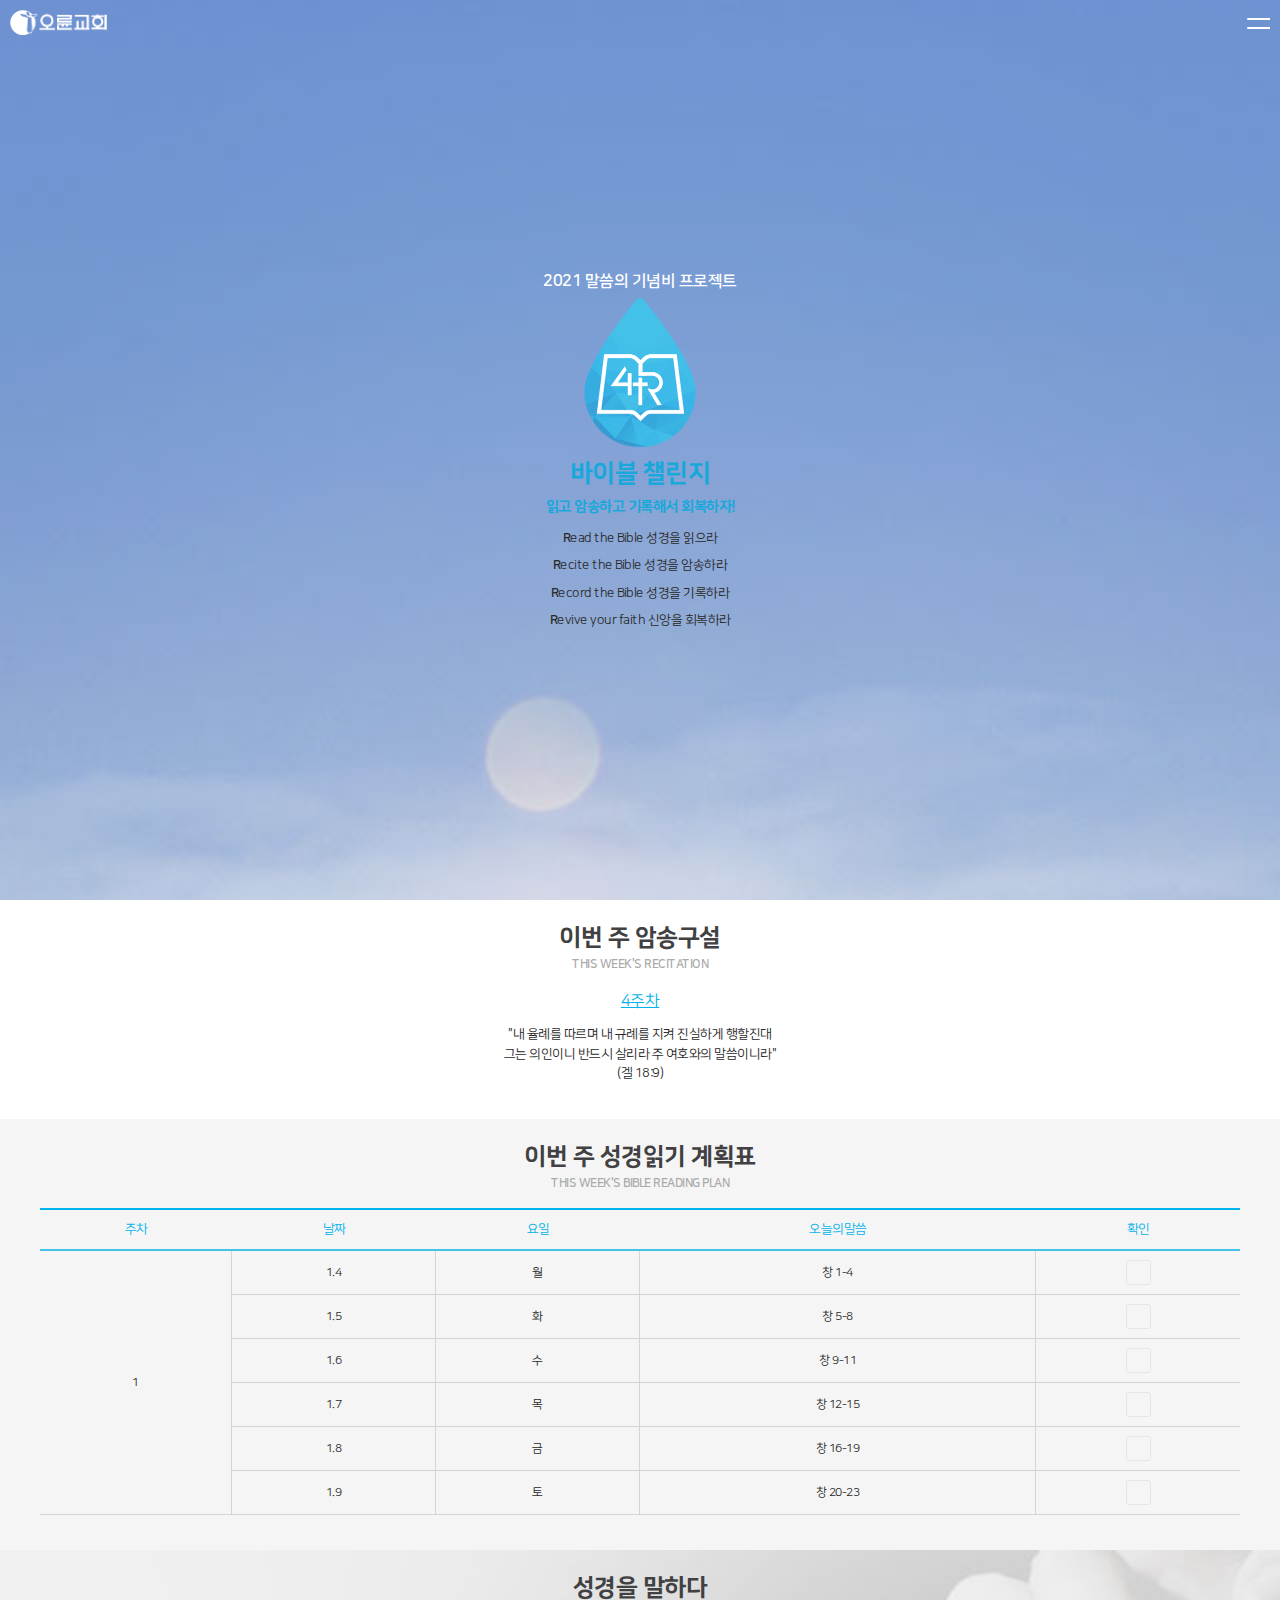
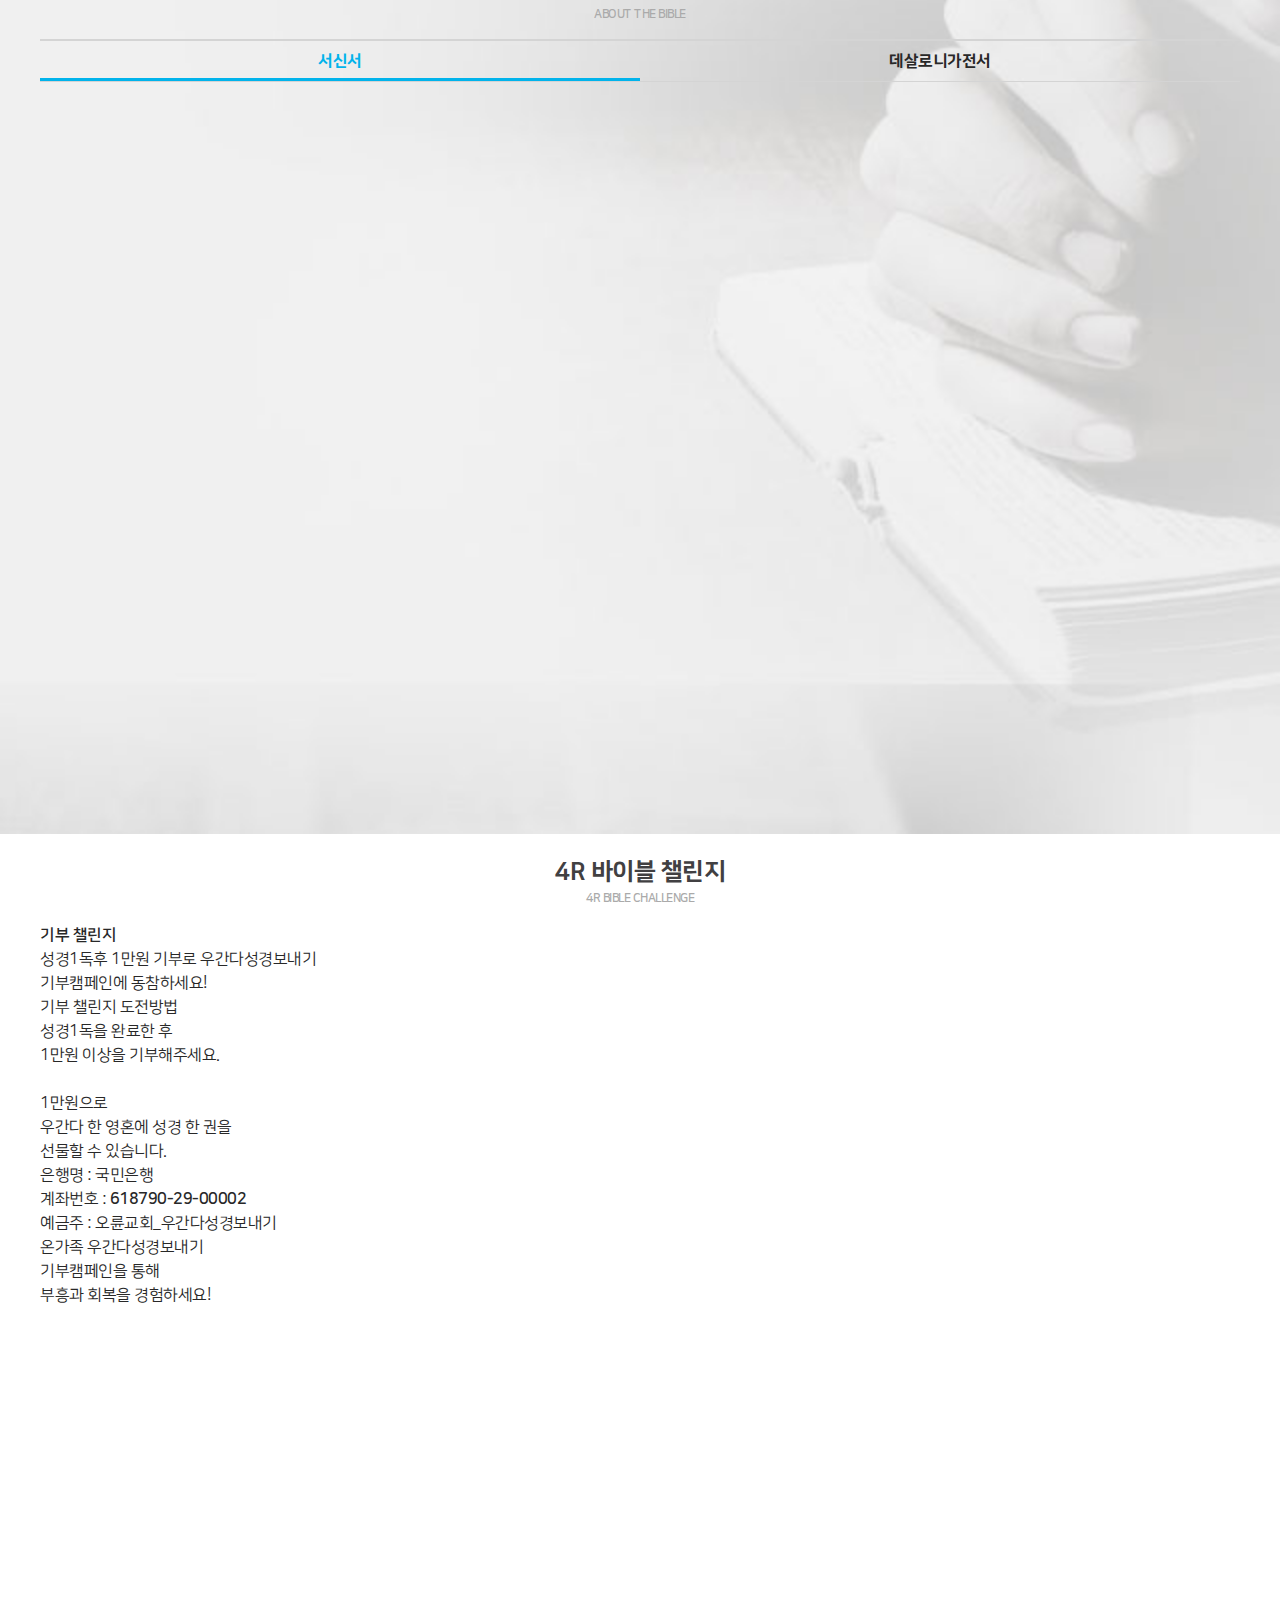
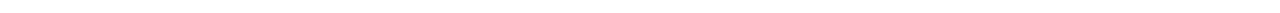
==== views/main/main.html @ 04f5d71b "수정1" ====
<!DOCTYPE html>
<html lang="ko-KR">
<head>
	<meta charset="UTF-8">
	<meta name="viewport" content="width=device-width, initial-scale=1.0, minimum-scale=1.0, maximum-scale=1.0, user-scalable=yes">
	<meta http-equiv="X-UA-Compatible" content="ie=edge">
	<title>말씀의 기념비 4R Bible Challenge</title>
	<meta name="keywords" content="오륜교회,말씀의기념비,4R,BibleChallenge,바이블챌린지">
	<meta name="description" content="오륜교회">
	<meta name="author" content="오륜교회">
	<meta property="og:type" content="website">
	<meta property="og:title" content="오륜교회">
	<meta property="og:description" content="오륜교회">
	<!-- Favicon -->
	<link href="../../resources/images/common/favicon.png" rel="SHORTCUT ICON">
	<link href="../../resources/images/common/bookmark.png" rel="apple-touch-icon"><!-- 애플 아이콘 -->
	<link href="../../resources/images/common/bookmark.png" rel="apple-touch-icon-precomposed"><!-- 안드로이드,아이폰 바탕화면 아이콘 -->
	<link type="text/css" href="../../resources/css/styles.min.css" rel="stylesheet">
	<script src="../../resources/js/lib/jquery-3.5.1.min.js" type="text/javascript"></script>
	<script src="../../resources/js/lib/waypoints.min.js" type="text/javascript"></script>
	<script src="../../resources/js/lib/popupoverlay.js" type="text/javascript"></script>
	<script src="../../resources/js/common.js" type="text/javascript" defer></script>
</head>
<body>
	<!-- 스킵 네비게이션(s) -->
	<div id="skipNavigation">
		<ul>
			<li>
				<a href="#contents">본문 바로가기</a>
				<a href="#footer">하단 바로가기</a>
			</li>
		</ul>
	</div>
	<!--// 스킵 네비게이션(e) -->
	<div class="main" id="wrapper">
		<!-- header Area(s) -->
		<header class="header">
			<div id="header">
				<h1><a href="/"><span>오륜교회</span></a></h1>
				<button class="btngnb" id="btGnb" type="button"><span>전체메뉴</span></button>
			</div>
		</header>
		<!--// header Area(e) -->
		<!-- allMenu(s) -->
		<nav class="allmenu" id="allMenu">
			<h2 class="blind">전체메뉴</h2>
			<!-- (개발요소) 현재 페이지 표시 li class="current" 추가 -->
			<ul class="allgnb">
				<li class="current"><strong><a href="../sub/reading.html">나의 통독표</a></strong></li>
				<li><strong><a href="../sub/speak.html">성경을 말하다</a></strong></li>
				<li><strong><a href="#">우간다 성경보내기</a></strong></li>
				<li><strong><a href="#">서약서 제출하기</a></strong></li>
			</ul>
			<button class="btngnb_close" id="btGnbClose" type="button">전체메뉴 닫기</button>
		</nav>
		<!--// allMenu(e) -->
		<div class="fixmasking"></div>
		<!-- contents Area(s) -->
		<main class="container">
			<div id="contents">
				<section class="mainvisual">
					<h3>
						<p>2021 말씀의 기념비 프로젝트</p>
						<div class="copy"><img src="../../resources/images/main/4r.png" alt="4R"></div>
						<dl>
							<dt>
								바이블 챌린지
								<p>읽고 암송하고 기록해서 회복하자!</p>
							</dt>
							<dd><strong>R</strong>ead the Bible 성경을 읽으라</dd>
							<dd><strong>R</strong>ecite the Bible 성경을 암송하라</dd>
							<dd><strong>R</strong>ecord the Bible 성경을 기록하라</dd>
							<dd><strong>R</strong>evive your faith 신앙을 회복하라</dd>
						</dl>
					</h3>
				</section>
				<section class="mainsector">
					<div class="inner">
						<h4 class="maintit">
							이번 주 암송구설
							<p>This week's Recitation</p>
						</h4>
						<div class="bibleweek">4주차</div>
						<div class="weekword">
							"내 율례를 따르며 내 규례를 지켜 진실하게 행할진대<br>
							그는 의인이니 반드시 살리라 주 여호와의 말씀이니라"
							<p>(겔 18:9)</p>
						</div>
					</div>
				</section>
				<section class="mainsector bggray">
					<div class="inner">
						<h4 class="maintit">
							이번 주 성경읽기 계획표
							<p>This week's Bible Reading Plan</p>
						</h4>
						<div class="tblwrap">
                            <table class="tbl1">
                                <caption>이번 주 성경읽기 계획표 목록(주차, 날짜, 요일, 오늘의말씀, 확인으로 구성)</caption>
                                <colgroup>
                                    <col style="width: 16%;">
                                    <col style="width: 17%;">
                                    <col style="width: 17%;">
                                    <col style="width: 33%;">
                                    <col style="width: 17%;">
                                </colgroup>
                                <thead>
                                    <tr>
                                        <th scope="col">주차</th>
                                        <th scope="col">날짜</th>
                                        <th scope="col">요일</th>
                                        <th scope="col">오늘의말씀</th>
                                        <th scope="col">확인</th>
                                    </tr>
                                </thead>
                                <tbody>
                                    <tr>
                                        <td scope="row" rowspan="6">1</td>
                                        <td scope="row">1.4</td>
                                        <td>월</td>
                                        <td>창 1-4</td>
                                        <td><div class="checkbox"><input class="chkmode1" id="w1-1" type="checkbox"><label for="w1-1">1주차 1.4(월)</label></div></td>
                                    </tr>
                                    <tr>
                                        <td scope="row">1.5</td>
                                        <td>화</td>
                                        <td>창 5-8</td>
                                        <td><div class="checkbox"><input class="chkmode1" id="w1-2" type="checkbox"><label for="w1-2">1주차 1.5(화)</label></div></td>
                                    </tr>
                                    <tr>
                                        <td scope="row">1.6</td>
                                        <td>수</td>
                                        <td>창 9-11</td>
                                        <td><div class="checkbox"><input class="chkmode1" id="w1-3" type="checkbox"><label for="w1-3">1주차 1.6(수)</label></div></td>
                                    </tr>
                                    <tr>
                                        <td scope="row">1.7</td>
                                        <td>목</td>
                                        <td>창 12-15</td>
                                        <td><div class="checkbox"><input class="chkmode1" id="w1-4" type="checkbox"><label for="w1-4">1주차 1.7(목)</label></div></td>
                                    </tr>
                                    <tr>
                                        <td scope="row">1.8</td>
                                        <td>금</td>
                                        <td>창 16-19</td>
                                        <td><div class="checkbox"><input class="chkmode1" id="w1-5" type="checkbox"><label for="w1-5">1주차 1.8(금)</label></div></td>
                                    </tr>
                                    <tr>
                                        <td scope="row">1.9</td>
                                        <td>토</td>
                                        <td>창 20-23</td>
                                        <td><div class="checkbox"><input class="chkmode1" id="w1-6" type="checkbox"><label for="w1-6">1주차 1.9(토)</label></div></td>
									</tr>
								</tbody>
							</table>
						</div>
					</div>
				</section>
				<section class="mainsector mainbg1">
					<div class="inner">
						<h4 class="maintit">
							성경을 말하다
							<p>About the Bible</p>
						</h4>
						<ul class="tablist tabtype2" role="tablist">
                            <li class="tab current" id="tab1" role="tab" aria-controls="tab-panel1" aria-selected="true">
                                <a href="javascript:void();"><span>서신서</span></a>
                            </li>
                            <li class="tab" id="tab2" role="tab" aria-controls="tab-panel2" aria-selected="false">
                                <a href="javascript:void();"><span>데살로니가전서</span></a>
                            </li>
						</ul>
						<div class="tab_content mainvideo">
                            <section class="tabpanel" id="tab-panel1" role="tabpanel" aria-labelledby="tab1">
								<div class="embed_container">
									<iframe src="https://player.vimeo.com/video/259411563?title=0&byline=0&portrait=0" frameborder="0" allow="autoplay; fullscreen" allowfullscreen></iframe>
								</div>
                            </section>
                            <section class="tabpanel noshow" id="tab-panel2" role="tabpanel" aria-labelledby="tab2">
								<div class="embed_container">
									<iframe src="https://player.vimeo.com/video/259411563?title=0&byline=0&portrait=0" frameborder="0" allow="autoplay; fullscreen" allowfullscreen></iframe>
								</div>
							</section>
						</div>
					</div>
				</section>
				<section class="mainsector">
					<div class="inner">
						<h4 class="maintit">
							4R 바이블 챌린지
							<p>4R Bible challenge</p>
						</h4>
						<div>
							<div class="item">
								<h5>기부 챌린지</h5>
								<div>성경1독후 1만원 기부로 우간다성경보내기<br>
									기부캠페인에 동참하세요!
								</div>
								<div>기부 챌린지 도전방법</div>
								<p>
									성경1독을 완료한 후<br>
									1만원 이상을 기부해주세요.<br>
									<br>
									1만원으로<br>
									우간다 한 영혼에 성경 한 권을<br>
									선물할 수 있습니다.
								</p>
								<div>
									<div></div>
									<div>
										은행명 : 국민은행<br>
										계좌번호 : <strong>618790-29-00002</strong><br>
										예금주 : 오륜교회_우간다성경보내기
									</div>
									<div>
										<div></div>
										온가족 우간다성경보내기<br>
										기부캠페인을 통해<br>
										부흥과 회복을 경험하세요! 
									</div>
								</div>
							</div>
						</div>
					</div>
				</section>


			</div>
		</main>
		<!--// contents Area(e) -->
		<!-- footer Area(s) -->
		<footer class="footer" id="aniFooter">
			<div id="footer">
				<h5 class="footlogo"><a href="/">다니엘기도회</a></h5>
				<div class="addr">
					<p>서울시 강동구 강동대로 235 (성내동 449-7) 오륜교회 (우)05408</p>
					<p>TEL 02-485-4004 / FAX 02-485-3585 /</p>
					<p>Email. webmaster@oryun.org</p>
				</div>
				<div class="copyright">Copyright © Oryun Community Church, All rights reserved.</div>
				<ul class="fsns">
					<li><a href="#">공식 인스타그램</a></li>
					<li><a href="#">공식 페이스북</a></li>
					<li><a href="#">공식 트위터</a></li>
					<li><a href="#">공식 유튜브</a></li>
					<li><a href="#">공식 카카오채널</a></li>
				</ul>
			</div>
		</footer>
		<!--// footer Area(e) -->
		<div class="pagecontrols" id="topPage">
			<a class="btn_top" id="btnTop" href="javascript:void(0);"><span class="isico isi_top">위로</span></a>
		</div>
    </div>
    
    <!-- 팝업(s) -->
    <section class="popupwrap poptype1" id="popRead1">
        <div class="popcontent">
            <h3 class="poptit1">통독표 제출하기</h3>
            <p class="poptxt1">
                통독 챌린지 성공을 축하드립니다!!<br>
                아래 내용을 꼭 작성하시고 '제출'버튼을 눌러 주셔서 통독 챌린지를 완성해 주세요.
            </p>
            <form>
                <fieldset>
                    <legend>통독표 정보입력 폼</legend>
                    <div class="memsection">
                        <dl class="memfrm">
                            <dt><label for="userName">이름</label></dt>
                            <dd>
                                <div class="inputbox"><input id="userName" type="text"></div>
                            </dd>
                        </dl>
                        <dl class="memfrm">
                            <dt><label for="userPhone">연락처</label></dt>
                            <dd>
                                <div class="inputbox"><input id="userPhone" type="tel"></div>
                            </dd>
                        </dl>
                        <dl class="memfrm">
                            <dt><label for="userDiocese">교구/부서</label></dt>
                            <dd>
                                <div class="selectbox">
                                    <select id="userDiocese">
                                        <option value="">선택해주세요.</option>
                                        <option value="">가락</option>
                                        <option value="">강동</option>
                                        <option value="">둔촌</option>
                                    </select>
                                </div>
                            </dd>
                        </dl>
                    </div>
                    <div class="btnwrap twice mgt30">
                        <button class="btn1 btn_navy popRead1_close popRead2_open" type="submit"><span>제출</span></button>
                        <button class="btn1 btn_gray popRead1_close" type="button"><span>취소</span></button>
                    </div>
                </fieldset>
            </form>
        </div>
    </section>
    <!--// 팝업(e) -->

    <!-- 팝업(s) -->
    <section class="popupwrap poptype1" id="popRead2">
        <div class="popcontent">
            <h3 class="poptit1">통독표 제출하기</h3>
            <p class="poptxt1">
                통독 챌린지 성공을 축하드립니다!!<br>
                성경 통독과 우간다 성경보내기는 하나님과 사랑과 이웃 사랑의 실천입니다!
            </p>
            <div class="mgb15 tacenter"><img src="../../resources/images/sub/confimg.png" alt></div>
            <div class="mgb30">
                <div class="checkbox">
                    <input id="bibleCheck" type="checkbox">
                    <label for="bibleCheck">우간다 성경 보내기 참여</label>
                </div>
            </div>
            <div class="btnwrap twice">
                <a class="btn1 btn_navy" href="../sub/uganda.html"><span>제출</span></a>
                <button class="btn1 btn_gray popRead2_close" type="button"><span>취소</span></button>
            </div>
        </div>
    </section>
    <!--// 팝업(e) -->

	<script>
		$(document).ready(function(){
			$('#aniPoint1').waypoint(function() {
				$('#aniPoint1').addClass('anistart');
			}, { offset: '60%' });
			$('#aniFooter').waypoint(function() {
				$('#aniFooter').addClass('anistart');
			}, { offset: '80%' });
		});
	</script>
</body>
</html>
---- resources/css/styles.min.css ----
@-webkit-keyframes scalein{0%{opacity:0.5;-webkit-transform:scale(1.5);transform:scale(1.5)}100%{opacity:1;-webkit-transform:scale(1);transform:scale(1)}}@keyframes scalein{0%{opacity:0.5;-webkit-transform:scale(1.5);transform:scale(1.5)}100%{opacity:1;-webkit-transform:scale(1);transform:scale(1)}}@font-face{font-family:"Nanum Square";src:url("../fonts/NanumSquareL.eot");src:url("../fonts/NanumSquareL.eot?#iefix") format("embedded-opentype"),url("../fonts/NanumSquareL.woff") format("woff"),url("../fonts/NanumSquareL.ttf") format("truetype");font-weight:300;font-style:normal}@font-face{font-family:"Nanum Square";src:url("../fonts/NanumSquareR.eot");src:url("../fonts/NanumSquareR.eot?#iefix") format("embedded-opentype"),url("../fonts/NanumSquareR.woff") format("woff"),url("../fonts/NanumSquareR.ttf") format("truetype");font-weight:400;font-style:normal}@font-face{font-family:"Nanum Square";src:url("../fonts/NanumSquareB.eot");src:url("../fonts/NanumSquareB.eot?#iefix") format("embedded-opentype"),url("../fonts/NanumSquareB.woff") format("woff"),url("../fonts/NanumSquareB.ttf") format("truetype");font-weight:700;font-style:normal}@font-face{font-family:"Nanum Square";src:url("../fonts/NanumSquareEB.eot");src:url("../fonts/NanumSquareEB.eot?#iefix") format("embedded-opentype"),url("../fonts/NanumSquareEB.woff") format("woff"),url("../fonts/NanumSquareEB.ttf") format("truetype");font-weight:900;font-style:normal}.tacenter{text-align:center}html,body,div,span,applet,object,iframe,h1,h2,h3,h4,h5,h6,p,blockquote,pre,a,abbr,acronym,address,big,cite,code,del,dfn,em,img,ins,kbd,q,s,samp,small,strike,strong,sub,sup,tt,var,b,u,i,center,dl,dt,dd,ol,ul,li,fieldset,form,label,legend,table,caption,tbody,tfoot,thead,tr,th,td,article,aside,canvas,details,embed,figure,figcaption,footer,header,hgroup,menu,nav,output,ruby,section,summary,time,mark,audio,video{margin:0;padding:0;-webkit-box-sizing:border-box;box-sizing:border-box;word-break:keep-all}body,th,td,input,select,textarea,button{font-size:100%;font-family:"Nanum Square",sans-serif;color:#282828;line-height:1.5;font-weight:400;letter-spacing:-0.5px}article,aside,details,figcaption,figure,footer,header,hgroup,menu,nav,section,main{display:block}body{-webkit-text-size-adjust:none}h1,h2,h3,h4,h5,h6{font-size:1rem;font-weight:700}ol,ul,li,dl,dt,dd{list-style:none outside none;padding:0;margin:0}hr{display:none}span{margin:0;padding:0;outline:0}fieldset,img,table,caption,tbody,tfoot,thead,tr,th,td,button,hr{border:0}address,caption,cite,code,dfn,em,strong,th,var{font-style:normal}blockquote,q{quotes:none}blockquote:before,blockquote:after,q:before,q:after{content:"";content:none}table{width:100%;border-collapse:separate;border-spacing:0}img{vertical-align:middle}a{color:#282828;text-decoration:none;cursor:pointer}a:active,a:hover{text-decoration:none}input,select,label{vertical-align:middle}input,select,textarea,button{font-size:1rem;vertical-align:middle;padding:0;margin:0}input,textarea{font-family:"Nanum Square",sans-serif}button,input[type="text"],input[type="password"],input[type="tel"],input[type="num"],input[type="button"],input[type="submit"],input[type="reset"],input[type="file"]{-webkit-appearance:button;border-radius:0}input[type="search"]::-webkit-search-cancel-button{-webkit-appearance:none}textarea{resize:none;-webkit-box-sizing:border-box;box-sizing:border-box}button{border:0 none;background-color:transparent;cursor:pointer;vertical-align:middle}b,strong{font-weight:700}input[type="text"],input[type="password"],input[type="number"],input[type="tel"],input[type="email"],input[type="search"]{-webkit-box-sizing:border-box;box-sizing:border-box}select{position:relative;display:block;border:0 none;-webkit-appearance:none;-moz-appearance:none;-o-appearance:none;appearance:none;-webkit-box-sizing:border-box;box-sizing:border-box;padding-left:3px;background-color:transparent}select::-ms-expand{display:none}select option{border:0 none}sub{vertical-align:baseline;font-size:0.875rem}strong sub{font-weight:700}input::-ms-clear{display:none}::-webkit-input-placeholder{color:#aaa}:-ms-input-placeholder{color:#aaa}::-ms-input-placeholder{color:#aaa}::placeholder{color:#aaa}#skipNavigation{width:100%;position:absolute;top:-200px;left:0;margin:0 auto;z-index:9999}#skipNavigation a{color:#fff;display:block;height:35px;background-color:#01b3eb;text-align:center}#skipNavigation a:active,#skipNavigation a:focus{width:100%;color:#fff;position:absolute;left:0;top:200px;background:#01b3eb;line-height:35px;text-align:center;border-bottom:1px solid #dbdbdb}caption{visibility:hidden;overflow:hidden;width:0;height:0;padding:0;margin:0}legend,.blind{position:absolute;left:-9999px;top:0;height:0;color:transparent;font-size:1px;line-height:0;overflow:hidden}.clearfix::after{content:"";display:block;float:none;clear:both;height:0;font-size:0;line-height:0;visibility:hidden}.noshow{display:none}.posrel{position:relative}.wid100{width:100%}img.maxw100{max-width:100%}.mgt30{margin-top:30px}.mgb10{margin-bottom:10px}.mgb15{margin-bottom:15px}.mgb30{margin-bottom:30px}.bggray{background-color:#f5f5f5}.inputbox input{color:#282828;background-color:#fff;border:1px solid #e5e5e7;width:100%;padding:0 10px;height:38px;font-size:0.875rem;line-height:36px;border-radius:3px}.inputbox input[type="password"]{font-family:sans-serif}.selectbox{position:relative}.selectbox select{color:#282828;background-color:#fff;border:1px solid #e5e5e7;width:100%;padding:0 32px 0 10px;height:38px;font-size:0.875rem;line-height:36px;border-radius:3px}.selectbox::after{position:absolute;top:50%;-webkit-transform:translateY(-50%);transform:translateY(-50%);content:"";display:block;right:13px;width:13px;height:8px;background:url("../images/icon/select_arr.png") no-repeat;background-size:contain}.checkbox{position:relative}.checkbox input[type="radio"],.checkbox input[type="checkbox"]{position:absolute;width:1px;height:1px;padding:0;margin:-1px;overflow:hidden;clip:rect(0, 0, 0, 0);border:0}.checkbox input[type="radio"]+label,.checkbox input[type="checkbox"]+label{display:inline-block;vertical-align:middle;color:#000;position:relative;min-height:22px;line-height:1;cursor:pointer}.checkbox input[type="radio"]+label:before,.checkbox input[type="checkbox"]+label:before{display:inline-block;vertical-align:middle;-webkit-transition:all .3s ease-in-out;transition:all .3s ease-in-out;background-color:#fff;border:1px solid #e5e5e7;content:"";width:20px;height:20px;line-height:20px;margin:-1px 9px 0 0;text-align:center;border-radius:50%;-webkit-box-sizing:border-box;box-sizing:border-box;z-index:2}.checkbox input[type="radio"]:checked+label:before,.checkbox input[type="checkbox"]:checked+label:before{border-color:#01b3eb}.checkbox input[type="radio"]:checked+label:after,.checkbox input[type="checkbox"]:checked+label:after{display:inline-block;vertical-align:middle;background-color:#01b3eb;content:"";position:absolute;width:10px;height:10px;left:0;top:50%;margin:-7px 0 0 5px;border-radius:50%;-webkit-animation-name:scalein;animation-name:scalein;-webkit-animation-duration:0.3s;animation-duration:0.3s;-webkit-animation-iteration-count:1;animation-iteration-count:1;-webkit-animation-fill-mode:forwards;animation-fill-mode:forwards;z-index:1}.checkbox input[type="radio"].chkmode1+label,.checkbox input[type="checkbox"].chkmode1+label{display:inline-block;vertical-align:middle;color:transparent;font-size:1px;line-height:0;overflow:hidden;border:1px solid #e5e5e7;position:relative;width:25px;height:25px;border-radius:3px}.checkbox input[type="radio"].chkmode1+label:before,.checkbox input[type="checkbox"].chkmode1+label:before{display:inline-block;vertical-align:middle;-webkit-transition:all .3s ease-in-out;transition:all .3s ease-in-out;background-color:transparent;border:1px solid transparent;content:"";position:absolute;width:12px;height:12px;line-height:12px;left:0;top:50%;margin:-7px 0 0 5px;text-align:center;border-radius:50%;-webkit-box-sizing:border-box;box-sizing:border-box;z-index:1}.checkbox input[type="radio"].chkmode1:checked+label:before,.checkbox input[type="checkbox"].chkmode1:checked+label:before{border-color:#f15b67}.checkbox input[type="radio"].chkmode1:checked+label:after,.checkbox input[type="checkbox"].chkmode1:checked+label:after{display:inline-block;vertical-align:middle;background-color:#f15b67;content:"";position:absolute;width:12px;height:12px;left:0;top:50%;margin:-7px 0 0 5px;border-radius:50%;-webkit-animation-name:scalein;animation-name:scalein;-webkit-animation-duration:0.3s;animation-duration:0.3s;-webkit-animation-iteration-count:1;animation-iteration-count:1;-webkit-animation-fill-mode:forwards;animation-fill-mode:forwards;z-index:2}.btnwrap{position:relative}.btnwrap.twice{display:-webkit-box;display:-ms-flexbox;display:flex;-webkit-box-pack:justify;-ms-flex-pack:justify;justify-content:space-between}.btnwrap.twice button,.btnwrap.twice a{width:48.16667%}.btn1{display:block;width:100%;padding:8px 0;font-size:0.875rem;font-weight:700;text-align:center;border-radius:4px;-webkit-box-shadow:rgba(0,0,0,0.3) 0 0 4px;box-shadow:rgba(0,0,0,0.3) 0 0 4px}.btn1.titlein{position:absolute;width:auto;min-width:135px;padding-left:10px;padding-right:10px;top:0;right:0}.btn_primary{background-color:#01b3eb;color:#fff}.btn_gray{background-color:#c0c4cf;color:#fff}.btn_navy{background-color:#2b3648;color:#fff}.header{width:100%;position:fixed;height:43px;z-index:8}#header{width:100%;background-color:#44c1e9;position:relative;height:43px}.fx .header #header{background-color:#44c1e9}#header h1{width:108px;height:100%}#header h1 a{display:block;height:100%;padding:10px 0 8px 10px}#header h1 a span{color:transparent;font-size:1px;line-height:0;overflow:hidden;display:block;height:100%;background-image:url("../images/common/logo.png");background-repeat:no-repeat;background-size:contain}#header .btngnb{position:absolute;display:block;width:43px;height:43px;top:0;right:0;padding:18px 10px 14px}#header .btngnb span{color:transparent;font-size:1px;line-height:0;overflow:hidden;display:block;position:relative;height:100%}#header .btngnb span::before,#header .btngnb span::after{background-color:#fff;content:"";display:block;position:absolute;width:24px;height:2px;left:0;border-radius:2px}#header .btngnb span::before{top:0}#header .btngnb span::after{bottom:0}.allmenu{-webkit-transition:all .3s ease-in-out;transition:all .3s ease-in-out;background-color:#fff;position:fixed;width:80.3125%;height:100vh;top:0;bottom:0;right:0;z-index:10;-webkit-transform:translateX(100%);transform:translateX(100%);opacity:0;visibility:hidden}.gnbopen .allmenu{-webkit-transform:translateX(0);transform:translateX(0);opacity:1;visibility:visible}.allmenu .allgnb{padding-top:50px}.allmenu .allgnb>li>strong a{color:#000;display:block;position:relative;padding:6px 20px 6px 10px;font-weight:700}.allmenu .allgnb>li>strong a::after{position:absolute;top:50%;-webkit-transform:translateY(-50%);transform:translateY(-50%);content:"";display:block;width:6px;height:10px;right:16px;background-image:url("../images/common/arrow.png");background-size:contain}.allmenu .allgnb>li.current>strong a{background-color:#f5f5f5}.allmenu .btngnb_close{color:transparent;font-size:1px;line-height:0;overflow:hidden;display:block;position:absolute;width:40px;height:40px;top:0;right:0;background:url("../images/common/close.png") no-repeat center;background-size:18px auto}.fixmasking{-webkit-transition:all .3s ease-in-out;transition:all .3s ease-in-out;background-color:rgba(0,0,0,0.5);position:fixed;width:100%;height:100vh;top:0;left:0;right:0;bottom:0;z-index:9;opacity:0;visibility:hidden}.gnbopen .fixmasking{opacity:1;visibility:visible}.footer{background-color:#282828;padding:20px 0 40px}#footer{color:#fff}#footer h5 a{margin-left:auto;margin-right:auto;color:transparent;font-size:1px;line-height:0;overflow:hidden;display:block;width:117px;height:26.5px;margin-bottom:14px;background:url("../images/common/flogo.png") no-repeat;background-size:contain}#footer .addr,#footer .copyright{font-size:0.75rem;text-align:center;line-height:1.7}#footer .fsns{margin-left:auto;margin-right:auto;display:-webkit-box;display:-ms-flexbox;display:flex;-webkit-box-pack:justify;-ms-flex-pack:justify;justify-content:space-between;width:190px;margin-top:16px}#footer .fsns>li>a{color:transparent;font-size:1px;line-height:0;overflow:hidden;display:block;width:28px;height:28px;background-size:contain}#footer .fsns>li:nth-of-type(1)>a{background-image:url("../images/icon/fsns_1.png")}#footer .fsns>li:nth-of-type(2)>a{background-image:url("../images/icon/fsns_2.png")}#footer .fsns>li:nth-of-type(3)>a{background-image:url("../images/icon/fsns_3.png")}#footer .fsns>li:nth-of-type(4)>a{background-image:url("../images/icon/fsns_4.png")}#footer .fsns>li:nth-of-type(5)>a{background-image:url("../images/icon/fsns_5.png")}.pagecontrols{display:none;position:fixed;width:57px;height:57px;bottom:175px;right:5px;z-index:6}.pagecontrols .btn_top{border:1px solid #d4d4d4;background-color:rgba(229,229,231,0.4);-webkit-box-shadow:rgba(0,0,0,0.1) 3px 0 4px;box-shadow:rgba(0,0,0,0.1) 3px 0 4px;position:relative;display:block;height:100%;border-radius:50%;overflow:hidden}.pagecontrols .btn_top span{color:transparent;font-size:1px;line-height:0;overflow:hidden;position:absolute;top:50%;left:50%;-webkit-transform:translate(-50%, -50%);transform:translate(-50%, -50%);display:block;width:29px;height:17px;background:url("../images/common/top_arr.png") no-repeat;background-size:contain}#aniFooter{-webkit-transition:all .4s ease-in-out;transition:all .4s ease-in-out;opacity:0}#aniFooter.anistart{opacity:1}#aniFooter.anistart #footer{opacity:1}.container{margin-bottom:45px}#contents{position:relative;padding-top:43px}.inner{margin-left:auto;margin-right:auto;width:93.75%}.noscroll{overflow:hidden}.sectit1{color:#01b3eb;font-size:1.25rem;font-weight:900;text-align:center}.sectit2{padding-bottom:14px;font-size:1.25rem;font-weight:900}.sector1{position:relative}.bordsect{border-top:2px solid #01b3eb}.embed_container{position:relative;max-width:100%;height:0;padding-bottom:56.25%;margin-bottom:12px;overflow:hidden;z-index:1}.embed_container iframe,.embed_container object,.embed_container embed{position:absolute;width:100%;height:100%;top:0;left:0;z-index:1}.animation-waypoint{-webkit-transition:all .4s ease-in-out;transition:all .4s ease-in-out;opacity:0;-webkit-transform:translateY(50px);transform:translateY(50px)}.animation-waypoint.anistart{opacity:1;-webkit-transform:translateY(0);transform:translateY(0)}.tbl1{border-top:2px solid #01b3eb}.tbl1 thead th{color:#01b3eb;border-bottom:2px solid #44c1e9;padding:10px 5px;font-size:0.813rem;text-align:center}.tbl1 tbody td{border-bottom:1px solid #d4d4d4;border-right:1px solid #d4d4d4;padding:9px 5px;font-size:0.75rem;text-align:center}.tbl1 tbody tr td:last-of-type{border-right:none}.tbl1 tbody tr.trcolor1{background-color:#f5f5f5}.tabtype1{background-color:#f5f5f5;-webkit-box-shadow:rgba(0,0,0,0.2) inset 0 0 6px;box-shadow:rgba(0,0,0,0.2) inset 0 0 6px;display:-webkit-box;display:-ms-flexbox;display:flex;-webkit-box-pack:space-evenly;-ms-flex-pack:space-evenly;justify-content:space-evenly;border-radius:4px;overflow:hidden}.tabtype1>li{-ms-flex-preferred-size:50%;flex-basis:50%}.tabtype1>li>a{display:block;padding:5px 0;text-align:center;font-weight:700;border-radius:4px;overflow:hidden}.tabtype1>li.current>a{color:#fff;background-color:#44c1e9;-webkit-box-shadow:rgba(0,0,0,0.1) 0 0 3px;box-shadow:rgba(0,0,0,0.1) 0 0 3px}.tabtype2{border-top:2px solid #d4d4d4;border-bottom:1px solid #d4d4d4;display:-webkit-box;display:-ms-flexbox;display:flex;-webkit-box-pack:space-evenly;-ms-flex-pack:space-evenly;justify-content:space-evenly;position:relative;overflow:hidden;z-index:1}.tabtype2>li{-ms-flex-preferred-size:50%;flex-basis:50%}.tabtype2>li>a{display:block;position:relative;padding:8px 0;text-align:center;font-weight:900;z-index:2}.tabtype2>li.current>a{color:#01b3eb}.tabtype2>li.current>a::after{background-color:#01b3eb;content:"";position:absolute;width:100%;height:4px;left:0;bottom:-1px}.speakwrap{position:relative;margin-top:30px}.speakwrap .tabtype1{position:absolute;width:160px;top:0;right:0}.biblelist{display:-webkit-box;display:-ms-flexbox;display:flex;-ms-flex-wrap:wrap;flex-wrap:wrap;-webkit-box-pack:justify;-ms-flex-pack:justify;justify-content:space-between}.biblelist>li{width:72px;height:72px;margin-top:12px}.biblelist>li a{display:-webkit-box;display:-ms-flexbox;display:flex;-webkit-box-pack:stretch;-ms-flex-pack:stretch;justify-content:stretch;-ms-flex-line-pack:stretch;align-content:stretch;width:100%;height:100%;background:url("../images/icon/ico_bible.png") no-repeat;background-size:contain}.biblelist>li a span{-webkit-box-flex:1;-ms-flex:auto;flex:auto;-ms-flex-item-align:center;-ms-grid-row-align:center;align-self:center;font-size:1.375rem;font-weight:700;text-align:center}.visual_mem{position:relative;height:248px;background:url("../images/members/visual.jpg") center;background-size:cover}.visual_mem h3{position:absolute;top:50%;left:50%;-webkit-transform:translate(-50%, -60%);transform:translate(-50%, -60%);text-align:center}.visual_mem h3 p{margin-bottom:8px;font-size:0.875rem;font-weight:700}.visual_mem h3 div{margin-bottom:5px}.visual_mem h3 div img{width:101px}.visual_mem h3 strong{display:block;font-size:1.5rem;font-weight:900}.memsection{border-top:2px solid #01b3eb;border-bottom:2px solid #01b3eb;position:relative;padding:24px 0}.memsection .sectit1{position:absolute;width:100%;top:-40px}.memfrm{display:-webkit-box;display:-ms-flexbox;display:flex;-webkit-box-pack:justify;-ms-flex-pack:justify;justify-content:space-between;-ms-flex-line-pack:center;align-content:center;-ms-flex-wrap:wrap;flex-wrap:wrap;margin-bottom:8px}.memfrm>dt{color:#aaa;width:73px;font-size:0.75rem;font-weight:900}.memfrm>dt label{display:block;height:100%;padding-top:10px}.memfrm>dd{width:calc(100% - 75px)}.memfrm>dd.flex{display:-webkit-box;display:-ms-flexbox;display:flex;-webkit-box-pack:justify;-ms-flex-pack:justify;justify-content:space-between}.memfrm>dd.flex .inputbox{width:calc(100% - 94px)}.memfrm>dd.flex .inpbtn{width:88px}.findmn{display:-webkit-box;display:-ms-flexbox;display:flex;-webkit-box-pack:stretch;-ms-flex-pack:stretch;justify-content:stretch;margin-top:10px}.findmn>li{position:relative;-ms-flex-preferred-size:50%;flex-basis:50%}.findmn>li::after{position:absolute;top:50%;-webkit-transform:translateY(-50%);transform:translateY(-50%);background-color:#c0c4cf;content:"";display:block;width:1px;height:20px;right:0}.findmn>li:last-of-type::after{display:none}.findmn>li>a{color:#2b3648;display:block;text-align:center;font-weight:700}.popupwrap{display:none}.poptype1{background-color:#fff;border-radius:6px;width:84.6875%;max-width:542px}.poptype1 .popcontent{padding:20px}.poptit1{color:#01b3eb;margin-bottom:8px;font-size:1.25rem;text-align:center}.poptxt1{margin-bottom:10px;font-size:0.75rem;text-align:center}.main #header{background-color:transparent}.main #contents{padding-top:0}.main .bibleweek{margin-bottom:12px;color:#01b3eb;text-decoration:underline;text-align:center}.main .weekword{font-size:0.813rem;text-align:center}.mainvisual{position:relative;height:100vh;background:url("../images/main/visual.jpg") no-repeat;background-size:cover}.mainvisual h3{position:absolute;top:50%;left:50%;-webkit-transform:translate(-50%, -50%);transform:translate(-50%, -50%);width:90%;text-align:center}.mainvisual h3 p{color:#fff;margin-bottom:5px}.mainvisual h3 .copy{margin-bottom:8px;text-align:center}.mainvisual h3 .copy img{width:112px}.mainvisual h3 dl dt{color:#18a8da;margin-bottom:10px;font-size:1.563rem;font-weight:900}.mainvisual h3 dl dt p{color:#18a8da;margin-top:5px;font-size:0.913rem}.mainvisual h3 dl dd{position:relative;margin-top:8px;font-size:0.813rem;font-weight:400;text-align:center}.mainsector{padding:20px 0 35px}.maintit{color:#414042;margin-bottom:15px;font-size:1.5rem;font-weight:900;text-align:center}.maintit p{color:#aaa;font-size:0.75rem;font-weight:700;text-transform:uppercase}.mainbg1{background:url("../images/main/inbg1.jpg") no-repeat center top;background-size:cover}.mainvideo{margin-top:30px}.main_sldr{border-top:2px solid #01b3eb}.main_sldr .item h5{border-bottom:1px solid #c0c4cf;font-weight:900;text-align:center}.main_sldr .item .txt1{margin-bottom:15px;color:#01b3eb;font-size:0.875rem;text-align:center}
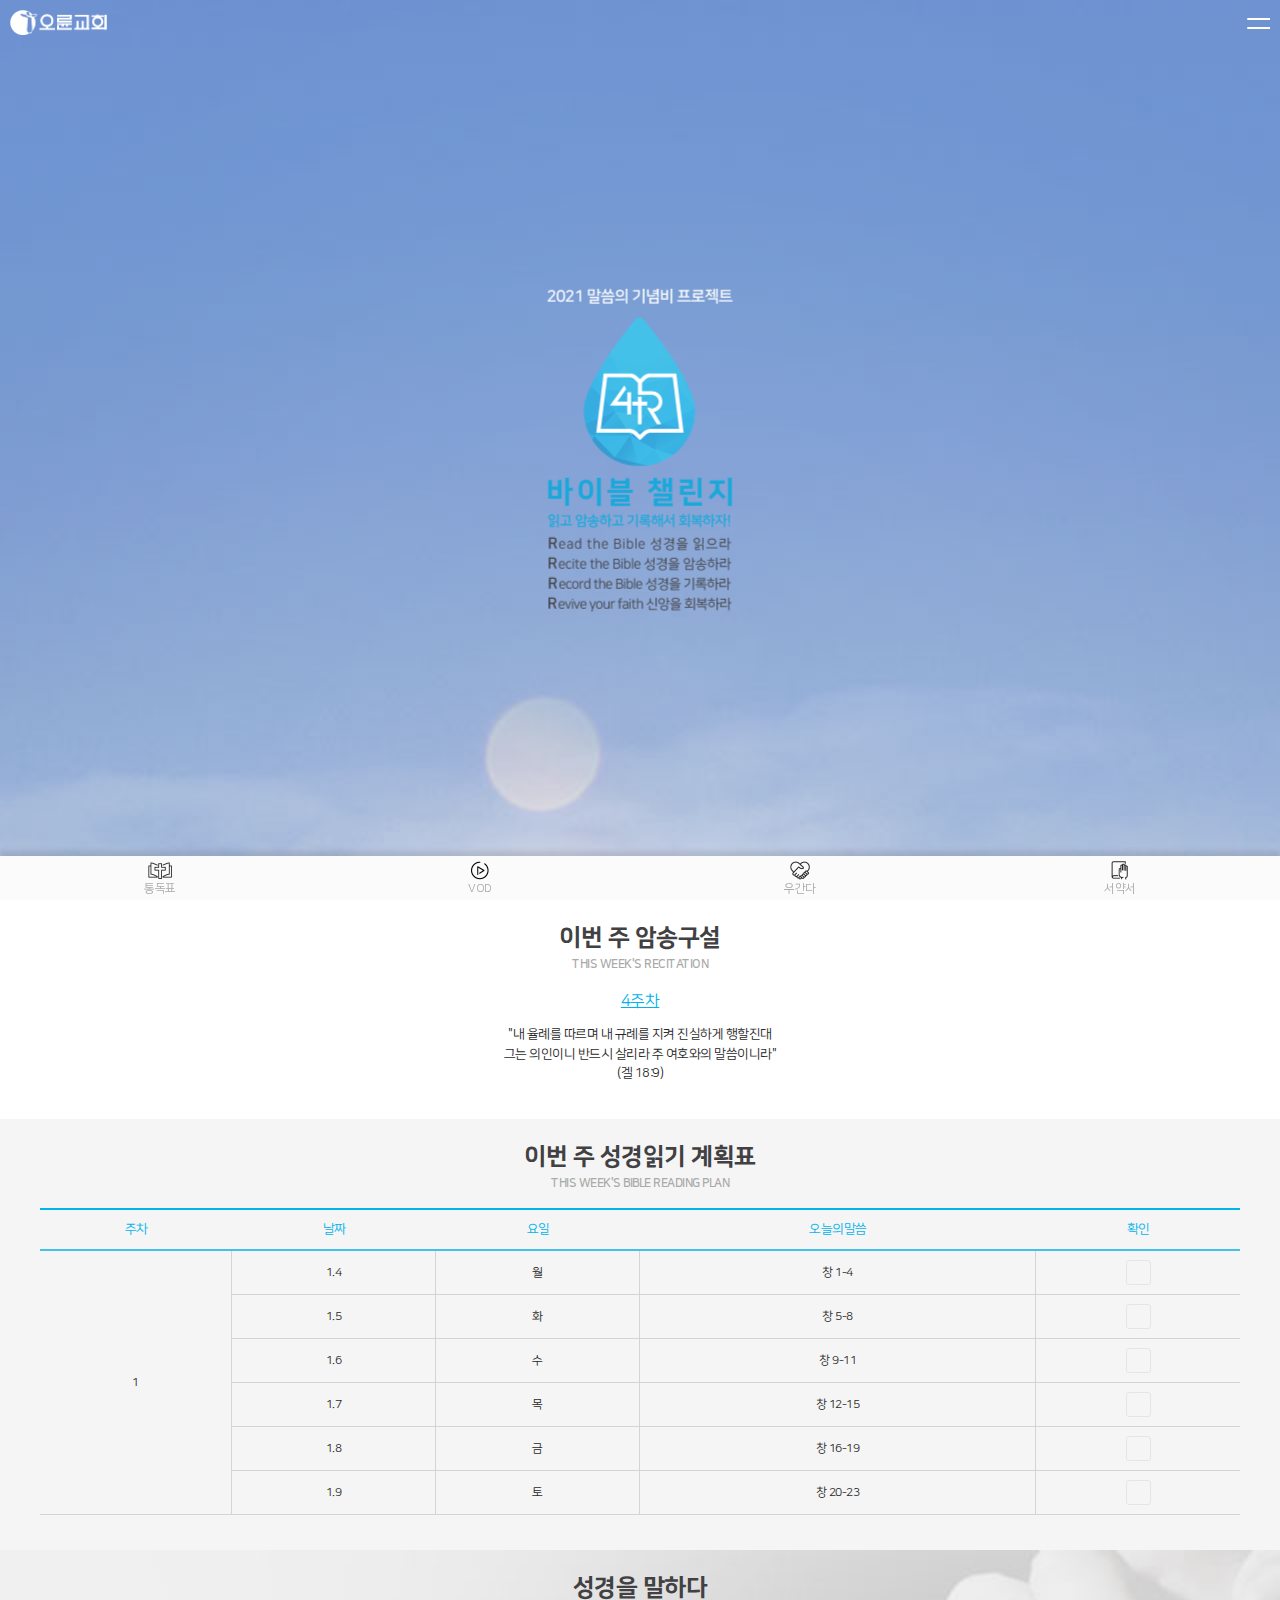
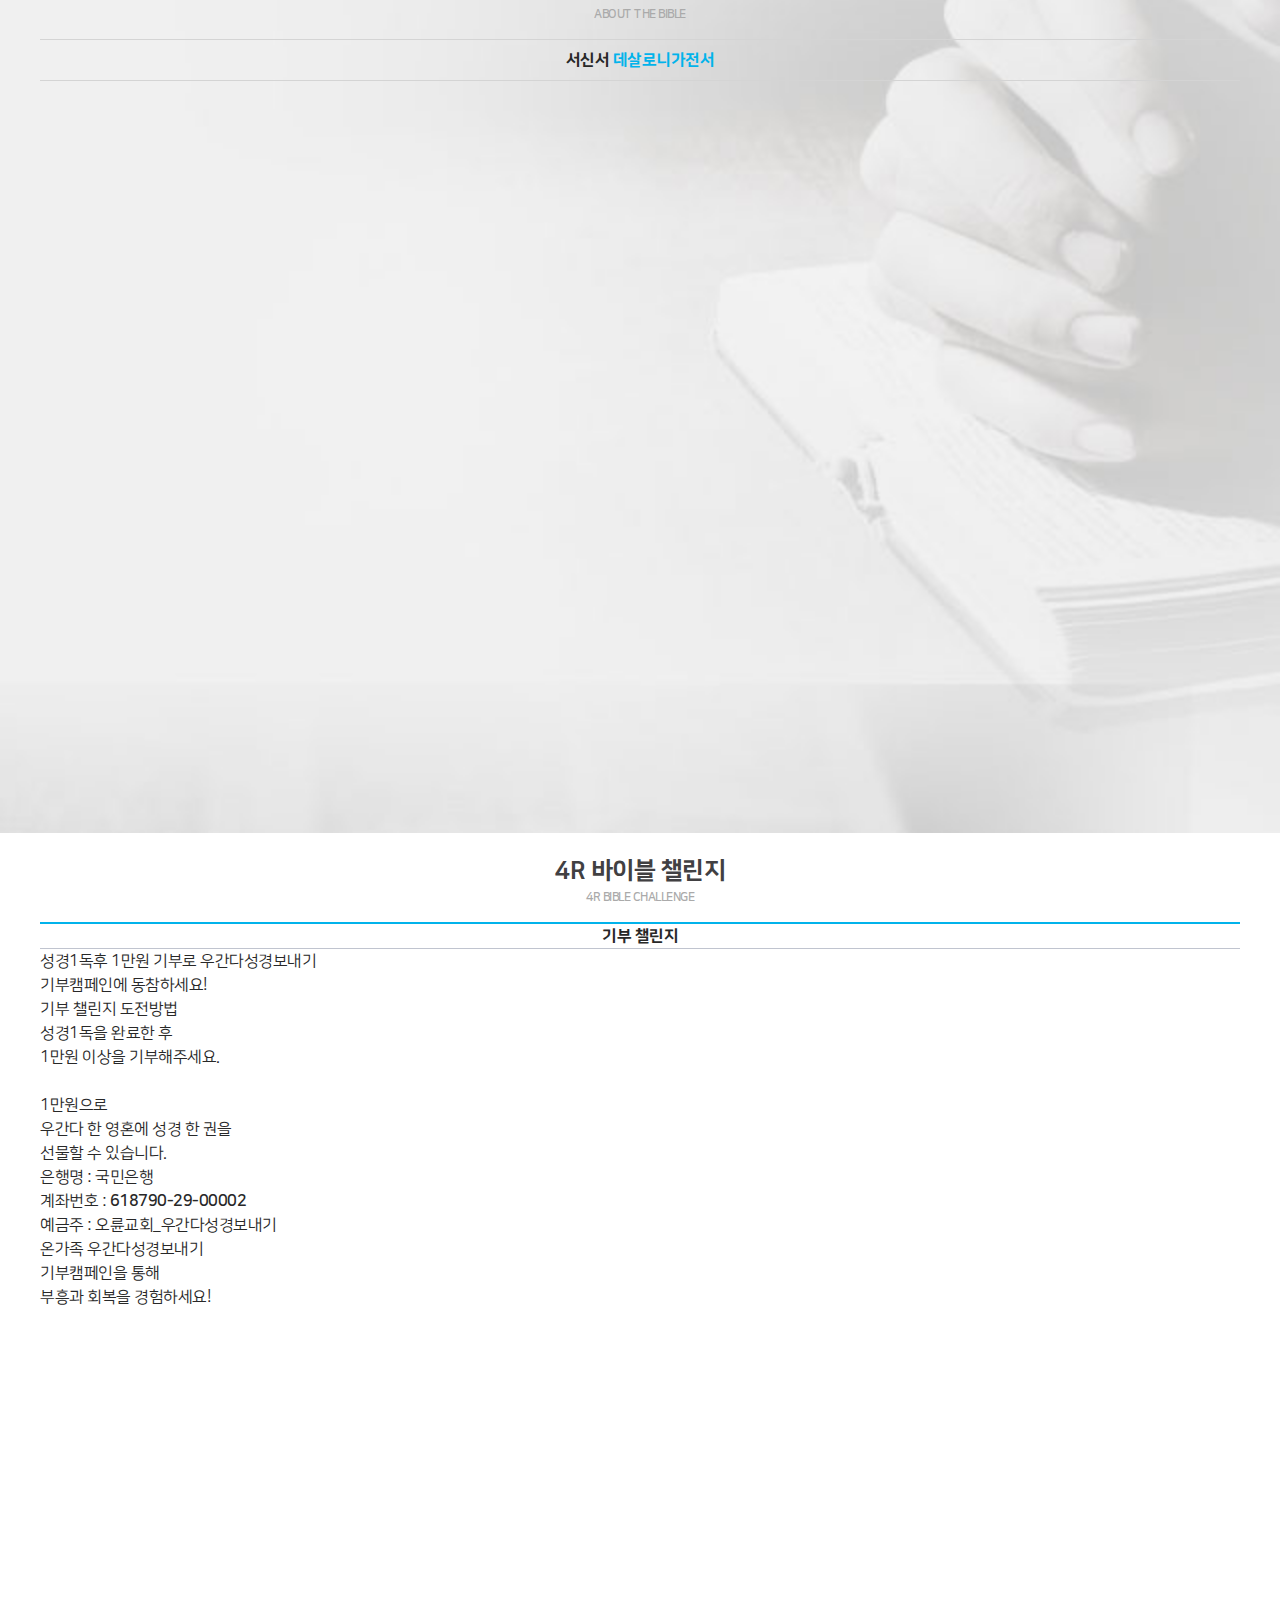
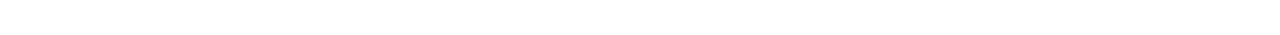
==== commit d387c199: "하단 픽스 고정메뉴 추가 및 메인페이지 약간 수정, og메타태그 일부 수정" ====
--- a/views/main/main.html
+++ b/views/main/main.html
@@ -4,13 +4,14 @@
 	<meta charset="UTF-8">
 	<meta name="viewport" content="width=device-width, initial-scale=1.0, minimum-scale=1.0, maximum-scale=1.0, user-scalable=yes">
 	<meta http-equiv="X-UA-Compatible" content="ie=edge">
+	<meta name="format-detection" content="telephone=no">
 	<title>말씀의 기념비 4R Bible Challenge</title>
-	<meta name="keywords" content="오륜교회,말씀의기념비,4R,BibleChallenge,바이블챌린지">
-	<meta name="description" content="오륜교회">
-	<meta name="author" content="오륜교회">
+	<meta name="keywords" content="오륜교회,말씀의기념비,4R,BibleChallenge,바이블챌린지,2021 말씀의 기념비를 세우라">
+	<meta name="description" content="2021 말씀의 기념비를 세우라">
+	<meta name="author" content="4R 바이블챌린지">
 	<meta property="og:type" content="website">
-	<meta property="og:title" content="오륜교회">
-	<meta property="og:description" content="오륜교회">
+	<meta property="og:title" content="4R 바이블챌린지">
+	<meta property="og:description" content="2021 말씀의 기념비를 세우라">
 	<!-- Favicon -->
 	<link href="../../resources/images/common/favicon.png" rel="SHORTCUT ICON">
 	<link href="../../resources/images/common/bookmark.png" rel="apple-touch-icon"><!-- 애플 아이콘 -->
@@ -60,18 +61,7 @@
 			<div id="contents">
 				<section class="mainvisual">
 					<h3>
-						<p>2021 말씀의 기념비 프로젝트</p>
-						<div class="copy"><img src="../../resources/images/main/4r.png" alt="4R"></div>
-						<dl>
-							<dt>
-								바이블 챌린지
-								<p>읽고 암송하고 기록해서 회복하자!</p>
-							</dt>
-							<dd><strong>R</strong>ead the Bible 성경을 읽으라</dd>
-							<dd><strong>R</strong>ecite the Bible 성경을 암송하라</dd>
-							<dd><strong>R</strong>ecord the Bible 성경을 기록하라</dd>
-							<dd><strong>R</strong>evive your faith 신앙을 회복하라</dd>
-						</dl>
+						<img src="../../resources/images/main/vis_text.png" alt="2021 말씀의 기념비 프로젝트 : 4R - 바이블 챌린지 - 읽고 암송하고 기록해서 회복하자! Read the Bible 성경을 읽으라 Recite the Bible 성경을 암송하라 Record the Bible 성경을 기록하라 Revive your faith 신앙을 회복하라">
 					</h3>
 				</section>
 				<section class="mainsector">
@@ -95,61 +85,61 @@
 							<p>This week's Bible Reading Plan</p>
 						</h4>
 						<div class="tblwrap">
-                            <table class="tbl1">
-                                <caption>이번 주 성경읽기 계획표 목록(주차, 날짜, 요일, 오늘의말씀, 확인으로 구성)</caption>
-                                <colgroup>
-                                    <col style="width: 16%;">
-                                    <col style="width: 17%;">
-                                    <col style="width: 17%;">
-                                    <col style="width: 33%;">
-                                    <col style="width: 17%;">
-                                </colgroup>
-                                <thead>
-                                    <tr>
-                                        <th scope="col">주차</th>
-                                        <th scope="col">날짜</th>
-                                        <th scope="col">요일</th>
-                                        <th scope="col">오늘의말씀</th>
-                                        <th scope="col">확인</th>
-                                    </tr>
-                                </thead>
-                                <tbody>
-                                    <tr>
-                                        <td scope="row" rowspan="6">1</td>
-                                        <td scope="row">1.4</td>
-                                        <td>월</td>
-                                        <td>창 1-4</td>
-                                        <td><div class="checkbox"><input class="chkmode1" id="w1-1" type="checkbox"><label for="w1-1">1주차 1.4(월)</label></div></td>
-                                    </tr>
-                                    <tr>
-                                        <td scope="row">1.5</td>
-                                        <td>화</td>
-                                        <td>창 5-8</td>
-                                        <td><div class="checkbox"><input class="chkmode1" id="w1-2" type="checkbox"><label for="w1-2">1주차 1.5(화)</label></div></td>
-                                    </tr>
-                                    <tr>
-                                        <td scope="row">1.6</td>
-                                        <td>수</td>
-                                        <td>창 9-11</td>
-                                        <td><div class="checkbox"><input class="chkmode1" id="w1-3" type="checkbox"><label for="w1-3">1주차 1.6(수)</label></div></td>
-                                    </tr>
-                                    <tr>
-                                        <td scope="row">1.7</td>
-                                        <td>목</td>
-                                        <td>창 12-15</td>
-                                        <td><div class="checkbox"><input class="chkmode1" id="w1-4" type="checkbox"><label for="w1-4">1주차 1.7(목)</label></div></td>
-                                    </tr>
-                                    <tr>
-                                        <td scope="row">1.8</td>
-                                        <td>금</td>
-                                        <td>창 16-19</td>
-                                        <td><div class="checkbox"><input class="chkmode1" id="w1-5" type="checkbox"><label for="w1-5">1주차 1.8(금)</label></div></td>
-                                    </tr>
-                                    <tr>
-                                        <td scope="row">1.9</td>
-                                        <td>토</td>
-                                        <td>창 20-23</td>
-                                        <td><div class="checkbox"><input class="chkmode1" id="w1-6" type="checkbox"><label for="w1-6">1주차 1.9(토)</label></div></td>
+							<table class="tbl1">
+								<caption>이번 주 성경읽기 계획표 목록(주차, 날짜, 요일, 오늘의말씀, 확인으로 구성)</caption>
+								<colgroup>
+									<col style="width: 16%;">
+									<col style="width: 17%;">
+									<col style="width: 17%;">
+									<col style="width: 33%;">
+									<col style="width: 17%;">
+								</colgroup>
+								<thead>
+									<tr>
+										<th scope="col">주차</th>
+										<th scope="col">날짜</th>
+										<th scope="col">요일</th>
+										<th scope="col">오늘의말씀</th>
+										<th scope="col">확인</th>
+									</tr>
+								</thead>
+								<tbody>
+									<tr>
+										<td scope="row" rowspan="6">1</td>
+										<td scope="row">1.4</td>
+										<td>월</td>
+										<td>창 1-4</td>
+										<td><div class="checkbox"><input class="chkmode1" id="w1-1" type="checkbox"><label for="w1-1">1주차 1.4(월)</label></div></td>
+									</tr>
+									<tr>
+										<td scope="row">1.5</td>
+										<td>화</td>
+										<td>창 5-8</td>
+										<td><div class="checkbox"><input class="chkmode1" id="w1-2" type="checkbox"><label for="w1-2">1주차 1.5(화)</label></div></td>
+									</tr>
+									<tr>
+										<td scope="row">1.6</td>
+										<td>수</td>
+										<td>창 9-11</td>
+										<td><div class="checkbox"><input class="chkmode1" id="w1-3" type="checkbox"><label for="w1-3">1주차 1.6(수)</label></div></td>
+									</tr>
+									<tr>
+										<td scope="row">1.7</td>
+										<td>목</td>
+										<td>창 12-15</td>
+										<td><div class="checkbox"><input class="chkmode1" id="w1-4" type="checkbox"><label for="w1-4">1주차 1.7(목)</label></div></td>
+									</tr>
+									<tr>
+										<td scope="row">1.8</td>
+										<td>금</td>
+										<td>창 16-19</td>
+										<td><div class="checkbox"><input class="chkmode1" id="w1-5" type="checkbox"><label for="w1-5">1주차 1.8(금)</label></div></td>
+									</tr>
+									<tr>
+										<td scope="row">1.9</td>
+										<td>토</td>
+										<td>창 20-23</td>
+										<td><div class="checkbox"><input class="chkmode1" id="w1-6" type="checkbox"><label for="w1-6">1주차 1.9(토)</label></div></td>
 									</tr>
 								</tbody>
 							</table>
@@ -162,25 +152,9 @@
 							성경을 말하다
 							<p>About the Bible</p>
 						</h4>
-						<ul class="tablist tabtype2" role="tablist">
-                            <li class="tab current" id="tab1" role="tab" aria-controls="tab-panel1" aria-selected="true">
-                                <a href="javascript:void();"><span>서신서</span></a>
-                            </li>
-                            <li class="tab" id="tab2" role="tab" aria-controls="tab-panel2" aria-selected="false">
-                                <a href="javascript:void();"><span>데살로니가전서</span></a>
-                            </li>
-						</ul>
-						<div class="tab_content mainvideo">
-                            <section class="tabpanel" id="tab-panel1" role="tabpanel" aria-labelledby="tab1">
-								<div class="embed_container">
-									<iframe src="https://player.vimeo.com/video/259411563?title=0&byline=0&portrait=0" frameborder="0" allow="autoplay; fullscreen" allowfullscreen></iframe>
-								</div>
-                            </section>
-                            <section class="tabpanel noshow" id="tab-panel2" role="tabpanel" aria-labelledby="tab2">
-								<div class="embed_container">
-									<iframe src="https://player.vimeo.com/video/259411563?title=0&byline=0&portrait=0" frameborder="0" allow="autoplay; fullscreen" allowfullscreen></iframe>
-								</div>
-							</section>
+						<div class="maintit2">서신서 <span>데살로니가전서</span></div>
+						<div class="embed_container mgt30">
+							<iframe src="https://player.vimeo.com/video/259411563?title=0&byline=0&portrait=0" frameborder="0" allow="autoplay; fullscreen" allowfullscreen></iframe>
 						</div>
 					</div>
 				</section>
@@ -190,7 +164,7 @@
 							4R 바이블 챌린지
 							<p>4R Bible challenge</p>
 						</h4>
-						<div>
+						<div class="main_sldr">
 							<div class="item">
 								<h5>기부 챌린지</h5>
 								<div>성경1독후 1만원 기부로 우간다성경보내기<br>
@@ -248,81 +222,112 @@
 			</div>
 		</footer>
 		<!--// footer Area(e) -->
+		<!-- fixed Menu(s) -->
+		<section class="footfixed">
+			<h6 class="blind">고정메뉴</h6>
+			<ul>
+				<li>
+					<a href="../sub/reading.html">
+						<div class="fixco fico1"></div>
+						<p>통독표</p>
+					</a>
+				</li>
+				<li>
+					<a href="../sub/reading.html">
+						<div class="fixco fico2"></div>
+						<p>VOD</p>
+					</a>
+				</li>
+				<li>
+					<a href="../sub/uganda.html">
+						<div class="fixco fico3"></div>
+						<p>우간다</p>
+					</a>
+				</li>
+				<li>
+					<a href="../sub/reading.html">
+						<div class="fixco fico4"></div>
+						<p>서약서</p>
+					</a>
+				</li>
+			</ul>
+		</section>
+		<!--// fixed Menu(e) -->
 		<div class="pagecontrols" id="topPage">
 			<a class="btn_top" id="btnTop" href="javascript:void(0);"><span class="isico isi_top">위로</span></a>
 		</div>
-    </div>
-    
-    <!-- 팝업(s) -->
-    <section class="popupwrap poptype1" id="popRead1">
-        <div class="popcontent">
-            <h3 class="poptit1">통독표 제출하기</h3>
-            <p class="poptxt1">
-                통독 챌린지 성공을 축하드립니다!!<br>
-                아래 내용을 꼭 작성하시고 '제출'버튼을 눌러 주셔서 통독 챌린지를 완성해 주세요.
-            </p>
-            <form>
-                <fieldset>
-                    <legend>통독표 정보입력 폼</legend>
-                    <div class="memsection">
-                        <dl class="memfrm">
-                            <dt><label for="userName">이름</label></dt>
-                            <dd>
-                                <div class="inputbox"><input id="userName" type="text"></div>
-                            </dd>
-                        </dl>
-                        <dl class="memfrm">
-                            <dt><label for="userPhone">연락처</label></dt>
-                            <dd>
-                                <div class="inputbox"><input id="userPhone" type="tel"></div>
-                            </dd>
-                        </dl>
-                        <dl class="memfrm">
-                            <dt><label for="userDiocese">교구/부서</label></dt>
-                            <dd>
-                                <div class="selectbox">
-                                    <select id="userDiocese">
-                                        <option value="">선택해주세요.</option>
-                                        <option value="">가락</option>
-                                        <option value="">강동</option>
-                                        <option value="">둔촌</option>
-                                    </select>
-                                </div>
-                            </dd>
-                        </dl>
-                    </div>
-                    <div class="btnwrap twice mgt30">
-                        <button class="btn1 btn_navy popRead1_close popRead2_open" type="submit"><span>제출</span></button>
-                        <button class="btn1 btn_gray popRead1_close" type="button"><span>취소</span></button>
-                    </div>
-                </fieldset>
-            </form>
-        </div>
-    </section>
-    <!--// 팝업(e) -->
+	</div>
+	
+	<!-- 팝업(s) -->
+	<section class="popupwrap poptype1" id="popRead1">
+		<div class="popcontent">
+			<h3 class="poptit1">통독표 제출하기</h3>
+			<p class="poptxt1">
+				통독 챌린지 성공을 축하드립니다!!<br>
+				아래 내용을 꼭 작성하시고 '제출'버튼을 눌러 주셔서 통독 챌린지를 완성해 주세요.
+			</p>
+			<form>
+				<fieldset>
+					<legend>통독표 정보입력 폼</legend>
+					<div class="memsection">
+						<dl class="memfrm">
+							<dt><label for="userName">이름</label></dt>
+							<dd>
+								<div class="inputbox"><input id="userName" type="text"></div>
+							</dd>
+						</dl>
+						<dl class="memfrm">
+							<dt><label for="userPhone">연락처</label></dt>
+							<dd>
+								<div class="inputbox"><input id="userPhone" type="tel"></div>
+							</dd>
+						</dl>
+						<dl class="memfrm">
+							<dt><label for="userDiocese">교구/부서</label></dt>
+							<dd>
+								<div class="selectbox">
+									<select id="userDiocese">
+										<option value="">선택해주세요.</option>
+										<option value="">가락</option>
+										<option value="">강동</option>
+										<option value="">둔촌</option>
+									</select>
+								</div>
+							</dd>
+						</dl>
+					</div>
+					<div class="btnwrap twice mgt30">
+						<button class="btn1 btn_navy popRead1_close popRead2_open" type="submit"><span>제출</span></button>
+						<button class="btn1 btn_gray popRead1_close" type="button"><span>취소</span></button>
+					</div>
+				</fieldset>
+			</form>
+		</div>
+	</section>
+	<!--// 팝업(e) -->
 
-    <!-- 팝업(s) -->
-    <section class="popupwrap poptype1" id="popRead2">
-        <div class="popcontent">
-            <h3 class="poptit1">통독표 제출하기</h3>
-            <p class="poptxt1">
-                통독 챌린지 성공을 축하드립니다!!<br>
-                성경 통독과 우간다 성경보내기는 하나님과 사랑과 이웃 사랑의 실천입니다!
-            </p>
-            <div class="mgb15 tacenter"><img src="../../resources/images/sub/confimg.png" alt></div>
-            <div class="mgb30">
-                <div class="checkbox">
-                    <input id="bibleCheck" type="checkbox">
-                    <label for="bibleCheck">우간다 성경 보내기 참여</label>
-                </div>
-            </div>
-            <div class="btnwrap twice">
-                <a class="btn1 btn_navy" href="../sub/uganda.html"><span>제출</span></a>
-                <button class="btn1 btn_gray popRead2_close" type="button"><span>취소</span></button>
-            </div>
-        </div>
-    </section>
-    <!--// 팝업(e) -->
+	<!-- 팝업(s) -->
+	<section class="popupwrap poptype1" id="popRead2">
+		<div class="popcontent">
+			<h3 class="poptit1">통독표 제출하기</h3>
+			<p class="poptxt1">
+				통독 챌린지 성공을 축하드립니다!!<br>
+				성경 통독과 우간다 성경보내기는 하나님과 사랑과 이웃 사랑의 실천입니다!
+			</p>
+			<div class="mgb15 tacenter"><img src="../../resources/images/sub/confimg.png" alt></div>
+			<div class="mgb30">
+				<div class="checkbox">
+					<input id="bibleCheck" type="checkbox">
+					<label for="bibleCheck">우간다 성경 보내기 참여</label>
+				</div>
+			</div>
+			<div class="btnwrap twice">
+				<a class="btn1 btn_navy" href="../sub/uganda.html"><span>제출</span></a>
+				<button class="btn1 btn_gray popRead2_close" type="button"><span>취소</span></button>
+			</div>
+		</div>
+	</section>
+	<!--// 팝업(e) -->
 
 	<script>
 		$(document).ready(function(){
--- a/resources/css/styles.min.css
+++ b/resources/css/styles.min.css
@@ -1 +1 @@
-@-webkit-keyframes scalein{0%{opacity:0.5;-webkit-transform:scale(1.5);transform:scale(1.5)}100%{opacity:1;-webkit-transform:scale(1);transform:scale(1)}}@keyframes scalein{0%{opacity:0.5;-webkit-transform:scale(1.5);transform:scale(1.5)}100%{opacity:1;-webkit-transform:scale(1);transform:scale(1)}}@font-face{font-family:"Nanum Square";src:url("../fonts/NanumSquareL.eot");src:url("../fonts/NanumSquareL.eot?#iefix") format("embedded-opentype"),url("../fonts/NanumSquareL.woff") format("woff"),url("../fonts/NanumSquareL.ttf") format("truetype");font-weight:300;font-style:normal}@font-face{font-family:"Nanum Square";src:url("../fonts/NanumSquareR.eot");src:url("../fonts/NanumSquareR.eot?#iefix") format("embedded-opentype"),url("../fonts/NanumSquareR.woff") format("woff"),url("../fonts/NanumSquareR.ttf") format("truetype");font-weight:400;font-style:normal}@font-face{font-family:"Nanum Square";src:url("../fonts/NanumSquareB.eot");src:url("../fonts/NanumSquareB.eot?#iefix") format("embedded-opentype"),url("../fonts/NanumSquareB.woff") format("woff"),url("../fonts/NanumSquareB.ttf") format("truetype");font-weight:700;font-style:normal}@font-face{font-family:"Nanum Square";src:url("../fonts/NanumSquareEB.eot");src:url("../fonts/NanumSquareEB.eot?#iefix") format("embedded-opentype"),url("../fonts/NanumSquareEB.woff") format("woff"),url("../fonts/NanumSquareEB.ttf") format("truetype");font-weight:900;font-style:normal}.tacenter{text-align:center}html,body,div,span,applet,object,iframe,h1,h2,h3,h4,h5,h6,p,blockquote,pre,a,abbr,acronym,address,big,cite,code,del,dfn,em,img,ins,kbd,q,s,samp,small,strike,strong,sub,sup,tt,var,b,u,i,center,dl,dt,dd,ol,ul,li,fieldset,form,label,legend,table,caption,tbody,tfoot,thead,tr,th,td,article,aside,canvas,details,embed,figure,figcaption,footer,header,hgroup,menu,nav,output,ruby,section,summary,time,mark,audio,video{margin:0;padding:0;-webkit-box-sizing:border-box;box-sizing:border-box;word-break:keep-all}body,th,td,input,select,textarea,button{font-size:100%;font-family:"Nanum Square",sans-serif;color:#282828;line-height:1.5;font-weight:400;letter-spacing:-0.5px}article,aside,details,figcaption,figure,footer,header,hgroup,menu,nav,section,main{display:block}body{-webkit-text-size-adjust:none}h1,h2,h3,h4,h5,h6{font-size:1rem;font-weight:700}ol,ul,li,dl,dt,dd{list-style:none outside none;padding:0;margin:0}hr{display:none}span{margin:0;padding:0;outline:0}fieldset,img,table,caption,tbody,tfoot,thead,tr,th,td,button,hr{border:0}address,caption,cite,code,dfn,em,strong,th,var{font-style:normal}blockquote,q{quotes:none}blockquote:before,blockquote:after,q:before,q:after{content:"";content:none}table{width:100%;border-collapse:separate;border-spacing:0}img{vertical-align:middle}a{color:#282828;text-decoration:none;cursor:pointer}a:active,a:hover{text-decoration:none}input,select,label{vertical-align:middle}input,select,textarea,button{font-size:1rem;vertical-align:middle;padding:0;margin:0}input,textarea{font-family:"Nanum Square",sans-serif}button,input[type="text"],input[type="password"],input[type="tel"],input[type="num"],input[type="button"],input[type="submit"],input[type="reset"],input[type="file"]{-webkit-appearance:button;border-radius:0}input[type="search"]::-webkit-search-cancel-button{-webkit-appearance:none}textarea{resize:none;-webkit-box-sizing:border-box;box-sizing:border-box}button{border:0 none;background-color:transparent;cursor:pointer;vertical-align:middle}b,strong{font-weight:700}input[type="text"],input[type="password"],input[type="number"],input[type="tel"],input[type="email"],input[type="search"]{-webkit-box-sizing:border-box;box-sizing:border-box}select{position:relative;display:block;border:0 none;-webkit-appearance:none;-moz-appearance:none;-o-appearance:none;appearance:none;-webkit-box-sizing:border-box;box-sizing:border-box;padding-left:3px;background-color:transparent}select::-ms-expand{display:none}select option{border:0 none}sub{vertical-align:baseline;font-size:0.875rem}strong sub{font-weight:700}input::-ms-clear{display:none}::-webkit-input-placeholder{color:#aaa}:-ms-input-placeholder{color:#aaa}::-ms-input-placeholder{color:#aaa}::placeholder{color:#aaa}#skipNavigation{width:100%;position:absolute;top:-200px;left:0;margin:0 auto;z-index:9999}#skipNavigation a{color:#fff;display:block;height:35px;background-color:#01b3eb;text-align:center}#skipNavigation a:active,#skipNavigation a:focus{width:100%;color:#fff;position:absolute;left:0;top:200px;background:#01b3eb;line-height:35px;text-align:center;border-bottom:1px solid #dbdbdb}caption{visibility:hidden;overflow:hidden;width:0;height:0;padding:0;margin:0}legend,.blind{position:absolute;left:-9999px;top:0;height:0;color:transparent;font-size:1px;line-height:0;overflow:hidden}.clearfix::after{content:"";display:block;float:none;clear:both;height:0;font-size:0;line-height:0;visibility:hidden}.noshow{display:none}.posrel{position:relative}.wid100{width:100%}img.maxw100{max-width:100%}.mgt30{margin-top:30px}.mgb10{margin-bottom:10px}.mgb15{margin-bottom:15px}.mgb30{margin-bottom:30px}.bggray{background-color:#f5f5f5}.inputbox input{color:#282828;background-color:#fff;border:1px solid #e5e5e7;width:100%;padding:0 10px;height:38px;font-size:0.875rem;line-height:36px;border-radius:3px}.inputbox input[type="password"]{font-family:sans-serif}.selectbox{position:relative}.selectbox select{color:#282828;background-color:#fff;border:1px solid #e5e5e7;width:100%;padding:0 32px 0 10px;height:38px;font-size:0.875rem;line-height:36px;border-radius:3px}.selectbox::after{position:absolute;top:50%;-webkit-transform:translateY(-50%);transform:translateY(-50%);content:"";display:block;right:13px;width:13px;height:8px;background:url("../images/icon/select_arr.png") no-repeat;background-size:contain}.checkbox{position:relative}.checkbox input[type="radio"],.checkbox input[type="checkbox"]{position:absolute;width:1px;height:1px;padding:0;margin:-1px;overflow:hidden;clip:rect(0, 0, 0, 0);border:0}.checkbox input[type="radio"]+label,.checkbox input[type="checkbox"]+label{display:inline-block;vertical-align:middle;color:#000;position:relative;min-height:22px;line-height:1;cursor:pointer}.checkbox input[type="radio"]+label:before,.checkbox input[type="checkbox"]+label:before{display:inline-block;vertical-align:middle;-webkit-transition:all .3s ease-in-out;transition:all .3s ease-in-out;background-color:#fff;border:1px solid #e5e5e7;content:"";width:20px;height:20px;line-height:20px;margin:-1px 9px 0 0;text-align:center;border-radius:50%;-webkit-box-sizing:border-box;box-sizing:border-box;z-index:2}.checkbox input[type="radio"]:checked+label:before,.checkbox input[type="checkbox"]:checked+label:before{border-color:#01b3eb}.checkbox input[type="radio"]:checked+label:after,.checkbox input[type="checkbox"]:checked+label:after{display:inline-block;vertical-align:middle;background-color:#01b3eb;content:"";position:absolute;width:10px;height:10px;left:0;top:50%;margin:-7px 0 0 5px;border-radius:50%;-webkit-animation-name:scalein;animation-name:scalein;-webkit-animation-duration:0.3s;animation-duration:0.3s;-webkit-animation-iteration-count:1;animation-iteration-count:1;-webkit-animation-fill-mode:forwards;animation-fill-mode:forwards;z-index:1}.checkbox input[type="radio"].chkmode1+label,.checkbox input[type="checkbox"].chkmode1+label{display:inline-block;vertical-align:middle;color:transparent;font-size:1px;line-height:0;overflow:hidden;border:1px solid #e5e5e7;position:relative;width:25px;height:25px;border-radius:3px}.checkbox input[type="radio"].chkmode1+label:before,.checkbox input[type="checkbox"].chkmode1+label:before{display:inline-block;vertical-align:middle;-webkit-transition:all .3s ease-in-out;transition:all .3s ease-in-out;background-color:transparent;border:1px solid transparent;content:"";position:absolute;width:12px;height:12px;line-height:12px;left:0;top:50%;margin:-7px 0 0 5px;text-align:center;border-radius:50%;-webkit-box-sizing:border-box;box-sizing:border-box;z-index:1}.checkbox input[type="radio"].chkmode1:checked+label:before,.checkbox input[type="checkbox"].chkmode1:checked+label:before{border-color:#f15b67}.checkbox input[type="radio"].chkmode1:checked+label:after,.checkbox input[type="checkbox"].chkmode1:checked+label:after{display:inline-block;vertical-align:middle;background-color:#f15b67;content:"";position:absolute;width:12px;height:12px;left:0;top:50%;margin:-7px 0 0 5px;border-radius:50%;-webkit-animation-name:scalein;animation-name:scalein;-webkit-animation-duration:0.3s;animation-duration:0.3s;-webkit-animation-iteration-count:1;animation-iteration-count:1;-webkit-animation-fill-mode:forwards;animation-fill-mode:forwards;z-index:2}.btnwrap{position:relative}.btnwrap.twice{display:-webkit-box;display:-ms-flexbox;display:flex;-webkit-box-pack:justify;-ms-flex-pack:justify;justify-content:space-between}.btnwrap.twice button,.btnwrap.twice a{width:48.16667%}.btn1{display:block;width:100%;padding:8px 0;font-size:0.875rem;font-weight:700;text-align:center;border-radius:4px;-webkit-box-shadow:rgba(0,0,0,0.3) 0 0 4px;box-shadow:rgba(0,0,0,0.3) 0 0 4px}.btn1.titlein{position:absolute;width:auto;min-width:135px;padding-left:10px;padding-right:10px;top:0;right:0}.btn_primary{background-color:#01b3eb;color:#fff}.btn_gray{background-color:#c0c4cf;color:#fff}.btn_navy{background-color:#2b3648;color:#fff}.header{width:100%;position:fixed;height:43px;z-index:8}#header{width:100%;background-color:#44c1e9;position:relative;height:43px}.fx .header #header{background-color:#44c1e9}#header h1{width:108px;height:100%}#header h1 a{display:block;height:100%;padding:10px 0 8px 10px}#header h1 a span{color:transparent;font-size:1px;line-height:0;overflow:hidden;display:block;height:100%;background-image:url("../images/common/logo.png");background-repeat:no-repeat;background-size:contain}#header .btngnb{position:absolute;display:block;width:43px;height:43px;top:0;right:0;padding:18px 10px 14px}#header .btngnb span{color:transparent;font-size:1px;line-height:0;overflow:hidden;display:block;position:relative;height:100%}#header .btngnb span::before,#header .btngnb span::after{background-color:#fff;content:"";display:block;position:absolute;width:24px;height:2px;left:0;border-radius:2px}#header .btngnb span::before{top:0}#header .btngnb span::after{bottom:0}.allmenu{-webkit-transition:all .3s ease-in-out;transition:all .3s ease-in-out;background-color:#fff;position:fixed;width:80.3125%;height:100vh;top:0;bottom:0;right:0;z-index:10;-webkit-transform:translateX(100%);transform:translateX(100%);opacity:0;visibility:hidden}.gnbopen .allmenu{-webkit-transform:translateX(0);transform:translateX(0);opacity:1;visibility:visible}.allmenu .allgnb{padding-top:50px}.allmenu .allgnb>li>strong a{color:#000;display:block;position:relative;padding:6px 20px 6px 10px;font-weight:700}.allmenu .allgnb>li>strong a::after{position:absolute;top:50%;-webkit-transform:translateY(-50%);transform:translateY(-50%);content:"";display:block;width:6px;height:10px;right:16px;background-image:url("../images/common/arrow.png");background-size:contain}.allmenu .allgnb>li.current>strong a{background-color:#f5f5f5}.allmenu .btngnb_close{color:transparent;font-size:1px;line-height:0;overflow:hidden;display:block;position:absolute;width:40px;height:40px;top:0;right:0;background:url("../images/common/close.png") no-repeat center;background-size:18px auto}.fixmasking{-webkit-transition:all .3s ease-in-out;transition:all .3s ease-in-out;background-color:rgba(0,0,0,0.5);position:fixed;width:100%;height:100vh;top:0;left:0;right:0;bottom:0;z-index:9;opacity:0;visibility:hidden}.gnbopen .fixmasking{opacity:1;visibility:visible}.footer{background-color:#282828;padding:20px 0 40px}#footer{color:#fff}#footer h5 a{margin-left:auto;margin-right:auto;color:transparent;font-size:1px;line-height:0;overflow:hidden;display:block;width:117px;height:26.5px;margin-bottom:14px;background:url("../images/common/flogo.png") no-repeat;background-size:contain}#footer .addr,#footer .copyright{font-size:0.75rem;text-align:center;line-height:1.7}#footer .fsns{margin-left:auto;margin-right:auto;display:-webkit-box;display:-ms-flexbox;display:flex;-webkit-box-pack:justify;-ms-flex-pack:justify;justify-content:space-between;width:190px;margin-top:16px}#footer .fsns>li>a{color:transparent;font-size:1px;line-height:0;overflow:hidden;display:block;width:28px;height:28px;background-size:contain}#footer .fsns>li:nth-of-type(1)>a{background-image:url("../images/icon/fsns_1.png")}#footer .fsns>li:nth-of-type(2)>a{background-image:url("../images/icon/fsns_2.png")}#footer .fsns>li:nth-of-type(3)>a{background-image:url("../images/icon/fsns_3.png")}#footer .fsns>li:nth-of-type(4)>a{background-image:url("../images/icon/fsns_4.png")}#footer .fsns>li:nth-of-type(5)>a{background-image:url("../images/icon/fsns_5.png")}.pagecontrols{display:none;position:fixed;width:57px;height:57px;bottom:175px;right:5px;z-index:6}.pagecontrols .btn_top{border:1px solid #d4d4d4;background-color:rgba(229,229,231,0.4);-webkit-box-shadow:rgba(0,0,0,0.1) 3px 0 4px;box-shadow:rgba(0,0,0,0.1) 3px 0 4px;position:relative;display:block;height:100%;border-radius:50%;overflow:hidden}.pagecontrols .btn_top span{color:transparent;font-size:1px;line-height:0;overflow:hidden;position:absolute;top:50%;left:50%;-webkit-transform:translate(-50%, -50%);transform:translate(-50%, -50%);display:block;width:29px;height:17px;background:url("../images/common/top_arr.png") no-repeat;background-size:contain}#aniFooter{-webkit-transition:all .4s ease-in-out;transition:all .4s ease-in-out;opacity:0}#aniFooter.anistart{opacity:1}#aniFooter.anistart #footer{opacity:1}.container{margin-bottom:45px}#contents{position:relative;padding-top:43px}.inner{margin-left:auto;margin-right:auto;width:93.75%}.noscroll{overflow:hidden}.sectit1{color:#01b3eb;font-size:1.25rem;font-weight:900;text-align:center}.sectit2{padding-bottom:14px;font-size:1.25rem;font-weight:900}.sector1{position:relative}.bordsect{border-top:2px solid #01b3eb}.embed_container{position:relative;max-width:100%;height:0;padding-bottom:56.25%;margin-bottom:12px;overflow:hidden;z-index:1}.embed_container iframe,.embed_container object,.embed_container embed{position:absolute;width:100%;height:100%;top:0;left:0;z-index:1}.animation-waypoint{-webkit-transition:all .4s ease-in-out;transition:all .4s ease-in-out;opacity:0;-webkit-transform:translateY(50px);transform:translateY(50px)}.animation-waypoint.anistart{opacity:1;-webkit-transform:translateY(0);transform:translateY(0)}.tbl1{border-top:2px solid #01b3eb}.tbl1 thead th{color:#01b3eb;border-bottom:2px solid #44c1e9;padding:10px 5px;font-size:0.813rem;text-align:center}.tbl1 tbody td{border-bottom:1px solid #d4d4d4;border-right:1px solid #d4d4d4;padding:9px 5px;font-size:0.75rem;text-align:center}.tbl1 tbody tr td:last-of-type{border-right:none}.tbl1 tbody tr.trcolor1{background-color:#f5f5f5}.tabtype1{background-color:#f5f5f5;-webkit-box-shadow:rgba(0,0,0,0.2) inset 0 0 6px;box-shadow:rgba(0,0,0,0.2) inset 0 0 6px;display:-webkit-box;display:-ms-flexbox;display:flex;-webkit-box-pack:space-evenly;-ms-flex-pack:space-evenly;justify-content:space-evenly;border-radius:4px;overflow:hidden}.tabtype1>li{-ms-flex-preferred-size:50%;flex-basis:50%}.tabtype1>li>a{display:block;padding:5px 0;text-align:center;font-weight:700;border-radius:4px;overflow:hidden}.tabtype1>li.current>a{color:#fff;background-color:#44c1e9;-webkit-box-shadow:rgba(0,0,0,0.1) 0 0 3px;box-shadow:rgba(0,0,0,0.1) 0 0 3px}.tabtype2{border-top:2px solid #d4d4d4;border-bottom:1px solid #d4d4d4;display:-webkit-box;display:-ms-flexbox;display:flex;-webkit-box-pack:space-evenly;-ms-flex-pack:space-evenly;justify-content:space-evenly;position:relative;overflow:hidden;z-index:1}.tabtype2>li{-ms-flex-preferred-size:50%;flex-basis:50%}.tabtype2>li>a{display:block;position:relative;padding:8px 0;text-align:center;font-weight:900;z-index:2}.tabtype2>li.current>a{color:#01b3eb}.tabtype2>li.current>a::after{background-color:#01b3eb;content:"";position:absolute;width:100%;height:4px;left:0;bottom:-1px}.speakwrap{position:relative;margin-top:30px}.speakwrap .tabtype1{position:absolute;width:160px;top:0;right:0}.biblelist{display:-webkit-box;display:-ms-flexbox;display:flex;-ms-flex-wrap:wrap;flex-wrap:wrap;-webkit-box-pack:justify;-ms-flex-pack:justify;justify-content:space-between}.biblelist>li{width:72px;height:72px;margin-top:12px}.biblelist>li a{display:-webkit-box;display:-ms-flexbox;display:flex;-webkit-box-pack:stretch;-ms-flex-pack:stretch;justify-content:stretch;-ms-flex-line-pack:stretch;align-content:stretch;width:100%;height:100%;background:url("../images/icon/ico_bible.png") no-repeat;background-size:contain}.biblelist>li a span{-webkit-box-flex:1;-ms-flex:auto;flex:auto;-ms-flex-item-align:center;-ms-grid-row-align:center;align-self:center;font-size:1.375rem;font-weight:700;text-align:center}.visual_mem{position:relative;height:248px;background:url("../images/members/visual.jpg") center;background-size:cover}.visual_mem h3{position:absolute;top:50%;left:50%;-webkit-transform:translate(-50%, -60%);transform:translate(-50%, -60%);text-align:center}.visual_mem h3 p{margin-bottom:8px;font-size:0.875rem;font-weight:700}.visual_mem h3 div{margin-bottom:5px}.visual_mem h3 div img{width:101px}.visual_mem h3 strong{display:block;font-size:1.5rem;font-weight:900}.memsection{border-top:2px solid #01b3eb;border-bottom:2px solid #01b3eb;position:relative;padding:24px 0}.memsection .sectit1{position:absolute;width:100%;top:-40px}.memfrm{display:-webkit-box;display:-ms-flexbox;display:flex;-webkit-box-pack:justify;-ms-flex-pack:justify;justify-content:space-between;-ms-flex-line-pack:center;align-content:center;-ms-flex-wrap:wrap;flex-wrap:wrap;margin-bottom:8px}.memfrm>dt{color:#aaa;width:73px;font-size:0.75rem;font-weight:900}.memfrm>dt label{display:block;height:100%;padding-top:10px}.memfrm>dd{width:calc(100% - 75px)}.memfrm>dd.flex{display:-webkit-box;display:-ms-flexbox;display:flex;-webkit-box-pack:justify;-ms-flex-pack:justify;justify-content:space-between}.memfrm>dd.flex .inputbox{width:calc(100% - 94px)}.memfrm>dd.flex .inpbtn{width:88px}.findmn{display:-webkit-box;display:-ms-flexbox;display:flex;-webkit-box-pack:stretch;-ms-flex-pack:stretch;justify-content:stretch;margin-top:10px}.findmn>li{position:relative;-ms-flex-preferred-size:50%;flex-basis:50%}.findmn>li::after{position:absolute;top:50%;-webkit-transform:translateY(-50%);transform:translateY(-50%);background-color:#c0c4cf;content:"";display:block;width:1px;height:20px;right:0}.findmn>li:last-of-type::after{display:none}.findmn>li>a{color:#2b3648;display:block;text-align:center;font-weight:700}.popupwrap{display:none}.poptype1{background-color:#fff;border-radius:6px;width:84.6875%;max-width:542px}.poptype1 .popcontent{padding:20px}.poptit1{color:#01b3eb;margin-bottom:8px;font-size:1.25rem;text-align:center}.poptxt1{margin-bottom:10px;font-size:0.75rem;text-align:center}.main #header{background-color:transparent}.main #contents{padding-top:0}.main .bibleweek{margin-bottom:12px;color:#01b3eb;text-decoration:underline;text-align:center}.main .weekword{font-size:0.813rem;text-align:center}.mainvisual{position:relative;height:100vh;background:url("../images/main/visual.jpg") no-repeat;background-size:cover}.mainvisual h3{position:absolute;top:50%;left:50%;-webkit-transform:translate(-50%, -50%);transform:translate(-50%, -50%);width:90%;text-align:center}.mainvisual h3 p{color:#fff;margin-bottom:5px}.mainvisual h3 .copy{margin-bottom:8px;text-align:center}.mainvisual h3 .copy img{width:112px}.mainvisual h3 dl dt{color:#18a8da;margin-bottom:10px;font-size:1.563rem;font-weight:900}.mainvisual h3 dl dt p{color:#18a8da;margin-top:5px;font-size:0.913rem}.mainvisual h3 dl dd{position:relative;margin-top:8px;font-size:0.813rem;font-weight:400;text-align:center}.mainsector{padding:20px 0 35px}.maintit{color:#414042;margin-bottom:15px;font-size:1.5rem;font-weight:900;text-align:center}.maintit p{color:#aaa;font-size:0.75rem;font-weight:700;text-transform:uppercase}.mainbg1{background:url("../images/main/inbg1.jpg") no-repeat center top;background-size:cover}.mainvideo{margin-top:30px}.main_sldr{border-top:2px solid #01b3eb}.main_sldr .item h5{border-bottom:1px solid #c0c4cf;font-weight:900;text-align:center}.main_sldr .item .txt1{margin-bottom:15px;color:#01b3eb;font-size:0.875rem;text-align:center}
+@-webkit-keyframes scalein{0%{opacity:0.5;-webkit-transform:scale(1.5);transform:scale(1.5)}100%{opacity:1;-webkit-transform:scale(1);transform:scale(1)}}@keyframes scalein{0%{opacity:0.5;-webkit-transform:scale(1.5);transform:scale(1.5)}100%{opacity:1;-webkit-transform:scale(1);transform:scale(1)}}@font-face{font-family:"Nanum Square";src:url("../fonts/NanumSquareL.eot");src:url("../fonts/NanumSquareL.eot?#iefix") format("embedded-opentype"),url("../fonts/NanumSquareL.woff") format("woff"),url("../fonts/NanumSquareL.ttf") format("truetype");font-weight:300;font-style:normal}@font-face{font-family:"Nanum Square";src:url("../fonts/NanumSquareR.eot");src:url("../fonts/NanumSquareR.eot?#iefix") format("embedded-opentype"),url("../fonts/NanumSquareR.woff") format("woff"),url("../fonts/NanumSquareR.ttf") format("truetype");font-weight:400;font-style:normal}@font-face{font-family:"Nanum Square";src:url("../fonts/NanumSquareB.eot");src:url("../fonts/NanumSquareB.eot?#iefix") format("embedded-opentype"),url("../fonts/NanumSquareB.woff") format("woff"),url("../fonts/NanumSquareB.ttf") format("truetype");font-weight:700;font-style:normal}@font-face{font-family:"Nanum Square";src:url("../fonts/NanumSquareEB.eot");src:url("../fonts/NanumSquareEB.eot?#iefix") format("embedded-opentype"),url("../fonts/NanumSquareEB.woff") format("woff"),url("../fonts/NanumSquareEB.ttf") format("truetype");font-weight:900;font-style:normal}.tacenter{text-align:center}html,body,div,span,applet,object,iframe,h1,h2,h3,h4,h5,h6,p,blockquote,pre,a,abbr,acronym,address,big,cite,code,del,dfn,em,img,ins,kbd,q,s,samp,small,strike,strong,sub,sup,tt,var,b,u,i,center,dl,dt,dd,ol,ul,li,fieldset,form,label,legend,table,caption,tbody,tfoot,thead,tr,th,td,article,aside,canvas,details,embed,figure,figcaption,footer,header,hgroup,menu,nav,output,ruby,section,summary,time,mark,audio,video{margin:0;padding:0;-webkit-box-sizing:border-box;box-sizing:border-box;word-break:keep-all}body,th,td,input,select,textarea,button{font-size:100%;font-family:"Nanum Square",sans-serif;color:#282828;line-height:1.5;font-weight:400;letter-spacing:-0.5px}article,aside,details,figcaption,figure,footer,header,hgroup,menu,nav,section,main{display:block}body{-webkit-text-size-adjust:none}h1,h2,h3,h4,h5,h6{font-size:1rem;font-weight:700}ol,ul,li,dl,dt,dd{list-style:none outside none;padding:0;margin:0}hr{display:none}span{margin:0;padding:0;outline:0}fieldset,img,table,caption,tbody,tfoot,thead,tr,th,td,button,hr{border:0}address,caption,cite,code,dfn,em,strong,th,var{font-style:normal}blockquote,q{quotes:none}blockquote:before,blockquote:after,q:before,q:after{content:"";content:none}table{width:100%;border-collapse:separate;border-spacing:0}img{vertical-align:middle}a{color:#282828;text-decoration:none;cursor:pointer}a:active,a:hover{text-decoration:none}input,select,label{vertical-align:middle}input,select,textarea,button{font-size:1rem;vertical-align:middle;padding:0;margin:0}input,textarea{font-family:"Nanum Square",sans-serif}button,input[type="text"],input[type="password"],input[type="tel"],input[type="num"],input[type="button"],input[type="submit"],input[type="reset"],input[type="file"]{-webkit-appearance:button;border-radius:0}input[type="search"]::-webkit-search-cancel-button{-webkit-appearance:none}textarea{resize:none;-webkit-box-sizing:border-box;box-sizing:border-box}button{border:0 none;background-color:transparent;cursor:pointer;vertical-align:middle}b,strong{font-weight:700}input[type="text"],input[type="password"],input[type="number"],input[type="tel"],input[type="email"],input[type="search"]{-webkit-box-sizing:border-box;box-sizing:border-box}select{position:relative;display:block;border:0 none;-webkit-appearance:none;-moz-appearance:none;-o-appearance:none;appearance:none;-webkit-box-sizing:border-box;box-sizing:border-box;padding-left:3px;background-color:transparent}select::-ms-expand{display:none}select option{border:0 none}sub{vertical-align:baseline;font-size:0.875rem}strong sub{font-weight:700}input::-ms-clear{display:none}::-webkit-input-placeholder{color:#aaa}:-ms-input-placeholder{color:#aaa}::-ms-input-placeholder{color:#aaa}::placeholder{color:#aaa}#skipNavigation{width:100%;position:absolute;top:-200px;left:0;margin:0 auto;z-index:9999}#skipNavigation a{color:#fff;display:block;height:35px;background-color:#01b3eb;text-align:center}#skipNavigation a:active,#skipNavigation a:focus{width:100%;color:#fff;position:absolute;left:0;top:200px;background:#01b3eb;line-height:35px;text-align:center;border-bottom:1px solid #dbdbdb}caption{visibility:hidden;overflow:hidden;width:0;height:0;padding:0;margin:0}legend,.blind{position:absolute;left:-9999px;top:0;height:0;color:transparent;font-size:1px;line-height:0;overflow:hidden}.clearfix::after{content:"";display:block;float:none;clear:both;height:0;font-size:0;line-height:0;visibility:hidden}.noshow{display:none}.posrel{position:relative}.wid100{width:100%}img.maxw100{max-width:100%}.mgt30{margin-top:30px}.mgb10{margin-bottom:10px}.mgb15{margin-bottom:15px}.mgb30{margin-bottom:30px}.bggray{background-color:#f5f5f5}.inputbox input{color:#282828;background-color:#fff;border:1px solid #e5e5e7;width:100%;padding:0 10px;height:38px;font-size:0.875rem;line-height:36px;border-radius:3px}.inputbox input[type="password"]{font-family:sans-serif}.selectbox{position:relative}.selectbox select{color:#282828;background-color:#fff;border:1px solid #e5e5e7;width:100%;padding:0 32px 0 10px;height:38px;font-size:0.875rem;line-height:36px;border-radius:3px}.selectbox::after{position:absolute;top:50%;-webkit-transform:translateY(-50%);transform:translateY(-50%);content:"";display:block;right:13px;width:13px;height:8px;background:url("../images/icon/select_arr.png") no-repeat;background-size:contain}.checkbox{position:relative}.checkbox input[type="radio"],.checkbox input[type="checkbox"]{position:absolute;width:1px;height:1px;padding:0;margin:-1px;overflow:hidden;clip:rect(0, 0, 0, 0);border:0}.checkbox input[type="radio"]+label,.checkbox input[type="checkbox"]+label{display:inline-block;vertical-align:middle;color:#000;position:relative;min-height:22px;line-height:1;cursor:pointer}.checkbox input[type="radio"]+label:before,.checkbox input[type="checkbox"]+label:before{display:inline-block;vertical-align:middle;-webkit-transition:all .3s ease-in-out;transition:all .3s ease-in-out;background-color:#fff;border:1px solid #e5e5e7;content:"";width:20px;height:20px;line-height:20px;margin:-1px 9px 0 0;text-align:center;border-radius:50%;-webkit-box-sizing:border-box;box-sizing:border-box;z-index:2}.checkbox input[type="radio"]:checked+label:before,.checkbox input[type="checkbox"]:checked+label:before{border-color:#01b3eb}.checkbox input[type="radio"]:checked+label:after,.checkbox input[type="checkbox"]:checked+label:after{display:inline-block;vertical-align:middle;background-color:#01b3eb;content:"";position:absolute;width:10px;height:10px;left:0;top:50%;margin:-7px 0 0 5px;border-radius:50%;-webkit-animation-name:scalein;animation-name:scalein;-webkit-animation-duration:0.3s;animation-duration:0.3s;-webkit-animation-iteration-count:1;animation-iteration-count:1;-webkit-animation-fill-mode:forwards;animation-fill-mode:forwards;z-index:1}.checkbox input[type="radio"].chkmode1+label,.checkbox input[type="checkbox"].chkmode1+label{display:inline-block;vertical-align:middle;color:transparent;font-size:1px;line-height:0;overflow:hidden;border:1px solid #e5e5e7;position:relative;width:25px;height:25px;border-radius:3px}.checkbox input[type="radio"].chkmode1+label:before,.checkbox input[type="checkbox"].chkmode1+label:before{display:inline-block;vertical-align:middle;-webkit-transition:all .3s ease-in-out;transition:all .3s ease-in-out;background-color:transparent;border:1px solid transparent;content:"";position:absolute;width:12px;height:12px;line-height:12px;left:0;top:50%;margin:-7px 0 0 5px;text-align:center;border-radius:50%;-webkit-box-sizing:border-box;box-sizing:border-box;z-index:1}.checkbox input[type="radio"].chkmode1:checked+label:before,.checkbox input[type="checkbox"].chkmode1:checked+label:before{border-color:#f15b67}.checkbox input[type="radio"].chkmode1:checked+label:after,.checkbox input[type="checkbox"].chkmode1:checked+label:after{display:inline-block;vertical-align:middle;background-color:#f15b67;content:"";position:absolute;width:12px;height:12px;left:0;top:50%;margin:-7px 0 0 5px;border-radius:50%;-webkit-animation-name:scalein;animation-name:scalein;-webkit-animation-duration:0.3s;animation-duration:0.3s;-webkit-animation-iteration-count:1;animation-iteration-count:1;-webkit-animation-fill-mode:forwards;animation-fill-mode:forwards;z-index:2}.btnwrap{position:relative}.btnwrap.twice{display:-webkit-box;display:-ms-flexbox;display:flex;-webkit-box-pack:justify;-ms-flex-pack:justify;justify-content:space-between}.btnwrap.twice button,.btnwrap.twice a{width:48.16667%}.btn1{display:block;width:100%;padding:8px 0;font-size:0.875rem;font-weight:700;text-align:center;border-radius:4px;-webkit-box-shadow:rgba(0,0,0,0.3) 0 0 4px;box-shadow:rgba(0,0,0,0.3) 0 0 4px}.btn1.titlein{position:absolute;width:auto;min-width:135px;padding-left:10px;padding-right:10px;top:0;right:0}.btn_primary{background-color:#01b3eb;color:#fff}.btn_gray{background-color:#c0c4cf;color:#fff}.btn_navy{background-color:#2b3648;color:#fff}.header{width:100%;position:fixed;height:43px;z-index:8}#header{width:100%;background-color:#44c1e9;position:relative;height:43px}.fx .header #header{background-color:#44c1e9}#header h1{width:108px;height:100%}#header h1 a{display:block;height:100%;padding:10px 0 8px 10px}#header h1 a span{color:transparent;font-size:1px;line-height:0;overflow:hidden;display:block;height:100%;background-image:url("../images/common/logo.png");background-repeat:no-repeat;background-size:contain}#header .btngnb{position:absolute;display:block;width:43px;height:43px;top:0;right:0;padding:18px 10px 14px}#header .btngnb span{color:transparent;font-size:1px;line-height:0;overflow:hidden;display:block;position:relative;height:100%}#header .btngnb span::before,#header .btngnb span::after{background-color:#fff;content:"";display:block;position:absolute;width:24px;height:2px;left:0;border-radius:2px}#header .btngnb span::before{top:0}#header .btngnb span::after{bottom:0}.allmenu{-webkit-transition:all .3s ease-in-out;transition:all .3s ease-in-out;background-color:#fff;position:fixed;width:80.3125%;height:100vh;top:0;bottom:0;right:0;z-index:10;-webkit-transform:translateX(100%);transform:translateX(100%);opacity:0;visibility:hidden}.gnbopen .allmenu{-webkit-transform:translateX(0);transform:translateX(0);opacity:1;visibility:visible}.allmenu .allgnb{padding-top:50px}.allmenu .allgnb>li>strong a{color:#000;display:block;position:relative;padding:6px 20px 6px 10px;font-weight:700}.allmenu .allgnb>li>strong a::after{position:absolute;top:50%;-webkit-transform:translateY(-50%);transform:translateY(-50%);content:"";display:block;width:6px;height:10px;right:16px;background-image:url("../images/common/arrow.png");background-size:contain}.allmenu .allgnb>li.current>strong a{background-color:#f5f5f5}.allmenu .btngnb_close{color:transparent;font-size:1px;line-height:0;overflow:hidden;display:block;position:absolute;width:40px;height:40px;top:0;right:0;background:url("../images/common/close.png") no-repeat center;background-size:18px auto}.fixmasking{-webkit-transition:all .3s ease-in-out;transition:all .3s ease-in-out;background-color:rgba(0,0,0,0.5);position:fixed;width:100%;height:100vh;top:0;left:0;right:0;bottom:0;z-index:9;opacity:0;visibility:hidden}.gnbopen .fixmasking{opacity:1;visibility:visible}.footer{background-color:#282828;padding:20px 0 60px}#footer{color:#fff}#footer h5 a{margin-left:auto;margin-right:auto;color:transparent;font-size:1px;line-height:0;overflow:hidden;display:block;width:117px;height:26.5px;margin-bottom:14px;background:url("../images/common/flogo.png") no-repeat;background-size:contain}#footer .addr,#footer .copyright{font-size:0.75rem;text-align:center;line-height:1.7}#footer .fsns{margin-left:auto;margin-right:auto;display:-webkit-box;display:-ms-flexbox;display:flex;-webkit-box-pack:justify;-ms-flex-pack:justify;justify-content:space-between;width:190px;margin-top:16px}#footer .fsns>li>a{color:transparent;font-size:1px;line-height:0;overflow:hidden;display:block;width:28px;height:28px;background-size:contain}#footer .fsns>li:nth-of-type(1)>a{background-image:url("../images/icon/fsns_1.png")}#footer .fsns>li:nth-of-type(2)>a{background-image:url("../images/icon/fsns_2.png")}#footer .fsns>li:nth-of-type(3)>a{background-image:url("../images/icon/fsns_3.png")}#footer .fsns>li:nth-of-type(4)>a{background-image:url("../images/icon/fsns_4.png")}#footer .fsns>li:nth-of-type(5)>a{background-image:url("../images/icon/fsns_5.png")}.pagecontrols{display:none;position:fixed;width:57px;height:57px;bottom:175px;right:5px;z-index:6}.pagecontrols .btn_top{border:1px solid #d4d4d4;background-color:rgba(229,229,231,0.4);-webkit-box-shadow:rgba(0,0,0,0.1) 3px 0 4px;box-shadow:rgba(0,0,0,0.1) 3px 0 4px;position:relative;display:block;height:100%;border-radius:50%;overflow:hidden}.pagecontrols .btn_top span{color:transparent;font-size:1px;line-height:0;overflow:hidden;position:absolute;top:50%;left:50%;-webkit-transform:translate(-50%, -50%);transform:translate(-50%, -50%);display:block;width:29px;height:17px;background:url("../images/common/top_arr.png") no-repeat;background-size:contain}#aniFooter{-webkit-transition:all .4s ease-in-out;transition:all .4s ease-in-out;opacity:0}#aniFooter.anistart{opacity:1}#aniFooter.anistart #footer{opacity:1}.footfixed{background-color:#fbfbfb;-webkit-box-shadow:rgba(0,0,0,0.1) 0 -5px 5px;box-shadow:rgba(0,0,0,0.1) 0 -5px 5px;position:fixed;width:100%;bottom:0;z-index:8}.footfixed ul{display:-webkit-box;display:-ms-flexbox;display:flex;-webkit-box-pack:justify;-ms-flex-pack:justify;justify-content:space-between}.footfixed ul li{width:25%}.footfixed ul li a{display:block;padding:5px 0 2px}.footfixed ul li a p{color:#aaa;font-size:0.75rem;text-align:center}.footfixed .fixco{margin-left:auto;margin-right:auto;width:24px;height:19px;background-size:contain}.footfixed .fixco.fico1{background-image:url("../images/common/fixmenu1.png")}.footfixed .fixco.fico2{background-image:url("../images/common/fixmenu2.png")}.footfixed .fixco.fico3{background-image:url("../images/common/fixmenu3.png")}.footfixed .fixco.fico4{background-image:url("../images/common/fixmenu4.png")}.container{margin-bottom:45px}#contents{position:relative;padding-top:43px}.inner{margin-left:auto;margin-right:auto;width:93.75%}.noscroll{overflow:hidden}.sectit1{color:#01b3eb;font-size:1.25rem;font-weight:900;text-align:center}.sectit2{padding-bottom:14px;font-size:1.25rem;font-weight:900}.sector1{position:relative}.bordsect{border-top:2px solid #01b3eb}.embed_container{position:relative;max-width:100%;height:0;padding-bottom:56.25%;margin-bottom:12px;overflow:hidden;z-index:1}.embed_container iframe,.embed_container object,.embed_container embed{position:absolute;width:100%;height:100%;top:0;left:0;z-index:1}.animation-waypoint{-webkit-transition:all .4s ease-in-out;transition:all .4s ease-in-out;opacity:0;-webkit-transform:translateY(50px);transform:translateY(50px)}.animation-waypoint.anistart{opacity:1;-webkit-transform:translateY(0);transform:translateY(0)}.tbl1{border-top:2px solid #01b3eb}.tbl1 thead th{color:#01b3eb;border-bottom:2px solid #44c1e9;padding:10px 5px;font-size:0.813rem;text-align:center}.tbl1 tbody td{border-bottom:1px solid #d4d4d4;border-right:1px solid #d4d4d4;padding:9px 5px;font-size:0.75rem;text-align:center}.tbl1 tbody tr td:last-of-type{border-right:none}.tbl1 tbody tr.trcolor1{background-color:#f5f5f5}.tabtype1{background-color:#f5f5f5;-webkit-box-shadow:rgba(0,0,0,0.2) inset 0 0 6px;box-shadow:rgba(0,0,0,0.2) inset 0 0 6px;display:-webkit-box;display:-ms-flexbox;display:flex;-webkit-box-pack:space-evenly;-ms-flex-pack:space-evenly;justify-content:space-evenly;border-radius:4px;overflow:hidden}.tabtype1>li{-ms-flex-preferred-size:50%;flex-basis:50%}.tabtype1>li>a{display:block;padding:5px 0;text-align:center;font-weight:700;border-radius:4px;overflow:hidden}.tabtype1>li.current>a{color:#fff;background-color:#44c1e9;-webkit-box-shadow:rgba(0,0,0,0.1) 0 0 3px;box-shadow:rgba(0,0,0,0.1) 0 0 3px}.tabtype2{border-top:2px solid #d4d4d4;border-bottom:1px solid #d4d4d4;display:-webkit-box;display:-ms-flexbox;display:flex;-webkit-box-pack:space-evenly;-ms-flex-pack:space-evenly;justify-content:space-evenly;position:relative;overflow:hidden;z-index:1}.tabtype2>li{-ms-flex-preferred-size:50%;flex-basis:50%}.tabtype2>li>a{display:block;position:relative;padding:8px 0;text-align:center;font-weight:900;z-index:2}.tabtype2>li.current>a{color:#01b3eb}.tabtype2>li.current>a::after{background-color:#01b3eb;content:"";position:absolute;width:100%;height:4px;left:0;bottom:-1px}.speakwrap{position:relative;margin-top:30px}.speakwrap .tabtype1{position:absolute;width:160px;top:0;right:0}.biblelist{display:-webkit-box;display:-ms-flexbox;display:flex;-ms-flex-wrap:wrap;flex-wrap:wrap;-webkit-box-pack:justify;-ms-flex-pack:justify;justify-content:space-between}.biblelist>li{width:72px;height:72px;margin-top:12px}.biblelist>li a{display:-webkit-box;display:-ms-flexbox;display:flex;-webkit-box-pack:stretch;-ms-flex-pack:stretch;justify-content:stretch;-ms-flex-line-pack:stretch;align-content:stretch;width:100%;height:100%;background:url("../images/icon/ico_bible.png") no-repeat;background-size:contain}.biblelist>li a span{-webkit-box-flex:1;-ms-flex:auto;flex:auto;-ms-flex-item-align:center;-ms-grid-row-align:center;align-self:center;font-size:1.375rem;font-weight:700;text-align:center}.visual_mem{position:relative;height:248px;background:url("../images/members/visual.jpg") center;background-size:cover}.visual_mem h3{position:absolute;width:100%;top:20px;text-align:center}.visual_mem h3 p{margin-bottom:8px;font-size:0.875rem;font-weight:700}.visual_mem h3 div{margin-bottom:5px}.visual_mem h3 div img{width:77px}.visual_mem h3 strong{display:block;font-size:1.5rem;font-weight:900}.memsection{border-top:2px solid #01b3eb;border-bottom:2px solid #01b3eb;position:relative;padding:24px 0}.memsection .sectit1{position:absolute;width:100%;top:-40px}.memfrm{display:-webkit-box;display:-ms-flexbox;display:flex;-webkit-box-pack:justify;-ms-flex-pack:justify;justify-content:space-between;-ms-flex-line-pack:center;align-content:center;-ms-flex-wrap:wrap;flex-wrap:wrap;margin-bottom:8px}.memfrm>dt{color:#aaa;width:73px;font-size:0.875rem;font-weight:900}.memfrm>dt label{display:block;height:100%;padding-top:10px}.memfrm>dd{width:calc(100% - 75px)}.memfrm>dd.flex{display:-webkit-box;display:-ms-flexbox;display:flex;-webkit-box-pack:justify;-ms-flex-pack:justify;justify-content:space-between}.memfrm>dd.flex .inputbox{width:calc(100% - 94px)}.memfrm>dd.flex .inpbtn{width:88px}.findmn{display:-webkit-box;display:-ms-flexbox;display:flex;-webkit-box-pack:stretch;-ms-flex-pack:stretch;justify-content:stretch;margin-top:10px}.findmn>li{position:relative;-ms-flex-preferred-size:50%;flex-basis:50%}.findmn>li::after{position:absolute;top:50%;-webkit-transform:translateY(-50%);transform:translateY(-50%);background-color:#c0c4cf;content:"";display:block;width:1px;height:20px;right:0}.findmn>li:last-of-type::after{display:none}.findmn>li>a{color:#2b3648;display:block;text-align:center;font-weight:700}.popupwrap{display:none}.poptype1{background-color:#fff;border-radius:6px;width:84.6875%;max-width:542px}.poptype1 .popcontent{padding:20px}.poptit1{color:#01b3eb;margin-bottom:8px;font-size:1.25rem;text-align:center}.poptxt1{margin-bottom:10px;font-size:0.75rem;text-align:center}.main #header{background-color:transparent}.main #contents{padding-top:0}.main .bibleweek{margin-bottom:12px;color:#01b3eb;text-decoration:underline;text-align:center}.main .weekword{font-size:0.813rem;text-align:center}.mainvisual{position:relative;height:100vh;background:url("../images/main/visual.jpg") no-repeat;background-size:cover}.mainvisual h3{position:absolute;top:50%;left:50%;-webkit-transform:translate(-50%, -50%);transform:translate(-50%, -50%)}.mainvisual h3 img{width:185px}.mainsector{padding:20px 0 35px}.maintit{color:#414042;margin-bottom:15px;font-size:1.5rem;font-weight:900;text-align:center}.maintit p{color:#aaa;font-size:0.75rem;font-weight:700;text-transform:uppercase}.maintit2{border-top:1px solid #d4d4d4;border-bottom:1px solid #d4d4d4;padding:8px 0;font-weight:900;text-align:center}.maintit2 span{color:#01b3eb}.mainbg1{background:url("../images/main/inbg1.jpg") no-repeat center top;background-size:cover}.main_sldr{border-top:2px solid #01b3eb}.main_sldr .item h5{border-bottom:1px solid #c0c4cf;font-weight:900;text-align:center}.main_sldr .item .txt1{margin-bottom:15px;color:#01b3eb;font-size:0.875rem;text-align:center}
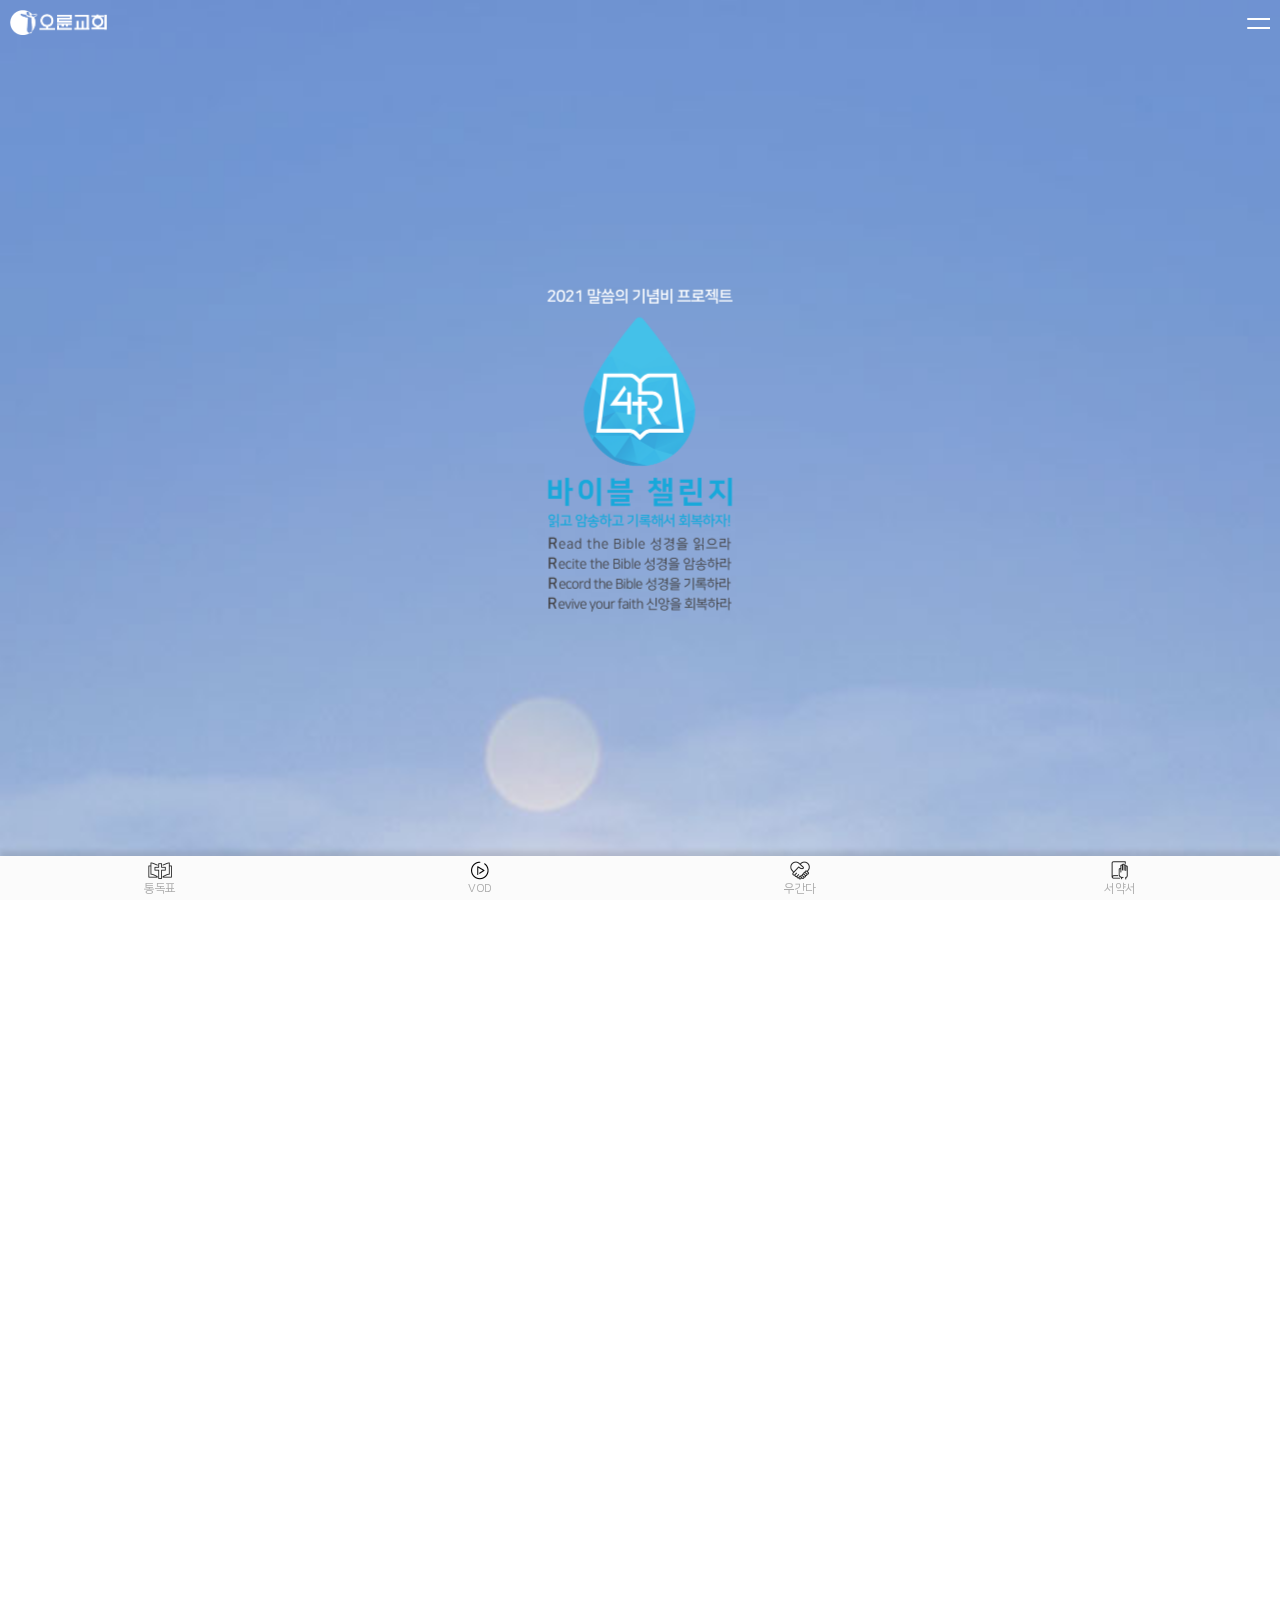
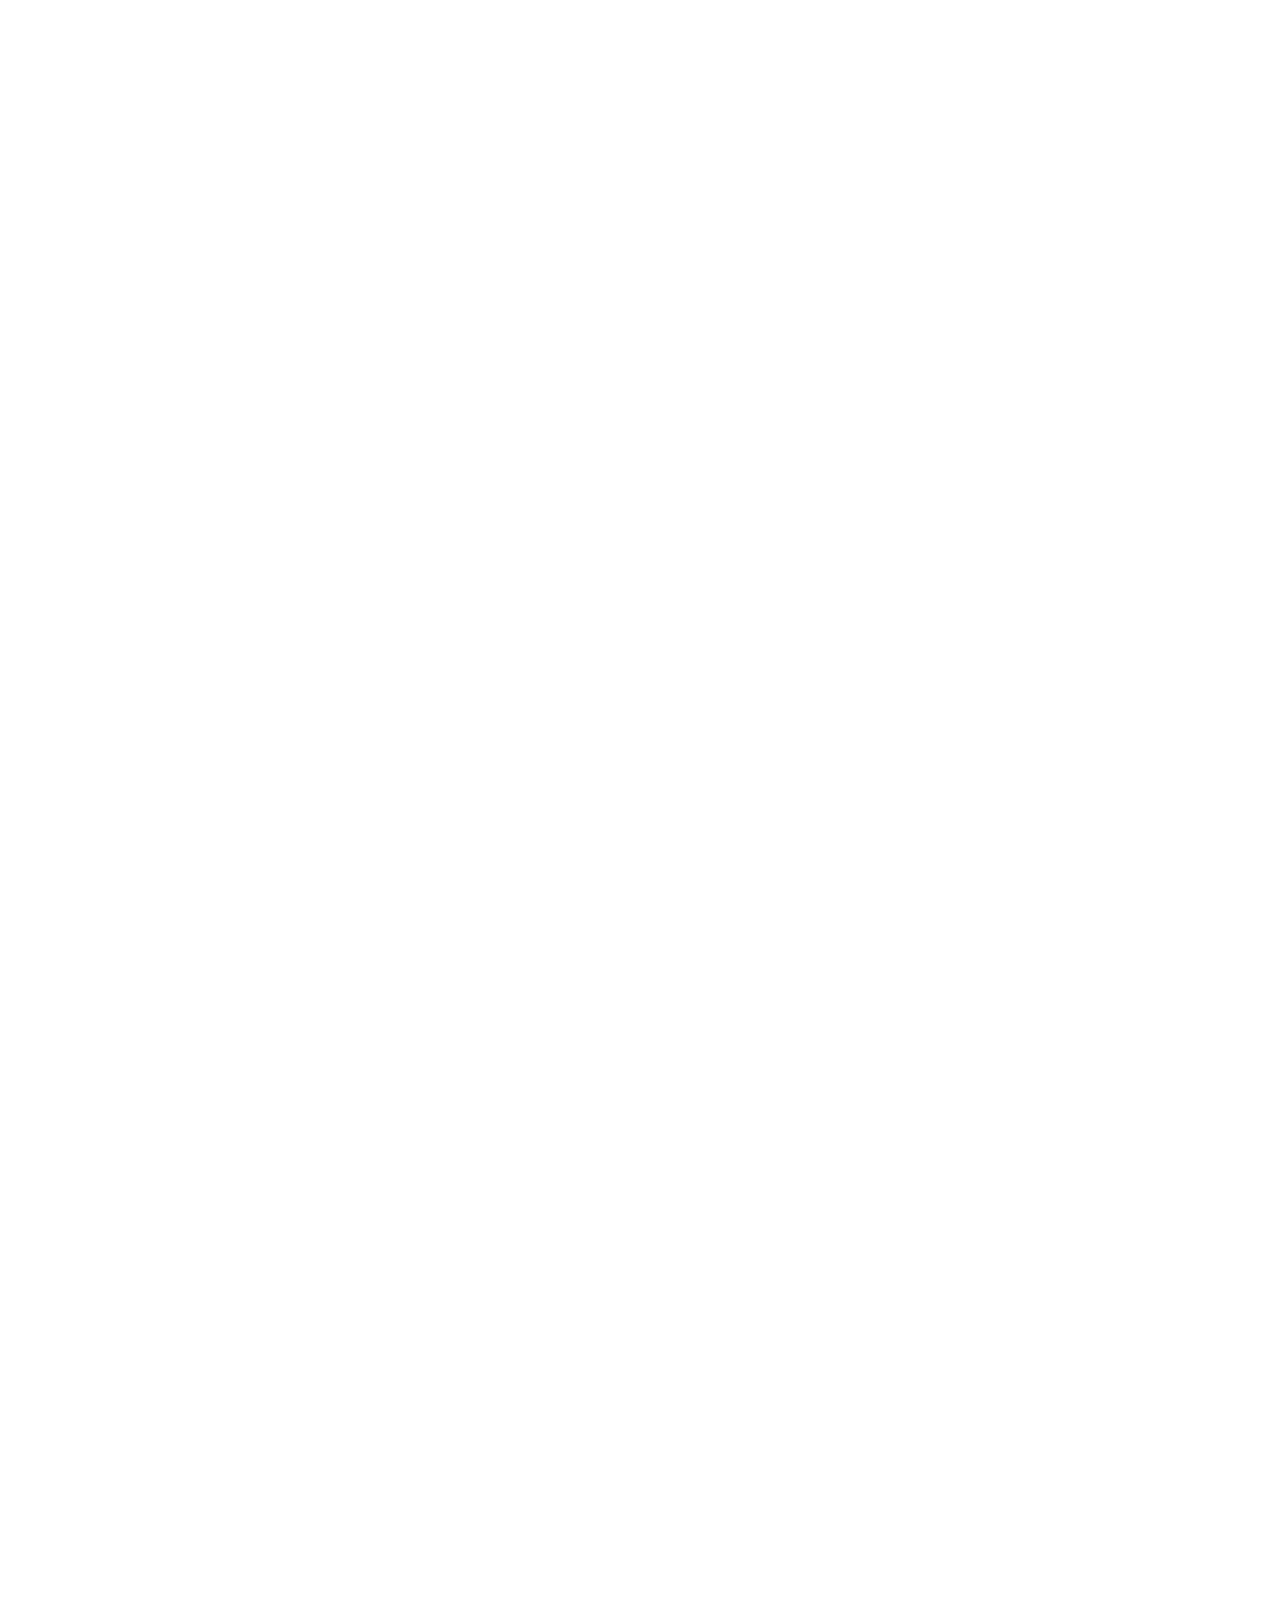
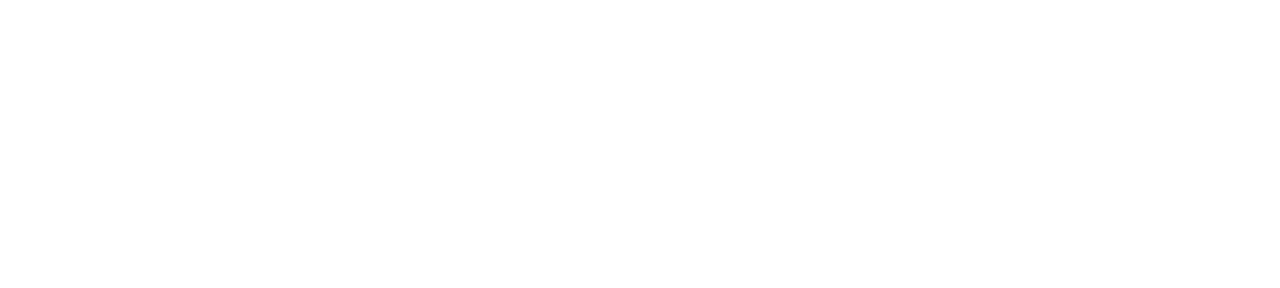
==== commit d27de1be: "메인페이지 추가 및 일부 페이지 공통부분 수정" ====
--- a/views/main/main.html
+++ b/views/main/main.html
@@ -10,6 +10,7 @@
 	<meta name="description" content="2021 말씀의 기념비를 세우라">
 	<meta name="author" content="4R 바이블챌린지">
 	<meta property="og:type" content="website">
+	<meta property="og:image" content="../../resources/images/common/ogimage.png">
 	<meta property="og:title" content="4R 바이블챌린지">
 	<meta property="og:description" content="2021 말씀의 기념비를 세우라">
 	<!-- Favicon -->
@@ -20,7 +21,10 @@
 	<script src="../../resources/js/lib/jquery-3.5.1.min.js" type="text/javascript"></script>
 	<script src="../../resources/js/lib/waypoints.min.js" type="text/javascript"></script>
 	<script src="../../resources/js/lib/popupoverlay.js" type="text/javascript"></script>
+	<link type="text/css" href="../../resources/plugins/slick/slick.css" rel="stylesheet">
+	<script src="../../resources/plugins/slick/slick.min.js" type="text/javascript"></script>
 	<script src="../../resources/js/common.js" type="text/javascript" defer></script>
+	<script src="../../resources/js/main.js" type="text/javascript" defer></script>
 </head>
 <body>
 	<!-- 스킵 네비게이션(s) -->
@@ -64,10 +68,10 @@
 						<img src="../../resources/images/main/vis_text.png" alt="2021 말씀의 기념비 프로젝트 : 4R - 바이블 챌린지 - 읽고 암송하고 기록해서 회복하자! Read the Bible 성경을 읽으라 Recite the Bible 성경을 암송하라 Record the Bible 성경을 기록하라 Revive your faith 신앙을 회복하라">
 					</h3>
 				</section>
-				<section class="mainsector">
+				<section class="mainsector animation-waypoint" id="aniPoint1">
 					<div class="inner">
 						<h4 class="maintit">
-							이번 주 암송구설
+							이번 주 암송구절
 							<p>This week's Recitation</p>
 						</h4>
 						<div class="bibleweek">4주차</div>
@@ -78,7 +82,7 @@
 						</div>
 					</div>
 				</section>
-				<section class="mainsector bggray">
+				<section class="mainsector bggray animation-waypoint" id="aniPoint2">
 					<div class="inner">
 						<h4 class="maintit">
 							이번 주 성경읽기 계획표
@@ -146,7 +150,7 @@
 						</div>
 					</div>
 				</section>
-				<section class="mainsector mainbg1">
+				<section class="mainsector mainbg1 animation-waypoint" id="aniPoint3">
 					<div class="inner">
 						<h4 class="maintit">
 							성경을 말하다
@@ -158,36 +162,120 @@
 						</div>
 					</div>
 				</section>
-				<section class="mainsector">
+				<section class="mainsector animation-waypoint" id="aniPoint4">
 					<div class="inner">
 						<h4 class="maintit">
 							4R 바이블 챌린지
 							<p>4R Bible challenge</p>
 						</h4>
-						<div class="main_sldr">
+						<div class="main_sldr" id="mainSlider">
+							<div class="item">
+								<h5>통독 챌린지</h5>
+								<div class="sldtext">
+									<p class="txt2 mgb20">
+										<span class="ftc_primary">300일 성경통독에 도전하세요!</span><br>
+										[1/4(월) ~ 11/15(월)]<br>
+										<br>
+										<span class="ftc_primary">300일 성경통독표의 특징</span><br>
+										매주 월요일부터 토요일까지, 하루15분이면 읽을 수 있습니다.<br>
+										<br>
+										매주 주일에는 한 주 동안 읽지 못했거나,<br>
+										다시 읽고 싶은 부분을 읽을 수 있습니다.
+									</p>
+									<dl class="sld_dlist mgb20">
+										<dt><span class="ftc_primary">다음세대 통독챌린지</span></dt>
+										<dd>
+											<div class="bold1">중고등부</div>
+											중고등부 어른들과 동일한 300일 성경통독에 도전합니다.
+										</dd>
+										<dd>
+											<div class="bold1">취학부</div>
+											300일 신약통독표를 통해 신약1독에 도전합니다.
+										</dd>
+										<dd>
+											<div class="bold1">미취학부</div>
+											하루 1장, 4복음서1독에 도전합니다.
+										</dd>
+									</dl>
+									<div class="sld_ftxt">
+										<div class="sfico"></div>
+										온가족 성경읽기를 통해<br>
+										부흥과 회복을 경험하세요!
+									</div>
+								</div>
+							</div>
+							<div class="item">
+								<h5>암송 챌린지</h5>
+								<div class="sldtext">
+									<div class="txt1 mgb20">매주 1구절씩<br>
+										1년 동안 52구절 암송에 도전하세요!
+									</div>
+									<div class="sldtits1"><span>암송 챌린지 도전방법</span></div>
+									<p class="txt2 mgb20">
+										매주 주보/홈페이지/달력에<br>
+										그 주의 암송구절이 게시되어 있습니다.<br>
+										<br>
+										온 가족이 함께 Yo! Song!을 따라 부르며<br>
+										그 주의 말씀을 암송하세요.<br>
+										<br>
+										매주 암송구절이 담긴 예쁜 일러스트가<br>
+										모바일로 전송됩니다.<br>
+										<br>
+										온 가족 요송대회에 출전하세요. 
+									</p>
+									<div class="sld_ftxt">
+										<div class="sfico"></div>
+										온가족 성경암송 통해<br>
+										부흥과 회복을 경험하세요!
+									</div>
+								</div>
+							</div>
+							<div class="item">
+								<h5>필사 챌린지</h5>
+								<div class="sldtext">
+									<div class="txt1 mgb20">온 가정 '신약필사'<br>
+										온 성도 '요한복음 필사'에 도전하세요!
+									</div>
+									<div class="sldtits1"><span>필사 챌린지 도전방법</span></div>
+									<p class="txt2 mgb20">
+										온 가족이 다 함께<br>
+										신약성경1권을 1년 동안 필사합니다.<br>
+										<br>
+										온 성도가 개인별로<br>
+										요한복음을 1년 동안 필사합니다.
+									</p>
+									<div class="sld_ftxt">
+										<div class="sfico"></div>
+										온가족 성경필사를 통해<br>
+										부흥과 회복을 경험하세요!
+									</div>
+								</div>
+							</div>
 							<div class="item">
 								<h5>기부 챌린지</h5>
-								<div>성경1독후 1만원 기부로 우간다성경보내기<br>
-									기부캠페인에 동참하세요!
-								</div>
-								<div>기부 챌린지 도전방법</div>
-								<p>
-									성경1독을 완료한 후<br>
-									1만원 이상을 기부해주세요.<br>
-									<br>
-									1만원으로<br>
-									우간다 한 영혼에 성경 한 권을<br>
-									선물할 수 있습니다.
-								</p>
-								<div>
-									<div></div>
-									<div>
-										은행명 : 국민은행<br>
-										계좌번호 : <strong>618790-29-00002</strong><br>
-										예금주 : 오륜교회_우간다성경보내기
-									</div>
-									<div>
-										<div></div>
+								<div class="sldtext">
+									<div class="txt1 mgb20">성경1독후 1만원 기부로 우간다성경보내기<br>
+										기부캠페인에 동참하세요!
+									</div>
+									<div class="sldtits1 mgb20"><span>기부 챌린지 도전방법</span></div>
+									<p class="txt2 mgb20">
+										성경1독을 완료한 후<br>
+										1만원 이상을 기부해주세요.<br>
+										<br>
+										1만원으로<br>
+										우간다 한 영혼에 성경 한 권을<br>
+										선물할 수 있습니다.
+									</p>
+									<div class="boxbank mgb20">
+										<div class="boxicon"><span></span></div>
+										<div class="boxtxt">
+											은행명 : 국민은행<br>
+											계좌번호 : <strong>618790-29-00002</strong><br>
+											예금주 : 오륜교회_우간다성경보내기
+										</div>
+									</div>
+									<div class="sld_ftxt">
+										<div class="sfico"></div>
 										온가족 우간다성경보내기<br>
 										기부캠페인을 통해<br>
 										부흥과 회복을 경험하세요! 
@@ -197,8 +285,6 @@
 						</div>
 					</div>
 				</section>
-
-
 			</div>
 		</main>
 		<!--// contents Area(e) -->
@@ -328,16 +414,5 @@
 		</div>
 	</section>
 	<!--// 팝업(e) -->
-
-	<script>
-		$(document).ready(function(){
-			$('#aniPoint1').waypoint(function() {
-				$('#aniPoint1').addClass('anistart');
-			}, { offset: '60%' });
-			$('#aniFooter').waypoint(function() {
-				$('#aniFooter').addClass('anistart');
-			}, { offset: '80%' });
-		});
-	</script>
 </body>
 </html>--- a/resources/css/styles.min.css
+++ b/resources/css/styles.min.css
@@ -1 +1 @@
-@-webkit-keyframes scalein{0%{opacity:0.5;-webkit-transform:scale(1.5);transform:scale(1.5)}100%{opacity:1;-webkit-transform:scale(1);transform:scale(1)}}@keyframes scalein{0%{opacity:0.5;-webkit-transform:scale(1.5);transform:scale(1.5)}100%{opacity:1;-webkit-transform:scale(1);transform:scale(1)}}@font-face{font-family:"Nanum Square";src:url("../fonts/NanumSquareL.eot");src:url("../fonts/NanumSquareL.eot?#iefix") format("embedded-opentype"),url("../fonts/NanumSquareL.woff") format("woff"),url("../fonts/NanumSquareL.ttf") format("truetype");font-weight:300;font-style:normal}@font-face{font-family:"Nanum Square";src:url("../fonts/NanumSquareR.eot");src:url("../fonts/NanumSquareR.eot?#iefix") format("embedded-opentype"),url("../fonts/NanumSquareR.woff") format("woff"),url("../fonts/NanumSquareR.ttf") format("truetype");font-weight:400;font-style:normal}@font-face{font-family:"Nanum Square";src:url("../fonts/NanumSquareB.eot");src:url("../fonts/NanumSquareB.eot?#iefix") format("embedded-opentype"),url("../fonts/NanumSquareB.woff") format("woff"),url("../fonts/NanumSquareB.ttf") format("truetype");font-weight:700;font-style:normal}@font-face{font-family:"Nanum Square";src:url("../fonts/NanumSquareEB.eot");src:url("../fonts/NanumSquareEB.eot?#iefix") format("embedded-opentype"),url("../fonts/NanumSquareEB.woff") format("woff"),url("../fonts/NanumSquareEB.ttf") format("truetype");font-weight:900;font-style:normal}.tacenter{text-align:center}html,body,div,span,applet,object,iframe,h1,h2,h3,h4,h5,h6,p,blockquote,pre,a,abbr,acronym,address,big,cite,code,del,dfn,em,img,ins,kbd,q,s,samp,small,strike,strong,sub,sup,tt,var,b,u,i,center,dl,dt,dd,ol,ul,li,fieldset,form,label,legend,table,caption,tbody,tfoot,thead,tr,th,td,article,aside,canvas,details,embed,figure,figcaption,footer,header,hgroup,menu,nav,output,ruby,section,summary,time,mark,audio,video{margin:0;padding:0;-webkit-box-sizing:border-box;box-sizing:border-box;word-break:keep-all}body,th,td,input,select,textarea,button{font-size:100%;font-family:"Nanum Square",sans-serif;color:#282828;line-height:1.5;font-weight:400;letter-spacing:-0.5px}article,aside,details,figcaption,figure,footer,header,hgroup,menu,nav,section,main{display:block}body{-webkit-text-size-adjust:none}h1,h2,h3,h4,h5,h6{font-size:1rem;font-weight:700}ol,ul,li,dl,dt,dd{list-style:none outside none;padding:0;margin:0}hr{display:none}span{margin:0;padding:0;outline:0}fieldset,img,table,caption,tbody,tfoot,thead,tr,th,td,button,hr{border:0}address,caption,cite,code,dfn,em,strong,th,var{font-style:normal}blockquote,q{quotes:none}blockquote:before,blockquote:after,q:before,q:after{content:"";content:none}table{width:100%;border-collapse:separate;border-spacing:0}img{vertical-align:middle}a{color:#282828;text-decoration:none;cursor:pointer}a:active,a:hover{text-decoration:none}input,select,label{vertical-align:middle}input,select,textarea,button{font-size:1rem;vertical-align:middle;padding:0;margin:0}input,textarea{font-family:"Nanum Square",sans-serif}button,input[type="text"],input[type="password"],input[type="tel"],input[type="num"],input[type="button"],input[type="submit"],input[type="reset"],input[type="file"]{-webkit-appearance:button;border-radius:0}input[type="search"]::-webkit-search-cancel-button{-webkit-appearance:none}textarea{resize:none;-webkit-box-sizing:border-box;box-sizing:border-box}button{border:0 none;background-color:transparent;cursor:pointer;vertical-align:middle}b,strong{font-weight:700}input[type="text"],input[type="password"],input[type="number"],input[type="tel"],input[type="email"],input[type="search"]{-webkit-box-sizing:border-box;box-sizing:border-box}select{position:relative;display:block;border:0 none;-webkit-appearance:none;-moz-appearance:none;-o-appearance:none;appearance:none;-webkit-box-sizing:border-box;box-sizing:border-box;padding-left:3px;background-color:transparent}select::-ms-expand{display:none}select option{border:0 none}sub{vertical-align:baseline;font-size:0.875rem}strong sub{font-weight:700}input::-ms-clear{display:none}::-webkit-input-placeholder{color:#aaa}:-ms-input-placeholder{color:#aaa}::-ms-input-placeholder{color:#aaa}::placeholder{color:#aaa}#skipNavigation{width:100%;position:absolute;top:-200px;left:0;margin:0 auto;z-index:9999}#skipNavigation a{color:#fff;display:block;height:35px;background-color:#01b3eb;text-align:center}#skipNavigation a:active,#skipNavigation a:focus{width:100%;color:#fff;position:absolute;left:0;top:200px;background:#01b3eb;line-height:35px;text-align:center;border-bottom:1px solid #dbdbdb}caption{visibility:hidden;overflow:hidden;width:0;height:0;padding:0;margin:0}legend,.blind{position:absolute;left:-9999px;top:0;height:0;color:transparent;font-size:1px;line-height:0;overflow:hidden}.clearfix::after{content:"";display:block;float:none;clear:both;height:0;font-size:0;line-height:0;visibility:hidden}.noshow{display:none}.posrel{position:relative}.wid100{width:100%}img.maxw100{max-width:100%}.mgt30{margin-top:30px}.mgb10{margin-bottom:10px}.mgb15{margin-bottom:15px}.mgb30{margin-bottom:30px}.bggray{background-color:#f5f5f5}.inputbox input{color:#282828;background-color:#fff;border:1px solid #e5e5e7;width:100%;padding:0 10px;height:38px;font-size:0.875rem;line-height:36px;border-radius:3px}.inputbox input[type="password"]{font-family:sans-serif}.selectbox{position:relative}.selectbox select{color:#282828;background-color:#fff;border:1px solid #e5e5e7;width:100%;padding:0 32px 0 10px;height:38px;font-size:0.875rem;line-height:36px;border-radius:3px}.selectbox::after{position:absolute;top:50%;-webkit-transform:translateY(-50%);transform:translateY(-50%);content:"";display:block;right:13px;width:13px;height:8px;background:url("../images/icon/select_arr.png") no-repeat;background-size:contain}.checkbox{position:relative}.checkbox input[type="radio"],.checkbox input[type="checkbox"]{position:absolute;width:1px;height:1px;padding:0;margin:-1px;overflow:hidden;clip:rect(0, 0, 0, 0);border:0}.checkbox input[type="radio"]+label,.checkbox input[type="checkbox"]+label{display:inline-block;vertical-align:middle;color:#000;position:relative;min-height:22px;line-height:1;cursor:pointer}.checkbox input[type="radio"]+label:before,.checkbox input[type="checkbox"]+label:before{display:inline-block;vertical-align:middle;-webkit-transition:all .3s ease-in-out;transition:all .3s ease-in-out;background-color:#fff;border:1px solid #e5e5e7;content:"";width:20px;height:20px;line-height:20px;margin:-1px 9px 0 0;text-align:center;border-radius:50%;-webkit-box-sizing:border-box;box-sizing:border-box;z-index:2}.checkbox input[type="radio"]:checked+label:before,.checkbox input[type="checkbox"]:checked+label:before{border-color:#01b3eb}.checkbox input[type="radio"]:checked+label:after,.checkbox input[type="checkbox"]:checked+label:after{display:inline-block;vertical-align:middle;background-color:#01b3eb;content:"";position:absolute;width:10px;height:10px;left:0;top:50%;margin:-7px 0 0 5px;border-radius:50%;-webkit-animation-name:scalein;animation-name:scalein;-webkit-animation-duration:0.3s;animation-duration:0.3s;-webkit-animation-iteration-count:1;animation-iteration-count:1;-webkit-animation-fill-mode:forwards;animation-fill-mode:forwards;z-index:1}.checkbox input[type="radio"].chkmode1+label,.checkbox input[type="checkbox"].chkmode1+label{display:inline-block;vertical-align:middle;color:transparent;font-size:1px;line-height:0;overflow:hidden;border:1px solid #e5e5e7;position:relative;width:25px;height:25px;border-radius:3px}.checkbox input[type="radio"].chkmode1+label:before,.checkbox input[type="checkbox"].chkmode1+label:before{display:inline-block;vertical-align:middle;-webkit-transition:all .3s ease-in-out;transition:all .3s ease-in-out;background-color:transparent;border:1px solid transparent;content:"";position:absolute;width:12px;height:12px;line-height:12px;left:0;top:50%;margin:-7px 0 0 5px;text-align:center;border-radius:50%;-webkit-box-sizing:border-box;box-sizing:border-box;z-index:1}.checkbox input[type="radio"].chkmode1:checked+label:before,.checkbox input[type="checkbox"].chkmode1:checked+label:before{border-color:#f15b67}.checkbox input[type="radio"].chkmode1:checked+label:after,.checkbox input[type="checkbox"].chkmode1:checked+label:after{display:inline-block;vertical-align:middle;background-color:#f15b67;content:"";position:absolute;width:12px;height:12px;left:0;top:50%;margin:-7px 0 0 5px;border-radius:50%;-webkit-animation-name:scalein;animation-name:scalein;-webkit-animation-duration:0.3s;animation-duration:0.3s;-webkit-animation-iteration-count:1;animation-iteration-count:1;-webkit-animation-fill-mode:forwards;animation-fill-mode:forwards;z-index:2}.btnwrap{position:relative}.btnwrap.twice{display:-webkit-box;display:-ms-flexbox;display:flex;-webkit-box-pack:justify;-ms-flex-pack:justify;justify-content:space-between}.btnwrap.twice button,.btnwrap.twice a{width:48.16667%}.btn1{display:block;width:100%;padding:8px 0;font-size:0.875rem;font-weight:700;text-align:center;border-radius:4px;-webkit-box-shadow:rgba(0,0,0,0.3) 0 0 4px;box-shadow:rgba(0,0,0,0.3) 0 0 4px}.btn1.titlein{position:absolute;width:auto;min-width:135px;padding-left:10px;padding-right:10px;top:0;right:0}.btn_primary{background-color:#01b3eb;color:#fff}.btn_gray{background-color:#c0c4cf;color:#fff}.btn_navy{background-color:#2b3648;color:#fff}.header{width:100%;position:fixed;height:43px;z-index:8}#header{width:100%;background-color:#44c1e9;position:relative;height:43px}.fx .header #header{background-color:#44c1e9}#header h1{width:108px;height:100%}#header h1 a{display:block;height:100%;padding:10px 0 8px 10px}#header h1 a span{color:transparent;font-size:1px;line-height:0;overflow:hidden;display:block;height:100%;background-image:url("../images/common/logo.png");background-repeat:no-repeat;background-size:contain}#header .btngnb{position:absolute;display:block;width:43px;height:43px;top:0;right:0;padding:18px 10px 14px}#header .btngnb span{color:transparent;font-size:1px;line-height:0;overflow:hidden;display:block;position:relative;height:100%}#header .btngnb span::before,#header .btngnb span::after{background-color:#fff;content:"";display:block;position:absolute;width:24px;height:2px;left:0;border-radius:2px}#header .btngnb span::before{top:0}#header .btngnb span::after{bottom:0}.allmenu{-webkit-transition:all .3s ease-in-out;transition:all .3s ease-in-out;background-color:#fff;position:fixed;width:80.3125%;height:100vh;top:0;bottom:0;right:0;z-index:10;-webkit-transform:translateX(100%);transform:translateX(100%);opacity:0;visibility:hidden}.gnbopen .allmenu{-webkit-transform:translateX(0);transform:translateX(0);opacity:1;visibility:visible}.allmenu .allgnb{padding-top:50px}.allmenu .allgnb>li>strong a{color:#000;display:block;position:relative;padding:6px 20px 6px 10px;font-weight:700}.allmenu .allgnb>li>strong a::after{position:absolute;top:50%;-webkit-transform:translateY(-50%);transform:translateY(-50%);content:"";display:block;width:6px;height:10px;right:16px;background-image:url("../images/common/arrow.png");background-size:contain}.allmenu .allgnb>li.current>strong a{background-color:#f5f5f5}.allmenu .btngnb_close{color:transparent;font-size:1px;line-height:0;overflow:hidden;display:block;position:absolute;width:40px;height:40px;top:0;right:0;background:url("../images/common/close.png") no-repeat center;background-size:18px auto}.fixmasking{-webkit-transition:all .3s ease-in-out;transition:all .3s ease-in-out;background-color:rgba(0,0,0,0.5);position:fixed;width:100%;height:100vh;top:0;left:0;right:0;bottom:0;z-index:9;opacity:0;visibility:hidden}.gnbopen .fixmasking{opacity:1;visibility:visible}.footer{background-color:#282828;padding:20px 0 60px}#footer{color:#fff}#footer h5 a{margin-left:auto;margin-right:auto;color:transparent;font-size:1px;line-height:0;overflow:hidden;display:block;width:117px;height:26.5px;margin-bottom:14px;background:url("../images/common/flogo.png") no-repeat;background-size:contain}#footer .addr,#footer .copyright{font-size:0.75rem;text-align:center;line-height:1.7}#footer .fsns{margin-left:auto;margin-right:auto;display:-webkit-box;display:-ms-flexbox;display:flex;-webkit-box-pack:justify;-ms-flex-pack:justify;justify-content:space-between;width:190px;margin-top:16px}#footer .fsns>li>a{color:transparent;font-size:1px;line-height:0;overflow:hidden;display:block;width:28px;height:28px;background-size:contain}#footer .fsns>li:nth-of-type(1)>a{background-image:url("../images/icon/fsns_1.png")}#footer .fsns>li:nth-of-type(2)>a{background-image:url("../images/icon/fsns_2.png")}#footer .fsns>li:nth-of-type(3)>a{background-image:url("../images/icon/fsns_3.png")}#footer .fsns>li:nth-of-type(4)>a{background-image:url("../images/icon/fsns_4.png")}#footer .fsns>li:nth-of-type(5)>a{background-image:url("../images/icon/fsns_5.png")}.pagecontrols{display:none;position:fixed;width:57px;height:57px;bottom:175px;right:5px;z-index:6}.pagecontrols .btn_top{border:1px solid #d4d4d4;background-color:rgba(229,229,231,0.4);-webkit-box-shadow:rgba(0,0,0,0.1) 3px 0 4px;box-shadow:rgba(0,0,0,0.1) 3px 0 4px;position:relative;display:block;height:100%;border-radius:50%;overflow:hidden}.pagecontrols .btn_top span{color:transparent;font-size:1px;line-height:0;overflow:hidden;position:absolute;top:50%;left:50%;-webkit-transform:translate(-50%, -50%);transform:translate(-50%, -50%);display:block;width:29px;height:17px;background:url("../images/common/top_arr.png") no-repeat;background-size:contain}#aniFooter{-webkit-transition:all .4s ease-in-out;transition:all .4s ease-in-out;opacity:0}#aniFooter.anistart{opacity:1}#aniFooter.anistart #footer{opacity:1}.footfixed{background-color:#fbfbfb;-webkit-box-shadow:rgba(0,0,0,0.1) 0 -5px 5px;box-shadow:rgba(0,0,0,0.1) 0 -5px 5px;position:fixed;width:100%;bottom:0;z-index:8}.footfixed ul{display:-webkit-box;display:-ms-flexbox;display:flex;-webkit-box-pack:justify;-ms-flex-pack:justify;justify-content:space-between}.footfixed ul li{width:25%}.footfixed ul li a{display:block;padding:5px 0 2px}.footfixed ul li a p{color:#aaa;font-size:0.75rem;text-align:center}.footfixed .fixco{margin-left:auto;margin-right:auto;width:24px;height:19px;background-size:contain}.footfixed .fixco.fico1{background-image:url("../images/common/fixmenu1.png")}.footfixed .fixco.fico2{background-image:url("../images/common/fixmenu2.png")}.footfixed .fixco.fico3{background-image:url("../images/common/fixmenu3.png")}.footfixed .fixco.fico4{background-image:url("../images/common/fixmenu4.png")}.container{margin-bottom:45px}#contents{position:relative;padding-top:43px}.inner{margin-left:auto;margin-right:auto;width:93.75%}.noscroll{overflow:hidden}.sectit1{color:#01b3eb;font-size:1.25rem;font-weight:900;text-align:center}.sectit2{padding-bottom:14px;font-size:1.25rem;font-weight:900}.sector1{position:relative}.bordsect{border-top:2px solid #01b3eb}.embed_container{position:relative;max-width:100%;height:0;padding-bottom:56.25%;margin-bottom:12px;overflow:hidden;z-index:1}.embed_container iframe,.embed_container object,.embed_container embed{position:absolute;width:100%;height:100%;top:0;left:0;z-index:1}.animation-waypoint{-webkit-transition:all .4s ease-in-out;transition:all .4s ease-in-out;opacity:0;-webkit-transform:translateY(50px);transform:translateY(50px)}.animation-waypoint.anistart{opacity:1;-webkit-transform:translateY(0);transform:translateY(0)}.tbl1{border-top:2px solid #01b3eb}.tbl1 thead th{color:#01b3eb;border-bottom:2px solid #44c1e9;padding:10px 5px;font-size:0.813rem;text-align:center}.tbl1 tbody td{border-bottom:1px solid #d4d4d4;border-right:1px solid #d4d4d4;padding:9px 5px;font-size:0.75rem;text-align:center}.tbl1 tbody tr td:last-of-type{border-right:none}.tbl1 tbody tr.trcolor1{background-color:#f5f5f5}.tabtype1{background-color:#f5f5f5;-webkit-box-shadow:rgba(0,0,0,0.2) inset 0 0 6px;box-shadow:rgba(0,0,0,0.2) inset 0 0 6px;display:-webkit-box;display:-ms-flexbox;display:flex;-webkit-box-pack:space-evenly;-ms-flex-pack:space-evenly;justify-content:space-evenly;border-radius:4px;overflow:hidden}.tabtype1>li{-ms-flex-preferred-size:50%;flex-basis:50%}.tabtype1>li>a{display:block;padding:5px 0;text-align:center;font-weight:700;border-radius:4px;overflow:hidden}.tabtype1>li.current>a{color:#fff;background-color:#44c1e9;-webkit-box-shadow:rgba(0,0,0,0.1) 0 0 3px;box-shadow:rgba(0,0,0,0.1) 0 0 3px}.tabtype2{border-top:2px solid #d4d4d4;border-bottom:1px solid #d4d4d4;display:-webkit-box;display:-ms-flexbox;display:flex;-webkit-box-pack:space-evenly;-ms-flex-pack:space-evenly;justify-content:space-evenly;position:relative;overflow:hidden;z-index:1}.tabtype2>li{-ms-flex-preferred-size:50%;flex-basis:50%}.tabtype2>li>a{display:block;position:relative;padding:8px 0;text-align:center;font-weight:900;z-index:2}.tabtype2>li.current>a{color:#01b3eb}.tabtype2>li.current>a::after{background-color:#01b3eb;content:"";position:absolute;width:100%;height:4px;left:0;bottom:-1px}.speakwrap{position:relative;margin-top:30px}.speakwrap .tabtype1{position:absolute;width:160px;top:0;right:0}.biblelist{display:-webkit-box;display:-ms-flexbox;display:flex;-ms-flex-wrap:wrap;flex-wrap:wrap;-webkit-box-pack:justify;-ms-flex-pack:justify;justify-content:space-between}.biblelist>li{width:72px;height:72px;margin-top:12px}.biblelist>li a{display:-webkit-box;display:-ms-flexbox;display:flex;-webkit-box-pack:stretch;-ms-flex-pack:stretch;justify-content:stretch;-ms-flex-line-pack:stretch;align-content:stretch;width:100%;height:100%;background:url("../images/icon/ico_bible.png") no-repeat;background-size:contain}.biblelist>li a span{-webkit-box-flex:1;-ms-flex:auto;flex:auto;-ms-flex-item-align:center;-ms-grid-row-align:center;align-self:center;font-size:1.375rem;font-weight:700;text-align:center}.visual_mem{position:relative;height:248px;background:url("../images/members/visual.jpg") center;background-size:cover}.visual_mem h3{position:absolute;width:100%;top:20px;text-align:center}.visual_mem h3 p{margin-bottom:8px;font-size:0.875rem;font-weight:700}.visual_mem h3 div{margin-bottom:5px}.visual_mem h3 div img{width:77px}.visual_mem h3 strong{display:block;font-size:1.5rem;font-weight:900}.memsection{border-top:2px solid #01b3eb;border-bottom:2px solid #01b3eb;position:relative;padding:24px 0}.memsection .sectit1{position:absolute;width:100%;top:-40px}.memfrm{display:-webkit-box;display:-ms-flexbox;display:flex;-webkit-box-pack:justify;-ms-flex-pack:justify;justify-content:space-between;-ms-flex-line-pack:center;align-content:center;-ms-flex-wrap:wrap;flex-wrap:wrap;margin-bottom:8px}.memfrm>dt{color:#aaa;width:73px;font-size:0.875rem;font-weight:900}.memfrm>dt label{display:block;height:100%;padding-top:10px}.memfrm>dd{width:calc(100% - 75px)}.memfrm>dd.flex{display:-webkit-box;display:-ms-flexbox;display:flex;-webkit-box-pack:justify;-ms-flex-pack:justify;justify-content:space-between}.memfrm>dd.flex .inputbox{width:calc(100% - 94px)}.memfrm>dd.flex .inpbtn{width:88px}.findmn{display:-webkit-box;display:-ms-flexbox;display:flex;-webkit-box-pack:stretch;-ms-flex-pack:stretch;justify-content:stretch;margin-top:10px}.findmn>li{position:relative;-ms-flex-preferred-size:50%;flex-basis:50%}.findmn>li::after{position:absolute;top:50%;-webkit-transform:translateY(-50%);transform:translateY(-50%);background-color:#c0c4cf;content:"";display:block;width:1px;height:20px;right:0}.findmn>li:last-of-type::after{display:none}.findmn>li>a{color:#2b3648;display:block;text-align:center;font-weight:700}.popupwrap{display:none}.poptype1{background-color:#fff;border-radius:6px;width:84.6875%;max-width:542px}.poptype1 .popcontent{padding:20px}.poptit1{color:#01b3eb;margin-bottom:8px;font-size:1.25rem;text-align:center}.poptxt1{margin-bottom:10px;font-size:0.75rem;text-align:center}.main #header{background-color:transparent}.main #contents{padding-top:0}.main .bibleweek{margin-bottom:12px;color:#01b3eb;text-decoration:underline;text-align:center}.main .weekword{font-size:0.813rem;text-align:center}.mainvisual{position:relative;height:100vh;background:url("../images/main/visual.jpg") no-repeat;background-size:cover}.mainvisual h3{position:absolute;top:50%;left:50%;-webkit-transform:translate(-50%, -50%);transform:translate(-50%, -50%)}.mainvisual h3 img{width:185px}.mainsector{padding:20px 0 35px}.maintit{color:#414042;margin-bottom:15px;font-size:1.5rem;font-weight:900;text-align:center}.maintit p{color:#aaa;font-size:0.75rem;font-weight:700;text-transform:uppercase}.maintit2{border-top:1px solid #d4d4d4;border-bottom:1px solid #d4d4d4;padding:8px 0;font-weight:900;text-align:center}.maintit2 span{color:#01b3eb}.mainbg1{background:url("../images/main/inbg1.jpg") no-repeat center top;background-size:cover}.main_sldr{border-top:2px solid #01b3eb}.main_sldr .item h5{border-bottom:1px solid #c0c4cf;font-weight:900;text-align:center}.main_sldr .item .txt1{margin-bottom:15px;color:#01b3eb;font-size:0.875rem;text-align:center}
+@-webkit-keyframes scalein{0%{opacity:0.5;-webkit-transform:scale(1.5);transform:scale(1.5)}100%{opacity:1;-webkit-transform:scale(1);transform:scale(1)}}@keyframes scalein{0%{opacity:0.5;-webkit-transform:scale(1.5);transform:scale(1.5)}100%{opacity:1;-webkit-transform:scale(1);transform:scale(1)}}@font-face{font-family:"Nanum Square";src:url("../fonts/NanumSquareL.eot");src:url("../fonts/NanumSquareL.eot?#iefix") format("embedded-opentype"),url("../fonts/NanumSquareL.woff") format("woff"),url("../fonts/NanumSquareL.ttf") format("truetype");font-weight:300;font-style:normal}@font-face{font-family:"Nanum Square";src:url("../fonts/NanumSquareR.eot");src:url("../fonts/NanumSquareR.eot?#iefix") format("embedded-opentype"),url("../fonts/NanumSquareR.woff") format("woff"),url("../fonts/NanumSquareR.ttf") format("truetype");font-weight:400;font-style:normal}@font-face{font-family:"Nanum Square";src:url("../fonts/NanumSquareB.eot");src:url("../fonts/NanumSquareB.eot?#iefix") format("embedded-opentype"),url("../fonts/NanumSquareB.woff") format("woff"),url("../fonts/NanumSquareB.ttf") format("truetype");font-weight:700;font-style:normal}@font-face{font-family:"Nanum Square";src:url("../fonts/NanumSquareEB.eot");src:url("../fonts/NanumSquareEB.eot?#iefix") format("embedded-opentype"),url("../fonts/NanumSquareEB.woff") format("woff"),url("../fonts/NanumSquareEB.ttf") format("truetype");font-weight:900;font-style:normal}.tacenter{text-align:center}.ftc_primary{color:#01b3eb}html,body,div,span,applet,object,iframe,h1,h2,h3,h4,h5,h6,p,blockquote,pre,a,abbr,acronym,address,big,cite,code,del,dfn,em,img,ins,kbd,q,s,samp,small,strike,strong,sub,sup,tt,var,b,u,i,center,dl,dt,dd,ol,ul,li,fieldset,form,label,legend,table,caption,tbody,tfoot,thead,tr,th,td,article,aside,canvas,details,embed,figure,figcaption,footer,header,hgroup,menu,nav,output,ruby,section,summary,time,mark,audio,video{margin:0;padding:0;-webkit-box-sizing:border-box;box-sizing:border-box;word-break:keep-all}body,th,td,input,select,textarea,button{font-size:100%;font-family:"Nanum Square",sans-serif;color:#282828;line-height:1.5;font-weight:400;letter-spacing:-0.5px}article,aside,details,figcaption,figure,footer,header,hgroup,menu,nav,section,main{display:block}body{-webkit-text-size-adjust:none}h1,h2,h3,h4,h5,h6{font-size:1rem;font-weight:700}ol,ul,li,dl,dt,dd{list-style:none outside none;padding:0;margin:0}hr{display:none}span{margin:0;padding:0;outline:0}fieldset,img,table,caption,tbody,tfoot,thead,tr,th,td,button,hr{border:0}address,caption,cite,code,dfn,em,strong,th,var{font-style:normal}blockquote,q{quotes:none}blockquote:before,blockquote:after,q:before,q:after{content:"";content:none}table{width:100%;border-collapse:separate;border-spacing:0}img{vertical-align:middle}a{color:#282828;text-decoration:none;cursor:pointer}a:active,a:hover{text-decoration:none}input,select,label{vertical-align:middle}input,select,textarea,button{font-size:1rem;vertical-align:middle;padding:0;margin:0}input,textarea{font-family:"Nanum Square",sans-serif}button,input[type="text"],input[type="password"],input[type="tel"],input[type="num"],input[type="button"],input[type="submit"],input[type="reset"],input[type="file"]{-webkit-appearance:button;border-radius:0}input[type="search"]::-webkit-search-cancel-button{-webkit-appearance:none}textarea{resize:none;-webkit-box-sizing:border-box;box-sizing:border-box}button{border:0 none;background-color:transparent;cursor:pointer;vertical-align:middle}b,strong{font-weight:700}input[type="text"],input[type="password"],input[type="number"],input[type="tel"],input[type="email"],input[type="search"]{-webkit-box-sizing:border-box;box-sizing:border-box}select{position:relative;display:block;border:0 none;-webkit-appearance:none;-moz-appearance:none;-o-appearance:none;appearance:none;-webkit-box-sizing:border-box;box-sizing:border-box;padding-left:3px;background-color:transparent}select::-ms-expand{display:none}select option{border:0 none}sub{vertical-align:baseline;font-size:0.875rem}strong sub{font-weight:700}input::-ms-clear{display:none}::-webkit-input-placeholder{color:#aaa}:-ms-input-placeholder{color:#aaa}::-ms-input-placeholder{color:#aaa}::placeholder{color:#aaa}#skipNavigation{width:100%;position:absolute;top:-200px;left:0;margin:0 auto;z-index:9999}#skipNavigation a{color:#fff;display:block;height:35px;background-color:#01b3eb;text-align:center}#skipNavigation a:active,#skipNavigation a:focus{width:100%;color:#fff;position:absolute;left:0;top:200px;background:#01b3eb;line-height:35px;text-align:center;border-bottom:1px solid #dbdbdb}caption{visibility:hidden;overflow:hidden;width:0;height:0;padding:0;margin:0}legend,.blind{position:absolute;left:-9999px;top:0;height:0;color:transparent;font-size:1px;line-height:0;overflow:hidden}.clearfix::after{content:"";display:block;float:none;clear:both;height:0;font-size:0;line-height:0;visibility:hidden}.noshow{display:none}.posrel{position:relative}.wid100{width:100%}img.maxw100{max-width:100%}.mgt30{margin-top:30px}.mgb10{margin-bottom:10px}.mgb15{margin-bottom:15px}.mgb20{margin-bottom:20px}.mgb30{margin-bottom:30px}.bggray{background-color:#f5f5f5}.inputbox input{color:#282828;background-color:#fff;border:1px solid #e5e5e7;width:100%;padding:0 10px;height:38px;font-size:0.875rem;line-height:36px;border-radius:3px}.inputbox input[type="password"]{font-family:sans-serif}.selectbox{position:relative}.selectbox select{color:#282828;background-color:#fff;border:1px solid #e5e5e7;width:100%;padding:0 32px 0 10px;height:38px;font-size:0.875rem;line-height:36px;border-radius:3px}.selectbox::after{position:absolute;top:50%;-webkit-transform:translateY(-50%);transform:translateY(-50%);content:"";display:block;right:13px;width:13px;height:8px;background:url("../images/icon/select_arr.png") no-repeat;background-size:contain}.checkbox{position:relative}.checkbox input[type="radio"],.checkbox input[type="checkbox"]{position:absolute;width:1px;height:1px;padding:0;margin:-1px;overflow:hidden;clip:rect(0, 0, 0, 0);border:0}.checkbox input[type="radio"]+label,.checkbox input[type="checkbox"]+label{display:inline-block;vertical-align:middle;color:#000;position:relative;min-height:22px;line-height:1;cursor:pointer}.checkbox input[type="radio"]+label:before,.checkbox input[type="checkbox"]+label:before{display:inline-block;vertical-align:middle;-webkit-transition:all .3s ease-in-out;transition:all .3s ease-in-out;background-color:#fff;border:1px solid #e5e5e7;content:"";width:20px;height:20px;line-height:20px;margin:-1px 9px 0 0;text-align:center;border-radius:50%;-webkit-box-sizing:border-box;box-sizing:border-box;z-index:2}.checkbox input[type="radio"]:checked+label:before,.checkbox input[type="checkbox"]:checked+label:before{border-color:#01b3eb}.checkbox input[type="radio"]:checked+label:after,.checkbox input[type="checkbox"]:checked+label:after{display:inline-block;vertical-align:middle;background-color:#01b3eb;content:"";position:absolute;width:10px;height:10px;left:0;top:50%;margin:-7px 0 0 5px;border-radius:50%;-webkit-animation-name:scalein;animation-name:scalein;-webkit-animation-duration:0.3s;animation-duration:0.3s;-webkit-animation-iteration-count:1;animation-iteration-count:1;-webkit-animation-fill-mode:forwards;animation-fill-mode:forwards;z-index:1}.checkbox input[type="radio"].chkmode1+label,.checkbox input[type="checkbox"].chkmode1+label{display:inline-block;vertical-align:middle;color:transparent;font-size:1px;line-height:0;overflow:hidden;border:1px solid #e5e5e7;position:relative;width:25px;height:25px;border-radius:3px}.checkbox input[type="radio"].chkmode1+label:before,.checkbox input[type="checkbox"].chkmode1+label:before{display:inline-block;vertical-align:middle;-webkit-transition:all .3s ease-in-out;transition:all .3s ease-in-out;background-color:transparent;border:1px solid transparent;content:"";position:absolute;width:12px;height:12px;line-height:12px;left:0;top:50%;margin:-7px 0 0 5px;text-align:center;border-radius:50%;-webkit-box-sizing:border-box;box-sizing:border-box;z-index:1}.checkbox input[type="radio"].chkmode1:checked+label:before,.checkbox input[type="checkbox"].chkmode1:checked+label:before{border-color:#f15b67}.checkbox input[type="radio"].chkmode1:checked+label:after,.checkbox input[type="checkbox"].chkmode1:checked+label:after{display:inline-block;vertical-align:middle;background-color:#f15b67;content:"";position:absolute;width:12px;height:12px;left:0;top:50%;margin:-7px 0 0 5px;border-radius:50%;-webkit-animation-name:scalein;animation-name:scalein;-webkit-animation-duration:0.3s;animation-duration:0.3s;-webkit-animation-iteration-count:1;animation-iteration-count:1;-webkit-animation-fill-mode:forwards;animation-fill-mode:forwards;z-index:2}.btnwrap{position:relative}.btnwrap.twice{display:-webkit-box;display:-ms-flexbox;display:flex;-webkit-box-pack:justify;-ms-flex-pack:justify;justify-content:space-between}.btnwrap.twice button,.btnwrap.twice a{width:48.16667%}.btn1{display:block;width:100%;padding:8px 0;font-size:0.875rem;font-weight:700;text-align:center;border-radius:4px;-webkit-box-shadow:rgba(0,0,0,0.3) 0 0 4px;box-shadow:rgba(0,0,0,0.3) 0 0 4px}.btn1.titlein{position:absolute;width:auto;min-width:135px;padding-left:10px;padding-right:10px;top:0;right:0}.btn_primary{background-color:#01b3eb;color:#fff}.btn_gray{background-color:#c0c4cf;color:#fff}.btn_navy{background-color:#2b3648;color:#fff}.header{width:100%;position:fixed;height:43px;z-index:8}#header{width:100%;background-color:#44c1e9;position:relative;height:43px}.fx .header #header{background-color:#44c1e9}#header h1{width:108px;height:100%}#header h1 a{display:block;height:100%;padding:10px 0 8px 10px}#header h1 a span{color:transparent;font-size:1px;line-height:0;overflow:hidden;display:block;height:100%;background-image:url("../images/common/logo.png");background-repeat:no-repeat;background-size:contain}#header .btngnb{position:absolute;display:block;width:43px;height:43px;top:0;right:0;padding:18px 10px 14px}#header .btngnb span{color:transparent;font-size:1px;line-height:0;overflow:hidden;display:block;position:relative;height:100%}#header .btngnb span::before,#header .btngnb span::after{background-color:#fff;content:"";display:block;position:absolute;width:24px;height:2px;left:0;border-radius:2px}#header .btngnb span::before{top:0}#header .btngnb span::after{bottom:0}.allmenu{-webkit-transition:all .3s ease-in-out;transition:all .3s ease-in-out;background-color:#fff;position:fixed;width:80.3125%;height:100vh;top:0;bottom:0;right:0;z-index:10;-webkit-transform:translateX(100%);transform:translateX(100%);opacity:0;visibility:hidden}.gnbopen .allmenu{-webkit-transform:translateX(0);transform:translateX(0);opacity:1;visibility:visible}.allmenu .allgnb{padding-top:50px}.allmenu .allgnb>li>strong a{color:#000;display:block;position:relative;padding:6px 20px 6px 10px;font-weight:700}.allmenu .allgnb>li>strong a::after{position:absolute;top:50%;-webkit-transform:translateY(-50%);transform:translateY(-50%);content:"";display:block;width:6px;height:10px;right:16px;background-image:url("../images/common/arrow.png");background-size:contain}.allmenu .allgnb>li.current>strong a{background-color:#f5f5f5}.allmenu .btngnb_close{color:transparent;font-size:1px;line-height:0;overflow:hidden;display:block;position:absolute;width:40px;height:40px;top:0;right:0;background:url("../images/common/close.png") no-repeat center;background-size:18px auto}.fixmasking{-webkit-transition:all .3s ease-in-out;transition:all .3s ease-in-out;background-color:rgba(0,0,0,0.5);position:fixed;width:100%;height:100vh;top:0;left:0;right:0;bottom:0;z-index:9;opacity:0;visibility:hidden}.gnbopen .fixmasking{opacity:1;visibility:visible}.footer{background-color:#282828;padding:20px 0 60px}#footer{color:#fff}#footer h5 a{margin-left:auto;margin-right:auto;color:transparent;font-size:1px;line-height:0;overflow:hidden;display:block;width:117px;height:26.5px;margin-bottom:14px;background:url("../images/common/flogo.png") no-repeat;background-size:contain}#footer .addr,#footer .copyright{font-size:0.75rem;text-align:center;line-height:1.7}#footer .fsns{margin-left:auto;margin-right:auto;display:-webkit-box;display:-ms-flexbox;display:flex;-webkit-box-pack:justify;-ms-flex-pack:justify;justify-content:space-between;width:190px;margin-top:16px}#footer .fsns>li>a{color:transparent;font-size:1px;line-height:0;overflow:hidden;display:block;width:28px;height:28px;background-size:contain}#footer .fsns>li:nth-of-type(1)>a{background-image:url("../images/icon/fsns_1.png")}#footer .fsns>li:nth-of-type(2)>a{background-image:url("../images/icon/fsns_2.png")}#footer .fsns>li:nth-of-type(3)>a{background-image:url("../images/icon/fsns_3.png")}#footer .fsns>li:nth-of-type(4)>a{background-image:url("../images/icon/fsns_4.png")}#footer .fsns>li:nth-of-type(5)>a{background-image:url("../images/icon/fsns_5.png")}.pagecontrols{display:none;position:fixed;width:57px;height:57px;bottom:175px;right:5px;z-index:6}.pagecontrols .btn_top{border:1px solid #d4d4d4;background-color:rgba(229,229,231,0.4);-webkit-box-shadow:rgba(0,0,0,0.1) 3px 0 4px;box-shadow:rgba(0,0,0,0.1) 3px 0 4px;position:relative;display:block;height:100%;border-radius:50%;overflow:hidden}.pagecontrols .btn_top span{color:transparent;font-size:1px;line-height:0;overflow:hidden;position:absolute;top:50%;left:50%;-webkit-transform:translate(-50%, -50%);transform:translate(-50%, -50%);display:block;width:29px;height:17px;background:url("../images/common/top_arr.png") no-repeat;background-size:contain}#aniFooter{-webkit-transition:all .4s ease-in-out;transition:all .4s ease-in-out;opacity:0}#aniFooter.anistart{opacity:1}#aniFooter.anistart #footer{opacity:1}.footfixed{background-color:#fbfbfb;-webkit-box-shadow:rgba(0,0,0,0.1) 0 -5px 5px;box-shadow:rgba(0,0,0,0.1) 0 -5px 5px;position:fixed;width:100%;bottom:0;z-index:8}.footfixed ul{display:-webkit-box;display:-ms-flexbox;display:flex;-webkit-box-pack:justify;-ms-flex-pack:justify;justify-content:space-between}.footfixed ul li{width:25%}.footfixed ul li a{display:block;padding:5px 0 2px}.footfixed ul li a p{color:#aaa;font-size:0.75rem;text-align:center}.footfixed .fixco{margin-left:auto;margin-right:auto;width:24px;height:19px;background-size:contain}.footfixed .fixco.fico1{background-image:url("../images/common/fixmenu1.png")}.footfixed .fixco.fico2{background-image:url("../images/common/fixmenu2.png")}.footfixed .fixco.fico3{background-image:url("../images/common/fixmenu3.png")}.footfixed .fixco.fico4{background-image:url("../images/common/fixmenu4.png")}.container{margin-bottom:45px}#contents{position:relative;padding-top:43px}.inner{margin-left:auto;margin-right:auto;width:93.75%}.noscroll{overflow:hidden}.sectit1{color:#01b3eb;font-size:1.25rem;font-weight:900;text-align:center}.sectit2{padding-bottom:14px;font-size:1.25rem;font-weight:900}.sector1{position:relative}.bordsect{border-top:2px solid #01b3eb}.embed_container{position:relative;max-width:100%;height:0;padding-bottom:56.25%;margin-bottom:12px;overflow:hidden;z-index:1}.embed_container iframe,.embed_container object,.embed_container embed{position:absolute;width:100%;height:100%;top:0;left:0;z-index:1}.animation-waypoint{-webkit-transition:all .4s ease-in-out;transition:all .4s ease-in-out;opacity:0;-webkit-transform:translateY(50px);transform:translateY(50px)}.animation-waypoint.anistart{opacity:1;-webkit-transform:translateY(0);transform:translateY(0)}.tbl1{border-top:2px solid #01b3eb}.tbl1 thead th{color:#01b3eb;border-bottom:2px solid #44c1e9;padding:10px 5px;font-size:0.938rem;text-align:center}.tbl1 tbody td{border-bottom:1px solid #d4d4d4;border-right:1px solid #d4d4d4;padding:9px 5px;font-size:0.875rem;text-align:center}.tbl1 tbody tr td:last-of-type{border-right:none}.tbl1 tbody tr.trcolor1{background-color:#f5f5f5}.tabtype1{background-color:#f5f5f5;-webkit-box-shadow:rgba(0,0,0,0.2) inset 0 0 6px;box-shadow:rgba(0,0,0,0.2) inset 0 0 6px;display:-webkit-box;display:-ms-flexbox;display:flex;-webkit-box-pack:space-evenly;-ms-flex-pack:space-evenly;justify-content:space-evenly;border-radius:4px;overflow:hidden}.tabtype1>li{-ms-flex-preferred-size:50%;flex-basis:50%}.tabtype1>li>a{display:block;padding:5px 0;text-align:center;font-weight:700;border-radius:4px;overflow:hidden}.tabtype1>li.current>a{color:#fff;background-color:#44c1e9;-webkit-box-shadow:rgba(0,0,0,0.1) 0 0 3px;box-shadow:rgba(0,0,0,0.1) 0 0 3px}.tabtype2{border-top:2px solid #d4d4d4;border-bottom:1px solid #d4d4d4;display:-webkit-box;display:-ms-flexbox;display:flex;-webkit-box-pack:space-evenly;-ms-flex-pack:space-evenly;justify-content:space-evenly;position:relative;overflow:hidden;z-index:1}.tabtype2>li{-ms-flex-preferred-size:50%;flex-basis:50%}.tabtype2>li>a{display:block;position:relative;padding:8px 0;text-align:center;font-weight:900;z-index:2}.tabtype2>li.current>a{color:#01b3eb}.tabtype2>li.current>a::after{background-color:#01b3eb;content:"";position:absolute;width:100%;height:4px;left:0;bottom:-1px}.speakwrap{position:relative;margin-top:30px}.speakwrap .tabtype1{position:absolute;width:160px;top:0;right:0}.biblelist{display:-webkit-box;display:-ms-flexbox;display:flex;-ms-flex-wrap:wrap;flex-wrap:wrap;-webkit-box-pack:justify;-ms-flex-pack:justify;justify-content:space-between}.biblelist>li{width:72px;height:72px;margin-top:12px}.biblelist>li a{display:-webkit-box;display:-ms-flexbox;display:flex;-webkit-box-pack:stretch;-ms-flex-pack:stretch;justify-content:stretch;-ms-flex-line-pack:stretch;align-content:stretch;width:100%;height:100%;background:url("../images/icon/ico_bible.png") no-repeat;background-size:contain}.biblelist>li a span{-webkit-box-flex:1;-ms-flex:auto;flex:auto;-ms-flex-item-align:center;-ms-grid-row-align:center;align-self:center;font-size:1.375rem;font-weight:700;text-align:center}.visual_mem{position:relative;height:248px;background:url("../images/members/visual.jpg") center;background-size:cover}.visual_mem h3{position:absolute;width:100%;top:20px;text-align:center}.visual_mem h3 p{margin-bottom:8px;font-size:0.875rem;font-weight:700}.visual_mem h3 div{margin-bottom:5px}.visual_mem h3 div img{width:77px}.visual_mem h3 strong{display:block;font-size:1.5rem;font-weight:900}.memsection{border-top:2px solid #01b3eb;border-bottom:2px solid #01b3eb;position:relative;padding:24px 0}.memsection .sectit1{position:absolute;width:100%;top:-40px}.memfrm{display:-webkit-box;display:-ms-flexbox;display:flex;-webkit-box-pack:justify;-ms-flex-pack:justify;justify-content:space-between;-ms-flex-line-pack:center;align-content:center;-ms-flex-wrap:wrap;flex-wrap:wrap;margin-bottom:8px}.memfrm>dt{color:#aaa;width:73px;font-size:0.875rem;font-weight:900}.memfrm>dt label{display:block;height:100%;padding-top:10px}.memfrm>dd{width:calc(100% - 75px)}.memfrm>dd.flex{display:-webkit-box;display:-ms-flexbox;display:flex;-webkit-box-pack:justify;-ms-flex-pack:justify;justify-content:space-between}.memfrm>dd.flex .inputbox{width:calc(100% - 94px)}.memfrm>dd.flex .inpbtn{width:88px}.findmn{display:-webkit-box;display:-ms-flexbox;display:flex;-webkit-box-pack:stretch;-ms-flex-pack:stretch;justify-content:stretch;margin-top:10px}.findmn>li{position:relative;-ms-flex-preferred-size:50%;flex-basis:50%}.findmn>li::after{position:absolute;top:50%;-webkit-transform:translateY(-50%);transform:translateY(-50%);background-color:#c0c4cf;content:"";display:block;width:1px;height:20px;right:0}.findmn>li:last-of-type::after{display:none}.findmn>li>a{color:#2b3648;display:block;text-align:center;font-weight:700}.popupwrap{display:none}.poptype1{background-color:#fff;border-radius:6px;width:84.6875%;max-width:542px}.poptype1 .popcontent{padding:20px}.poptit1{color:#01b3eb;margin-bottom:8px;font-size:1.25rem;text-align:center}.poptxt1{margin-bottom:10px;font-size:0.75rem;text-align:center}.main #header{background-color:transparent}.main #contents{padding-top:0}.main .bibleweek{margin-bottom:12px;color:#01b3eb;text-decoration:underline;text-align:center}.main .weekword{font-size:0.813rem;text-align:center}.mainvisual{position:relative;height:100vh;background:url("../images/main/visual.jpg") no-repeat;background-size:cover}.mainvisual h3{position:absolute;top:50%;left:50%;-webkit-transform:translate(-50%, -50%);transform:translate(-50%, -50%)}.mainvisual h3 img{width:185px}.mainsector{padding:20px 0 35px}.maintit{color:#414042;margin-bottom:15px;font-size:1.5rem;font-weight:900;text-align:center}.maintit p{color:#aaa;font-size:0.75rem;font-weight:700;text-transform:uppercase}.maintit2{border-top:1px solid #d4d4d4;border-bottom:1px solid #d4d4d4;padding:8px 0;font-weight:900;text-align:center}.maintit2 span{color:#01b3eb}.mainbg1{background:url("../images/main/inbg1.jpg") no-repeat center top;background-size:cover}.main_sldr{border-top:2px solid #01b3eb;border-bottom:2px solid #c0c4cf}.main_sldr .item h5{border-bottom:1px solid #c0c4cf;height:40px;font-weight:900;text-align:center;line-height:40px}.main_sldr .item .sldtext{padding:15px 0 20px}.main_sldr .item .txt1{color:#01b3eb;font-size:0.875rem;text-align:center}.main_sldr .item .txt2{font-size:0.875rem;text-align:center}.main_sldr .item .sldtits1{text-align:center}.main_sldr .item .sldtits1 span{color:#01b3eb;border-left:1px solid #01b3eb;border-right:1px solid #01b3eb;display:inline-block;font-size:0.875rem;text-align:center;padding:0 5px;font-weight:700}.main_sldr .item .boxbank{display:-webkit-box;display:-ms-flexbox;display:flex;-webkit-box-pack:justify;-ms-flex-pack:justify;justify-content:space-between;-webkit-box-align:center;-ms-flex-align:center;align-items:center;padding:8px;background-image:url("../images/main/sld_bg4.jpg");background-size:cover}.main_sldr .item .boxbank .boxicon{background-color:#01b3eb;position:relative;width:46px;height:46px}.main_sldr .item .boxbank .boxicon span{position:absolute;top:50%;left:50%;-webkit-transform:translate(-50%, -50%);transform:translate(-50%, -50%);display:block;width:29px;height:33px;background:url("../images/main/ico_hand.png") no-repeat;background-size:contain}.main_sldr .item .boxbank .boxtxt{width:calc(100% - 60px);font-size:0.875rem}.main_sldr .item .boxbank .boxtxt strong{font-weight:900}.main_sldr .item .sld_ftxt{color:#01b3eb;font-size:1.125rem;text-align:center;font-weight:700}.main_sldr .item .sld_ftxt .sfico{margin-left:auto;margin-right:auto;width:32px;height:25px;margin-bottom:3px;background-image:url("../images/main/ico_bible.png");background-size:contain}.main_sldr .item .sld_dlist{text-align:center}.main_sldr .item .sld_dlist dt,.main_sldr .item .sld_dlist dd{border-bottom:1px solid #e5e5e7;font-size:0.875rem;padding-bottom:15px}.main_sldr .item .sld_dlist dt{color:#01b3eb}.main_sldr .item .sld_dlist dd{padding-top:12px}.main_sldr .item .sld_dlist dd .bold1{margin-bottom:4px;font-size:1rem;font-weight:900}.main_sldr .slick-arrow{color:transparent;font-size:1px;line-height:0;overflow:hidden;position:absolute;top:0;width:15px;height:40px;background-repeat:no-repeat;background-position:center;background-size:contain;z-index:4}.main_sldr .slick-arrow.slick-prev{left:0;background-image:url("../images/main/sld_arrl.png")}.main_sldr .slick-arrow.slick-next{right:0;background-image:url("../images/main/sld_arrr.png")}.main_sldr .slick-dots{position:absolute;width:100%;bottom:-30px;left:0;text-align:center;z-index:4}.main_sldr .slick-dots>li{display:inline-block;margin:0 3px}.main_sldr .slick-dots>li button{color:transparent;font-size:1px;line-height:0;overflow:hidden;background-color:#e5e5e7;width:55px;height:5px}.main_sldr .slick-dots>li.slick-active button{background-color:#01b3eb}
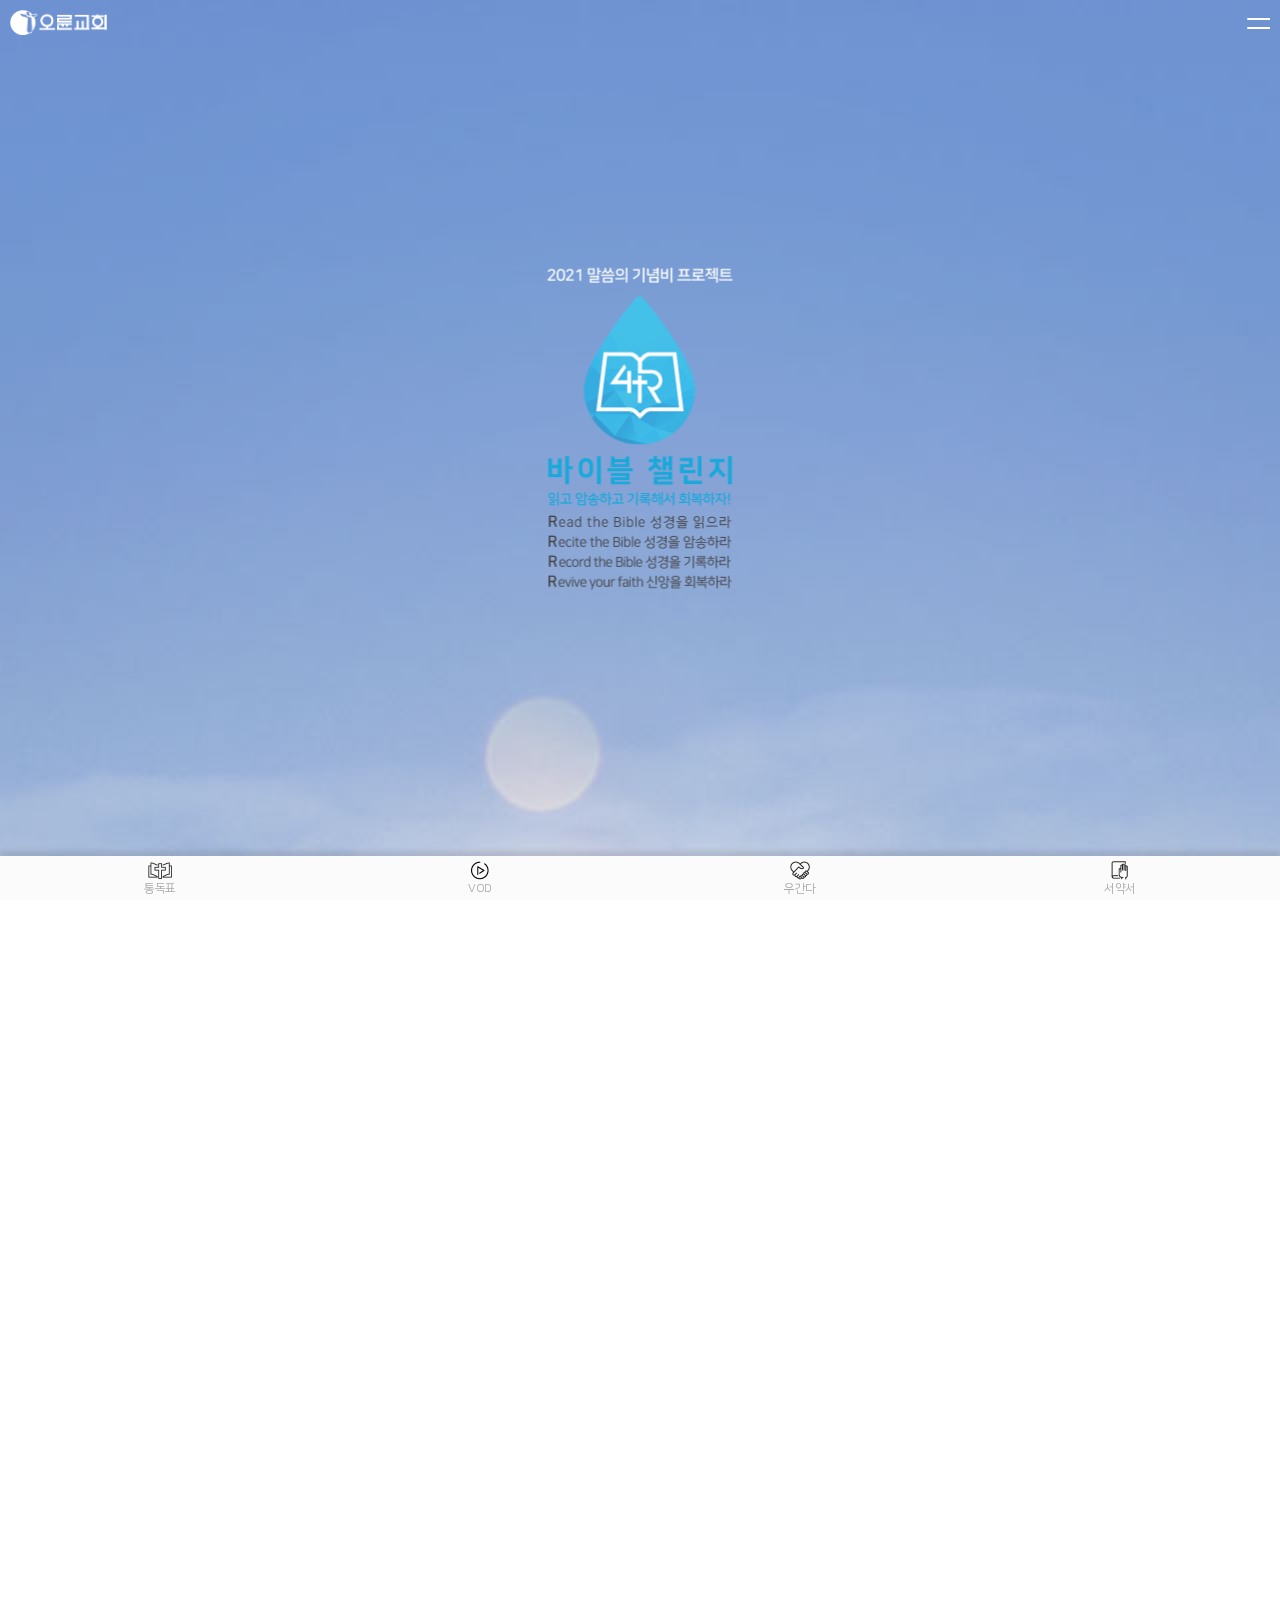
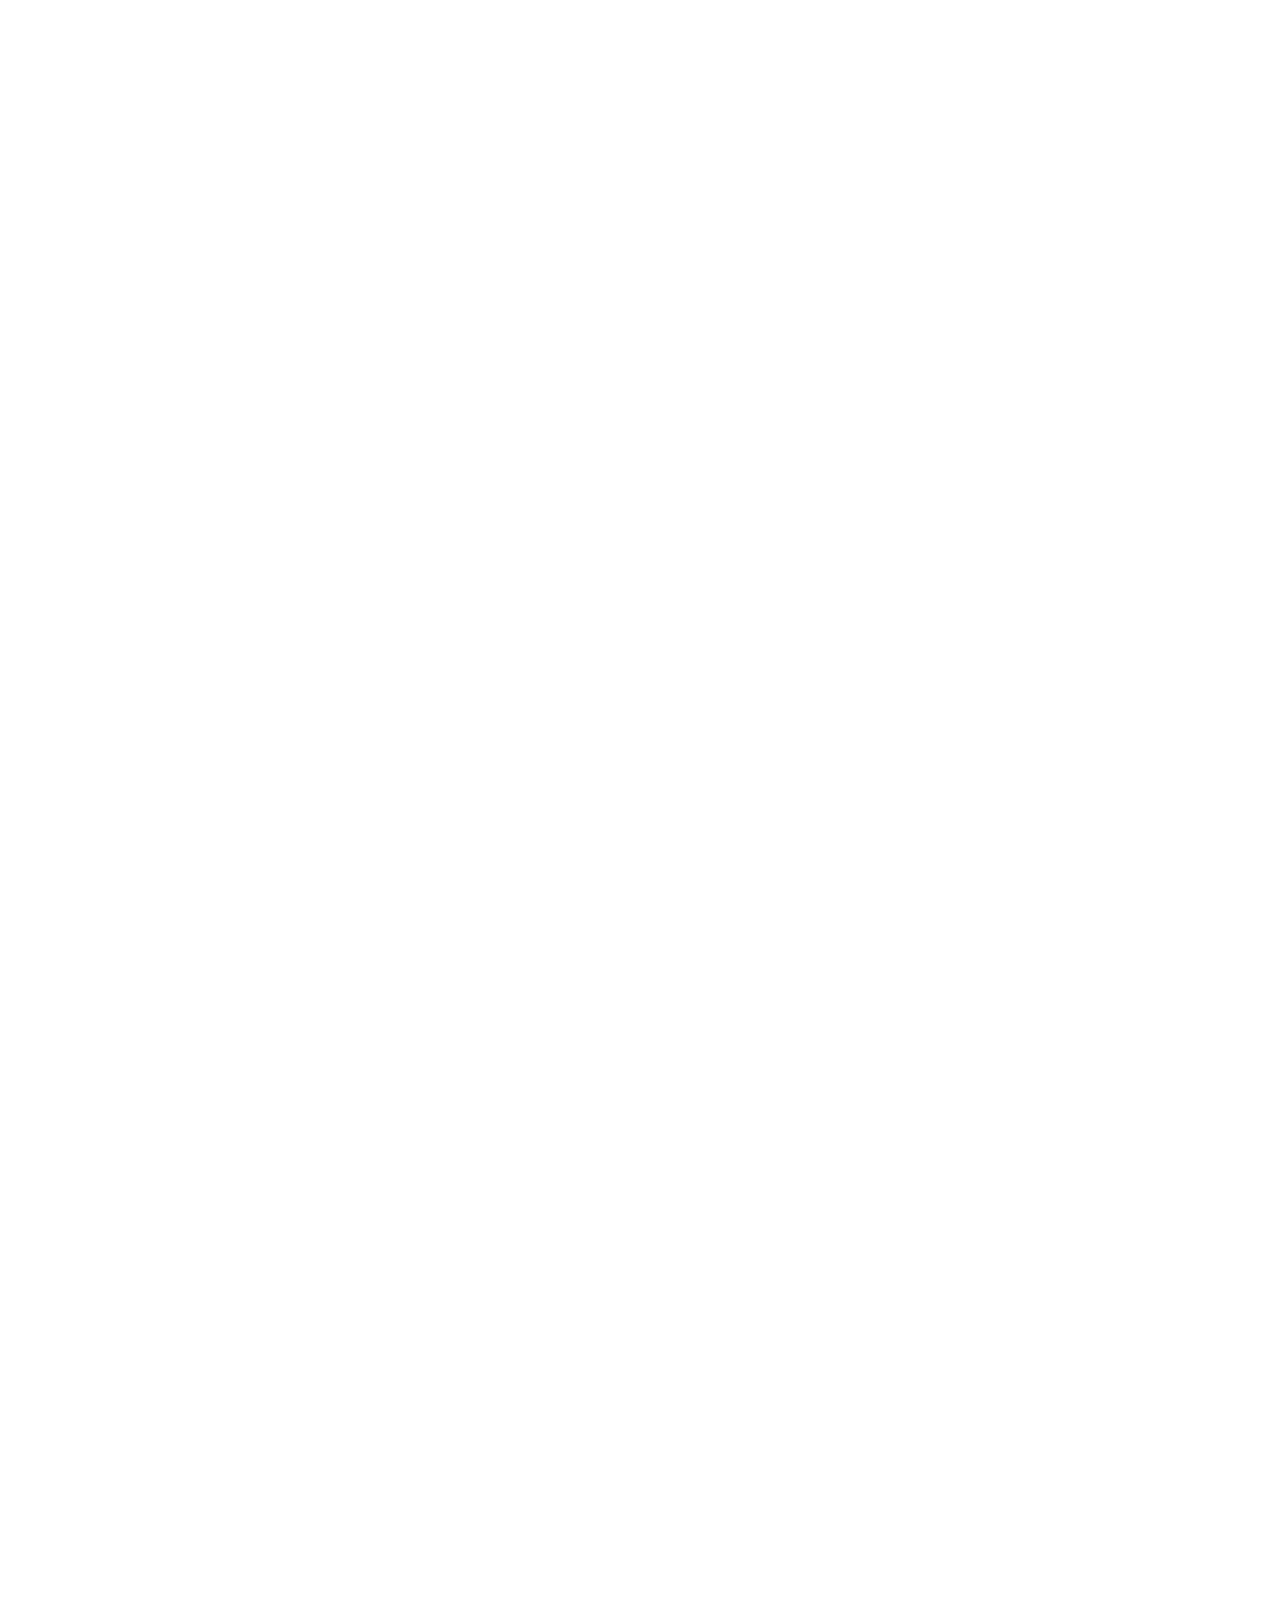
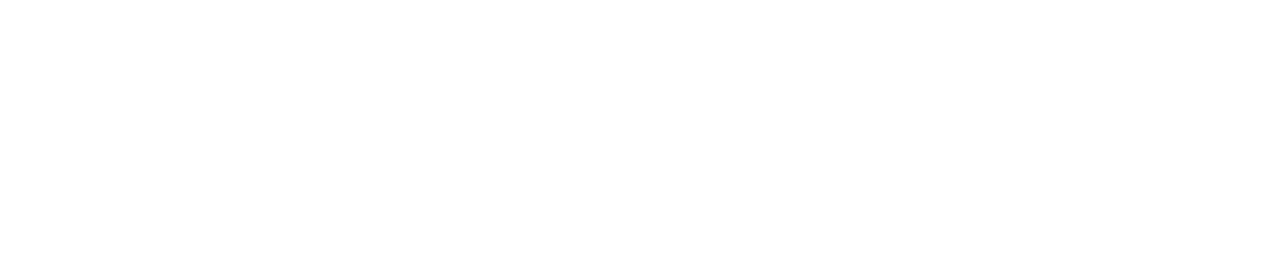
==== commit 0213e0e9: "우간다 성경보내기 및 햄버거 메뉴 추가수정관련 메인일부 적용" ====
--- a/views/main/main.html
+++ b/views/main/main.html
@@ -50,11 +50,21 @@
 		<nav class="allmenu" id="allMenu">
 			<h2 class="blind">전체메뉴</h2>
 			<!-- (개발요소) 현재 페이지 표시 li class="current" 추가 -->
+			<div class="myname"><a href="#"><strong>홍길동</strong> 님</a></div>
 			<ul class="allgnb">
-				<li class="current"><strong><a href="../sub/reading.html">나의 통독표</a></strong></li>
-				<li><strong><a href="../sub/speak.html">성경을 말하다</a></strong></li>
-				<li><strong><a href="#">우간다 성경보내기</a></strong></li>
-				<li><strong><a href="#">서약서 제출하기</a></strong></li>
+				<li><strong><a href="../sub/reading.html">나의 통독표</a></strong></li>
+				<li><strong><a href="../sub/gallery.html">52주 암송구절 일러스트</a></strong></li>
+				<li><strong><a href="../sub/speakList.html">성경을 말하다</a></strong></li>
+				<li><strong><a href="../sub/uganda.html">우간다 성경보내기</a></strong></li>
+				<li><strong><a href="../sub/oath.html">서약서 제출하기</a></strong></li>
+				<!-- 로그인 이후(s) -->
+				<li><strong><a href="#">마이페이지</a></strong></li>
+				<li><strong><a href="#">로그아웃</a></strong></li>
+				<!--// 로그인 이후(e) -->
+				<!-- 로그아웃 이후(s) -->
+				<li><strong><a href="../sub/login.html">로그인</a></strong></li>
+				<li><strong><a href="../sub/join.html">회원가입</a></strong></li>
+				<!--// 로그아웃 이후(e) -->
 			</ul>
 			<button class="btngnb_close" id="btGnbClose" type="button">전체메뉴 닫기</button>
 		</nav>
@@ -331,7 +341,7 @@
 					</a>
 				</li>
 				<li>
-					<a href="../sub/reading.html">
+					<a href="../sub/oath.html">
 						<div class="fixco fico4"></div>
 						<p>서약서</p>
 					</a>
--- a/resources/css/styles.min.css
+++ b/resources/css/styles.min.css
@@ -1 +1 @@
-@-webkit-keyframes scalein{0%{opacity:0.5;-webkit-transform:scale(1.5);transform:scale(1.5)}100%{opacity:1;-webkit-transform:scale(1);transform:scale(1)}}@keyframes scalein{0%{opacity:0.5;-webkit-transform:scale(1.5);transform:scale(1.5)}100%{opacity:1;-webkit-transform:scale(1);transform:scale(1)}}@font-face{font-family:"Nanum Square";src:url("../fonts/NanumSquareL.eot");src:url("../fonts/NanumSquareL.eot?#iefix") format("embedded-opentype"),url("../fonts/NanumSquareL.woff") format("woff"),url("../fonts/NanumSquareL.ttf") format("truetype");font-weight:300;font-style:normal}@font-face{font-family:"Nanum Square";src:url("../fonts/NanumSquareR.eot");src:url("../fonts/NanumSquareR.eot?#iefix") format("embedded-opentype"),url("../fonts/NanumSquareR.woff") format("woff"),url("../fonts/NanumSquareR.ttf") format("truetype");font-weight:400;font-style:normal}@font-face{font-family:"Nanum Square";src:url("../fonts/NanumSquareB.eot");src:url("../fonts/NanumSquareB.eot?#iefix") format("embedded-opentype"),url("../fonts/NanumSquareB.woff") format("woff"),url("../fonts/NanumSquareB.ttf") format("truetype");font-weight:700;font-style:normal}@font-face{font-family:"Nanum Square";src:url("../fonts/NanumSquareEB.eot");src:url("../fonts/NanumSquareEB.eot?#iefix") format("embedded-opentype"),url("../fonts/NanumSquareEB.woff") format("woff"),url("../fonts/NanumSquareEB.ttf") format("truetype");font-weight:900;font-style:normal}.tacenter{text-align:center}.ftc_primary{color:#01b3eb}html,body,div,span,applet,object,iframe,h1,h2,h3,h4,h5,h6,p,blockquote,pre,a,abbr,acronym,address,big,cite,code,del,dfn,em,img,ins,kbd,q,s,samp,small,strike,strong,sub,sup,tt,var,b,u,i,center,dl,dt,dd,ol,ul,li,fieldset,form,label,legend,table,caption,tbody,tfoot,thead,tr,th,td,article,aside,canvas,details,embed,figure,figcaption,footer,header,hgroup,menu,nav,output,ruby,section,summary,time,mark,audio,video{margin:0;padding:0;-webkit-box-sizing:border-box;box-sizing:border-box;word-break:keep-all}body,th,td,input,select,textarea,button{font-size:100%;font-family:"Nanum Square",sans-serif;color:#282828;line-height:1.5;font-weight:400;letter-spacing:-0.5px}article,aside,details,figcaption,figure,footer,header,hgroup,menu,nav,section,main{display:block}body{-webkit-text-size-adjust:none}h1,h2,h3,h4,h5,h6{font-size:1rem;font-weight:700}ol,ul,li,dl,dt,dd{list-style:none outside none;padding:0;margin:0}hr{display:none}span{margin:0;padding:0;outline:0}fieldset,img,table,caption,tbody,tfoot,thead,tr,th,td,button,hr{border:0}address,caption,cite,code,dfn,em,strong,th,var{font-style:normal}blockquote,q{quotes:none}blockquote:before,blockquote:after,q:before,q:after{content:"";content:none}table{width:100%;border-collapse:separate;border-spacing:0}img{vertical-align:middle}a{color:#282828;text-decoration:none;cursor:pointer}a:active,a:hover{text-decoration:none}input,select,label{vertical-align:middle}input,select,textarea,button{font-size:1rem;vertical-align:middle;padding:0;margin:0}input,textarea{font-family:"Nanum Square",sans-serif}button,input[type="text"],input[type="password"],input[type="tel"],input[type="num"],input[type="button"],input[type="submit"],input[type="reset"],input[type="file"]{-webkit-appearance:button;border-radius:0}input[type="search"]::-webkit-search-cancel-button{-webkit-appearance:none}textarea{resize:none;-webkit-box-sizing:border-box;box-sizing:border-box}button{border:0 none;background-color:transparent;cursor:pointer;vertical-align:middle}b,strong{font-weight:700}input[type="text"],input[type="password"],input[type="number"],input[type="tel"],input[type="email"],input[type="search"]{-webkit-box-sizing:border-box;box-sizing:border-box}select{position:relative;display:block;border:0 none;-webkit-appearance:none;-moz-appearance:none;-o-appearance:none;appearance:none;-webkit-box-sizing:border-box;box-sizing:border-box;padding-left:3px;background-color:transparent}select::-ms-expand{display:none}select option{border:0 none}sub{vertical-align:baseline;font-size:0.875rem}strong sub{font-weight:700}input::-ms-clear{display:none}::-webkit-input-placeholder{color:#aaa}:-ms-input-placeholder{color:#aaa}::-ms-input-placeholder{color:#aaa}::placeholder{color:#aaa}#skipNavigation{width:100%;position:absolute;top:-200px;left:0;margin:0 auto;z-index:9999}#skipNavigation a{color:#fff;display:block;height:35px;background-color:#01b3eb;text-align:center}#skipNavigation a:active,#skipNavigation a:focus{width:100%;color:#fff;position:absolute;left:0;top:200px;background:#01b3eb;line-height:35px;text-align:center;border-bottom:1px solid #dbdbdb}caption{visibility:hidden;overflow:hidden;width:0;height:0;padding:0;margin:0}legend,.blind{position:absolute;left:-9999px;top:0;height:0;color:transparent;font-size:1px;line-height:0;overflow:hidden}.clearfix::after{content:"";display:block;float:none;clear:both;height:0;font-size:0;line-height:0;visibility:hidden}.noshow{display:none}.posrel{position:relative}.wid100{width:100%}img.maxw100{max-width:100%}.mgt30{margin-top:30px}.mgb10{margin-bottom:10px}.mgb15{margin-bottom:15px}.mgb20{margin-bottom:20px}.mgb30{margin-bottom:30px}.bggray{background-color:#f5f5f5}.inputbox input{color:#282828;background-color:#fff;border:1px solid #e5e5e7;width:100%;padding:0 10px;height:38px;font-size:0.875rem;line-height:36px;border-radius:3px}.inputbox input[type="password"]{font-family:sans-serif}.selectbox{position:relative}.selectbox select{color:#282828;background-color:#fff;border:1px solid #e5e5e7;width:100%;padding:0 32px 0 10px;height:38px;font-size:0.875rem;line-height:36px;border-radius:3px}.selectbox::after{position:absolute;top:50%;-webkit-transform:translateY(-50%);transform:translateY(-50%);content:"";display:block;right:13px;width:13px;height:8px;background:url("../images/icon/select_arr.png") no-repeat;background-size:contain}.checkbox{position:relative}.checkbox input[type="radio"],.checkbox input[type="checkbox"]{position:absolute;width:1px;height:1px;padding:0;margin:-1px;overflow:hidden;clip:rect(0, 0, 0, 0);border:0}.checkbox input[type="radio"]+label,.checkbox input[type="checkbox"]+label{display:inline-block;vertical-align:middle;color:#000;position:relative;min-height:22px;line-height:1;cursor:pointer}.checkbox input[type="radio"]+label:before,.checkbox input[type="checkbox"]+label:before{display:inline-block;vertical-align:middle;-webkit-transition:all .3s ease-in-out;transition:all .3s ease-in-out;background-color:#fff;border:1px solid #e5e5e7;content:"";width:20px;height:20px;line-height:20px;margin:-1px 9px 0 0;text-align:center;border-radius:50%;-webkit-box-sizing:border-box;box-sizing:border-box;z-index:2}.checkbox input[type="radio"]:checked+label:before,.checkbox input[type="checkbox"]:checked+label:before{border-color:#01b3eb}.checkbox input[type="radio"]:checked+label:after,.checkbox input[type="checkbox"]:checked+label:after{display:inline-block;vertical-align:middle;background-color:#01b3eb;content:"";position:absolute;width:10px;height:10px;left:0;top:50%;margin:-7px 0 0 5px;border-radius:50%;-webkit-animation-name:scalein;animation-name:scalein;-webkit-animation-duration:0.3s;animation-duration:0.3s;-webkit-animation-iteration-count:1;animation-iteration-count:1;-webkit-animation-fill-mode:forwards;animation-fill-mode:forwards;z-index:1}.checkbox input[type="radio"].chkmode1+label,.checkbox input[type="checkbox"].chkmode1+label{display:inline-block;vertical-align:middle;color:transparent;font-size:1px;line-height:0;overflow:hidden;border:1px solid #e5e5e7;position:relative;width:25px;height:25px;border-radius:3px}.checkbox input[type="radio"].chkmode1+label:before,.checkbox input[type="checkbox"].chkmode1+label:before{display:inline-block;vertical-align:middle;-webkit-transition:all .3s ease-in-out;transition:all .3s ease-in-out;background-color:transparent;border:1px solid transparent;content:"";position:absolute;width:12px;height:12px;line-height:12px;left:0;top:50%;margin:-7px 0 0 5px;text-align:center;border-radius:50%;-webkit-box-sizing:border-box;box-sizing:border-box;z-index:1}.checkbox input[type="radio"].chkmode1:checked+label:before,.checkbox input[type="checkbox"].chkmode1:checked+label:before{border-color:#f15b67}.checkbox input[type="radio"].chkmode1:checked+label:after,.checkbox input[type="checkbox"].chkmode1:checked+label:after{display:inline-block;vertical-align:middle;background-color:#f15b67;content:"";position:absolute;width:12px;height:12px;left:0;top:50%;margin:-7px 0 0 5px;border-radius:50%;-webkit-animation-name:scalein;animation-name:scalein;-webkit-animation-duration:0.3s;animation-duration:0.3s;-webkit-animation-iteration-count:1;animation-iteration-count:1;-webkit-animation-fill-mode:forwards;animation-fill-mode:forwards;z-index:2}.btnwrap{position:relative}.btnwrap.twice{display:-webkit-box;display:-ms-flexbox;display:flex;-webkit-box-pack:justify;-ms-flex-pack:justify;justify-content:space-between}.btnwrap.twice button,.btnwrap.twice a{width:48.16667%}.btn1{display:block;width:100%;padding:8px 0;font-size:0.875rem;font-weight:700;text-align:center;border-radius:4px;-webkit-box-shadow:rgba(0,0,0,0.3) 0 0 4px;box-shadow:rgba(0,0,0,0.3) 0 0 4px}.btn1.titlein{position:absolute;width:auto;min-width:135px;padding-left:10px;padding-right:10px;top:0;right:0}.btn_primary{background-color:#01b3eb;color:#fff}.btn_gray{background-color:#c0c4cf;color:#fff}.btn_navy{background-color:#2b3648;color:#fff}.header{width:100%;position:fixed;height:43px;z-index:8}#header{width:100%;background-color:#44c1e9;position:relative;height:43px}.fx .header #header{background-color:#44c1e9}#header h1{width:108px;height:100%}#header h1 a{display:block;height:100%;padding:10px 0 8px 10px}#header h1 a span{color:transparent;font-size:1px;line-height:0;overflow:hidden;display:block;height:100%;background-image:url("../images/common/logo.png");background-repeat:no-repeat;background-size:contain}#header .btngnb{position:absolute;display:block;width:43px;height:43px;top:0;right:0;padding:18px 10px 14px}#header .btngnb span{color:transparent;font-size:1px;line-height:0;overflow:hidden;display:block;position:relative;height:100%}#header .btngnb span::before,#header .btngnb span::after{background-color:#fff;content:"";display:block;position:absolute;width:24px;height:2px;left:0;border-radius:2px}#header .btngnb span::before{top:0}#header .btngnb span::after{bottom:0}.allmenu{-webkit-transition:all .3s ease-in-out;transition:all .3s ease-in-out;background-color:#fff;position:fixed;width:80.3125%;height:100vh;top:0;bottom:0;right:0;z-index:10;-webkit-transform:translateX(100%);transform:translateX(100%);opacity:0;visibility:hidden}.gnbopen .allmenu{-webkit-transform:translateX(0);transform:translateX(0);opacity:1;visibility:visible}.allmenu .allgnb{padding-top:50px}.allmenu .allgnb>li>strong a{color:#000;display:block;position:relative;padding:6px 20px 6px 10px;font-weight:700}.allmenu .allgnb>li>strong a::after{position:absolute;top:50%;-webkit-transform:translateY(-50%);transform:translateY(-50%);content:"";display:block;width:6px;height:10px;right:16px;background-image:url("../images/common/arrow.png");background-size:contain}.allmenu .allgnb>li.current>strong a{background-color:#f5f5f5}.allmenu .btngnb_close{color:transparent;font-size:1px;line-height:0;overflow:hidden;display:block;position:absolute;width:40px;height:40px;top:0;right:0;background:url("../images/common/close.png") no-repeat center;background-size:18px auto}.fixmasking{-webkit-transition:all .3s ease-in-out;transition:all .3s ease-in-out;background-color:rgba(0,0,0,0.5);position:fixed;width:100%;height:100vh;top:0;left:0;right:0;bottom:0;z-index:9;opacity:0;visibility:hidden}.gnbopen .fixmasking{opacity:1;visibility:visible}.footer{background-color:#282828;padding:20px 0 60px}#footer{color:#fff}#footer h5 a{margin-left:auto;margin-right:auto;color:transparent;font-size:1px;line-height:0;overflow:hidden;display:block;width:117px;height:26.5px;margin-bottom:14px;background:url("../images/common/flogo.png") no-repeat;background-size:contain}#footer .addr,#footer .copyright{font-size:0.75rem;text-align:center;line-height:1.7}#footer .fsns{margin-left:auto;margin-right:auto;display:-webkit-box;display:-ms-flexbox;display:flex;-webkit-box-pack:justify;-ms-flex-pack:justify;justify-content:space-between;width:190px;margin-top:16px}#footer .fsns>li>a{color:transparent;font-size:1px;line-height:0;overflow:hidden;display:block;width:28px;height:28px;background-size:contain}#footer .fsns>li:nth-of-type(1)>a{background-image:url("../images/icon/fsns_1.png")}#footer .fsns>li:nth-of-type(2)>a{background-image:url("../images/icon/fsns_2.png")}#footer .fsns>li:nth-of-type(3)>a{background-image:url("../images/icon/fsns_3.png")}#footer .fsns>li:nth-of-type(4)>a{background-image:url("../images/icon/fsns_4.png")}#footer .fsns>li:nth-of-type(5)>a{background-image:url("../images/icon/fsns_5.png")}.pagecontrols{display:none;position:fixed;width:57px;height:57px;bottom:175px;right:5px;z-index:6}.pagecontrols .btn_top{border:1px solid #d4d4d4;background-color:rgba(229,229,231,0.4);-webkit-box-shadow:rgba(0,0,0,0.1) 3px 0 4px;box-shadow:rgba(0,0,0,0.1) 3px 0 4px;position:relative;display:block;height:100%;border-radius:50%;overflow:hidden}.pagecontrols .btn_top span{color:transparent;font-size:1px;line-height:0;overflow:hidden;position:absolute;top:50%;left:50%;-webkit-transform:translate(-50%, -50%);transform:translate(-50%, -50%);display:block;width:29px;height:17px;background:url("../images/common/top_arr.png") no-repeat;background-size:contain}#aniFooter{-webkit-transition:all .4s ease-in-out;transition:all .4s ease-in-out;opacity:0}#aniFooter.anistart{opacity:1}#aniFooter.anistart #footer{opacity:1}.footfixed{background-color:#fbfbfb;-webkit-box-shadow:rgba(0,0,0,0.1) 0 -5px 5px;box-shadow:rgba(0,0,0,0.1) 0 -5px 5px;position:fixed;width:100%;bottom:0;z-index:8}.footfixed ul{display:-webkit-box;display:-ms-flexbox;display:flex;-webkit-box-pack:justify;-ms-flex-pack:justify;justify-content:space-between}.footfixed ul li{width:25%}.footfixed ul li a{display:block;padding:5px 0 2px}.footfixed ul li a p{color:#aaa;font-size:0.75rem;text-align:center}.footfixed .fixco{margin-left:auto;margin-right:auto;width:24px;height:19px;background-size:contain}.footfixed .fixco.fico1{background-image:url("../images/common/fixmenu1.png")}.footfixed .fixco.fico2{background-image:url("../images/common/fixmenu2.png")}.footfixed .fixco.fico3{background-image:url("../images/common/fixmenu3.png")}.footfixed .fixco.fico4{background-image:url("../images/common/fixmenu4.png")}.container{margin-bottom:45px}#contents{position:relative;padding-top:43px}.inner{margin-left:auto;margin-right:auto;width:93.75%}.noscroll{overflow:hidden}.sectit1{color:#01b3eb;font-size:1.25rem;font-weight:900;text-align:center}.sectit2{padding-bottom:14px;font-size:1.25rem;font-weight:900}.sector1{position:relative}.bordsect{border-top:2px solid #01b3eb}.embed_container{position:relative;max-width:100%;height:0;padding-bottom:56.25%;margin-bottom:12px;overflow:hidden;z-index:1}.embed_container iframe,.embed_container object,.embed_container embed{position:absolute;width:100%;height:100%;top:0;left:0;z-index:1}.animation-waypoint{-webkit-transition:all .4s ease-in-out;transition:all .4s ease-in-out;opacity:0;-webkit-transform:translateY(50px);transform:translateY(50px)}.animation-waypoint.anistart{opacity:1;-webkit-transform:translateY(0);transform:translateY(0)}.tbl1{border-top:2px solid #01b3eb}.tbl1 thead th{color:#01b3eb;border-bottom:2px solid #44c1e9;padding:10px 5px;font-size:0.938rem;text-align:center}.tbl1 tbody td{border-bottom:1px solid #d4d4d4;border-right:1px solid #d4d4d4;padding:9px 5px;font-size:0.875rem;text-align:center}.tbl1 tbody tr td:last-of-type{border-right:none}.tbl1 tbody tr.trcolor1{background-color:#f5f5f5}.tabtype1{background-color:#f5f5f5;-webkit-box-shadow:rgba(0,0,0,0.2) inset 0 0 6px;box-shadow:rgba(0,0,0,0.2) inset 0 0 6px;display:-webkit-box;display:-ms-flexbox;display:flex;-webkit-box-pack:space-evenly;-ms-flex-pack:space-evenly;justify-content:space-evenly;border-radius:4px;overflow:hidden}.tabtype1>li{-ms-flex-preferred-size:50%;flex-basis:50%}.tabtype1>li>a{display:block;padding:5px 0;text-align:center;font-weight:700;border-radius:4px;overflow:hidden}.tabtype1>li.current>a{color:#fff;background-color:#44c1e9;-webkit-box-shadow:rgba(0,0,0,0.1) 0 0 3px;box-shadow:rgba(0,0,0,0.1) 0 0 3px}.tabtype2{border-top:2px solid #d4d4d4;border-bottom:1px solid #d4d4d4;display:-webkit-box;display:-ms-flexbox;display:flex;-webkit-box-pack:space-evenly;-ms-flex-pack:space-evenly;justify-content:space-evenly;position:relative;overflow:hidden;z-index:1}.tabtype2>li{-ms-flex-preferred-size:50%;flex-basis:50%}.tabtype2>li>a{display:block;position:relative;padding:8px 0;text-align:center;font-weight:900;z-index:2}.tabtype2>li.current>a{color:#01b3eb}.tabtype2>li.current>a::after{background-color:#01b3eb;content:"";position:absolute;width:100%;height:4px;left:0;bottom:-1px}.speakwrap{position:relative;margin-top:30px}.speakwrap .tabtype1{position:absolute;width:160px;top:0;right:0}.biblelist{display:-webkit-box;display:-ms-flexbox;display:flex;-ms-flex-wrap:wrap;flex-wrap:wrap;-webkit-box-pack:justify;-ms-flex-pack:justify;justify-content:space-between}.biblelist>li{width:72px;height:72px;margin-top:12px}.biblelist>li a{display:-webkit-box;display:-ms-flexbox;display:flex;-webkit-box-pack:stretch;-ms-flex-pack:stretch;justify-content:stretch;-ms-flex-line-pack:stretch;align-content:stretch;width:100%;height:100%;background:url("../images/icon/ico_bible.png") no-repeat;background-size:contain}.biblelist>li a span{-webkit-box-flex:1;-ms-flex:auto;flex:auto;-ms-flex-item-align:center;-ms-grid-row-align:center;align-self:center;font-size:1.375rem;font-weight:700;text-align:center}.visual_mem{position:relative;height:248px;background:url("../images/members/visual.jpg") center;background-size:cover}.visual_mem h3{position:absolute;width:100%;top:20px;text-align:center}.visual_mem h3 p{margin-bottom:8px;font-size:0.875rem;font-weight:700}.visual_mem h3 div{margin-bottom:5px}.visual_mem h3 div img{width:77px}.visual_mem h3 strong{display:block;font-size:1.5rem;font-weight:900}.memsection{border-top:2px solid #01b3eb;border-bottom:2px solid #01b3eb;position:relative;padding:24px 0}.memsection .sectit1{position:absolute;width:100%;top:-40px}.memfrm{display:-webkit-box;display:-ms-flexbox;display:flex;-webkit-box-pack:justify;-ms-flex-pack:justify;justify-content:space-between;-ms-flex-line-pack:center;align-content:center;-ms-flex-wrap:wrap;flex-wrap:wrap;margin-bottom:8px}.memfrm>dt{color:#aaa;width:73px;font-size:0.875rem;font-weight:900}.memfrm>dt label{display:block;height:100%;padding-top:10px}.memfrm>dd{width:calc(100% - 75px)}.memfrm>dd.flex{display:-webkit-box;display:-ms-flexbox;display:flex;-webkit-box-pack:justify;-ms-flex-pack:justify;justify-content:space-between}.memfrm>dd.flex .inputbox{width:calc(100% - 94px)}.memfrm>dd.flex .inpbtn{width:88px}.findmn{display:-webkit-box;display:-ms-flexbox;display:flex;-webkit-box-pack:stretch;-ms-flex-pack:stretch;justify-content:stretch;margin-top:10px}.findmn>li{position:relative;-ms-flex-preferred-size:50%;flex-basis:50%}.findmn>li::after{position:absolute;top:50%;-webkit-transform:translateY(-50%);transform:translateY(-50%);background-color:#c0c4cf;content:"";display:block;width:1px;height:20px;right:0}.findmn>li:last-of-type::after{display:none}.findmn>li>a{color:#2b3648;display:block;text-align:center;font-weight:700}.popupwrap{display:none}.poptype1{background-color:#fff;border-radius:6px;width:84.6875%;max-width:542px}.poptype1 .popcontent{padding:20px}.poptit1{color:#01b3eb;margin-bottom:8px;font-size:1.25rem;text-align:center}.poptxt1{margin-bottom:10px;font-size:0.75rem;text-align:center}.main #header{background-color:transparent}.main #contents{padding-top:0}.main .bibleweek{margin-bottom:12px;color:#01b3eb;text-decoration:underline;text-align:center}.main .weekword{font-size:0.813rem;text-align:center}.mainvisual{position:relative;height:100vh;background:url("../images/main/visual.jpg") no-repeat;background-size:cover}.mainvisual h3{position:absolute;top:50%;left:50%;-webkit-transform:translate(-50%, -50%);transform:translate(-50%, -50%)}.mainvisual h3 img{width:185px}.mainsector{padding:20px 0 35px}.maintit{color:#414042;margin-bottom:15px;font-size:1.5rem;font-weight:900;text-align:center}.maintit p{color:#aaa;font-size:0.75rem;font-weight:700;text-transform:uppercase}.maintit2{border-top:1px solid #d4d4d4;border-bottom:1px solid #d4d4d4;padding:8px 0;font-weight:900;text-align:center}.maintit2 span{color:#01b3eb}.mainbg1{background:url("../images/main/inbg1.jpg") no-repeat center top;background-size:cover}.main_sldr{border-top:2px solid #01b3eb;border-bottom:2px solid #c0c4cf}.main_sldr .item h5{border-bottom:1px solid #c0c4cf;height:40px;font-weight:900;text-align:center;line-height:40px}.main_sldr .item .sldtext{padding:15px 0 20px}.main_sldr .item .txt1{color:#01b3eb;font-size:0.875rem;text-align:center}.main_sldr .item .txt2{font-size:0.875rem;text-align:center}.main_sldr .item .sldtits1{text-align:center}.main_sldr .item .sldtits1 span{color:#01b3eb;border-left:1px solid #01b3eb;border-right:1px solid #01b3eb;display:inline-block;font-size:0.875rem;text-align:center;padding:0 5px;font-weight:700}.main_sldr .item .boxbank{display:-webkit-box;display:-ms-flexbox;display:flex;-webkit-box-pack:justify;-ms-flex-pack:justify;justify-content:space-between;-webkit-box-align:center;-ms-flex-align:center;align-items:center;padding:8px;background-image:url("../images/main/sld_bg4.jpg");background-size:cover}.main_sldr .item .boxbank .boxicon{background-color:#01b3eb;position:relative;width:46px;height:46px}.main_sldr .item .boxbank .boxicon span{position:absolute;top:50%;left:50%;-webkit-transform:translate(-50%, -50%);transform:translate(-50%, -50%);display:block;width:29px;height:33px;background:url("../images/main/ico_hand.png") no-repeat;background-size:contain}.main_sldr .item .boxbank .boxtxt{width:calc(100% - 60px);font-size:0.875rem}.main_sldr .item .boxbank .boxtxt strong{font-weight:900}.main_sldr .item .sld_ftxt{color:#01b3eb;font-size:1.125rem;text-align:center;font-weight:700}.main_sldr .item .sld_ftxt .sfico{margin-left:auto;margin-right:auto;width:32px;height:25px;margin-bottom:3px;background-image:url("../images/main/ico_bible.png");background-size:contain}.main_sldr .item .sld_dlist{text-align:center}.main_sldr .item .sld_dlist dt,.main_sldr .item .sld_dlist dd{border-bottom:1px solid #e5e5e7;font-size:0.875rem;padding-bottom:15px}.main_sldr .item .sld_dlist dt{color:#01b3eb}.main_sldr .item .sld_dlist dd{padding-top:12px}.main_sldr .item .sld_dlist dd .bold1{margin-bottom:4px;font-size:1rem;font-weight:900}.main_sldr .slick-arrow{color:transparent;font-size:1px;line-height:0;overflow:hidden;position:absolute;top:0;width:15px;height:40px;background-repeat:no-repeat;background-position:center;background-size:contain;z-index:4}.main_sldr .slick-arrow.slick-prev{left:0;background-image:url("../images/main/sld_arrl.png")}.main_sldr .slick-arrow.slick-next{right:0;background-image:url("../images/main/sld_arrr.png")}.main_sldr .slick-dots{position:absolute;width:100%;bottom:-30px;left:0;text-align:center;z-index:4}.main_sldr .slick-dots>li{display:inline-block;margin:0 3px}.main_sldr .slick-dots>li button{color:transparent;font-size:1px;line-height:0;overflow:hidden;background-color:#e5e5e7;width:55px;height:5px}.main_sldr .slick-dots>li.slick-active button{background-color:#01b3eb}
+@-webkit-keyframes scalein{0%{opacity:0.5;-webkit-transform:scale(1.5);transform:scale(1.5)}100%{opacity:1;-webkit-transform:scale(1);transform:scale(1)}}@keyframes scalein{0%{opacity:0.5;-webkit-transform:scale(1.5);transform:scale(1.5)}100%{opacity:1;-webkit-transform:scale(1);transform:scale(1)}}@font-face{font-family:"Nanum Square";src:url("../fonts/NanumSquareL.eot");src:url("../fonts/NanumSquareL.eot?#iefix") format("embedded-opentype"),url("../fonts/NanumSquareL.woff") format("woff"),url("../fonts/NanumSquareL.ttf") format("truetype");font-weight:300;font-style:normal}@font-face{font-family:"Nanum Square";src:url("../fonts/NanumSquareR.eot");src:url("../fonts/NanumSquareR.eot?#iefix") format("embedded-opentype"),url("../fonts/NanumSquareR.woff") format("woff"),url("../fonts/NanumSquareR.ttf") format("truetype");font-weight:400;font-style:normal}@font-face{font-family:"Nanum Square";src:url("../fonts/NanumSquareB.eot");src:url("../fonts/NanumSquareB.eot?#iefix") format("embedded-opentype"),url("../fonts/NanumSquareB.woff") format("woff"),url("../fonts/NanumSquareB.ttf") format("truetype");font-weight:700;font-style:normal}@font-face{font-family:"Nanum Square";src:url("../fonts/NanumSquareEB.eot");src:url("../fonts/NanumSquareEB.eot?#iefix") format("embedded-opentype"),url("../fonts/NanumSquareEB.woff") format("woff"),url("../fonts/NanumSquareEB.ttf") format("truetype");font-weight:900;font-style:normal}.tacenter{text-align:center}.ftc_primary{color:#01b3eb}html,body,div,span,applet,object,iframe,h1,h2,h3,h4,h5,h6,p,blockquote,pre,a,abbr,acronym,address,big,cite,code,del,dfn,em,img,ins,kbd,q,s,samp,small,strike,strong,sub,sup,tt,var,b,u,i,center,dl,dt,dd,ol,ul,li,fieldset,form,label,legend,table,caption,tbody,tfoot,thead,tr,th,td,article,aside,canvas,details,embed,figure,figcaption,footer,header,hgroup,menu,nav,output,ruby,section,summary,time,mark,audio,video{margin:0;padding:0;-webkit-box-sizing:border-box;box-sizing:border-box;word-break:keep-all}body,th,td,input,select,textarea,button{font-size:100%;font-family:"Nanum Square",sans-serif;color:#282828;line-height:1.5;font-weight:400;letter-spacing:-0.5px}article,aside,details,figcaption,figure,footer,header,hgroup,menu,nav,section,main{display:block}body{-webkit-text-size-adjust:none}h1,h2,h3,h4,h5,h6{font-size:1rem;font-weight:700}ol,ul,li,dl,dt,dd{list-style:none outside none;padding:0;margin:0}hr{display:none}span{margin:0;padding:0;outline:0}fieldset,img,table,caption,tbody,tfoot,thead,tr,th,td,button,hr{border:0}address,caption,cite,code,dfn,em,strong,th,var{font-style:normal}blockquote,q{quotes:none}blockquote:before,blockquote:after,q:before,q:after{content:"";content:none}table{width:100%;border-collapse:separate;border-spacing:0}img{vertical-align:middle}a{color:#282828;text-decoration:none;cursor:pointer}a:active,a:hover{text-decoration:none}input,select,label{vertical-align:middle}input,select,textarea,button{font-size:1rem;vertical-align:middle;padding:0;margin:0}input,textarea{font-family:"Nanum Square",sans-serif}button,input[type="text"],input[type="password"],input[type="tel"],input[type="num"],input[type="button"],input[type="submit"],input[type="reset"],input[type="file"]{-webkit-appearance:button;border-radius:0}input[type="search"]::-webkit-search-cancel-button{-webkit-appearance:none}textarea{resize:none;-webkit-box-sizing:border-box;box-sizing:border-box}button{border:0 none;background-color:transparent;cursor:pointer;vertical-align:middle}b,strong{font-weight:700}input[type="text"],input[type="password"],input[type="number"],input[type="tel"],input[type="email"],input[type="search"]{-webkit-box-sizing:border-box;box-sizing:border-box}select{position:relative;display:block;border:0 none;-webkit-appearance:none;-moz-appearance:none;-o-appearance:none;appearance:none;-webkit-box-sizing:border-box;box-sizing:border-box;padding-left:3px;background-color:transparent}select::-ms-expand{display:none}select option{border:0 none}sub{vertical-align:baseline;font-size:0.875rem}strong sub{font-weight:700}input::-ms-clear{display:none}::-webkit-input-placeholder{color:#aaa}:-ms-input-placeholder{color:#aaa}::-ms-input-placeholder{color:#aaa}::placeholder{color:#aaa}#skipNavigation{width:100%;position:absolute;top:-200px;left:0;margin:0 auto;z-index:9999}#skipNavigation a{color:#fff;display:block;height:35px;background-color:#01b3eb;text-align:center}#skipNavigation a:active,#skipNavigation a:focus{width:100%;color:#fff;position:absolute;left:0;top:200px;background:#01b3eb;line-height:35px;text-align:center;border-bottom:1px solid #dbdbdb}caption{visibility:hidden;overflow:hidden;width:0;height:0;padding:0;margin:0}legend,.blind{position:absolute;left:-9999px;top:0;height:0;color:transparent;font-size:1px;line-height:0;overflow:hidden}.clearfix::after{content:"";display:block;float:none;clear:both;height:0;font-size:0;line-height:0;visibility:hidden}.noshow{display:none}.posrel{position:relative}.wid100{width:100%}img.maxw100{max-width:100%}.mgt30{margin-top:30px}.mgb10{margin-bottom:10px}.mgb15{margin-bottom:15px}.mgb20{margin-bottom:20px}.mgb30{margin-bottom:30px}.pdt25{padding-top:25px}.bggray{background-color:#f5f5f5}.inputbox input{color:#282828;background-color:#fff;border:1px solid #e5e5e7;width:100%;padding:0 10px;height:38px;font-size:0.875rem;line-height:36px;border-radius:3px}.inputbox input[type="password"]{font-family:sans-serif}.selectbox{position:relative}.selectbox select{color:#282828;background-color:#fff;border:1px solid #e5e5e7;width:100%;padding:0 32px 0 10px;height:38px;font-size:0.875rem;line-height:36px;border-radius:3px}.selectbox::after{position:absolute;top:50%;-webkit-transform:translateY(-50%);transform:translateY(-50%);content:"";display:block;right:13px;width:13px;height:8px;background:url("../images/icon/select_arr.png") no-repeat;background-size:contain}.checkbox{position:relative}.checkbox input[type="radio"],.checkbox input[type="checkbox"]{position:absolute;width:1px;height:1px;padding:0;margin:-1px;overflow:hidden;clip:rect(0, 0, 0, 0);border:0}.checkbox input[type="radio"]+label,.checkbox input[type="checkbox"]+label{display:inline-block;vertical-align:middle;color:#000;position:relative;min-height:22px;line-height:1;cursor:pointer}.checkbox input[type="radio"]+label:before,.checkbox input[type="checkbox"]+label:before{display:inline-block;vertical-align:middle;-webkit-transition:all .3s ease-in-out;transition:all .3s ease-in-out;background-color:#fff;border:1px solid #e5e5e7;content:"";width:20px;height:20px;line-height:20px;margin:-1px 9px 0 0;text-align:center;border-radius:50%;-webkit-box-sizing:border-box;box-sizing:border-box;z-index:2}.checkbox input[type="radio"]:checked+label:before,.checkbox input[type="checkbox"]:checked+label:before{border-color:#01b3eb}.checkbox input[type="radio"]:checked+label:after,.checkbox input[type="checkbox"]:checked+label:after{display:inline-block;vertical-align:middle;background-color:#01b3eb;content:"";position:absolute;width:10px;height:10px;left:0;top:50%;margin:-7px 0 0 5px;border-radius:50%;-webkit-animation-name:scalein;animation-name:scalein;-webkit-animation-duration:0.3s;animation-duration:0.3s;-webkit-animation-iteration-count:1;animation-iteration-count:1;-webkit-animation-fill-mode:forwards;animation-fill-mode:forwards;z-index:1}.checkbox input[type="radio"].chkmode1+label,.checkbox input[type="checkbox"].chkmode1+label{display:inline-block;vertical-align:middle;color:transparent;font-size:1px;line-height:0;overflow:hidden;border:1px solid #e5e5e7;position:relative;width:25px;height:25px;border-radius:3px}.checkbox input[type="radio"].chkmode1+label:before,.checkbox input[type="checkbox"].chkmode1+label:before{display:inline-block;vertical-align:middle;-webkit-transition:all .3s ease-in-out;transition:all .3s ease-in-out;background-color:transparent;border:1px solid transparent;content:"";position:absolute;width:12px;height:12px;line-height:12px;left:0;top:50%;margin:-7px 0 0 5px;text-align:center;border-radius:50%;-webkit-box-sizing:border-box;box-sizing:border-box;z-index:1}.checkbox input[type="radio"].chkmode1:checked+label:before,.checkbox input[type="checkbox"].chkmode1:checked+label:before{border-color:#f15b67}.checkbox input[type="radio"].chkmode1:checked+label:after,.checkbox input[type="checkbox"].chkmode1:checked+label:after{display:inline-block;vertical-align:middle;background-color:#f15b67;content:"";position:absolute;width:12px;height:12px;left:0;top:50%;margin:-7px 0 0 5px;border-radius:50%;-webkit-animation-name:scalein;animation-name:scalein;-webkit-animation-duration:0.3s;animation-duration:0.3s;-webkit-animation-iteration-count:1;animation-iteration-count:1;-webkit-animation-fill-mode:forwards;animation-fill-mode:forwards;z-index:2}.checkbox2{position:relative}.checkbox2 input[type="radio"],.checkbox2 input[type="checkbox"]{position:absolute;width:1px;height:1px;padding:0;margin:-1px;overflow:hidden;clip:rect(0, 0, 0, 0);border:0}.checkbox2 input[type="radio"]+label,.checkbox2 input[type="checkbox"]+label{display:inline-block;vertical-align:middle;color:#01b3eb;position:relative;min-height:22px;font-size:0.875rem;line-height:1;cursor:pointer}.checkbox2 input[type="radio"]+label:after,.checkbox2 input[type="checkbox"]+label:after{display:inline-block;vertical-align:middle;-webkit-transition:all .3s ease-in-out;transition:all .3s ease-in-out;background-color:#fff;border:1px solid #e5e5e7;content:"";width:25px;height:25px;line-height:25px;margin:-1px 0 0 9px;text-align:center;border-radius:3px;-webkit-box-sizing:border-box;box-sizing:border-box;z-index:2}.checkbox2 input[type="radio"]:checked+label::before,.checkbox2 input[type="checkbox"]:checked+label::before{display:block;content:"";background-color:#f15b67;position:absolute;width:10px;height:10px;right:0;top:50%;margin:-5px 8px 0 0;border-radius:50%;-webkit-animation-name:scalein;animation-name:scalein;-webkit-animation-duration:0.3s;animation-duration:0.3s;-webkit-animation-iteration-count:1;animation-iteration-count:1;-webkit-animation-fill-mode:forwards;animation-fill-mode:forwards;z-index:1}.btnwrap{position:relative}.btnwrap.twice{display:-webkit-box;display:-ms-flexbox;display:flex;-webkit-box-pack:justify;-ms-flex-pack:justify;justify-content:space-between}.btnwrap.twice button,.btnwrap.twice a{width:48.16667%}.btn1{display:block;width:100%;padding:8px 0;font-size:0.875rem;font-weight:700;text-align:center;border-radius:4px;-webkit-box-shadow:rgba(0,0,0,0.3) 0 0 4px;box-shadow:rgba(0,0,0,0.3) 0 0 4px}.btn1.titlein{position:absolute;width:auto;min-width:135px;padding-left:10px;padding-right:10px;top:0;right:0}.btn_primary{background-color:#01b3eb;color:#fff}.btn_gray{background-color:#c0c4cf;color:#fff}.btn_navy{background-color:#2b3648;color:#fff}.header{width:100%;position:fixed;height:43px;z-index:8}#header{width:100%;background-color:#44c1e9;position:relative;height:43px}.fx .header #header{background-color:#44c1e9}#header h1{width:108px;height:100%}#header h1 a{display:block;height:100%;padding:10px 0 8px 10px}#header h1 a span{color:transparent;font-size:1px;line-height:0;overflow:hidden;display:block;height:100%;background-image:url("../images/common/logo.png");background-repeat:no-repeat;background-size:contain}#header .btngnb{position:absolute;display:block;width:43px;height:43px;top:0;right:0;padding:18px 10px 14px}#header .btngnb span{color:transparent;font-size:1px;line-height:0;overflow:hidden;display:block;position:relative;height:100%}#header .btngnb span::before,#header .btngnb span::after{background-color:#fff;content:"";display:block;position:absolute;width:24px;height:2px;left:0;border-radius:2px}#header .btngnb span::before{top:0}#header .btngnb span::after{bottom:0}.allmenu{-webkit-transition:all .3s ease-in-out;transition:all .3s ease-in-out;background-color:#fff;position:fixed;width:80.3125%;height:100vh;top:0;bottom:0;right:0;z-index:10;-webkit-transform:translateX(100%);transform:translateX(100%);opacity:0;visibility:hidden}.gnbopen .allmenu{-webkit-transform:translateX(0);transform:translateX(0);opacity:1;visibility:visible}.allmenu .myname{position:absolute;top:10px;left:10px}.allmenu .myname a{color:#aaa;display:inline-block;position:relative;padding-right:15px;font-size:0.75rem}.allmenu .myname a strong{color:#282828;font-weight:700;font-size:1rem}.allmenu .myname a::after{position:absolute;top:50%;-webkit-transform:translateY(-50%);transform:translateY(-50%);content:"";display:block;width:6px;height:10px;right:0;background:url("../images/icon/arrow.png") no-repeat;background-size:contain}.allmenu .allgnb{padding-top:50px}.allmenu .allgnb>li>strong a{color:#000;display:block;position:relative;padding:6px 20px 6px 10px;font-weight:700}.allmenu .allgnb>li>strong a::after{position:absolute;top:50%;-webkit-transform:translateY(-50%);transform:translateY(-50%);content:"";display:block;width:6px;height:10px;right:16px;background-image:url("../images/common/arrow.png");background-size:contain}.allmenu .allgnb>li.current>strong a{background-color:#f5f5f5}.allmenu .btngnb_close{color:transparent;font-size:1px;line-height:0;overflow:hidden;display:block;position:absolute;width:40px;height:40px;top:0;right:0;background:url("../images/common/close.png") no-repeat center;background-size:18px auto}.fixmasking{-webkit-transition:all .3s ease-in-out;transition:all .3s ease-in-out;background-color:rgba(0,0,0,0.5);position:fixed;width:100%;height:100vh;top:0;left:0;right:0;bottom:0;z-index:9;opacity:0;visibility:hidden}.gnbopen .fixmasking{opacity:1;visibility:visible}.footer{background-color:#282828;position:relative;padding:20px 0 70px;z-index:1}#footer{color:#fff}#footer h5 a{margin-left:auto;margin-right:auto;color:transparent;font-size:1px;line-height:0;overflow:hidden;display:block;width:117px;height:26.5px;margin-bottom:14px;background:url("../images/common/flogo.png") no-repeat;background-size:contain}#footer .addr,#footer .copyright{font-size:0.75rem;text-align:center;line-height:1.7}#footer .fsns{margin-left:auto;margin-right:auto;display:-webkit-box;display:-ms-flexbox;display:flex;-webkit-box-pack:justify;-ms-flex-pack:justify;justify-content:space-between;width:190px;margin-top:16px}#footer .fsns>li>a{color:transparent;font-size:1px;line-height:0;overflow:hidden;display:block;width:28px;height:28px;background-size:contain}#footer .fsns>li:nth-of-type(1)>a{background-image:url("../images/icon/fsns_1.png")}#footer .fsns>li:nth-of-type(2)>a{background-image:url("../images/icon/fsns_2.png")}#footer .fsns>li:nth-of-type(3)>a{background-image:url("../images/icon/fsns_3.png")}#footer .fsns>li:nth-of-type(4)>a{background-image:url("../images/icon/fsns_4.png")}#footer .fsns>li:nth-of-type(5)>a{background-image:url("../images/icon/fsns_5.png")}.pagecontrols{display:none;position:fixed;width:57px;height:57px;bottom:175px;right:5px;z-index:6}.pagecontrols .btn_top{border:1px solid #d4d4d4;background-color:rgba(229,229,231,0.4);-webkit-box-shadow:rgba(0,0,0,0.1) 3px 0 4px;box-shadow:rgba(0,0,0,0.1) 3px 0 4px;position:relative;display:block;height:100%;border-radius:50%;overflow:hidden}.pagecontrols .btn_top span{color:transparent;font-size:1px;line-height:0;overflow:hidden;position:absolute;top:50%;left:50%;-webkit-transform:translate(-50%, -50%);transform:translate(-50%, -50%);display:block;width:29px;height:17px;background:url("../images/common/top_arr.png") no-repeat;background-size:contain}#aniFooter{-webkit-transition:all .4s ease-in-out;transition:all .4s ease-in-out;opacity:0}#aniFooter.anistart{opacity:1}#aniFooter.anistart #footer{opacity:1}.footfixed{background-color:#fbfbfb;-webkit-box-shadow:rgba(0,0,0,0.1) 0 -5px 5px;box-shadow:rgba(0,0,0,0.1) 0 -5px 5px;position:fixed;width:100%;bottom:0;z-index:8}.footfixed ul{display:-webkit-box;display:-ms-flexbox;display:flex;-webkit-box-pack:justify;-ms-flex-pack:justify;justify-content:space-between}.footfixed ul li{width:25%}.footfixed ul li a{display:block;padding:5px 0 2px}.footfixed ul li a p{color:#aaa;font-size:0.75rem;text-align:center}.footfixed .fixco{margin-left:auto;margin-right:auto;width:24px;height:19px;background-size:contain}.footfixed .fixco.fico1{background-image:url("../images/common/fixmenu1.png")}.footfixed .fixco.fico2{background-image:url("../images/common/fixmenu2.png")}.footfixed .fixco.fico3{background-image:url("../images/common/fixmenu3.png")}.footfixed .fixco.fico4{background-image:url("../images/common/fixmenu4.png")}.container{margin-bottom:45px}#contents{position:relative;padding-top:43px}.inner{margin-left:auto;margin-right:auto;width:93.75%}.noscroll{overflow:hidden}.sectit1{color:#01b3eb;font-size:1.25rem;font-weight:900;text-align:center}.sectit2{padding-bottom:14px;font-size:1.25rem;font-weight:900}.sector1{position:relative}.bordsect{border-top:2px solid #01b3eb}.embed_container{position:relative;max-width:100%;height:0;padding-bottom:56.25%;margin-bottom:12px;overflow:hidden;z-index:1}.embed_container iframe,.embed_container object,.embed_container embed{position:absolute;width:100%;height:100%;top:0;left:0;z-index:1}.animation-waypoint{-webkit-transition:all .4s ease-in-out;transition:all .4s ease-in-out;opacity:0;-webkit-transform:translateY(50px);transform:translateY(50px)}.animation-waypoint.anistart{opacity:1;-webkit-transform:translateY(0);transform:translateY(0)}.tbl1{border-top:2px solid #01b3eb}.tbl1 thead th{color:#01b3eb;border-bottom:2px solid #44c1e9;padding:10px 5px;font-size:0.938rem;text-align:center}.tbl1 tbody td{border-bottom:1px solid #d4d4d4;border-right:1px solid #d4d4d4;padding:9px 5px;font-size:0.875rem;text-align:center}.tbl1 tbody tr td:last-of-type{border-right:none}.tbl1 tbody tr.trcolor1{background-color:#f5f5f5}.tabtype1{background-color:#f5f5f5;-webkit-box-shadow:rgba(0,0,0,0.2) inset 0 0 6px;box-shadow:rgba(0,0,0,0.2) inset 0 0 6px;display:-webkit-box;display:-ms-flexbox;display:flex;-webkit-box-pack:space-evenly;-ms-flex-pack:space-evenly;justify-content:space-evenly;border-radius:4px;overflow:hidden}.tabtype1>li{-ms-flex-preferred-size:50%;flex-basis:50%}.tabtype1>li>a{display:block;padding:5px 0;text-align:center;font-weight:700;border-radius:4px;overflow:hidden}.tabtype1>li.current>a{color:#fff;background-color:#44c1e9;-webkit-box-shadow:rgba(0,0,0,0.1) 0 0 3px;box-shadow:rgba(0,0,0,0.1) 0 0 3px}.tabtype2{border-top:2px solid #d4d4d4;border-bottom:1px solid #d4d4d4;display:-webkit-box;display:-ms-flexbox;display:flex;-webkit-box-pack:space-evenly;-ms-flex-pack:space-evenly;justify-content:space-evenly;position:relative;overflow:hidden;z-index:1}.tabtype2>li{-ms-flex-preferred-size:50%;flex-basis:50%}.tabtype2>li>a{display:block;position:relative;padding:8px 0;text-align:center;font-weight:900;z-index:2}.tabtype2>li.current>a{color:#01b3eb}.tabtype2>li.current>a::after{background-color:#01b3eb;content:"";position:absolute;width:100%;height:4px;left:0;bottom:-1px}.speakwrap{position:relative;margin-top:30px}.speakwrap .tabtype1{position:absolute;width:160px;top:0;right:0}.videodetail{display:none;padding-top:20px}.biblelist::after{content:"";display:block;float:none;clear:both;height:0;font-size:0;line-height:0;visibility:hidden}.biblelist>li{float:left;width:25%;margin-top:12px}.biblelist>li a{display:-webkit-box;display:-ms-flexbox;display:flex;-webkit-box-pack:stretch;-ms-flex-pack:stretch;justify-content:stretch;-ms-flex-line-pack:stretch;align-content:stretch;width:72px;height:72px;margin:auto;background:url("../images/icon/ico_bible.png") no-repeat;background-size:contain}.biblelist>li a span{-webkit-box-flex:1;-ms-flex:auto;flex:auto;-ms-flex-item-align:center;-ms-grid-row-align:center;align-self:center;font-size:1.375rem;font-weight:700;text-align:center}.biblelist>li:nth-of-type(4n+1){clear:both}.oathbg{background:url("../images/sub/oath_bg.jpg") no-repeat center top;background-size:100% auto}.subtit1{margin-bottom:25px;text-align:center}.subtit1 div{margin-bottom:5px}.subtit1 div img{width:77px}.subtit1 strong{color:#414042;display:block;font-size:1.5rem;font-weight:900}.oathlist>li{margin-bottom:15px;text-align:center}.oathlist .thumb{margin-left:auto;margin-right:auto;width:112px;height:112px;margin-bottom:5px;background-repeat:no-repeat;background-size:contain}.oathlist .thumb.tmimg1{background-image:url("../images/sub/oath1.png")}.oathlist .thumb.tmimg2{background-image:url("../images/sub/oath2.png")}.oathlist .thumb.tmimg3{background-image:url("../images/sub/oath3.png")}.oathlist .thumb.tmimg4{background-image:url("../images/sub/oath4.png")}.oathlist h5{color:#44c1e9;font-weight:700}.oathlist .oathtxt{font-size:0.875rem}.oathpri{color:#01b3eb;margin:20px 0 30px;text-align:center;font-weight:700;line-height-step:1.6}.oathpri::before{margin-left:auto;margin-right:auto;content:"";display:block;width:49px;height:25px;margin-bottom:5px;background:url("../images/icon/ico_hand.png") no-repeat;background-size:contain}.oathpri .date{margin-top:10px}.ugandabg{background:url("../images/sub/uganda_bg.jpg") no-repeat center top;background-size:100% auto}.ugntxt1{color:#414042;margin-bottom:25px;font-size:0.875rem;text-align:center}.ugntxt1 strong{color:#282828;font-size:1rem;font-weight:700}.ugnbox{margin-left:auto;margin-right:auto;color:#fff;background-color:#01b3eb;width:235px;margin-bottom:25px;padding:14px 12px 20px}.ugnbox .ugnico{margin-left:auto;margin-right:auto;width:48px;height:48px;margin-bottom:20px;background:url("../images/icon/ico_hand2.png") no-repeat;background-size:contain}.ugnbox ul{margin-bottom:10px}.ugnbox ul li{margin-bottom:2px;font-size:0.875rem}.ugnbox ul li strong{font-size:1rem;font-weight:900}.ugnbox .exam{color:#fff;position:relative;font-size:0.875rem;padding-left:36px;line-height-step:1.6}.ugnbox .exam::before{content:"(예시)";display:block;position:absolute;left:0;top:0}.dovetext{color:#01b3eb;font-weight:700;text-align:center}.dovetext::before{margin-left:auto;margin-right:auto;content:"";display:block;width:42px;height:26px;margin-bottom:6px;background:url("../images/icon/ico_dove.png") no-repeat;background-size:contain}.visual_mem{position:relative;height:248px;background:url("../images/members/visual.jpg") center;background-size:cover}.visual_mem h3{position:absolute;width:100%;top:20px;text-align:center}.visual_mem h3 p{margin-bottom:8px;font-size:0.875rem;font-weight:700}.visual_mem h3 div{margin-bottom:5px}.visual_mem h3 div img{width:77px}.visual_mem h3 strong{display:block;font-size:1.5rem;font-weight:900}.memsection{border-top:2px solid #01b3eb;border-bottom:2px solid #01b3eb;position:relative;padding:24px 0}.memsection .sectit1{position:absolute;width:100%;top:-40px}.memfrm{display:-webkit-box;display:-ms-flexbox;display:flex;-webkit-box-pack:justify;-ms-flex-pack:justify;justify-content:space-between;-ms-flex-line-pack:center;align-content:center;-ms-flex-wrap:wrap;flex-wrap:wrap;margin-bottom:8px}.memfrm>dt{color:#aaa;width:73px;font-size:0.875rem;font-weight:900}.memfrm>dt label{display:block;height:100%;padding-top:10px}.memfrm>dd{width:calc(100% - 75px)}.memfrm>dd.flex{display:-webkit-box;display:-ms-flexbox;display:flex;-webkit-box-pack:justify;-ms-flex-pack:justify;justify-content:space-between}.memfrm>dd.flex .inputbox{width:calc(100% - 94px)}.memfrm>dd.flex .inpbtn{width:88px}.findmn{display:-webkit-box;display:-ms-flexbox;display:flex;-webkit-box-pack:stretch;-ms-flex-pack:stretch;justify-content:stretch;margin-top:10px}.findmn>li{position:relative;-ms-flex-preferred-size:50%;flex-basis:50%}.findmn>li::after{position:absolute;top:50%;-webkit-transform:translateY(-50%);transform:translateY(-50%);background-color:#c0c4cf;content:"";display:block;width:1px;height:20px;right:0}.findmn>li:last-of-type::after{display:none}.findmn>li>a{color:#2b3648;display:block;text-align:center;font-weight:700}.popupwrap{display:none}.poptype1{background-color:#fff;border-radius:6px;width:84.6875%;max-width:542px}.poptype1 .popcontent{padding:20px}.poptit1{color:#01b3eb;margin-bottom:8px;font-size:1.25rem;text-align:center}.poptxt1{margin-bottom:10px;font-size:0.875rem;text-align:center}.popimgcf{text-align:center}.popimgcf img{width:141px}.main #header{background-color:transparent}.main #contents{padding-top:0}.main .bibleweek{margin-bottom:12px;color:#01b3eb;text-decoration:underline;text-align:center}.main .weekword{font-size:0.813rem;text-align:center}.mainvisual{position:relative;height:calc(100vh - 43px);background:url("../images/main/visual.jpg") no-repeat;background-size:cover}.mainvisual h3{position:absolute;top:50%;left:50%;-webkit-transform:translate(-50%, -50%);transform:translate(-50%, -50%)}.mainvisual h3 img{width:185px}.mainsector{padding:20px 0 35px}.maintit{color:#414042;margin-bottom:15px;font-size:1.5rem;font-weight:900;text-align:center}.maintit p{color:#aaa;font-size:0.75rem;font-weight:700;text-transform:uppercase}.maintit2{border-top:1px solid #d4d4d4;border-bottom:1px solid #d4d4d4;padding:8px 0;font-weight:900;text-align:center}.maintit2 span{color:#01b3eb}.mainbg1{background:url("../images/main/inbg1.jpg") no-repeat center top;background-size:cover}.main_sldr{border-top:2px solid #01b3eb;border-bottom:2px solid #c0c4cf}.main_sldr .item h5{border-bottom:1px solid #c0c4cf;height:40px;font-weight:900;text-align:center;line-height:40px}.main_sldr .item .sldtext{padding:15px 0 20px}.main_sldr .item .txt1{color:#01b3eb;font-size:0.875rem;text-align:center}.main_sldr .item .txt2{font-size:0.875rem;text-align:center}.main_sldr .item .sldtits1{text-align:center}.main_sldr .item .sldtits1 span{color:#01b3eb;border-left:1px solid #01b3eb;border-right:1px solid #01b3eb;display:inline-block;font-size:0.875rem;text-align:center;padding:0 5px;font-weight:700}.main_sldr .item .boxbank{display:-webkit-box;display:-ms-flexbox;display:flex;-webkit-box-pack:justify;-ms-flex-pack:justify;justify-content:space-between;-webkit-box-align:center;-ms-flex-align:center;align-items:center;padding:8px;background-image:url("../images/main/sld_bg4.jpg");background-size:cover}.main_sldr .item .boxbank .boxicon{background-color:#01b3eb;position:relative;width:46px;height:46px}.main_sldr .item .boxbank .boxicon span{position:absolute;top:50%;left:50%;-webkit-transform:translate(-50%, -50%);transform:translate(-50%, -50%);display:block;width:29px;height:33px;background:url("../images/main/ico_hand.png") no-repeat;background-size:contain}.main_sldr .item .boxbank .boxtxt{width:calc(100% - 60px);font-size:0.875rem}.main_sldr .item .boxbank .boxtxt strong{font-weight:900}.main_sldr .item .sld_ftxt{color:#01b3eb;font-size:1.125rem;text-align:center;font-weight:700}.main_sldr .item .sld_ftxt .sfico{margin-left:auto;margin-right:auto;width:32px;height:25px;margin-bottom:3px;background-image:url("../images/main/ico_bible.png");background-size:contain}.main_sldr .item .sld_dlist{text-align:center}.main_sldr .item .sld_dlist dt,.main_sldr .item .sld_dlist dd{border-bottom:1px solid #e5e5e7;font-size:0.875rem;padding-bottom:15px}.main_sldr .item .sld_dlist dt{color:#01b3eb}.main_sldr .item .sld_dlist dd{padding-top:12px}.main_sldr .item .sld_dlist dd .bold1{margin-bottom:4px;font-size:1rem;font-weight:900}.main_sldr .slick-arrow{color:transparent;font-size:1px;line-height:0;overflow:hidden;position:absolute;top:0;width:15px;height:40px;background-repeat:no-repeat;background-position:center;background-size:contain;z-index:4}.main_sldr .slick-arrow.slick-prev{left:0;background-image:url("../images/main/sld_arrl.png")}.main_sldr .slick-arrow.slick-next{right:0;background-image:url("../images/main/sld_arrr.png")}.main_sldr .slick-dots{position:absolute;width:100%;bottom:-30px;left:0;text-align:center;z-index:4}.main_sldr .slick-dots>li{display:inline-block;margin:0 3px}.main_sldr .slick-dots>li button{color:transparent;font-size:1px;line-height:0;overflow:hidden;background-color:#e5e5e7;width:55px;height:5px}.main_sldr .slick-dots>li.slick-active button{background-color:#01b3eb}
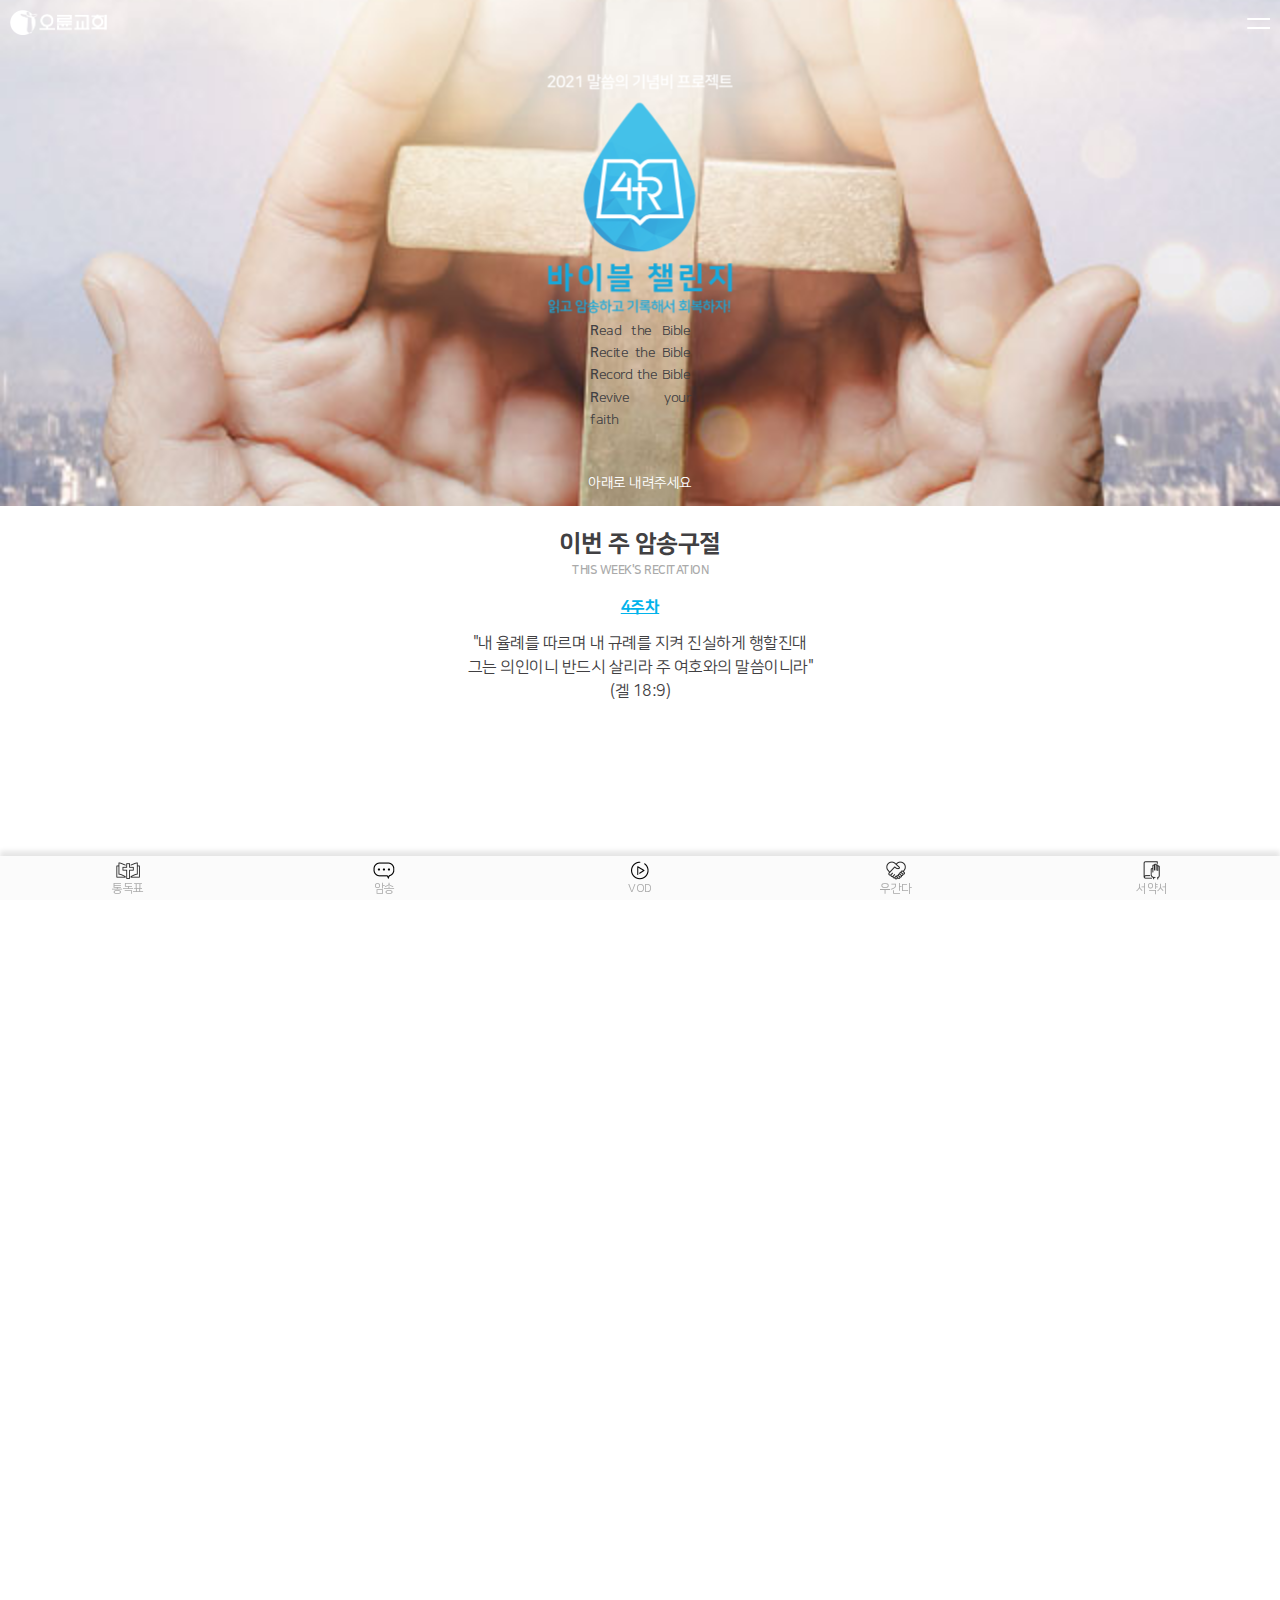
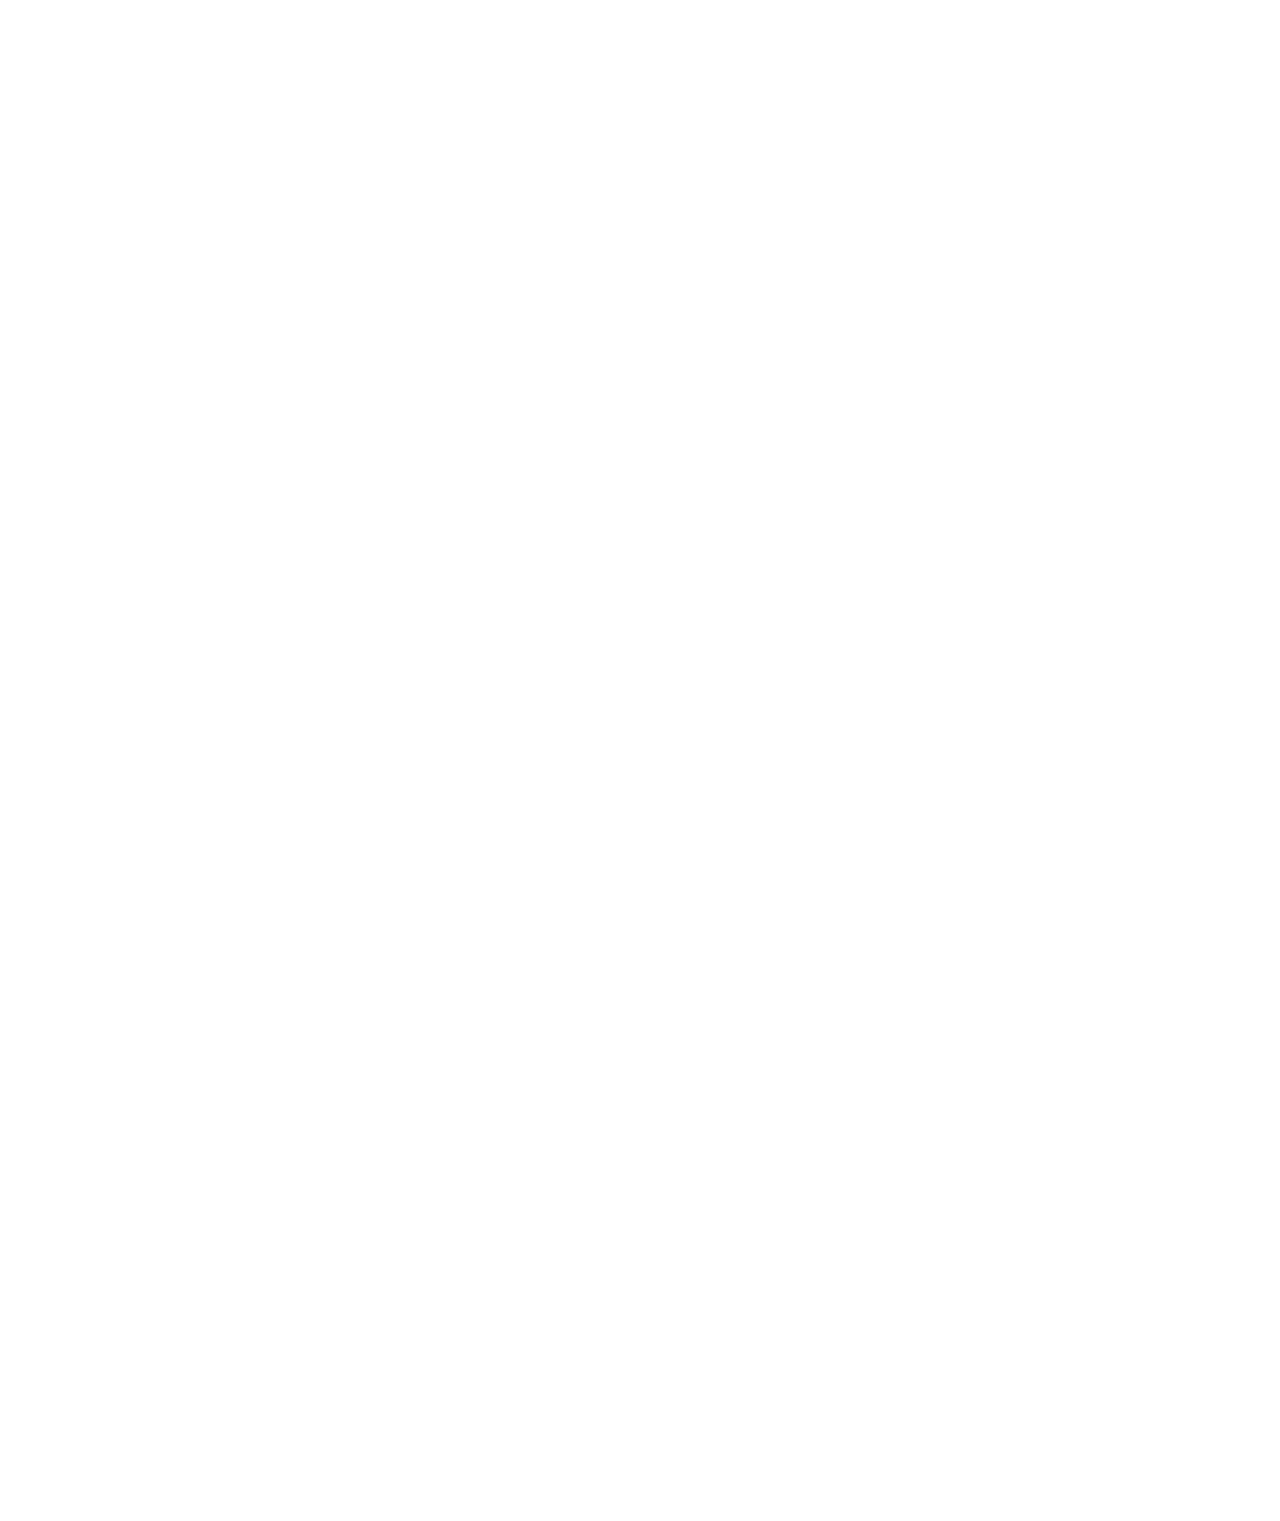
==== commit 18ff1dba: "수ㅈ12/28 수정사항 반영" ====
--- a/views/main/main.html
+++ b/views/main/main.html
@@ -76,9 +76,23 @@
 				<section class="mainvisual">
 					<h3>
 						<img src="../../resources/images/main/vis_text.png" alt="2021 말씀의 기념비 프로젝트 : 4R - 바이블 챌린지 - 읽고 암송하고 기록해서 회복하자! Read the Bible 성경을 읽으라 Recite the Bible 성경을 암송하라 Record the Bible 성경을 기록하라 Revive your faith 신앙을 회복하라">
+						<ul>
+							<li><strong>R</strong>ead the Bible</li>
+							<li><strong>R</strong>ecite the Bible</li>
+							<li><strong>R</strong>ecord the Bible</li>
+							<li><strong>R</strong>evive your faith</li>
+						</ul>
 					</h3>
-				</section>
-				<section class="mainsector animation-waypoint" id="aniPoint1">
+					<a class="bt_viscroll anchor" href="#weekWords" role="button">
+						<div class="arrow">
+							<span></span>
+							<span class="delay2"></span>
+							<span class="delay3"></span>
+						</div>
+						<p>아래로 내려주세요</p>
+					</a>
+				</section>
+				<section class="mainsector" id="weekWords">
 					<div class="inner">
 						<h4 class="maintit">
 							이번 주 암송구절
@@ -92,15 +106,15 @@
 						</div>
 					</div>
 				</section>
-				<section class="mainsector bggray animation-waypoint" id="aniPoint2">
+				<section class="mainsector bggray animation-waypoint" id="aniPoint1">
 					<div class="inner">
 						<h4 class="maintit">
-							이번 주 성경읽기 계획표
-							<p>This week's Bible Reading Plan</p>
+							이번 주 성경읽기
+							<p>This week's Bible Reading</p>
 						</h4>
 						<div class="tblwrap">
 							<table class="tbl1">
-								<caption>이번 주 성경읽기 계획표 목록(주차, 날짜, 요일, 오늘의말씀, 확인으로 구성)</caption>
+								<caption>이번 주 성경읽기 목록(주차, 날짜, 요일, 오늘의말씀, 확인으로 구성)</caption>
 								<colgroup>
 									<col style="width: 16%;">
 									<col style="width: 17%;">
@@ -122,37 +136,37 @@
 										<td scope="row" rowspan="6">1</td>
 										<td scope="row">1.4</td>
 										<td>월</td>
-										<td>창 1-4</td>
+										<td class="taleft">창 1-4</td>
 										<td><div class="checkbox"><input class="chkmode1" id="w1-1" type="checkbox"><label for="w1-1">1주차 1.4(월)</label></div></td>
 									</tr>
 									<tr>
 										<td scope="row">1.5</td>
 										<td>화</td>
-										<td>창 5-8</td>
+										<td class="taleft">창 5-8</td>
 										<td><div class="checkbox"><input class="chkmode1" id="w1-2" type="checkbox"><label for="w1-2">1주차 1.5(화)</label></div></td>
 									</tr>
 									<tr>
 										<td scope="row">1.6</td>
 										<td>수</td>
-										<td>창 9-11</td>
+										<td class="taleft">창 9-11</td>
 										<td><div class="checkbox"><input class="chkmode1" id="w1-3" type="checkbox"><label for="w1-3">1주차 1.6(수)</label></div></td>
 									</tr>
 									<tr>
 										<td scope="row">1.7</td>
 										<td>목</td>
-										<td>창 12-15</td>
+										<td class="taleft">창 12-15</td>
 										<td><div class="checkbox"><input class="chkmode1" id="w1-4" type="checkbox"><label for="w1-4">1주차 1.7(목)</label></div></td>
 									</tr>
 									<tr>
 										<td scope="row">1.8</td>
 										<td>금</td>
-										<td>창 16-19</td>
+										<td class="taleft">창 16-19</td>
 										<td><div class="checkbox"><input class="chkmode1" id="w1-5" type="checkbox"><label for="w1-5">1주차 1.8(금)</label></div></td>
 									</tr>
 									<tr>
 										<td scope="row">1.9</td>
 										<td>토</td>
-										<td>창 20-23</td>
+										<td class="taleft">창 20-23</td>
 										<td><div class="checkbox"><input class="chkmode1" id="w1-6" type="checkbox"><label for="w1-6">1주차 1.9(토)</label></div></td>
 									</tr>
 								</tbody>
@@ -160,7 +174,7 @@
 						</div>
 					</div>
 				</section>
-				<section class="mainsector mainbg1 animation-waypoint" id="aniPoint3">
+				<section class="mainsector mainbg1 animation-waypoint" id="aniPoint2">
 					<div class="inner">
 						<h4 class="maintit">
 							성경을 말하다
@@ -172,7 +186,7 @@
 						</div>
 					</div>
 				</section>
-				<section class="mainsector animation-waypoint" id="aniPoint4">
+				<section class="mainsector animation-waypoint" id="aniPoint3">
 					<div class="inner">
 						<h4 class="maintit">
 							4R 바이블 챌린지
@@ -331,18 +345,24 @@
 				<li>
 					<a href="../sub/reading.html">
 						<div class="fixco fico2"></div>
+						<p>암송</p>
+					</a>
+				</li>
+				<li>
+					<a href="../sub/reading.html">
+						<div class="fixco fico3"></div>
 						<p>VOD</p>
 					</a>
 				</li>
 				<li>
 					<a href="../sub/uganda.html">
-						<div class="fixco fico3"></div>
+						<div class="fixco fico4"></div>
 						<p>우간다</p>
 					</a>
 				</li>
 				<li>
 					<a href="../sub/oath.html">
-						<div class="fixco fico4"></div>
+						<div class="fixco fico5"></div>
 						<p>서약서</p>
 					</a>
 				</li>
@@ -353,76 +373,5 @@
 			<a class="btn_top" id="btnTop" href="javascript:void(0);"><span class="isico isi_top">위로</span></a>
 		</div>
 	</div>
-	
-	<!-- 팝업(s) -->
-	<section class="popupwrap poptype1" id="popRead1">
-		<div class="popcontent">
-			<h3 class="poptit1">통독표 제출하기</h3>
-			<p class="poptxt1">
-				통독 챌린지 성공을 축하드립니다!!<br>
-				아래 내용을 꼭 작성하시고 '제출'버튼을 눌러 주셔서 통독 챌린지를 완성해 주세요.
-			</p>
-			<form>
-				<fieldset>
-					<legend>통독표 정보입력 폼</legend>
-					<div class="memsection">
-						<dl class="memfrm">
-							<dt><label for="userName">이름</label></dt>
-							<dd>
-								<div class="inputbox"><input id="userName" type="text"></div>
-							</dd>
-						</dl>
-						<dl class="memfrm">
-							<dt><label for="userPhone">연락처</label></dt>
-							<dd>
-								<div class="inputbox"><input id="userPhone" type="tel"></div>
-							</dd>
-						</dl>
-						<dl class="memfrm">
-							<dt><label for="userDiocese">교구/부서</label></dt>
-							<dd>
-								<div class="selectbox">
-									<select id="userDiocese">
-										<option value="">선택해주세요.</option>
-										<option value="">가락</option>
-										<option value="">강동</option>
-										<option value="">둔촌</option>
-									</select>
-								</div>
-							</dd>
-						</dl>
-					</div>
-					<div class="btnwrap twice mgt30">
-						<button class="btn1 btn_navy popRead1_close popRead2_open" type="submit"><span>제출</span></button>
-						<button class="btn1 btn_gray popRead1_close" type="button"><span>취소</span></button>
-					</div>
-				</fieldset>
-			</form>
-		</div>
-	</section>
-	<!--// 팝업(e) -->
-
-	<!-- 팝업(s) -->
-	<section class="popupwrap poptype1" id="popRead2">
-		<div class="popcontent">
-			<h3 class="poptit1">통독표 제출하기</h3>
-			<p class="poptxt1">
-				통독 챌린지 성공을 축하드립니다!!<br>
-				성경 통독과 우간다 성경보내기는 하나님과 사랑과 이웃 사랑의 실천입니다!
-			</p>
-			<div class="mgb15 tacenter"><img src="../../resources/images/sub/confimg.png" alt></div>
-			<div class="mgb30">
-				<div class="checkbox">
-					<input id="bibleCheck" type="checkbox">
-					<label for="bibleCheck">우간다 성경 보내기 참여</label>
-				</div>
-			</div>
-			<div class="btnwrap twice">
-				<a class="btn1 btn_navy" href="../sub/uganda.html"><span>제출</span></a>
-				<button class="btn1 btn_gray popRead2_close" type="button"><span>취소</span></button>
-			</div>
-		</div>
-	</section>
-	<!--// 팝업(e) -->
 </body>
 </html>--- a/resources/css/styles.min.css
+++ b/resources/css/styles.min.css
@@ -1 +1 @@
-@-webkit-keyframes scalein{0%{opacity:0.5;-webkit-transform:scale(1.5);transform:scale(1.5)}100%{opacity:1;-webkit-transform:scale(1);transform:scale(1)}}@keyframes scalein{0%{opacity:0.5;-webkit-transform:scale(1.5);transform:scale(1.5)}100%{opacity:1;-webkit-transform:scale(1);transform:scale(1)}}@font-face{font-family:"Nanum Square";src:url("../fonts/NanumSquareL.eot");src:url("../fonts/NanumSquareL.eot?#iefix") format("embedded-opentype"),url("../fonts/NanumSquareL.woff") format("woff"),url("../fonts/NanumSquareL.ttf") format("truetype");font-weight:300;font-style:normal}@font-face{font-family:"Nanum Square";src:url("../fonts/NanumSquareR.eot");src:url("../fonts/NanumSquareR.eot?#iefix") format("embedded-opentype"),url("../fonts/NanumSquareR.woff") format("woff"),url("../fonts/NanumSquareR.ttf") format("truetype");font-weight:400;font-style:normal}@font-face{font-family:"Nanum Square";src:url("../fonts/NanumSquareB.eot");src:url("../fonts/NanumSquareB.eot?#iefix") format("embedded-opentype"),url("../fonts/NanumSquareB.woff") format("woff"),url("../fonts/NanumSquareB.ttf") format("truetype");font-weight:700;font-style:normal}@font-face{font-family:"Nanum Square";src:url("../fonts/NanumSquareEB.eot");src:url("../fonts/NanumSquareEB.eot?#iefix") format("embedded-opentype"),url("../fonts/NanumSquareEB.woff") format("woff"),url("../fonts/NanumSquareEB.ttf") format("truetype");font-weight:900;font-style:normal}.tacenter{text-align:center}.ftc_primary{color:#01b3eb}html,body,div,span,applet,object,iframe,h1,h2,h3,h4,h5,h6,p,blockquote,pre,a,abbr,acronym,address,big,cite,code,del,dfn,em,img,ins,kbd,q,s,samp,small,strike,strong,sub,sup,tt,var,b,u,i,center,dl,dt,dd,ol,ul,li,fieldset,form,label,legend,table,caption,tbody,tfoot,thead,tr,th,td,article,aside,canvas,details,embed,figure,figcaption,footer,header,hgroup,menu,nav,output,ruby,section,summary,time,mark,audio,video{margin:0;padding:0;-webkit-box-sizing:border-box;box-sizing:border-box;word-break:keep-all}body,th,td,input,select,textarea,button{font-size:100%;font-family:"Nanum Square",sans-serif;color:#282828;line-height:1.5;font-weight:400;letter-spacing:-0.5px}article,aside,details,figcaption,figure,footer,header,hgroup,menu,nav,section,main{display:block}body{-webkit-text-size-adjust:none}h1,h2,h3,h4,h5,h6{font-size:1rem;font-weight:700}ol,ul,li,dl,dt,dd{list-style:none outside none;padding:0;margin:0}hr{display:none}span{margin:0;padding:0;outline:0}fieldset,img,table,caption,tbody,tfoot,thead,tr,th,td,button,hr{border:0}address,caption,cite,code,dfn,em,strong,th,var{font-style:normal}blockquote,q{quotes:none}blockquote:before,blockquote:after,q:before,q:after{content:"";content:none}table{width:100%;border-collapse:separate;border-spacing:0}img{vertical-align:middle}a{color:#282828;text-decoration:none;cursor:pointer}a:active,a:hover{text-decoration:none}input,select,label{vertical-align:middle}input,select,textarea,button{font-size:1rem;vertical-align:middle;padding:0;margin:0}input,textarea{font-family:"Nanum Square",sans-serif}button,input[type="text"],input[type="password"],input[type="tel"],input[type="num"],input[type="button"],input[type="submit"],input[type="reset"],input[type="file"]{-webkit-appearance:button;border-radius:0}input[type="search"]::-webkit-search-cancel-button{-webkit-appearance:none}textarea{resize:none;-webkit-box-sizing:border-box;box-sizing:border-box}button{border:0 none;background-color:transparent;cursor:pointer;vertical-align:middle}b,strong{font-weight:700}input[type="text"],input[type="password"],input[type="number"],input[type="tel"],input[type="email"],input[type="search"]{-webkit-box-sizing:border-box;box-sizing:border-box}select{position:relative;display:block;border:0 none;-webkit-appearance:none;-moz-appearance:none;-o-appearance:none;appearance:none;-webkit-box-sizing:border-box;box-sizing:border-box;padding-left:3px;background-color:transparent}select::-ms-expand{display:none}select option{border:0 none}sub{vertical-align:baseline;font-size:0.875rem}strong sub{font-weight:700}input::-ms-clear{display:none}::-webkit-input-placeholder{color:#aaa}:-ms-input-placeholder{color:#aaa}::-ms-input-placeholder{color:#aaa}::placeholder{color:#aaa}#skipNavigation{width:100%;position:absolute;top:-200px;left:0;margin:0 auto;z-index:9999}#skipNavigation a{color:#fff;display:block;height:35px;background-color:#01b3eb;text-align:center}#skipNavigation a:active,#skipNavigation a:focus{width:100%;color:#fff;position:absolute;left:0;top:200px;background:#01b3eb;line-height:35px;text-align:center;border-bottom:1px solid #dbdbdb}caption{visibility:hidden;overflow:hidden;width:0;height:0;padding:0;margin:0}legend,.blind{position:absolute;left:-9999px;top:0;height:0;color:transparent;font-size:1px;line-height:0;overflow:hidden}.clearfix::after{content:"";display:block;float:none;clear:both;height:0;font-size:0;line-height:0;visibility:hidden}.noshow{display:none}.posrel{position:relative}.wid100{width:100%}img.maxw100{max-width:100%}.mgt30{margin-top:30px}.mgb10{margin-bottom:10px}.mgb15{margin-bottom:15px}.mgb20{margin-bottom:20px}.mgb30{margin-bottom:30px}.pdt25{padding-top:25px}.bggray{background-color:#f5f5f5}.inputbox input{color:#282828;background-color:#fff;border:1px solid #e5e5e7;width:100%;padding:0 10px;height:38px;font-size:0.875rem;line-height:36px;border-radius:3px}.inputbox input[type="password"]{font-family:sans-serif}.selectbox{position:relative}.selectbox select{color:#282828;background-color:#fff;border:1px solid #e5e5e7;width:100%;padding:0 32px 0 10px;height:38px;font-size:0.875rem;line-height:36px;border-radius:3px}.selectbox::after{position:absolute;top:50%;-webkit-transform:translateY(-50%);transform:translateY(-50%);content:"";display:block;right:13px;width:13px;height:8px;background:url("../images/icon/select_arr.png") no-repeat;background-size:contain}.checkbox{position:relative}.checkbox input[type="radio"],.checkbox input[type="checkbox"]{position:absolute;width:1px;height:1px;padding:0;margin:-1px;overflow:hidden;clip:rect(0, 0, 0, 0);border:0}.checkbox input[type="radio"]+label,.checkbox input[type="checkbox"]+label{display:inline-block;vertical-align:middle;color:#000;position:relative;min-height:22px;line-height:1;cursor:pointer}.checkbox input[type="radio"]+label:before,.checkbox input[type="checkbox"]+label:before{display:inline-block;vertical-align:middle;-webkit-transition:all .3s ease-in-out;transition:all .3s ease-in-out;background-color:#fff;border:1px solid #e5e5e7;content:"";width:20px;height:20px;line-height:20px;margin:-1px 9px 0 0;text-align:center;border-radius:50%;-webkit-box-sizing:border-box;box-sizing:border-box;z-index:2}.checkbox input[type="radio"]:checked+label:before,.checkbox input[type="checkbox"]:checked+label:before{border-color:#01b3eb}.checkbox input[type="radio"]:checked+label:after,.checkbox input[type="checkbox"]:checked+label:after{display:inline-block;vertical-align:middle;background-color:#01b3eb;content:"";position:absolute;width:10px;height:10px;left:0;top:50%;margin:-7px 0 0 5px;border-radius:50%;-webkit-animation-name:scalein;animation-name:scalein;-webkit-animation-duration:0.3s;animation-duration:0.3s;-webkit-animation-iteration-count:1;animation-iteration-count:1;-webkit-animation-fill-mode:forwards;animation-fill-mode:forwards;z-index:1}.checkbox input[type="radio"].chkmode1+label,.checkbox input[type="checkbox"].chkmode1+label{display:inline-block;vertical-align:middle;color:transparent;font-size:1px;line-height:0;overflow:hidden;border:1px solid #e5e5e7;position:relative;width:25px;height:25px;border-radius:3px}.checkbox input[type="radio"].chkmode1+label:before,.checkbox input[type="checkbox"].chkmode1+label:before{display:inline-block;vertical-align:middle;-webkit-transition:all .3s ease-in-out;transition:all .3s ease-in-out;background-color:transparent;border:1px solid transparent;content:"";position:absolute;width:12px;height:12px;line-height:12px;left:0;top:50%;margin:-7px 0 0 5px;text-align:center;border-radius:50%;-webkit-box-sizing:border-box;box-sizing:border-box;z-index:1}.checkbox input[type="radio"].chkmode1:checked+label:before,.checkbox input[type="checkbox"].chkmode1:checked+label:before{border-color:#f15b67}.checkbox input[type="radio"].chkmode1:checked+label:after,.checkbox input[type="checkbox"].chkmode1:checked+label:after{display:inline-block;vertical-align:middle;background-color:#f15b67;content:"";position:absolute;width:12px;height:12px;left:0;top:50%;margin:-7px 0 0 5px;border-radius:50%;-webkit-animation-name:scalein;animation-name:scalein;-webkit-animation-duration:0.3s;animation-duration:0.3s;-webkit-animation-iteration-count:1;animation-iteration-count:1;-webkit-animation-fill-mode:forwards;animation-fill-mode:forwards;z-index:2}.checkbox2{position:relative}.checkbox2 input[type="radio"],.checkbox2 input[type="checkbox"]{position:absolute;width:1px;height:1px;padding:0;margin:-1px;overflow:hidden;clip:rect(0, 0, 0, 0);border:0}.checkbox2 input[type="radio"]+label,.checkbox2 input[type="checkbox"]+label{display:inline-block;vertical-align:middle;color:#01b3eb;position:relative;min-height:22px;font-size:0.875rem;line-height:1;cursor:pointer}.checkbox2 input[type="radio"]+label:after,.checkbox2 input[type="checkbox"]+label:after{display:inline-block;vertical-align:middle;-webkit-transition:all .3s ease-in-out;transition:all .3s ease-in-out;background-color:#fff;border:1px solid #e5e5e7;content:"";width:25px;height:25px;line-height:25px;margin:-1px 0 0 9px;text-align:center;border-radius:3px;-webkit-box-sizing:border-box;box-sizing:border-box;z-index:2}.checkbox2 input[type="radio"]:checked+label::before,.checkbox2 input[type="checkbox"]:checked+label::before{display:block;content:"";background-color:#f15b67;position:absolute;width:10px;height:10px;right:0;top:50%;margin:-5px 8px 0 0;border-radius:50%;-webkit-animation-name:scalein;animation-name:scalein;-webkit-animation-duration:0.3s;animation-duration:0.3s;-webkit-animation-iteration-count:1;animation-iteration-count:1;-webkit-animation-fill-mode:forwards;animation-fill-mode:forwards;z-index:1}.btnwrap{position:relative}.btnwrap.twice{display:-webkit-box;display:-ms-flexbox;display:flex;-webkit-box-pack:justify;-ms-flex-pack:justify;justify-content:space-between}.btnwrap.twice button,.btnwrap.twice a{width:48.16667%}.btn1{display:block;width:100%;padding:8px 0;font-size:0.875rem;font-weight:700;text-align:center;border-radius:4px;-webkit-box-shadow:rgba(0,0,0,0.3) 0 0 4px;box-shadow:rgba(0,0,0,0.3) 0 0 4px}.btn1.titlein{position:absolute;width:auto;min-width:135px;padding-left:10px;padding-right:10px;top:0;right:0}.btn_primary{background-color:#01b3eb;color:#fff}.btn_gray{background-color:#c0c4cf;color:#fff}.btn_navy{background-color:#2b3648;color:#fff}.header{width:100%;position:fixed;height:43px;z-index:8}#header{width:100%;background-color:#44c1e9;position:relative;height:43px}.fx .header #header{background-color:#44c1e9}#header h1{width:108px;height:100%}#header h1 a{display:block;height:100%;padding:10px 0 8px 10px}#header h1 a span{color:transparent;font-size:1px;line-height:0;overflow:hidden;display:block;height:100%;background-image:url("../images/common/logo.png");background-repeat:no-repeat;background-size:contain}#header .btngnb{position:absolute;display:block;width:43px;height:43px;top:0;right:0;padding:18px 10px 14px}#header .btngnb span{color:transparent;font-size:1px;line-height:0;overflow:hidden;display:block;position:relative;height:100%}#header .btngnb span::before,#header .btngnb span::after{background-color:#fff;content:"";display:block;position:absolute;width:24px;height:2px;left:0;border-radius:2px}#header .btngnb span::before{top:0}#header .btngnb span::after{bottom:0}.allmenu{-webkit-transition:all .3s ease-in-out;transition:all .3s ease-in-out;background-color:#fff;position:fixed;width:80.3125%;height:100vh;top:0;bottom:0;right:0;z-index:10;-webkit-transform:translateX(100%);transform:translateX(100%);opacity:0;visibility:hidden}.gnbopen .allmenu{-webkit-transform:translateX(0);transform:translateX(0);opacity:1;visibility:visible}.allmenu .myname{position:absolute;top:10px;left:10px}.allmenu .myname a{color:#aaa;display:inline-block;position:relative;padding-right:15px;font-size:0.75rem}.allmenu .myname a strong{color:#282828;font-weight:700;font-size:1rem}.allmenu .myname a::after{position:absolute;top:50%;-webkit-transform:translateY(-50%);transform:translateY(-50%);content:"";display:block;width:6px;height:10px;right:0;background:url("../images/icon/arrow.png") no-repeat;background-size:contain}.allmenu .allgnb{padding-top:50px}.allmenu .allgnb>li>strong a{color:#000;display:block;position:relative;padding:6px 20px 6px 10px;font-weight:700}.allmenu .allgnb>li>strong a::after{position:absolute;top:50%;-webkit-transform:translateY(-50%);transform:translateY(-50%);content:"";display:block;width:6px;height:10px;right:16px;background-image:url("../images/common/arrow.png");background-size:contain}.allmenu .allgnb>li.current>strong a{background-color:#f5f5f5}.allmenu .btngnb_close{color:transparent;font-size:1px;line-height:0;overflow:hidden;display:block;position:absolute;width:40px;height:40px;top:0;right:0;background:url("../images/common/close.png") no-repeat center;background-size:18px auto}.fixmasking{-webkit-transition:all .3s ease-in-out;transition:all .3s ease-in-out;background-color:rgba(0,0,0,0.5);position:fixed;width:100%;height:100vh;top:0;left:0;right:0;bottom:0;z-index:9;opacity:0;visibility:hidden}.gnbopen .fixmasking{opacity:1;visibility:visible}.footer{background-color:#282828;position:relative;padding:20px 0 70px;z-index:1}#footer{color:#fff}#footer h5 a{margin-left:auto;margin-right:auto;color:transparent;font-size:1px;line-height:0;overflow:hidden;display:block;width:117px;height:26.5px;margin-bottom:14px;background:url("../images/common/flogo.png") no-repeat;background-size:contain}#footer .addr,#footer .copyright{font-size:0.75rem;text-align:center;line-height:1.7}#footer .fsns{margin-left:auto;margin-right:auto;display:-webkit-box;display:-ms-flexbox;display:flex;-webkit-box-pack:justify;-ms-flex-pack:justify;justify-content:space-between;width:190px;margin-top:16px}#footer .fsns>li>a{color:transparent;font-size:1px;line-height:0;overflow:hidden;display:block;width:28px;height:28px;background-size:contain}#footer .fsns>li:nth-of-type(1)>a{background-image:url("../images/icon/fsns_1.png")}#footer .fsns>li:nth-of-type(2)>a{background-image:url("../images/icon/fsns_2.png")}#footer .fsns>li:nth-of-type(3)>a{background-image:url("../images/icon/fsns_3.png")}#footer .fsns>li:nth-of-type(4)>a{background-image:url("../images/icon/fsns_4.png")}#footer .fsns>li:nth-of-type(5)>a{background-image:url("../images/icon/fsns_5.png")}.pagecontrols{display:none;position:fixed;width:57px;height:57px;bottom:175px;right:5px;z-index:6}.pagecontrols .btn_top{border:1px solid #d4d4d4;background-color:rgba(229,229,231,0.4);-webkit-box-shadow:rgba(0,0,0,0.1) 3px 0 4px;box-shadow:rgba(0,0,0,0.1) 3px 0 4px;position:relative;display:block;height:100%;border-radius:50%;overflow:hidden}.pagecontrols .btn_top span{color:transparent;font-size:1px;line-height:0;overflow:hidden;position:absolute;top:50%;left:50%;-webkit-transform:translate(-50%, -50%);transform:translate(-50%, -50%);display:block;width:29px;height:17px;background:url("../images/common/top_arr.png") no-repeat;background-size:contain}#aniFooter{-webkit-transition:all .4s ease-in-out;transition:all .4s ease-in-out;opacity:0}#aniFooter.anistart{opacity:1}#aniFooter.anistart #footer{opacity:1}.footfixed{background-color:#fbfbfb;-webkit-box-shadow:rgba(0,0,0,0.1) 0 -5px 5px;box-shadow:rgba(0,0,0,0.1) 0 -5px 5px;position:fixed;width:100%;bottom:0;z-index:8}.footfixed ul{display:-webkit-box;display:-ms-flexbox;display:flex;-webkit-box-pack:justify;-ms-flex-pack:justify;justify-content:space-between}.footfixed ul li{width:25%}.footfixed ul li a{display:block;padding:5px 0 2px}.footfixed ul li a p{color:#aaa;font-size:0.75rem;text-align:center}.footfixed .fixco{margin-left:auto;margin-right:auto;width:24px;height:19px;background-size:contain}.footfixed .fixco.fico1{background-image:url("../images/common/fixmenu1.png")}.footfixed .fixco.fico2{background-image:url("../images/common/fixmenu2.png")}.footfixed .fixco.fico3{background-image:url("../images/common/fixmenu3.png")}.footfixed .fixco.fico4{background-image:url("../images/common/fixmenu4.png")}.container{margin-bottom:45px}#contents{position:relative;padding-top:43px}.inner{margin-left:auto;margin-right:auto;width:93.75%}.noscroll{overflow:hidden}.sectit1{color:#01b3eb;font-size:1.25rem;font-weight:900;text-align:center}.sectit2{padding-bottom:14px;font-size:1.25rem;font-weight:900}.sector1{position:relative}.bordsect{border-top:2px solid #01b3eb}.embed_container{position:relative;max-width:100%;height:0;padding-bottom:56.25%;margin-bottom:12px;overflow:hidden;z-index:1}.embed_container iframe,.embed_container object,.embed_container embed{position:absolute;width:100%;height:100%;top:0;left:0;z-index:1}.animation-waypoint{-webkit-transition:all .4s ease-in-out;transition:all .4s ease-in-out;opacity:0;-webkit-transform:translateY(50px);transform:translateY(50px)}.animation-waypoint.anistart{opacity:1;-webkit-transform:translateY(0);transform:translateY(0)}.tbl1{border-top:2px solid #01b3eb}.tbl1 thead th{color:#01b3eb;border-bottom:2px solid #44c1e9;padding:10px 5px;font-size:0.938rem;text-align:center}.tbl1 tbody td{border-bottom:1px solid #d4d4d4;border-right:1px solid #d4d4d4;padding:9px 5px;font-size:0.875rem;text-align:center}.tbl1 tbody tr td:last-of-type{border-right:none}.tbl1 tbody tr.trcolor1{background-color:#f5f5f5}.tabtype1{background-color:#f5f5f5;-webkit-box-shadow:rgba(0,0,0,0.2) inset 0 0 6px;box-shadow:rgba(0,0,0,0.2) inset 0 0 6px;display:-webkit-box;display:-ms-flexbox;display:flex;-webkit-box-pack:space-evenly;-ms-flex-pack:space-evenly;justify-content:space-evenly;border-radius:4px;overflow:hidden}.tabtype1>li{-ms-flex-preferred-size:50%;flex-basis:50%}.tabtype1>li>a{display:block;padding:5px 0;text-align:center;font-weight:700;border-radius:4px;overflow:hidden}.tabtype1>li.current>a{color:#fff;background-color:#44c1e9;-webkit-box-shadow:rgba(0,0,0,0.1) 0 0 3px;box-shadow:rgba(0,0,0,0.1) 0 0 3px}.tabtype2{border-top:2px solid #d4d4d4;border-bottom:1px solid #d4d4d4;display:-webkit-box;display:-ms-flexbox;display:flex;-webkit-box-pack:space-evenly;-ms-flex-pack:space-evenly;justify-content:space-evenly;position:relative;overflow:hidden;z-index:1}.tabtype2>li{-ms-flex-preferred-size:50%;flex-basis:50%}.tabtype2>li>a{display:block;position:relative;padding:8px 0;text-align:center;font-weight:900;z-index:2}.tabtype2>li.current>a{color:#01b3eb}.tabtype2>li.current>a::after{background-color:#01b3eb;content:"";position:absolute;width:100%;height:4px;left:0;bottom:-1px}.speakwrap{position:relative;margin-top:30px}.speakwrap .tabtype1{position:absolute;width:160px;top:0;right:0}.videodetail{display:none;padding-top:20px}.biblelist::after{content:"";display:block;float:none;clear:both;height:0;font-size:0;line-height:0;visibility:hidden}.biblelist>li{float:left;width:25%;margin-top:12px}.biblelist>li a{display:-webkit-box;display:-ms-flexbox;display:flex;-webkit-box-pack:stretch;-ms-flex-pack:stretch;justify-content:stretch;-ms-flex-line-pack:stretch;align-content:stretch;width:72px;height:72px;margin:auto;background:url("../images/icon/ico_bible.png") no-repeat;background-size:contain}.biblelist>li a span{-webkit-box-flex:1;-ms-flex:auto;flex:auto;-ms-flex-item-align:center;-ms-grid-row-align:center;align-self:center;font-size:1.375rem;font-weight:700;text-align:center}.biblelist>li:nth-of-type(4n+1){clear:both}.oathbg{background:url("../images/sub/oath_bg.jpg") no-repeat center top;background-size:100% auto}.subtit1{margin-bottom:25px;text-align:center}.subtit1 div{margin-bottom:5px}.subtit1 div img{width:77px}.subtit1 strong{color:#414042;display:block;font-size:1.5rem;font-weight:900}.oathlist>li{margin-bottom:15px;text-align:center}.oathlist .thumb{margin-left:auto;margin-right:auto;width:112px;height:112px;margin-bottom:5px;background-repeat:no-repeat;background-size:contain}.oathlist .thumb.tmimg1{background-image:url("../images/sub/oath1.png")}.oathlist .thumb.tmimg2{background-image:url("../images/sub/oath2.png")}.oathlist .thumb.tmimg3{background-image:url("../images/sub/oath3.png")}.oathlist .thumb.tmimg4{background-image:url("../images/sub/oath4.png")}.oathlist h5{color:#44c1e9;font-weight:700}.oathlist .oathtxt{font-size:0.875rem}.oathpri{color:#01b3eb;margin:20px 0 30px;text-align:center;font-weight:700;line-height-step:1.6}.oathpri::before{margin-left:auto;margin-right:auto;content:"";display:block;width:49px;height:25px;margin-bottom:5px;background:url("../images/icon/ico_hand.png") no-repeat;background-size:contain}.oathpri .date{margin-top:10px}.ugandabg{background:url("../images/sub/uganda_bg.jpg") no-repeat center top;background-size:100% auto}.ugntxt1{color:#414042;margin-bottom:25px;font-size:0.875rem;text-align:center}.ugntxt1 strong{color:#282828;font-size:1rem;font-weight:700}.ugnbox{margin-left:auto;margin-right:auto;color:#fff;background-color:#01b3eb;width:235px;margin-bottom:25px;padding:14px 12px 20px}.ugnbox .ugnico{margin-left:auto;margin-right:auto;width:48px;height:48px;margin-bottom:20px;background:url("../images/icon/ico_hand2.png") no-repeat;background-size:contain}.ugnbox ul{margin-bottom:10px}.ugnbox ul li{margin-bottom:2px;font-size:0.875rem}.ugnbox ul li strong{font-size:1rem;font-weight:900}.ugnbox .exam{color:#fff;position:relative;font-size:0.875rem;padding-left:36px;line-height-step:1.6}.ugnbox .exam::before{content:"(예시)";display:block;position:absolute;left:0;top:0}.dovetext{color:#01b3eb;font-weight:700;text-align:center}.dovetext::before{margin-left:auto;margin-right:auto;content:"";display:block;width:42px;height:26px;margin-bottom:6px;background:url("../images/icon/ico_dove.png") no-repeat;background-size:contain}.visual_mem{position:relative;height:248px;background:url("../images/members/visual.jpg") center;background-size:cover}.visual_mem h3{position:absolute;width:100%;top:20px;text-align:center}.visual_mem h3 p{margin-bottom:8px;font-size:0.875rem;font-weight:700}.visual_mem h3 div{margin-bottom:5px}.visual_mem h3 div img{width:77px}.visual_mem h3 strong{display:block;font-size:1.5rem;font-weight:900}.memsection{border-top:2px solid #01b3eb;border-bottom:2px solid #01b3eb;position:relative;padding:24px 0}.memsection .sectit1{position:absolute;width:100%;top:-40px}.memfrm{display:-webkit-box;display:-ms-flexbox;display:flex;-webkit-box-pack:justify;-ms-flex-pack:justify;justify-content:space-between;-ms-flex-line-pack:center;align-content:center;-ms-flex-wrap:wrap;flex-wrap:wrap;margin-bottom:8px}.memfrm>dt{color:#aaa;width:73px;font-size:0.875rem;font-weight:900}.memfrm>dt label{display:block;height:100%;padding-top:10px}.memfrm>dd{width:calc(100% - 75px)}.memfrm>dd.flex{display:-webkit-box;display:-ms-flexbox;display:flex;-webkit-box-pack:justify;-ms-flex-pack:justify;justify-content:space-between}.memfrm>dd.flex .inputbox{width:calc(100% - 94px)}.memfrm>dd.flex .inpbtn{width:88px}.findmn{display:-webkit-box;display:-ms-flexbox;display:flex;-webkit-box-pack:stretch;-ms-flex-pack:stretch;justify-content:stretch;margin-top:10px}.findmn>li{position:relative;-ms-flex-preferred-size:50%;flex-basis:50%}.findmn>li::after{position:absolute;top:50%;-webkit-transform:translateY(-50%);transform:translateY(-50%);background-color:#c0c4cf;content:"";display:block;width:1px;height:20px;right:0}.findmn>li:last-of-type::after{display:none}.findmn>li>a{color:#2b3648;display:block;text-align:center;font-weight:700}.popupwrap{display:none}.poptype1{background-color:#fff;border-radius:6px;width:84.6875%;max-width:542px}.poptype1 .popcontent{padding:20px}.poptit1{color:#01b3eb;margin-bottom:8px;font-size:1.25rem;text-align:center}.poptxt1{margin-bottom:10px;font-size:0.875rem;text-align:center}.popimgcf{text-align:center}.popimgcf img{width:141px}.main #header{background-color:transparent}.main #contents{padding-top:0}.main .bibleweek{margin-bottom:12px;color:#01b3eb;text-decoration:underline;text-align:center}.main .weekword{font-size:0.813rem;text-align:center}.mainvisual{position:relative;height:calc(100vh - 43px);background:url("../images/main/visual.jpg") no-repeat;background-size:cover}.mainvisual h3{position:absolute;top:50%;left:50%;-webkit-transform:translate(-50%, -50%);transform:translate(-50%, -50%)}.mainvisual h3 img{width:185px}.mainsector{padding:20px 0 35px}.maintit{color:#414042;margin-bottom:15px;font-size:1.5rem;font-weight:900;text-align:center}.maintit p{color:#aaa;font-size:0.75rem;font-weight:700;text-transform:uppercase}.maintit2{border-top:1px solid #d4d4d4;border-bottom:1px solid #d4d4d4;padding:8px 0;font-weight:900;text-align:center}.maintit2 span{color:#01b3eb}.mainbg1{background:url("../images/main/inbg1.jpg") no-repeat center top;background-size:cover}.main_sldr{border-top:2px solid #01b3eb;border-bottom:2px solid #c0c4cf}.main_sldr .item h5{border-bottom:1px solid #c0c4cf;height:40px;font-weight:900;text-align:center;line-height:40px}.main_sldr .item .sldtext{padding:15px 0 20px}.main_sldr .item .txt1{color:#01b3eb;font-size:0.875rem;text-align:center}.main_sldr .item .txt2{font-size:0.875rem;text-align:center}.main_sldr .item .sldtits1{text-align:center}.main_sldr .item .sldtits1 span{color:#01b3eb;border-left:1px solid #01b3eb;border-right:1px solid #01b3eb;display:inline-block;font-size:0.875rem;text-align:center;padding:0 5px;font-weight:700}.main_sldr .item .boxbank{display:-webkit-box;display:-ms-flexbox;display:flex;-webkit-box-pack:justify;-ms-flex-pack:justify;justify-content:space-between;-webkit-box-align:center;-ms-flex-align:center;align-items:center;padding:8px;background-image:url("../images/main/sld_bg4.jpg");background-size:cover}.main_sldr .item .boxbank .boxicon{background-color:#01b3eb;position:relative;width:46px;height:46px}.main_sldr .item .boxbank .boxicon span{position:absolute;top:50%;left:50%;-webkit-transform:translate(-50%, -50%);transform:translate(-50%, -50%);display:block;width:29px;height:33px;background:url("../images/main/ico_hand.png") no-repeat;background-size:contain}.main_sldr .item .boxbank .boxtxt{width:calc(100% - 60px);font-size:0.875rem}.main_sldr .item .boxbank .boxtxt strong{font-weight:900}.main_sldr .item .sld_ftxt{color:#01b3eb;font-size:1.125rem;text-align:center;font-weight:700}.main_sldr .item .sld_ftxt .sfico{margin-left:auto;margin-right:auto;width:32px;height:25px;margin-bottom:3px;background-image:url("../images/main/ico_bible.png");background-size:contain}.main_sldr .item .sld_dlist{text-align:center}.main_sldr .item .sld_dlist dt,.main_sldr .item .sld_dlist dd{border-bottom:1px solid #e5e5e7;font-size:0.875rem;padding-bottom:15px}.main_sldr .item .sld_dlist dt{color:#01b3eb}.main_sldr .item .sld_dlist dd{padding-top:12px}.main_sldr .item .sld_dlist dd .bold1{margin-bottom:4px;font-size:1rem;font-weight:900}.main_sldr .slick-arrow{color:transparent;font-size:1px;line-height:0;overflow:hidden;position:absolute;top:0;width:15px;height:40px;background-repeat:no-repeat;background-position:center;background-size:contain;z-index:4}.main_sldr .slick-arrow.slick-prev{left:0;background-image:url("../images/main/sld_arrl.png")}.main_sldr .slick-arrow.slick-next{right:0;background-image:url("../images/main/sld_arrr.png")}.main_sldr .slick-dots{position:absolute;width:100%;bottom:-30px;left:0;text-align:center;z-index:4}.main_sldr .slick-dots>li{display:inline-block;margin:0 3px}.main_sldr .slick-dots>li button{color:transparent;font-size:1px;line-height:0;overflow:hidden;background-color:#e5e5e7;width:55px;height:5px}.main_sldr .slick-dots>li.slick-active button{background-color:#01b3eb}
+@-webkit-keyframes scalein{0%{opacity:0.5;-webkit-transform:scale(1.5);transform:scale(1.5)}100%{opacity:1;-webkit-transform:scale(1);transform:scale(1)}}@keyframes scalein{0%{opacity:0.5;-webkit-transform:scale(1.5);transform:scale(1.5)}100%{opacity:1;-webkit-transform:scale(1);transform:scale(1)}}@-webkit-keyframes vanishBelow{0%{opacity:0.4}100%{opacity:1;-webkit-transform:translateY(25px);transform:translateY(25px)}}@keyframes vanishBelow{0%{opacity:0.4}100%{opacity:1;-webkit-transform:translateY(25px);transform:translateY(25px)}}@font-face{font-family:"Nanum Square";src:url("../fonts/NanumSquareL.eot");src:url("../fonts/NanumSquareL.eot?#iefix") format("embedded-opentype"),url("../fonts/NanumSquareL.woff") format("woff"),url("../fonts/NanumSquareL.ttf") format("truetype");font-weight:300;font-style:normal}@font-face{font-family:"Nanum Square";src:url("../fonts/NanumSquareR.eot");src:url("../fonts/NanumSquareR.eot?#iefix") format("embedded-opentype"),url("../fonts/NanumSquareR.woff") format("woff"),url("../fonts/NanumSquareR.ttf") format("truetype");font-weight:400;font-style:normal}@font-face{font-family:"Nanum Square";src:url("../fonts/NanumSquareB.eot");src:url("../fonts/NanumSquareB.eot?#iefix") format("embedded-opentype"),url("../fonts/NanumSquareB.woff") format("woff"),url("../fonts/NanumSquareB.ttf") format("truetype");font-weight:700;font-style:normal}@font-face{font-family:"Nanum Square";src:url("../fonts/NanumSquareEB.eot");src:url("../fonts/NanumSquareEB.eot?#iefix") format("embedded-opentype"),url("../fonts/NanumSquareEB.woff") format("woff"),url("../fonts/NanumSquareEB.ttf") format("truetype");font-weight:900;font-style:normal}.tacenter{text-align:center}.ftc_primary{color:#01b3eb}html,body,div,span,applet,object,iframe,h1,h2,h3,h4,h5,h6,p,blockquote,pre,a,abbr,acronym,address,big,cite,code,del,dfn,em,img,ins,kbd,q,s,samp,small,strike,strong,sub,sup,tt,var,b,u,i,center,dl,dt,dd,ol,ul,li,fieldset,form,label,legend,table,caption,tbody,tfoot,thead,tr,th,td,article,aside,canvas,details,embed,figure,figcaption,footer,header,hgroup,menu,nav,output,ruby,section,summary,time,mark,audio,video{margin:0;padding:0;-webkit-box-sizing:border-box;box-sizing:border-box;word-break:keep-all}body,th,td,input,select,textarea,button{font-size:100%;font-family:"Nanum Square",sans-serif;color:#414042;line-height:1.5;font-weight:400;letter-spacing:-0.5px}article,aside,details,figcaption,figure,footer,header,hgroup,menu,nav,section,main{display:block}body{-webkit-text-size-adjust:none}h1,h2,h3,h4,h5,h6{font-size:1rem;font-weight:700}ol,ul,li,dl,dt,dd{list-style:none outside none;padding:0;margin:0}hr{display:none}span{margin:0;padding:0;outline:0}fieldset,img,table,caption,tbody,tfoot,thead,tr,th,td,button,hr{border:0}address,caption,cite,code,dfn,em,strong,th,var{font-style:normal}blockquote,q{quotes:none}blockquote:before,blockquote:after,q:before,q:after{content:"";content:none}table{width:100%;border-collapse:separate;border-spacing:0}img{vertical-align:middle}a{color:#414042;text-decoration:none;cursor:pointer}a:active,a:hover{text-decoration:none}input,select,label{vertical-align:middle}input,select,textarea,button{font-size:1rem;vertical-align:middle;padding:0;margin:0}input,textarea{font-family:"Nanum Square",sans-serif}button,input[type="text"],input[type="password"],input[type="tel"],input[type="num"],input[type="button"],input[type="submit"],input[type="reset"],input[type="file"]{-webkit-appearance:button;border-radius:0}input[type="search"]::-webkit-search-cancel-button{-webkit-appearance:none}textarea{resize:none;-webkit-box-sizing:border-box;box-sizing:border-box}button{border:0 none;background-color:transparent;cursor:pointer;vertical-align:middle}b,strong{font-weight:700}input[type="text"],input[type="password"],input[type="number"],input[type="tel"],input[type="email"],input[type="search"]{-webkit-box-sizing:border-box;box-sizing:border-box}select{position:relative;display:block;border:0 none;-webkit-appearance:none;-moz-appearance:none;-o-appearance:none;appearance:none;-webkit-box-sizing:border-box;box-sizing:border-box;padding-left:3px;background-color:transparent}select::-ms-expand{display:none}select option{border:0 none}sub{vertical-align:baseline;font-size:0.875rem}strong sub{font-weight:700}input::-ms-clear{display:none}::-webkit-input-placeholder{color:#aaa}:-ms-input-placeholder{color:#aaa}::-ms-input-placeholder{color:#aaa}::placeholder{color:#aaa}#skipNavigation{width:100%;position:absolute;top:-200px;left:0;margin:0 auto;z-index:9999}#skipNavigation a{color:#fff;display:block;height:35px;background-color:#01b3eb;text-align:center}#skipNavigation a:active,#skipNavigation a:focus{width:100%;color:#fff;position:absolute;left:0;top:200px;background:#01b3eb;line-height:35px;text-align:center;border-bottom:1px solid #dbdbdb}caption{visibility:hidden;overflow:hidden;width:0;height:0;padding:0;margin:0}legend,.blind{position:absolute;left:-9999px;top:0;height:0;color:transparent;font-size:1px;line-height:0;overflow:hidden}.clearfix::after{content:"";display:block;float:none;clear:both;height:0;font-size:0;line-height:0;visibility:hidden}.noshow{display:none}.posrel{position:relative}.wid100{width:100%}img.maxw100{max-width:100%}.mgt30{margin-top:30px}.mgb10{margin-bottom:10px}.mgb15{margin-bottom:15px}.mgb20{margin-bottom:20px}.mgb30{margin-bottom:30px}.pdt25{padding-top:25px}.bggray{background-color:#f5f5f5}.inputbox input{color:#414042;background-color:#fff;border:1px solid #e5e5e7;width:100%;padding:0 10px;height:38px;font-size:0.875rem;line-height:36px;border-radius:3px}.inputbox input[type="password"]{font-family:sans-serif}.selectbox{position:relative}.selectbox select{color:#414042;background-color:#fff;border:1px solid #e5e5e7;width:100%;padding:0 32px 0 10px;height:38px;font-size:0.875rem;line-height:36px;border-radius:3px}.selectbox::after{position:absolute;top:50%;-webkit-transform:translateY(-50%);transform:translateY(-50%);content:"";display:block;right:13px;width:13px;height:8px;background:url("../images/icon/select_arr.png") no-repeat;background-size:contain}.checkbox{position:relative}.checkbox input[type="radio"],.checkbox input[type="checkbox"]{position:absolute;width:1px;height:1px;padding:0;margin:-1px;overflow:hidden;clip:rect(0, 0, 0, 0);border:0}.checkbox input[type="radio"]+label,.checkbox input[type="checkbox"]+label{display:inline-block;vertical-align:middle;color:#000;position:relative;min-height:22px;line-height:1;cursor:pointer}.checkbox input[type="radio"]+label:before,.checkbox input[type="checkbox"]+label:before{display:inline-block;vertical-align:middle;-webkit-transition:all .3s ease-in-out;transition:all .3s ease-in-out;background-color:#fff;border:1px solid #e5e5e7;content:"";width:20px;height:20px;line-height:20px;margin:-1px 9px 0 0;text-align:center;border-radius:50%;-webkit-box-sizing:border-box;box-sizing:border-box;z-index:2}.checkbox input[type="radio"]:checked+label:before,.checkbox input[type="checkbox"]:checked+label:before{border-color:#01b3eb}.checkbox input[type="radio"]:checked+label:after,.checkbox input[type="checkbox"]:checked+label:after{display:inline-block;vertical-align:middle;background-color:#01b3eb;content:"";position:absolute;width:10px;height:10px;left:0;top:50%;margin:-7px 0 0 5px;border-radius:50%;-webkit-animation-name:scalein;animation-name:scalein;-webkit-animation-duration:0.3s;animation-duration:0.3s;-webkit-animation-iteration-count:1;animation-iteration-count:1;-webkit-animation-fill-mode:forwards;animation-fill-mode:forwards;z-index:1}.checkbox input[type="radio"].chkmode1+label,.checkbox input[type="checkbox"].chkmode1+label{display:inline-block;vertical-align:middle;color:transparent;font-size:1px;line-height:0;overflow:hidden;border:1px solid #e5e5e7;position:relative;width:25px;height:25px;border-radius:3px}.checkbox input[type="radio"].chkmode1+label:before,.checkbox input[type="checkbox"].chkmode1+label:before{display:inline-block;vertical-align:middle;-webkit-transition:all .3s ease-in-out;transition:all .3s ease-in-out;background-color:transparent;border:1px solid transparent;content:"";position:absolute;width:12px;height:12px;line-height:12px;left:0;top:50%;margin:-7px 0 0 5px;text-align:center;border-radius:50%;-webkit-box-sizing:border-box;box-sizing:border-box;z-index:1}.checkbox input[type="radio"].chkmode1:checked+label:before,.checkbox input[type="checkbox"].chkmode1:checked+label:before{border-color:#f15b67}.checkbox input[type="radio"].chkmode1:checked+label:after,.checkbox input[type="checkbox"].chkmode1:checked+label:after{display:inline-block;vertical-align:middle;background-color:#f15b67;content:"";position:absolute;width:12px;height:12px;left:0;top:50%;margin:-7px 0 0 5px;border-radius:50%;-webkit-animation-name:scalein;animation-name:scalein;-webkit-animation-duration:0.3s;animation-duration:0.3s;-webkit-animation-iteration-count:1;animation-iteration-count:1;-webkit-animation-fill-mode:forwards;animation-fill-mode:forwards;z-index:2}.checkbox2{position:relative}.checkbox2 input[type="radio"],.checkbox2 input[type="checkbox"]{position:absolute;width:1px;height:1px;padding:0;margin:-1px;overflow:hidden;clip:rect(0, 0, 0, 0);border:0}.checkbox2 input[type="radio"]+label,.checkbox2 input[type="checkbox"]+label{display:inline-block;vertical-align:middle;color:#01b3eb;position:relative;min-height:22px;font-size:0.875rem;line-height:1;cursor:pointer}.checkbox2 input[type="radio"]+label:after,.checkbox2 input[type="checkbox"]+label:after{display:inline-block;vertical-align:middle;-webkit-transition:all .3s ease-in-out;transition:all .3s ease-in-out;background-color:#fff;border:1px solid #e5e5e7;content:"";width:25px;height:25px;line-height:25px;margin:-1px 0 0 9px;text-align:center;border-radius:3px;-webkit-box-sizing:border-box;box-sizing:border-box;z-index:2}.checkbox2 input[type="radio"]:checked+label::before,.checkbox2 input[type="checkbox"]:checked+label::before{display:block;content:"";background-color:#f15b67;position:absolute;width:10px;height:10px;right:0;top:50%;margin:-5px 8px 0 0;border-radius:50%;-webkit-animation-name:scalein;animation-name:scalein;-webkit-animation-duration:0.3s;animation-duration:0.3s;-webkit-animation-iteration-count:1;animation-iteration-count:1;-webkit-animation-fill-mode:forwards;animation-fill-mode:forwards;z-index:1}.btnwrap{position:relative}.btnwrap.twice{display:-webkit-box;display:-ms-flexbox;display:flex;-webkit-box-pack:justify;-ms-flex-pack:justify;justify-content:space-between}.btnwrap.twice button,.btnwrap.twice a{width:48.16667%}.btn1{display:block;width:100%;padding:8px 0;font-size:0.875rem;font-weight:700;text-align:center;border-radius:4px;-webkit-box-shadow:rgba(0,0,0,0.3) 0 0 4px;box-shadow:rgba(0,0,0,0.3) 0 0 4px}.btn1.titlein{position:absolute;width:auto;min-width:135px;padding-left:10px;padding-right:10px;top:0;right:0}.btn_primary{background-color:#01b3eb;color:#fff}.btn_gray{background-color:#c0c4cf;color:#fff}.btn_navy{background-color:#2b3648;color:#fff}.header{width:100%;position:fixed;height:43px;z-index:8}#header{width:100%;background-color:#44c1e9;position:relative;height:43px}.fx .header #header{background-color:#44c1e9}#header h1{width:108px;height:100%}#header h1 a{display:block;height:100%;padding:10px 0 8px 10px}#header h1 a span{color:transparent;font-size:1px;line-height:0;overflow:hidden;display:block;height:100%;background-image:url("../images/common/logo.png");background-repeat:no-repeat;background-size:contain}#header .btngnb{position:absolute;display:block;width:43px;height:43px;top:0;right:0;padding:18px 10px 14px}#header .btngnb span{color:transparent;font-size:1px;line-height:0;overflow:hidden;display:block;position:relative;height:100%}#header .btngnb span::before,#header .btngnb span::after{background-color:#fff;content:"";display:block;position:absolute;width:24px;height:2px;left:0;border-radius:2px}#header .btngnb span::before{top:0}#header .btngnb span::after{bottom:0}.allmenu{-webkit-transition:all .3s ease-in-out;transition:all .3s ease-in-out;background-color:#fff;position:fixed;width:80.3125%;height:100vh;top:0;bottom:0;right:0;z-index:10;-webkit-transform:translateX(100%);transform:translateX(100%);opacity:0;visibility:hidden}.gnbopen .allmenu{-webkit-transform:translateX(0);transform:translateX(0);opacity:1;visibility:visible}.allmenu .myname{position:absolute;top:10px;left:10px}.allmenu .myname a{color:#aaa;display:inline-block;position:relative;padding-right:15px;font-size:0.75rem}.allmenu .myname a strong{color:#414042;font-weight:700;font-size:1rem}.allmenu .myname a::after{position:absolute;top:50%;-webkit-transform:translateY(-50%);transform:translateY(-50%);content:"";display:block;width:6px;height:10px;right:0;background:url("../images/icon/arrow.png") no-repeat;background-size:contain}.allmenu .allgnb{padding-top:50px}.allmenu .allgnb>li>strong a{color:#000;display:block;position:relative;padding:6px 20px 6px 10px;font-weight:700}.allmenu .allgnb>li>strong a::after{position:absolute;top:50%;-webkit-transform:translateY(-50%);transform:translateY(-50%);content:"";display:block;width:6px;height:10px;right:16px;background-image:url("../images/common/arrow.png");background-size:contain}.allmenu .allgnb>li.current>strong a{background-color:#f5f5f5}.allmenu .btngnb_close{color:transparent;font-size:1px;line-height:0;overflow:hidden;display:block;position:absolute;width:40px;height:40px;top:0;right:0;background:url("../images/common/close.png") no-repeat center;background-size:18px auto}.fixmasking{-webkit-transition:all .3s ease-in-out;transition:all .3s ease-in-out;background-color:rgba(0,0,0,0.5);position:fixed;width:100%;height:100vh;top:0;left:0;right:0;bottom:0;z-index:9;opacity:0;visibility:hidden}.gnbopen .fixmasking{opacity:1;visibility:visible}.footer{background-color:#414042;position:relative;padding:20px 0 70px;z-index:1}#footer{color:#fff}#footer h5 a{margin-left:auto;margin-right:auto;color:transparent;font-size:1px;line-height:0;overflow:hidden;display:block;width:117px;height:26.5px;margin-bottom:14px;background:url("../images/common/flogo.png") no-repeat;background-size:contain}#footer .addr,#footer .copyright{font-size:0.75rem;text-align:center;line-height:1.7}#footer .fsns{margin-left:auto;margin-right:auto;display:-webkit-box;display:-ms-flexbox;display:flex;-webkit-box-pack:justify;-ms-flex-pack:justify;justify-content:space-between;width:190px;margin-top:16px}#footer .fsns>li>a{color:transparent;font-size:1px;line-height:0;overflow:hidden;display:block;width:28px;height:28px;background-size:contain}#footer .fsns>li:nth-of-type(1)>a{background-image:url("../images/icon/fsns_1.png")}#footer .fsns>li:nth-of-type(2)>a{background-image:url("../images/icon/fsns_2.png")}#footer .fsns>li:nth-of-type(3)>a{background-image:url("../images/icon/fsns_3.png")}#footer .fsns>li:nth-of-type(4)>a{background-image:url("../images/icon/fsns_4.png")}#footer .fsns>li:nth-of-type(5)>a{background-image:url("../images/icon/fsns_5.png")}.pagecontrols{display:none;position:fixed;width:57px;height:57px;bottom:175px;right:5px;z-index:6}.pagecontrols .btn_top{border:1px solid #d4d4d4;background-color:rgba(229,229,231,0.4);-webkit-box-shadow:rgba(0,0,0,0.1) 3px 0 4px;box-shadow:rgba(0,0,0,0.1) 3px 0 4px;position:relative;display:block;height:100%;border-radius:50%;overflow:hidden}.pagecontrols .btn_top span{color:transparent;font-size:1px;line-height:0;overflow:hidden;position:absolute;top:50%;left:50%;-webkit-transform:translate(-50%, -50%);transform:translate(-50%, -50%);display:block;width:29px;height:17px;background:url("../images/common/top_arr.png") no-repeat;background-size:contain}#aniFooter{-webkit-transition:all .4s ease-in-out;transition:all .4s ease-in-out;opacity:0}#aniFooter.anistart{opacity:1}#aniFooter.anistart #footer{opacity:1}.footfixed{background-color:#fbfbfb;-webkit-box-shadow:rgba(0,0,0,0.1) 0 -5px 5px;box-shadow:rgba(0,0,0,0.1) 0 -5px 5px;position:fixed;width:100%;bottom:0;z-index:8}.footfixed ul{display:-webkit-box;display:-ms-flexbox;display:flex;-webkit-box-pack:justify;-ms-flex-pack:justify;justify-content:space-between}.footfixed ul li{width:25%}.footfixed ul li a{display:block;padding:5px 0 2px}.footfixed ul li a p{color:#aaa;font-size:0.75rem;text-align:center}.footfixed .fixco{margin-left:auto;margin-right:auto;width:24px;height:19px;background-size:contain}.footfixed .fixco.fico1{background-image:url("../images/common/fixmenu1.png")}.footfixed .fixco.fico2{background-image:url("../images/common/fixmenu2.png")}.footfixed .fixco.fico3{background-image:url("../images/common/fixmenu3.png")}.footfixed .fixco.fico4{background-image:url("../images/common/fixmenu4.png")}.footfixed .fixco.fico5{background-image:url("../images/common/fixmenu5.png")}.container{margin-bottom:45px}#contents{position:relative;padding-top:43px}.inner{margin-left:auto;margin-right:auto;width:93.75%}.noscroll{overflow:hidden}.sectit1{color:#01b3eb;font-size:1.25rem;font-weight:900;text-align:center}.sectit2{padding-bottom:14px;font-size:1.25rem;font-weight:900}.sector1{position:relative}.bordsect{border-top:2px solid #01b3eb}.embed_container{position:relative;max-width:100%;height:0;padding-bottom:56.25%;margin-bottom:12px;overflow:hidden;z-index:1}.embed_container iframe,.embed_container object,.embed_container embed{position:absolute;width:100%;height:100%;top:0;left:0;z-index:1}.animation-waypoint{-webkit-transition:all .4s ease-in-out;transition:all .4s ease-in-out;opacity:0;-webkit-transform:translateY(50px);transform:translateY(50px)}.animation-waypoint.anistart{opacity:1;-webkit-transform:translateY(0);transform:translateY(0)}.tbl1{border-top:2px solid #01b3eb}.tbl1 thead th{color:#01b3eb;border-bottom:2px solid #44c1e9;padding:10px 5px;font-weight:700;text-align:center}.tbl1 tbody td{border-bottom:1px solid #d4d4d4;border-right:1px solid #d4d4d4;padding:9px 5px;text-align:center}.tbl1 tbody td.taleft{text-align:left}.tbl1 tbody tr td:last-of-type{border-right:none}.tbl1 tbody tr.trcolor1{background-color:#f5f5f5}.tabtype1{background-color:#f5f5f5;-webkit-box-shadow:rgba(0,0,0,0.2) inset 0 0 6px;box-shadow:rgba(0,0,0,0.2) inset 0 0 6px;display:-webkit-box;display:-ms-flexbox;display:flex;-webkit-box-pack:space-evenly;-ms-flex-pack:space-evenly;justify-content:space-evenly;border-radius:4px;overflow:hidden}.tabtype1>li{-ms-flex-preferred-size:50%;flex-basis:50%}.tabtype1>li>a{display:block;padding:5px 0;text-align:center;font-weight:700;border-radius:4px;overflow:hidden}.tabtype1>li.current>a{color:#fff;background-color:#44c1e9;-webkit-box-shadow:rgba(0,0,0,0.1) 0 0 3px;box-shadow:rgba(0,0,0,0.1) 0 0 3px}.tabtype2{border-top:2px solid #d4d4d4;border-bottom:1px solid #d4d4d4;display:-webkit-box;display:-ms-flexbox;display:flex;-webkit-box-pack:space-evenly;-ms-flex-pack:space-evenly;justify-content:space-evenly;position:relative;overflow:hidden;z-index:1}.tabtype2>li{-ms-flex-preferred-size:50%;flex-basis:50%}.tabtype2>li>a{display:block;position:relative;padding:8px 0;text-align:center;font-weight:900;z-index:2}.tabtype2>li.current>a{color:#01b3eb}.tabtype2>li.current>a::after{background-color:#01b3eb;content:"";position:absolute;width:100%;height:4px;left:0;bottom:-1px}.speakwrap{position:relative;margin-top:30px}.speakwrap .tabtype1{position:absolute;width:160px;top:0;right:0}.videodetail{display:none;padding-top:20px}.biblelist::after{content:"";display:block;float:none;clear:both;height:0;font-size:0;line-height:0;visibility:hidden}.biblelist>li{float:left;width:25%;margin-top:12px}.biblelist>li a{display:-webkit-box;display:-ms-flexbox;display:flex;-webkit-box-pack:stretch;-ms-flex-pack:stretch;justify-content:stretch;-ms-flex-line-pack:stretch;align-content:stretch;width:72px;height:72px;margin:auto;background:url("../images/icon/ico_bible.png") no-repeat;background-size:contain}.biblelist>li a span{-webkit-box-flex:1;-ms-flex:auto;flex:auto;-ms-flex-item-align:center;-ms-grid-row-align:center;align-self:center;font-size:1.25rem;font-weight:700;text-align:center}.biblelist>li:nth-of-type(4n+1){clear:both}.biblelist>li.current a span{color:#01b3eb}.oathbg{background:url("../images/sub/oath_bg.jpg") no-repeat center top;background-size:100% auto}.subtit1{margin-bottom:25px;text-align:center}.subtit1 div{margin-bottom:5px}.subtit1 div img{width:77px}.subtit1 strong{color:#414042;display:block;font-size:1.5rem;font-weight:900}.oathlist>li{margin-bottom:15px;text-align:center}.oathlist .thumb{margin-left:auto;margin-right:auto;width:112px;height:112px;margin-bottom:5px;background-repeat:no-repeat;background-size:contain}.oathlist .thumb.tmimg1{background-image:url("../images/sub/oath1.png")}.oathlist .thumb.tmimg2{background-image:url("../images/sub/oath2.png")}.oathlist .thumb.tmimg3{background-image:url("../images/sub/oath3.png")}.oathlist .thumb.tmimg4{background-image:url("../images/sub/oath4.png")}.oathlist h5{color:#44c1e9;font-size:1.125rem;font-weight:700}.oathlist .oathtxt{font-size:1rem}.oathpri{color:#01b3eb;margin:20px 0 30px;text-align:center;font-weight:700;line-height-step:1.6}.oathpri::before{margin-left:auto;margin-right:auto;content:"";display:block;width:49px;height:25px;margin-bottom:5px;background:url("../images/icon/ico_hand.png") no-repeat;background-size:contain}.oathpri .date{margin-top:10px}.ugandabg{background:url("../images/sub/uganda_bg.jpg") no-repeat center top;background-size:100% auto}.ugntxt1{color:#414042;margin-bottom:25px;font-size:1rem;text-align:center}.ugntxt1 strong{color:#414042;font-size:1.125rem;font-weight:700}.ugnbox{margin-left:auto;margin-right:auto;color:#fff;background-color:#01b3eb;width:284px;margin-bottom:25px;padding:14px 12px 20px}.ugnbox .ugnico{margin-left:auto;margin-right:auto;width:48px;height:48px;margin-bottom:20px;background:url("../images/icon/ico_hand2.png") no-repeat;background-size:contain}.ugnbox ul{margin-bottom:10px}.ugnbox ul li{margin-bottom:2px;font-size:1rem}.ugnbox ul li strong{font-size:1.125rem;font-weight:900}.ugnbox .exam{color:#fff;position:relative;font-size:1rem;padding-left:68px;line-height:1.6}.dovetext{color:#01b3eb;font-weight:700;text-align:center}.dovetext::before{margin-left:auto;margin-right:auto;content:"";display:block;width:42px;height:26px;margin-bottom:6px;background:url("../images/icon/ico_dove.png") no-repeat;background-size:contain}.visual_mem{position:relative;height:248px;background:url("../images/members/visual.jpg") center;background-size:cover}.visual_mem h3{position:absolute;width:100%;top:20px;text-align:center}.visual_mem h3 p{margin-bottom:8px;font-size:0.875rem;font-weight:700}.visual_mem h3 div{margin-bottom:5px}.visual_mem h3 div img{width:77px}.visual_mem h3 strong{display:block;font-size:1.5rem;font-weight:900}.memsection{border-top:2px solid #01b3eb;border-bottom:2px solid #01b3eb;position:relative;padding:24px 0}.memsection .sectit1{position:absolute;width:100%;top:-40px}.memfrm{display:-webkit-box;display:-ms-flexbox;display:flex;-webkit-box-pack:justify;-ms-flex-pack:justify;justify-content:space-between;-ms-flex-line-pack:center;align-content:center;-ms-flex-wrap:wrap;flex-wrap:wrap;margin-bottom:8px}.memfrm>dt{color:#aaa;width:73px;font-size:0.875rem;font-weight:900}.memfrm>dt label{display:block;height:100%;padding-top:10px}.memfrm>dd{width:calc(100% - 75px)}.memfrm>dd.flex{display:-webkit-box;display:-ms-flexbox;display:flex;-webkit-box-pack:justify;-ms-flex-pack:justify;justify-content:space-between}.memfrm>dd.flex .inputbox{width:calc(100% - 94px)}.memfrm>dd.flex .inpbtn{width:88px}.findmn{display:-webkit-box;display:-ms-flexbox;display:flex;-webkit-box-pack:stretch;-ms-flex-pack:stretch;justify-content:stretch;margin-top:10px}.findmn>li{position:relative;-ms-flex-preferred-size:50%;flex-basis:50%}.findmn>li::after{position:absolute;top:50%;-webkit-transform:translateY(-50%);transform:translateY(-50%);background-color:#c0c4cf;content:"";display:block;width:1px;height:20px;right:0}.findmn>li:last-of-type::after{display:none}.findmn>li>a{color:#2b3648;display:block;text-align:center;font-weight:700}.popupwrap{display:none}.poptype1{background-color:#fff;border-radius:6px;width:84.6875%;max-width:542px}.poptype1 .popcontent{padding:20px}.poptit1{color:#01b3eb;margin-bottom:8px;font-size:1.25rem;text-align:center}.poptxt1{margin-bottom:10px;font-size:0.875rem;text-align:center}.popimgcf{text-align:center}.popimgcf img{width:184px}.main #header{background-color:transparent}.main #contents{padding-top:0}.main .bibleweek{color:#01b3eb;margin-bottom:12px;font-weight:900;text-decoration:underline;text-align:center}.main .weekword{text-align:center}.mainvisual{position:relative;height:506px;background:url("../images/main/visual.jpg") no-repeat center bottom;background-size:cover}.mainvisual h3{position:absolute;top:50%;left:50%;-webkit-transform:translate(-50%, -50%);transform:translate(-50%, -50%)}.mainvisual h3 img{width:185px}.mainvisual h3 ul{margin-left:auto;margin-right:auto;width:100px;margin-top:7px}.mainvisual h3 ul li{font-size:0.875rem;font-weight:400;line-height:1.6;text-align:justify;text-align-last:justify}.mainvisual h3 ul li strong{font-weight:700}.bt_viscroll{color:#fff;position:absolute;display:block;top:435px;left:50%;-webkit-transform:translateX(-50%);transform:translateX(-50%);z-index:5}.bt_viscroll .arrow{margin-left:auto;margin-right:auto;width:28px;height:30px;margin-bottom:8px}.bt_viscroll .arrow span{opacity:0;display:block;position:absolute;width:28px;height:14px;top:0;left:50%;margin-left:-14px;background:url("../images/main/scroll.png") no-repeat;background-size:contain;-webkit-animation:vanishBelow 1.6s linear infinite;animation:vanishBelow 1.6s linear infinite}.bt_viscroll .arrow span.delay2{-webkit-animation-delay:0.5s;animation-delay:0.5s}.bt_viscroll .arrow span.delay3{-webkit-animation-delay:1s;animation-delay:1s}.bt_viscroll p{font-size:0.875rem}.mainsector{padding:20px 0 35px}.maintit{color:#414042;margin-bottom:15px;font-size:1.5rem;font-weight:900;text-align:center}.maintit p{color:#aaa;font-size:0.75rem;font-weight:700;text-transform:uppercase}.maintit2{border-top:1px solid #d4d4d4;border-bottom:1px solid #d4d4d4;padding:8px 0;font-weight:900;text-align:center}.maintit2 span{color:#01b3eb}.mainbg1{background:url("../images/main/inbg1.jpg") no-repeat center top;background-size:cover}.main_sldr{border-top:2px solid #01b3eb;border-bottom:2px solid #c0c4cf}.main_sldr .item h5{color:transparent;font-size:1px;line-height:0;overflow:hidden;border-bottom:1px solid #c0c4cf;height:40px;font-weight:900;text-align:center;line-height:40px}.main_sldr .item .sldtext{padding:15px 0 20px}.main_sldr .item .txt1{color:#01b3eb;font-size:0.875rem;text-align:center}.main_sldr .item .txt2{font-size:0.875rem;text-align:center}.main_sldr .item .sldtits1{text-align:center}.main_sldr .item .sldtits1 span{color:#01b3eb;border-left:1px solid #01b3eb;border-right:1px solid #01b3eb;display:inline-block;font-size:0.875rem;text-align:center;padding:0 5px;font-weight:700}.main_sldr .item .boxbank{display:-webkit-box;display:-ms-flexbox;display:flex;-webkit-box-pack:justify;-ms-flex-pack:justify;justify-content:space-between;-webkit-box-align:center;-ms-flex-align:center;align-items:center;padding:8px;background-image:url("../images/main/sld_bg4.jpg");background-size:cover}.main_sldr .item .boxbank .boxicon{background-color:#01b3eb;position:relative;width:46px;height:46px}.main_sldr .item .boxbank .boxicon span{position:absolute;top:50%;left:50%;-webkit-transform:translate(-50%, -50%);transform:translate(-50%, -50%);display:block;width:29px;height:33px;background:url("../images/main/ico_hand.png") no-repeat;background-size:contain}.main_sldr .item .boxbank .boxtxt{width:calc(100% - 60px);font-size:0.875rem}.main_sldr .item .boxbank .boxtxt strong{font-weight:900}.main_sldr .item .sld_ftxt{color:#01b3eb;font-size:1.125rem;text-align:center;font-weight:700}.main_sldr .item .sld_ftxt .sfico{margin-left:auto;margin-right:auto;width:32px;height:25px;margin-bottom:3px;background-image:url("../images/main/ico_bible.png");background-size:contain}.main_sldr .item .sld_dlist{text-align:center}.main_sldr .item .sld_dlist dt,.main_sldr .item .sld_dlist dd{border-bottom:1px solid #e5e5e7;font-size:0.875rem;padding-bottom:15px}.main_sldr .item .sld_dlist dt{color:#01b3eb}.main_sldr .item .sld_dlist dd{padding-top:12px}.main_sldr .item .sld_dlist dd .bold1{margin-bottom:4px;font-size:1rem;font-weight:900}.main_sldr .slick-arrow{color:transparent;font-size:1px;line-height:0;overflow:hidden;position:absolute;top:0;width:15px;height:40px;background-repeat:no-repeat;background-position:center;background-size:contain;z-index:4}.main_sldr .slick-arrow.slick-prev{left:0;background-image:url("../images/main/sld_arrl.png")}.main_sldr .slick-arrow.slick-next{right:0;background-image:url("../images/main/sld_arrr.png")}.main_sldr .slick-dots{background-color:#fff;position:absolute;display:-webkit-box;display:-ms-flexbox;display:flex;-webkit-box-pack:justify;-ms-flex-pack:justify;justify-content:space-between;width:100%;top:0;left:0;text-align:center;z-index:4}.main_sldr .slick-dots>li{display:block;width:25%}.main_sldr .slick-dots>li button{color:transparent;font-size:1px;line-height:0;overflow:hidden;color:#e5e5e7;display:block;position:relative;width:100%;height:39px}.main_sldr .slick-dots>li button::after{color:#414042;position:absolute;display:block;width:100%;top:0;left:0;font-size:0.875rem;line-height:39px;text-align:center}.main_sldr .slick-dots>li.slick-active button::after{color:#01b3eb;font-weight:900}.main_sldr .slick-dots>li:nth-of-type(1) button::after{content:"통독 챌린지"}.main_sldr .slick-dots>li:nth-of-type(2) button::after{content:"암송 챌린지"}.main_sldr .slick-dots>li:nth-of-type(3) button::after{content:"필사 챌린지"}.main_sldr .slick-dots>li:nth-of-type(4) button::after{content:"우간다캠페인"}
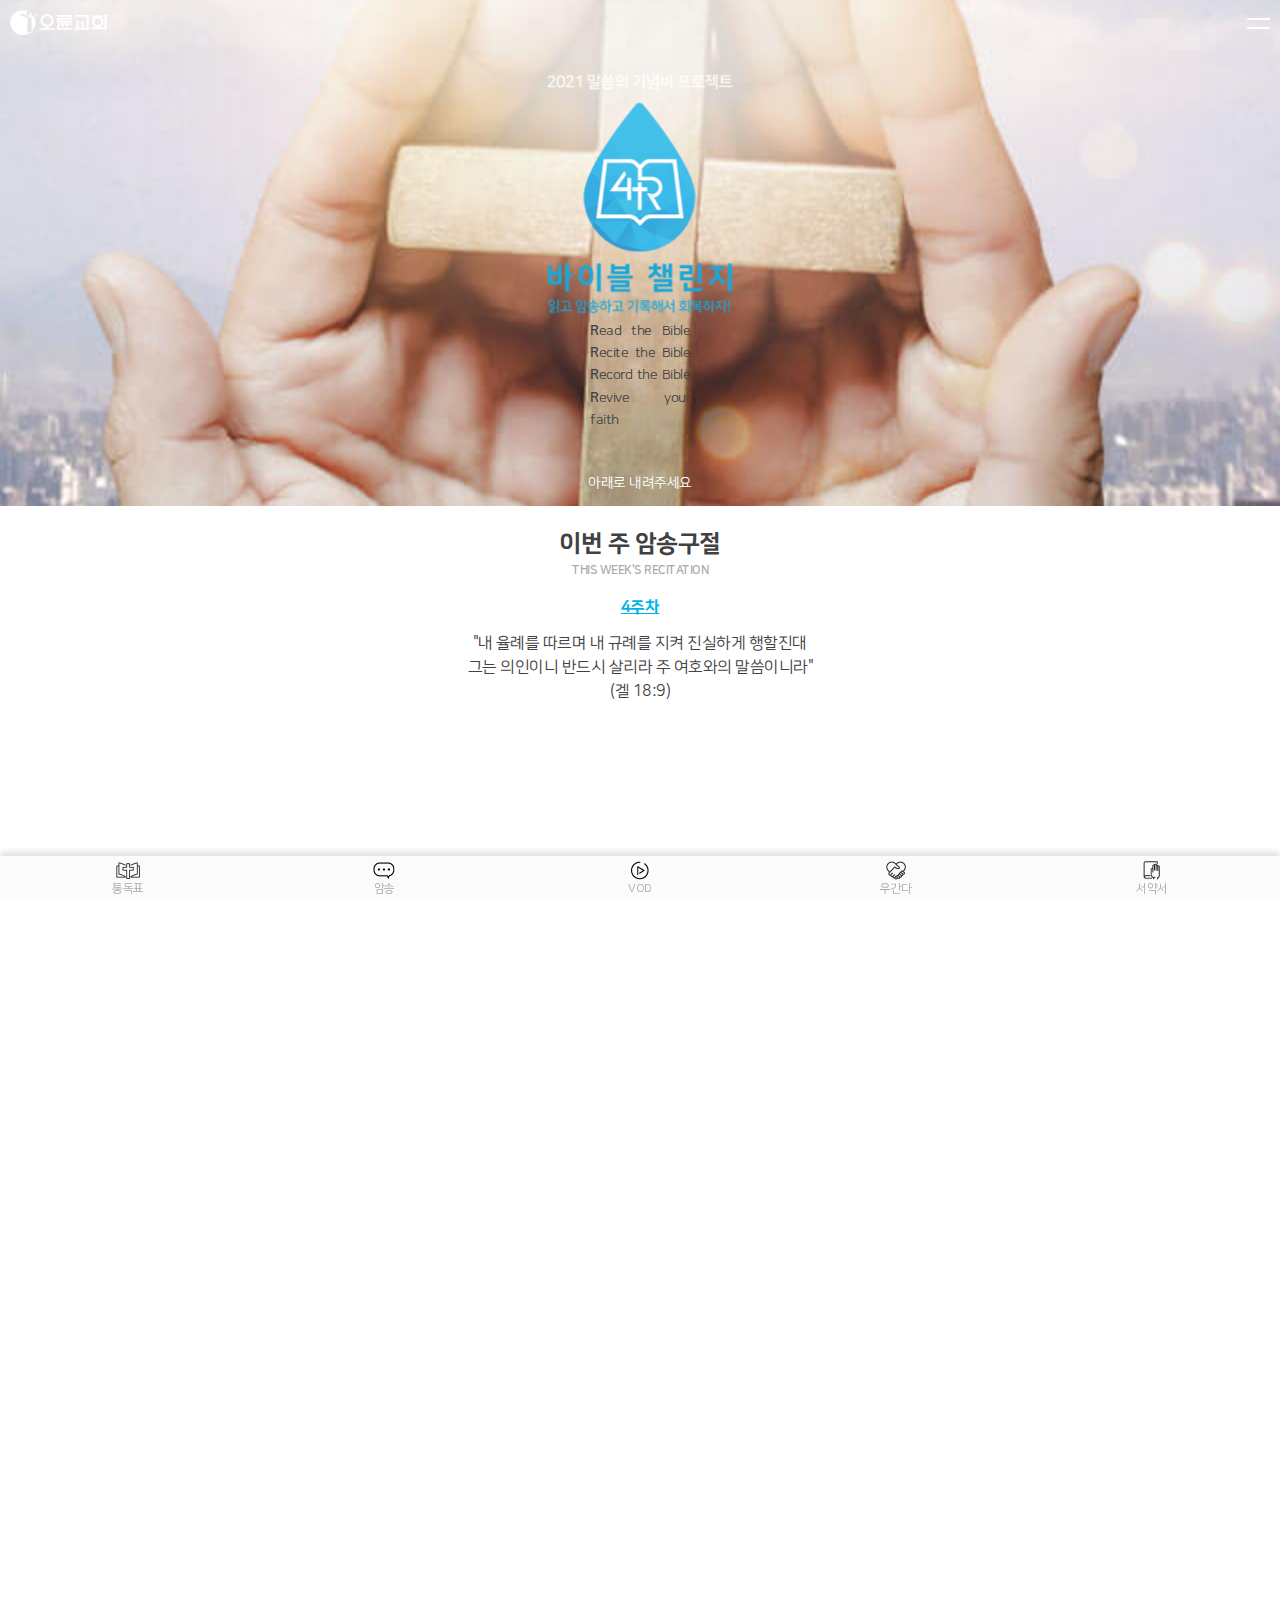
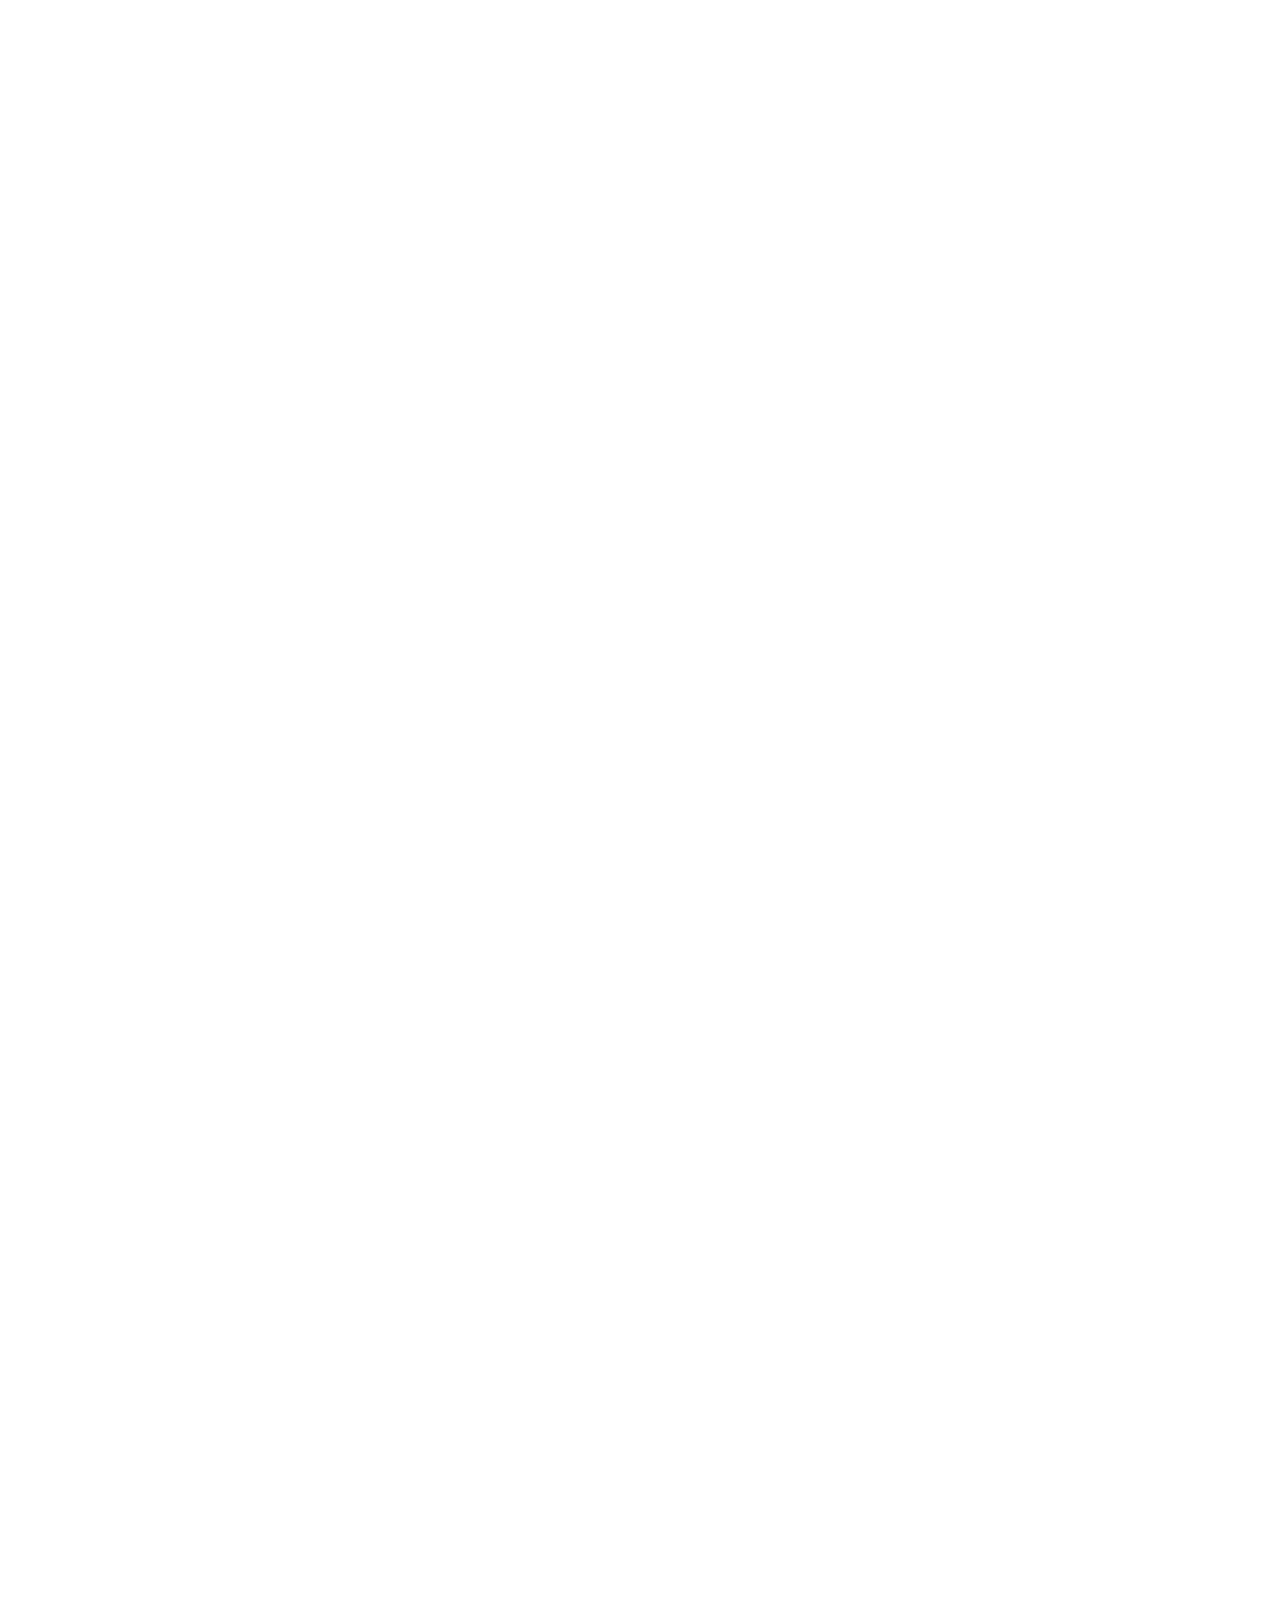
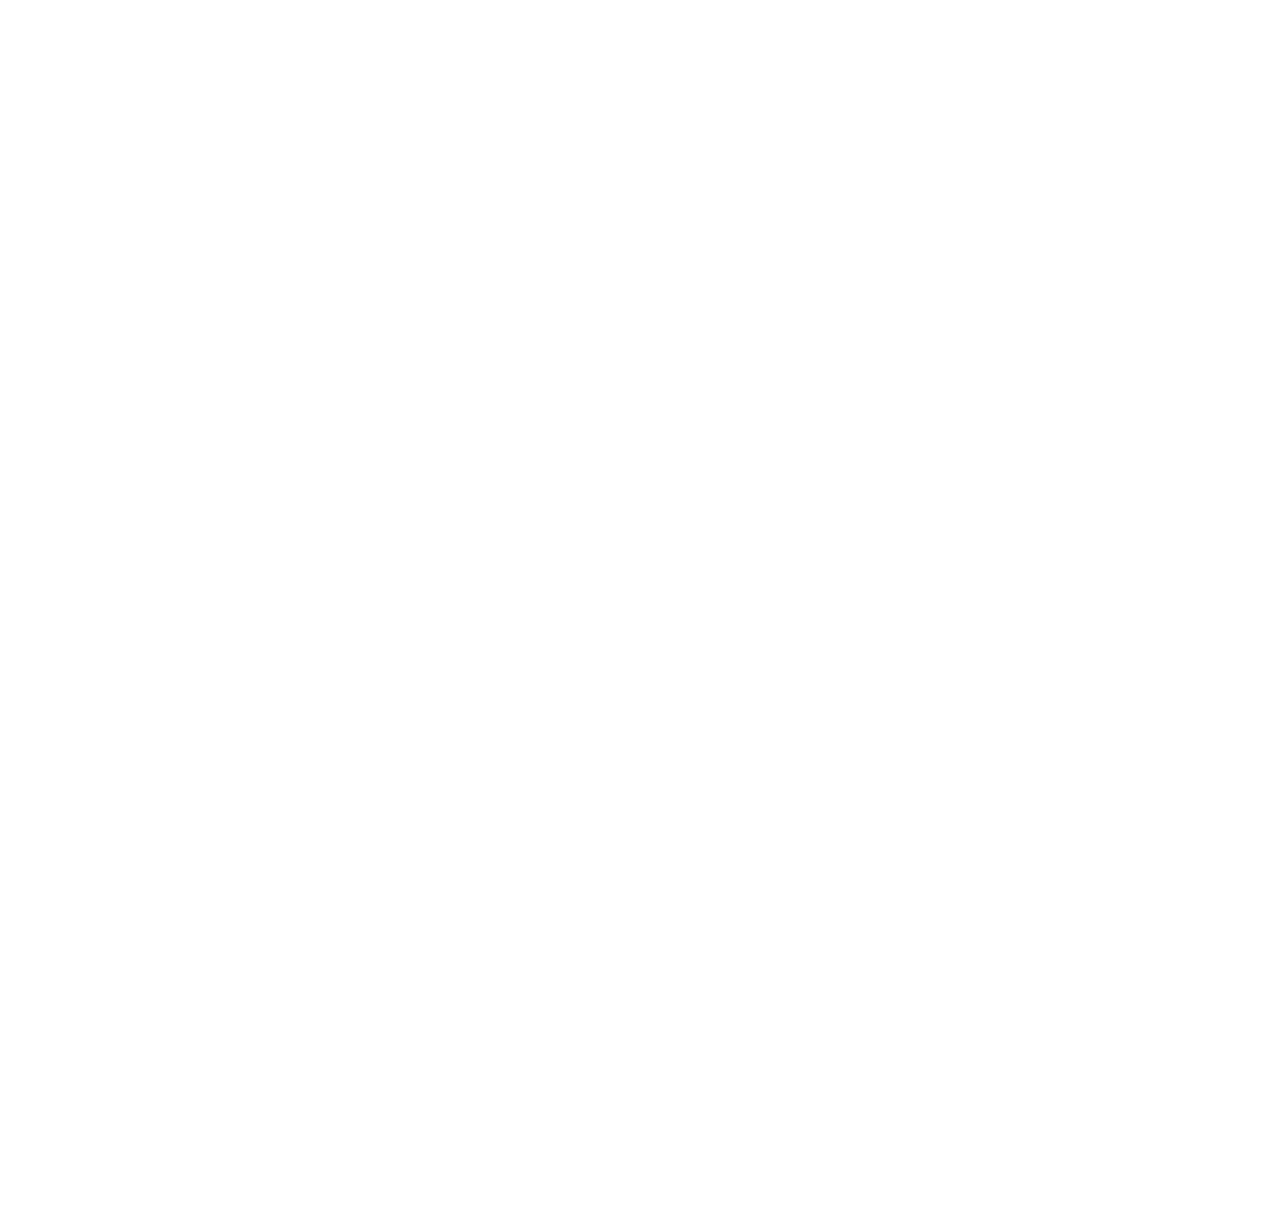
==== commit a525c639: "메인페이지 슬라이드 이미지로 수정" ====
--- a/views/main/main.html
+++ b/views/main/main.html
@@ -52,18 +52,20 @@
 			<!-- (개발요소) 현재 페이지 표시 li class="current" 추가 -->
 			<div class="myname"><a href="#"><strong>홍길동</strong> 님</a></div>
 			<ul class="allgnb">
-				<li><strong><a href="../sub/reading.html">나의 통독표</a></strong></li>
-				<li><strong><a href="../sub/gallery.html">52주 암송구절 일러스트</a></strong></li>
-				<li><strong><a href="../sub/speakList.html">성경을 말하다</a></strong></li>
-				<li><strong><a href="../sub/uganda.html">우간다 성경보내기</a></strong></li>
-				<li><strong><a href="../sub/oath.html">서약서 제출하기</a></strong></li>
+				<li><strong><a href="../sub/reading.html"><span><i class="gnbico gnbi1"></i></span> <span>나의 통독표</span></a></strong></li>
+				<li><strong><a href="../sub/gallery.html"><span><i class="gnbico gnbi2"></i></span> <span>52주 암송구절 일러스트</span></a></strong></li>
+				<li><strong><a href="../sub/speakList.html"><span><i class="gnbico gnbi3"></i></span> <span>성경을 말하다</span></a></strong></li>
+				<li><strong><a href="../sub/uganda.html"><span><i class="gnbico gnbi4"></i></span> <span>우간다 성경보내기</span></a></strong></li>
+				<li><strong><a href="../sub/oath.html"><span><i class="gnbico gnbi5"></i></span> <span>서약서 제출하기</span></a></strong></li>
+			</ul>
+			<ul class="allgnb">
 				<!-- 로그인 이후(s) -->
-				<li><strong><a href="#">마이페이지</a></strong></li>
-				<li><strong><a href="#">로그아웃</a></strong></li>
+				<li><strong><a href="#"><span><i class="gnbico gnbi6"></i></span> <span>마이페이지</span></a></strong></li>
+				<li><strong><a href="#"><span><i class="gnbico gnbi7"></i></span> <span>로그아웃</span></a></strong></li>
 				<!--// 로그인 이후(e) -->
 				<!-- 로그아웃 이후(s) -->
-				<li><strong><a href="../sub/login.html">로그인</a></strong></li>
-				<li><strong><a href="../sub/join.html">회원가입</a></strong></li>
+				<li><strong><a href="../sub/login.html"><span><i class="gnbico gnbi8"></i></span> <span>로그인</span></a></strong></li>
+				<li><strong><a href="../sub/join.html"><span><i class="gnbico gnbi9"></i></span> <span>회원가입</span></a></strong></li>
 				<!--// 로그아웃 이후(e) -->
 			</ul>
 			<button class="btngnb_close" id="btGnbClose" type="button">전체메뉴 닫기</button>
@@ -195,116 +197,19 @@
 						<div class="main_sldr" id="mainSlider">
 							<div class="item">
 								<h5>통독 챌린지</h5>
-								<div class="sldtext">
-									<p class="txt2 mgb20">
-										<span class="ftc_primary">300일 성경통독에 도전하세요!</span><br>
-										[1/4(월) ~ 11/15(월)]<br>
-										<br>
-										<span class="ftc_primary">300일 성경통독표의 특징</span><br>
-										매주 월요일부터 토요일까지, 하루15분이면 읽을 수 있습니다.<br>
-										<br>
-										매주 주일에는 한 주 동안 읽지 못했거나,<br>
-										다시 읽고 싶은 부분을 읽을 수 있습니다.
-									</p>
-									<dl class="sld_dlist mgb20">
-										<dt><span class="ftc_primary">다음세대 통독챌린지</span></dt>
-										<dd>
-											<div class="bold1">중고등부</div>
-											중고등부 어른들과 동일한 300일 성경통독에 도전합니다.
-										</dd>
-										<dd>
-											<div class="bold1">취학부</div>
-											300일 신약통독표를 통해 신약1독에 도전합니다.
-										</dd>
-										<dd>
-											<div class="bold1">미취학부</div>
-											하루 1장, 4복음서1독에 도전합니다.
-										</dd>
-									</dl>
-									<div class="sld_ftxt">
-										<div class="sfico"></div>
-										온가족 성경읽기를 통해<br>
-										부흥과 회복을 경험하세요!
-									</div>
-								</div>
+								<div><img class="wid100" src="../../resources/images/main/main_sld1.jpg" alt></div>
 							</div>
 							<div class="item">
 								<h5>암송 챌린지</h5>
-								<div class="sldtext">
-									<div class="txt1 mgb20">매주 1구절씩<br>
-										1년 동안 52구절 암송에 도전하세요!
-									</div>
-									<div class="sldtits1"><span>암송 챌린지 도전방법</span></div>
-									<p class="txt2 mgb20">
-										매주 주보/홈페이지/달력에<br>
-										그 주의 암송구절이 게시되어 있습니다.<br>
-										<br>
-										온 가족이 함께 Yo! Song!을 따라 부르며<br>
-										그 주의 말씀을 암송하세요.<br>
-										<br>
-										매주 암송구절이 담긴 예쁜 일러스트가<br>
-										모바일로 전송됩니다.<br>
-										<br>
-										온 가족 요송대회에 출전하세요. 
-									</p>
-									<div class="sld_ftxt">
-										<div class="sfico"></div>
-										온가족 성경암송 통해<br>
-										부흥과 회복을 경험하세요!
-									</div>
-								</div>
+								<div><img class="wid100" src="../../resources/images/main/main_sld2.jpg" alt></div>
 							</div>
 							<div class="item">
 								<h5>필사 챌린지</h5>
-								<div class="sldtext">
-									<div class="txt1 mgb20">온 가정 '신약필사'<br>
-										온 성도 '요한복음 필사'에 도전하세요!
-									</div>
-									<div class="sldtits1"><span>필사 챌린지 도전방법</span></div>
-									<p class="txt2 mgb20">
-										온 가족이 다 함께<br>
-										신약성경1권을 1년 동안 필사합니다.<br>
-										<br>
-										온 성도가 개인별로<br>
-										요한복음을 1년 동안 필사합니다.
-									</p>
-									<div class="sld_ftxt">
-										<div class="sfico"></div>
-										온가족 성경필사를 통해<br>
-										부흥과 회복을 경험하세요!
-									</div>
-								</div>
+								<div><img class="wid100" src="../../resources/images/main/main_sld3.jpg" alt></div>
 							</div>
 							<div class="item">
 								<h5>기부 챌린지</h5>
-								<div class="sldtext">
-									<div class="txt1 mgb20">성경1독후 1만원 기부로 우간다성경보내기<br>
-										기부캠페인에 동참하세요!
-									</div>
-									<div class="sldtits1 mgb20"><span>기부 챌린지 도전방법</span></div>
-									<p class="txt2 mgb20">
-										성경1독을 완료한 후<br>
-										1만원 이상을 기부해주세요.<br>
-										<br>
-										1만원으로<br>
-										우간다 한 영혼에 성경 한 권을<br>
-										선물할 수 있습니다.
-									</p>
-									<div class="boxbank mgb20">
-										<div class="boxicon"><span></span></div>
-										<div class="boxtxt">
-											은행명 : 국민은행<br>
-											계좌번호 : <strong>618790-29-00002</strong><br>
-											예금주 : 오륜교회_우간다성경보내기
-										</div>
-									</div>
-									<div class="sld_ftxt">
-										<div class="sfico"></div>
-										온가족 우간다성경보내기<br>
-										기부캠페인을 통해<br>
-										부흥과 회복을 경험하세요! 
-									</div>
-								</div>
+								<div><img class="wid100" src="../../resources/images/main/main_sld4.jpg" alt></div>
 							</div>
 						</div>
 					</div>
--- a/resources/css/styles.min.css
+++ b/resources/css/styles.min.css
@@ -1 +1 @@
-@-webkit-keyframes scalein{0%{opacity:0.5;-webkit-transform:scale(1.5);transform:scale(1.5)}100%{opacity:1;-webkit-transform:scale(1);transform:scale(1)}}@keyframes scalein{0%{opacity:0.5;-webkit-transform:scale(1.5);transform:scale(1.5)}100%{opacity:1;-webkit-transform:scale(1);transform:scale(1)}}@-webkit-keyframes vanishBelow{0%{opacity:0.4}100%{opacity:1;-webkit-transform:translateY(25px);transform:translateY(25px)}}@keyframes vanishBelow{0%{opacity:0.4}100%{opacity:1;-webkit-transform:translateY(25px);transform:translateY(25px)}}@font-face{font-family:"Nanum Square";src:url("../fonts/NanumSquareL.eot");src:url("../fonts/NanumSquareL.eot?#iefix") format("embedded-opentype"),url("../fonts/NanumSquareL.woff") format("woff"),url("../fonts/NanumSquareL.ttf") format("truetype");font-weight:300;font-style:normal}@font-face{font-family:"Nanum Square";src:url("../fonts/NanumSquareR.eot");src:url("../fonts/NanumSquareR.eot?#iefix") format("embedded-opentype"),url("../fonts/NanumSquareR.woff") format("woff"),url("../fonts/NanumSquareR.ttf") format("truetype");font-weight:400;font-style:normal}@font-face{font-family:"Nanum Square";src:url("../fonts/NanumSquareB.eot");src:url("../fonts/NanumSquareB.eot?#iefix") format("embedded-opentype"),url("../fonts/NanumSquareB.woff") format("woff"),url("../fonts/NanumSquareB.ttf") format("truetype");font-weight:700;font-style:normal}@font-face{font-family:"Nanum Square";src:url("../fonts/NanumSquareEB.eot");src:url("../fonts/NanumSquareEB.eot?#iefix") format("embedded-opentype"),url("../fonts/NanumSquareEB.woff") format("woff"),url("../fonts/NanumSquareEB.ttf") format("truetype");font-weight:900;font-style:normal}.tacenter{text-align:center}.ftc_primary{color:#01b3eb}html,body,div,span,applet,object,iframe,h1,h2,h3,h4,h5,h6,p,blockquote,pre,a,abbr,acronym,address,big,cite,code,del,dfn,em,img,ins,kbd,q,s,samp,small,strike,strong,sub,sup,tt,var,b,u,i,center,dl,dt,dd,ol,ul,li,fieldset,form,label,legend,table,caption,tbody,tfoot,thead,tr,th,td,article,aside,canvas,details,embed,figure,figcaption,footer,header,hgroup,menu,nav,output,ruby,section,summary,time,mark,audio,video{margin:0;padding:0;-webkit-box-sizing:border-box;box-sizing:border-box;word-break:keep-all}body,th,td,input,select,textarea,button{font-size:100%;font-family:"Nanum Square",sans-serif;color:#414042;line-height:1.5;font-weight:400;letter-spacing:-0.5px}article,aside,details,figcaption,figure,footer,header,hgroup,menu,nav,section,main{display:block}body{-webkit-text-size-adjust:none}h1,h2,h3,h4,h5,h6{font-size:1rem;font-weight:700}ol,ul,li,dl,dt,dd{list-style:none outside none;padding:0;margin:0}hr{display:none}span{margin:0;padding:0;outline:0}fieldset,img,table,caption,tbody,tfoot,thead,tr,th,td,button,hr{border:0}address,caption,cite,code,dfn,em,strong,th,var{font-style:normal}blockquote,q{quotes:none}blockquote:before,blockquote:after,q:before,q:after{content:"";content:none}table{width:100%;border-collapse:separate;border-spacing:0}img{vertical-align:middle}a{color:#414042;text-decoration:none;cursor:pointer}a:active,a:hover{text-decoration:none}input,select,label{vertical-align:middle}input,select,textarea,button{font-size:1rem;vertical-align:middle;padding:0;margin:0}input,textarea{font-family:"Nanum Square",sans-serif}button,input[type="text"],input[type="password"],input[type="tel"],input[type="num"],input[type="button"],input[type="submit"],input[type="reset"],input[type="file"]{-webkit-appearance:button;border-radius:0}input[type="search"]::-webkit-search-cancel-button{-webkit-appearance:none}textarea{resize:none;-webkit-box-sizing:border-box;box-sizing:border-box}button{border:0 none;background-color:transparent;cursor:pointer;vertical-align:middle}b,strong{font-weight:700}input[type="text"],input[type="password"],input[type="number"],input[type="tel"],input[type="email"],input[type="search"]{-webkit-box-sizing:border-box;box-sizing:border-box}select{position:relative;display:block;border:0 none;-webkit-appearance:none;-moz-appearance:none;-o-appearance:none;appearance:none;-webkit-box-sizing:border-box;box-sizing:border-box;padding-left:3px;background-color:transparent}select::-ms-expand{display:none}select option{border:0 none}sub{vertical-align:baseline;font-size:0.875rem}strong sub{font-weight:700}input::-ms-clear{display:none}::-webkit-input-placeholder{color:#aaa}:-ms-input-placeholder{color:#aaa}::-ms-input-placeholder{color:#aaa}::placeholder{color:#aaa}#skipNavigation{width:100%;position:absolute;top:-200px;left:0;margin:0 auto;z-index:9999}#skipNavigation a{color:#fff;display:block;height:35px;background-color:#01b3eb;text-align:center}#skipNavigation a:active,#skipNavigation a:focus{width:100%;color:#fff;position:absolute;left:0;top:200px;background:#01b3eb;line-height:35px;text-align:center;border-bottom:1px solid #dbdbdb}caption{visibility:hidden;overflow:hidden;width:0;height:0;padding:0;margin:0}legend,.blind{position:absolute;left:-9999px;top:0;height:0;color:transparent;font-size:1px;line-height:0;overflow:hidden}.clearfix::after{content:"";display:block;float:none;clear:both;height:0;font-size:0;line-height:0;visibility:hidden}.noshow{display:none}.posrel{position:relative}.wid100{width:100%}img.maxw100{max-width:100%}.mgt30{margin-top:30px}.mgb10{margin-bottom:10px}.mgb15{margin-bottom:15px}.mgb20{margin-bottom:20px}.mgb30{margin-bottom:30px}.pdt25{padding-top:25px}.bggray{background-color:#f5f5f5}.inputbox input{color:#414042;background-color:#fff;border:1px solid #e5e5e7;width:100%;padding:0 10px;height:38px;font-size:0.875rem;line-height:36px;border-radius:3px}.inputbox input[type="password"]{font-family:sans-serif}.selectbox{position:relative}.selectbox select{color:#414042;background-color:#fff;border:1px solid #e5e5e7;width:100%;padding:0 32px 0 10px;height:38px;font-size:0.875rem;line-height:36px;border-radius:3px}.selectbox::after{position:absolute;top:50%;-webkit-transform:translateY(-50%);transform:translateY(-50%);content:"";display:block;right:13px;width:13px;height:8px;background:url("../images/icon/select_arr.png") no-repeat;background-size:contain}.checkbox{position:relative}.checkbox input[type="radio"],.checkbox input[type="checkbox"]{position:absolute;width:1px;height:1px;padding:0;margin:-1px;overflow:hidden;clip:rect(0, 0, 0, 0);border:0}.checkbox input[type="radio"]+label,.checkbox input[type="checkbox"]+label{display:inline-block;vertical-align:middle;color:#000;position:relative;min-height:22px;line-height:1;cursor:pointer}.checkbox input[type="radio"]+label:before,.checkbox input[type="checkbox"]+label:before{display:inline-block;vertical-align:middle;-webkit-transition:all .3s ease-in-out;transition:all .3s ease-in-out;background-color:#fff;border:1px solid #e5e5e7;content:"";width:20px;height:20px;line-height:20px;margin:-1px 9px 0 0;text-align:center;border-radius:50%;-webkit-box-sizing:border-box;box-sizing:border-box;z-index:2}.checkbox input[type="radio"]:checked+label:before,.checkbox input[type="checkbox"]:checked+label:before{border-color:#01b3eb}.checkbox input[type="radio"]:checked+label:after,.checkbox input[type="checkbox"]:checked+label:after{display:inline-block;vertical-align:middle;background-color:#01b3eb;content:"";position:absolute;width:10px;height:10px;left:0;top:50%;margin:-7px 0 0 5px;border-radius:50%;-webkit-animation-name:scalein;animation-name:scalein;-webkit-animation-duration:0.3s;animation-duration:0.3s;-webkit-animation-iteration-count:1;animation-iteration-count:1;-webkit-animation-fill-mode:forwards;animation-fill-mode:forwards;z-index:1}.checkbox input[type="radio"].chkmode1+label,.checkbox input[type="checkbox"].chkmode1+label{display:inline-block;vertical-align:middle;color:transparent;font-size:1px;line-height:0;overflow:hidden;border:1px solid #e5e5e7;position:relative;width:25px;height:25px;border-radius:3px}.checkbox input[type="radio"].chkmode1+label:before,.checkbox input[type="checkbox"].chkmode1+label:before{display:inline-block;vertical-align:middle;-webkit-transition:all .3s ease-in-out;transition:all .3s ease-in-out;background-color:transparent;border:1px solid transparent;content:"";position:absolute;width:12px;height:12px;line-height:12px;left:0;top:50%;margin:-7px 0 0 5px;text-align:center;border-radius:50%;-webkit-box-sizing:border-box;box-sizing:border-box;z-index:1}.checkbox input[type="radio"].chkmode1:checked+label:before,.checkbox input[type="checkbox"].chkmode1:checked+label:before{border-color:#f15b67}.checkbox input[type="radio"].chkmode1:checked+label:after,.checkbox input[type="checkbox"].chkmode1:checked+label:after{display:inline-block;vertical-align:middle;background-color:#f15b67;content:"";position:absolute;width:12px;height:12px;left:0;top:50%;margin:-7px 0 0 5px;border-radius:50%;-webkit-animation-name:scalein;animation-name:scalein;-webkit-animation-duration:0.3s;animation-duration:0.3s;-webkit-animation-iteration-count:1;animation-iteration-count:1;-webkit-animation-fill-mode:forwards;animation-fill-mode:forwards;z-index:2}.checkbox2{position:relative}.checkbox2 input[type="radio"],.checkbox2 input[type="checkbox"]{position:absolute;width:1px;height:1px;padding:0;margin:-1px;overflow:hidden;clip:rect(0, 0, 0, 0);border:0}.checkbox2 input[type="radio"]+label,.checkbox2 input[type="checkbox"]+label{display:inline-block;vertical-align:middle;color:#01b3eb;position:relative;min-height:22px;font-size:0.875rem;line-height:1;cursor:pointer}.checkbox2 input[type="radio"]+label:after,.checkbox2 input[type="checkbox"]+label:after{display:inline-block;vertical-align:middle;-webkit-transition:all .3s ease-in-out;transition:all .3s ease-in-out;background-color:#fff;border:1px solid #e5e5e7;content:"";width:25px;height:25px;line-height:25px;margin:-1px 0 0 9px;text-align:center;border-radius:3px;-webkit-box-sizing:border-box;box-sizing:border-box;z-index:2}.checkbox2 input[type="radio"]:checked+label::before,.checkbox2 input[type="checkbox"]:checked+label::before{display:block;content:"";background-color:#f15b67;position:absolute;width:10px;height:10px;right:0;top:50%;margin:-5px 8px 0 0;border-radius:50%;-webkit-animation-name:scalein;animation-name:scalein;-webkit-animation-duration:0.3s;animation-duration:0.3s;-webkit-animation-iteration-count:1;animation-iteration-count:1;-webkit-animation-fill-mode:forwards;animation-fill-mode:forwards;z-index:1}.btnwrap{position:relative}.btnwrap.twice{display:-webkit-box;display:-ms-flexbox;display:flex;-webkit-box-pack:justify;-ms-flex-pack:justify;justify-content:space-between}.btnwrap.twice button,.btnwrap.twice a{width:48.16667%}.btn1{display:block;width:100%;padding:8px 0;font-size:0.875rem;font-weight:700;text-align:center;border-radius:4px;-webkit-box-shadow:rgba(0,0,0,0.3) 0 0 4px;box-shadow:rgba(0,0,0,0.3) 0 0 4px}.btn1.titlein{position:absolute;width:auto;min-width:135px;padding-left:10px;padding-right:10px;top:0;right:0}.btn_primary{background-color:#01b3eb;color:#fff}.btn_gray{background-color:#c0c4cf;color:#fff}.btn_navy{background-color:#2b3648;color:#fff}.header{width:100%;position:fixed;height:43px;z-index:8}#header{width:100%;background-color:#44c1e9;position:relative;height:43px}.fx .header #header{background-color:#44c1e9}#header h1{width:108px;height:100%}#header h1 a{display:block;height:100%;padding:10px 0 8px 10px}#header h1 a span{color:transparent;font-size:1px;line-height:0;overflow:hidden;display:block;height:100%;background-image:url("../images/common/logo.png");background-repeat:no-repeat;background-size:contain}#header .btngnb{position:absolute;display:block;width:43px;height:43px;top:0;right:0;padding:18px 10px 14px}#header .btngnb span{color:transparent;font-size:1px;line-height:0;overflow:hidden;display:block;position:relative;height:100%}#header .btngnb span::before,#header .btngnb span::after{background-color:#fff;content:"";display:block;position:absolute;width:24px;height:2px;left:0;border-radius:2px}#header .btngnb span::before{top:0}#header .btngnb span::after{bottom:0}.allmenu{-webkit-transition:all .3s ease-in-out;transition:all .3s ease-in-out;background-color:#fff;position:fixed;width:80.3125%;height:100vh;top:0;bottom:0;right:0;z-index:10;-webkit-transform:translateX(100%);transform:translateX(100%);opacity:0;visibility:hidden}.gnbopen .allmenu{-webkit-transform:translateX(0);transform:translateX(0);opacity:1;visibility:visible}.allmenu .myname{position:absolute;top:10px;left:10px}.allmenu .myname a{color:#aaa;display:inline-block;position:relative;padding-right:15px;font-size:0.75rem}.allmenu .myname a strong{color:#414042;font-weight:700;font-size:1rem}.allmenu .myname a::after{position:absolute;top:50%;-webkit-transform:translateY(-50%);transform:translateY(-50%);content:"";display:block;width:6px;height:10px;right:0;background:url("../images/icon/arrow.png") no-repeat;background-size:contain}.allmenu .allgnb{padding-top:50px}.allmenu .allgnb>li>strong a{color:#000;display:block;position:relative;padding:6px 20px 6px 10px;font-weight:700}.allmenu .allgnb>li>strong a::after{position:absolute;top:50%;-webkit-transform:translateY(-50%);transform:translateY(-50%);content:"";display:block;width:6px;height:10px;right:16px;background-image:url("../images/common/arrow.png");background-size:contain}.allmenu .allgnb>li.current>strong a{background-color:#f5f5f5}.allmenu .btngnb_close{color:transparent;font-size:1px;line-height:0;overflow:hidden;display:block;position:absolute;width:40px;height:40px;top:0;right:0;background:url("../images/common/close.png") no-repeat center;background-size:18px auto}.fixmasking{-webkit-transition:all .3s ease-in-out;transition:all .3s ease-in-out;background-color:rgba(0,0,0,0.5);position:fixed;width:100%;height:100vh;top:0;left:0;right:0;bottom:0;z-index:9;opacity:0;visibility:hidden}.gnbopen .fixmasking{opacity:1;visibility:visible}.footer{background-color:#414042;position:relative;padding:20px 0 70px;z-index:1}#footer{color:#fff}#footer h5 a{margin-left:auto;margin-right:auto;color:transparent;font-size:1px;line-height:0;overflow:hidden;display:block;width:117px;height:26.5px;margin-bottom:14px;background:url("../images/common/flogo.png") no-repeat;background-size:contain}#footer .addr,#footer .copyright{font-size:0.75rem;text-align:center;line-height:1.7}#footer .fsns{margin-left:auto;margin-right:auto;display:-webkit-box;display:-ms-flexbox;display:flex;-webkit-box-pack:justify;-ms-flex-pack:justify;justify-content:space-between;width:190px;margin-top:16px}#footer .fsns>li>a{color:transparent;font-size:1px;line-height:0;overflow:hidden;display:block;width:28px;height:28px;background-size:contain}#footer .fsns>li:nth-of-type(1)>a{background-image:url("../images/icon/fsns_1.png")}#footer .fsns>li:nth-of-type(2)>a{background-image:url("../images/icon/fsns_2.png")}#footer .fsns>li:nth-of-type(3)>a{background-image:url("../images/icon/fsns_3.png")}#footer .fsns>li:nth-of-type(4)>a{background-image:url("../images/icon/fsns_4.png")}#footer .fsns>li:nth-of-type(5)>a{background-image:url("../images/icon/fsns_5.png")}.pagecontrols{display:none;position:fixed;width:57px;height:57px;bottom:175px;right:5px;z-index:6}.pagecontrols .btn_top{border:1px solid #d4d4d4;background-color:rgba(229,229,231,0.4);-webkit-box-shadow:rgba(0,0,0,0.1) 3px 0 4px;box-shadow:rgba(0,0,0,0.1) 3px 0 4px;position:relative;display:block;height:100%;border-radius:50%;overflow:hidden}.pagecontrols .btn_top span{color:transparent;font-size:1px;line-height:0;overflow:hidden;position:absolute;top:50%;left:50%;-webkit-transform:translate(-50%, -50%);transform:translate(-50%, -50%);display:block;width:29px;height:17px;background:url("../images/common/top_arr.png") no-repeat;background-size:contain}#aniFooter{-webkit-transition:all .4s ease-in-out;transition:all .4s ease-in-out;opacity:0}#aniFooter.anistart{opacity:1}#aniFooter.anistart #footer{opacity:1}.footfixed{background-color:#fbfbfb;-webkit-box-shadow:rgba(0,0,0,0.1) 0 -5px 5px;box-shadow:rgba(0,0,0,0.1) 0 -5px 5px;position:fixed;width:100%;bottom:0;z-index:8}.footfixed ul{display:-webkit-box;display:-ms-flexbox;display:flex;-webkit-box-pack:justify;-ms-flex-pack:justify;justify-content:space-between}.footfixed ul li{width:25%}.footfixed ul li a{display:block;padding:5px 0 2px}.footfixed ul li a p{color:#aaa;font-size:0.75rem;text-align:center}.footfixed .fixco{margin-left:auto;margin-right:auto;width:24px;height:19px;background-size:contain}.footfixed .fixco.fico1{background-image:url("../images/common/fixmenu1.png")}.footfixed .fixco.fico2{background-image:url("../images/common/fixmenu2.png")}.footfixed .fixco.fico3{background-image:url("../images/common/fixmenu3.png")}.footfixed .fixco.fico4{background-image:url("../images/common/fixmenu4.png")}.footfixed .fixco.fico5{background-image:url("../images/common/fixmenu5.png")}.container{margin-bottom:45px}#contents{position:relative;padding-top:43px}.inner{margin-left:auto;margin-right:auto;width:93.75%}.noscroll{overflow:hidden}.sectit1{color:#01b3eb;font-size:1.25rem;font-weight:900;text-align:center}.sectit2{padding-bottom:14px;font-size:1.25rem;font-weight:900}.sector1{position:relative}.bordsect{border-top:2px solid #01b3eb}.embed_container{position:relative;max-width:100%;height:0;padding-bottom:56.25%;margin-bottom:12px;overflow:hidden;z-index:1}.embed_container iframe,.embed_container object,.embed_container embed{position:absolute;width:100%;height:100%;top:0;left:0;z-index:1}.animation-waypoint{-webkit-transition:all .4s ease-in-out;transition:all .4s ease-in-out;opacity:0;-webkit-transform:translateY(50px);transform:translateY(50px)}.animation-waypoint.anistart{opacity:1;-webkit-transform:translateY(0);transform:translateY(0)}.tbl1{border-top:2px solid #01b3eb}.tbl1 thead th{color:#01b3eb;border-bottom:2px solid #44c1e9;padding:10px 5px;font-weight:700;text-align:center}.tbl1 tbody td{border-bottom:1px solid #d4d4d4;border-right:1px solid #d4d4d4;padding:9px 5px;text-align:center}.tbl1 tbody td.taleft{text-align:left}.tbl1 tbody tr td:last-of-type{border-right:none}.tbl1 tbody tr.trcolor1{background-color:#f5f5f5}.tabtype1{background-color:#f5f5f5;-webkit-box-shadow:rgba(0,0,0,0.2) inset 0 0 6px;box-shadow:rgba(0,0,0,0.2) inset 0 0 6px;display:-webkit-box;display:-ms-flexbox;display:flex;-webkit-box-pack:space-evenly;-ms-flex-pack:space-evenly;justify-content:space-evenly;border-radius:4px;overflow:hidden}.tabtype1>li{-ms-flex-preferred-size:50%;flex-basis:50%}.tabtype1>li>a{display:block;padding:5px 0;text-align:center;font-weight:700;border-radius:4px;overflow:hidden}.tabtype1>li.current>a{color:#fff;background-color:#44c1e9;-webkit-box-shadow:rgba(0,0,0,0.1) 0 0 3px;box-shadow:rgba(0,0,0,0.1) 0 0 3px}.tabtype2{border-top:2px solid #d4d4d4;border-bottom:1px solid #d4d4d4;display:-webkit-box;display:-ms-flexbox;display:flex;-webkit-box-pack:space-evenly;-ms-flex-pack:space-evenly;justify-content:space-evenly;position:relative;overflow:hidden;z-index:1}.tabtype2>li{-ms-flex-preferred-size:50%;flex-basis:50%}.tabtype2>li>a{display:block;position:relative;padding:8px 0;text-align:center;font-weight:900;z-index:2}.tabtype2>li.current>a{color:#01b3eb}.tabtype2>li.current>a::after{background-color:#01b3eb;content:"";position:absolute;width:100%;height:4px;left:0;bottom:-1px}.speakwrap{position:relative;margin-top:30px}.speakwrap .tabtype1{position:absolute;width:160px;top:0;right:0}.videodetail{display:none;padding-top:20px}.biblelist::after{content:"";display:block;float:none;clear:both;height:0;font-size:0;line-height:0;visibility:hidden}.biblelist>li{float:left;width:25%;margin-top:12px}.biblelist>li a{display:-webkit-box;display:-ms-flexbox;display:flex;-webkit-box-pack:stretch;-ms-flex-pack:stretch;justify-content:stretch;-ms-flex-line-pack:stretch;align-content:stretch;width:72px;height:72px;margin:auto;background:url("../images/icon/ico_bible.png") no-repeat;background-size:contain}.biblelist>li a span{-webkit-box-flex:1;-ms-flex:auto;flex:auto;-ms-flex-item-align:center;-ms-grid-row-align:center;align-self:center;font-size:1.25rem;font-weight:700;text-align:center}.biblelist>li:nth-of-type(4n+1){clear:both}.biblelist>li.current a span{color:#01b3eb}.oathbg{background:url("../images/sub/oath_bg.jpg") no-repeat center top;background-size:100% auto}.subtit1{margin-bottom:25px;text-align:center}.subtit1 div{margin-bottom:5px}.subtit1 div img{width:77px}.subtit1 strong{color:#414042;display:block;font-size:1.5rem;font-weight:900}.oathlist>li{margin-bottom:15px;text-align:center}.oathlist .thumb{margin-left:auto;margin-right:auto;width:112px;height:112px;margin-bottom:5px;background-repeat:no-repeat;background-size:contain}.oathlist .thumb.tmimg1{background-image:url("../images/sub/oath1.png")}.oathlist .thumb.tmimg2{background-image:url("../images/sub/oath2.png")}.oathlist .thumb.tmimg3{background-image:url("../images/sub/oath3.png")}.oathlist .thumb.tmimg4{background-image:url("../images/sub/oath4.png")}.oathlist h5{color:#44c1e9;font-size:1.125rem;font-weight:700}.oathlist .oathtxt{font-size:1rem}.oathpri{color:#01b3eb;margin:20px 0 30px;text-align:center;font-weight:700;line-height-step:1.6}.oathpri::before{margin-left:auto;margin-right:auto;content:"";display:block;width:49px;height:25px;margin-bottom:5px;background:url("../images/icon/ico_hand.png") no-repeat;background-size:contain}.oathpri .date{margin-top:10px}.ugandabg{background:url("../images/sub/uganda_bg.jpg") no-repeat center top;background-size:100% auto}.ugntxt1{color:#414042;margin-bottom:25px;font-size:1rem;text-align:center}.ugntxt1 strong{color:#414042;font-size:1.125rem;font-weight:700}.ugnbox{margin-left:auto;margin-right:auto;color:#fff;background-color:#01b3eb;width:284px;margin-bottom:25px;padding:14px 12px 20px}.ugnbox .ugnico{margin-left:auto;margin-right:auto;width:48px;height:48px;margin-bottom:20px;background:url("../images/icon/ico_hand2.png") no-repeat;background-size:contain}.ugnbox ul{margin-bottom:10px}.ugnbox ul li{margin-bottom:2px;font-size:1rem}.ugnbox ul li strong{font-size:1.125rem;font-weight:900}.ugnbox .exam{color:#fff;position:relative;font-size:1rem;padding-left:68px;line-height:1.6}.dovetext{color:#01b3eb;font-weight:700;text-align:center}.dovetext::before{margin-left:auto;margin-right:auto;content:"";display:block;width:42px;height:26px;margin-bottom:6px;background:url("../images/icon/ico_dove.png") no-repeat;background-size:contain}.visual_mem{position:relative;height:248px;background:url("../images/members/visual.jpg") center;background-size:cover}.visual_mem h3{position:absolute;width:100%;top:20px;text-align:center}.visual_mem h3 p{margin-bottom:8px;font-size:0.875rem;font-weight:700}.visual_mem h3 div{margin-bottom:5px}.visual_mem h3 div img{width:77px}.visual_mem h3 strong{display:block;font-size:1.5rem;font-weight:900}.memsection{border-top:2px solid #01b3eb;border-bottom:2px solid #01b3eb;position:relative;padding:24px 0}.memsection .sectit1{position:absolute;width:100%;top:-40px}.memfrm{display:-webkit-box;display:-ms-flexbox;display:flex;-webkit-box-pack:justify;-ms-flex-pack:justify;justify-content:space-between;-ms-flex-line-pack:center;align-content:center;-ms-flex-wrap:wrap;flex-wrap:wrap;margin-bottom:8px}.memfrm>dt{color:#aaa;width:73px;font-size:0.875rem;font-weight:900}.memfrm>dt label{display:block;height:100%;padding-top:10px}.memfrm>dd{width:calc(100% - 75px)}.memfrm>dd.flex{display:-webkit-box;display:-ms-flexbox;display:flex;-webkit-box-pack:justify;-ms-flex-pack:justify;justify-content:space-between}.memfrm>dd.flex .inputbox{width:calc(100% - 94px)}.memfrm>dd.flex .inpbtn{width:88px}.findmn{display:-webkit-box;display:-ms-flexbox;display:flex;-webkit-box-pack:stretch;-ms-flex-pack:stretch;justify-content:stretch;margin-top:10px}.findmn>li{position:relative;-ms-flex-preferred-size:50%;flex-basis:50%}.findmn>li::after{position:absolute;top:50%;-webkit-transform:translateY(-50%);transform:translateY(-50%);background-color:#c0c4cf;content:"";display:block;width:1px;height:20px;right:0}.findmn>li:last-of-type::after{display:none}.findmn>li>a{color:#2b3648;display:block;text-align:center;font-weight:700}.popupwrap{display:none}.poptype1{background-color:#fff;border-radius:6px;width:84.6875%;max-width:542px}.poptype1 .popcontent{padding:20px}.poptit1{color:#01b3eb;margin-bottom:8px;font-size:1.25rem;text-align:center}.poptxt1{margin-bottom:10px;font-size:0.875rem;text-align:center}.popimgcf{text-align:center}.popimgcf img{width:184px}.main #header{background-color:transparent}.main #contents{padding-top:0}.main .bibleweek{color:#01b3eb;margin-bottom:12px;font-weight:900;text-decoration:underline;text-align:center}.main .weekword{text-align:center}.mainvisual{position:relative;height:506px;background:url("../images/main/visual.jpg") no-repeat center bottom;background-size:cover}.mainvisual h3{position:absolute;top:50%;left:50%;-webkit-transform:translate(-50%, -50%);transform:translate(-50%, -50%)}.mainvisual h3 img{width:185px}.mainvisual h3 ul{margin-left:auto;margin-right:auto;width:100px;margin-top:7px}.mainvisual h3 ul li{font-size:0.875rem;font-weight:400;line-height:1.6;text-align:justify;text-align-last:justify}.mainvisual h3 ul li strong{font-weight:700}.bt_viscroll{color:#fff;position:absolute;display:block;top:435px;left:50%;-webkit-transform:translateX(-50%);transform:translateX(-50%);z-index:5}.bt_viscroll .arrow{margin-left:auto;margin-right:auto;width:28px;height:30px;margin-bottom:8px}.bt_viscroll .arrow span{opacity:0;display:block;position:absolute;width:28px;height:14px;top:0;left:50%;margin-left:-14px;background:url("../images/main/scroll.png") no-repeat;background-size:contain;-webkit-animation:vanishBelow 1.6s linear infinite;animation:vanishBelow 1.6s linear infinite}.bt_viscroll .arrow span.delay2{-webkit-animation-delay:0.5s;animation-delay:0.5s}.bt_viscroll .arrow span.delay3{-webkit-animation-delay:1s;animation-delay:1s}.bt_viscroll p{font-size:0.875rem}.mainsector{padding:20px 0 35px}.maintit{color:#414042;margin-bottom:15px;font-size:1.5rem;font-weight:900;text-align:center}.maintit p{color:#aaa;font-size:0.75rem;font-weight:700;text-transform:uppercase}.maintit2{border-top:1px solid #d4d4d4;border-bottom:1px solid #d4d4d4;padding:8px 0;font-weight:900;text-align:center}.maintit2 span{color:#01b3eb}.mainbg1{background:url("../images/main/inbg1.jpg") no-repeat center top;background-size:cover}.main_sldr{border-top:2px solid #01b3eb;border-bottom:2px solid #c0c4cf}.main_sldr .item h5{color:transparent;font-size:1px;line-height:0;overflow:hidden;border-bottom:1px solid #c0c4cf;height:40px;font-weight:900;text-align:center;line-height:40px}.main_sldr .item .sldtext{padding:15px 0 20px}.main_sldr .item .txt1{color:#01b3eb;font-size:0.875rem;text-align:center}.main_sldr .item .txt2{font-size:0.875rem;text-align:center}.main_sldr .item .sldtits1{text-align:center}.main_sldr .item .sldtits1 span{color:#01b3eb;border-left:1px solid #01b3eb;border-right:1px solid #01b3eb;display:inline-block;font-size:0.875rem;text-align:center;padding:0 5px;font-weight:700}.main_sldr .item .boxbank{display:-webkit-box;display:-ms-flexbox;display:flex;-webkit-box-pack:justify;-ms-flex-pack:justify;justify-content:space-between;-webkit-box-align:center;-ms-flex-align:center;align-items:center;padding:8px;background-image:url("../images/main/sld_bg4.jpg");background-size:cover}.main_sldr .item .boxbank .boxicon{background-color:#01b3eb;position:relative;width:46px;height:46px}.main_sldr .item .boxbank .boxicon span{position:absolute;top:50%;left:50%;-webkit-transform:translate(-50%, -50%);transform:translate(-50%, -50%);display:block;width:29px;height:33px;background:url("../images/main/ico_hand.png") no-repeat;background-size:contain}.main_sldr .item .boxbank .boxtxt{width:calc(100% - 60px);font-size:0.875rem}.main_sldr .item .boxbank .boxtxt strong{font-weight:900}.main_sldr .item .sld_ftxt{color:#01b3eb;font-size:1.125rem;text-align:center;font-weight:700}.main_sldr .item .sld_ftxt .sfico{margin-left:auto;margin-right:auto;width:32px;height:25px;margin-bottom:3px;background-image:url("../images/main/ico_bible.png");background-size:contain}.main_sldr .item .sld_dlist{text-align:center}.main_sldr .item .sld_dlist dt,.main_sldr .item .sld_dlist dd{border-bottom:1px solid #e5e5e7;font-size:0.875rem;padding-bottom:15px}.main_sldr .item .sld_dlist dt{color:#01b3eb}.main_sldr .item .sld_dlist dd{padding-top:12px}.main_sldr .item .sld_dlist dd .bold1{margin-bottom:4px;font-size:1rem;font-weight:900}.main_sldr .slick-arrow{color:transparent;font-size:1px;line-height:0;overflow:hidden;position:absolute;top:0;width:15px;height:40px;background-repeat:no-repeat;background-position:center;background-size:contain;z-index:4}.main_sldr .slick-arrow.slick-prev{left:0;background-image:url("../images/main/sld_arrl.png")}.main_sldr .slick-arrow.slick-next{right:0;background-image:url("../images/main/sld_arrr.png")}.main_sldr .slick-dots{background-color:#fff;position:absolute;display:-webkit-box;display:-ms-flexbox;display:flex;-webkit-box-pack:justify;-ms-flex-pack:justify;justify-content:space-between;width:100%;top:0;left:0;text-align:center;z-index:4}.main_sldr .slick-dots>li{display:block;width:25%}.main_sldr .slick-dots>li button{color:transparent;font-size:1px;line-height:0;overflow:hidden;color:#e5e5e7;display:block;position:relative;width:100%;height:39px}.main_sldr .slick-dots>li button::after{color:#414042;position:absolute;display:block;width:100%;top:0;left:0;font-size:0.875rem;line-height:39px;text-align:center}.main_sldr .slick-dots>li.slick-active button::after{color:#01b3eb;font-weight:900}.main_sldr .slick-dots>li:nth-of-type(1) button::after{content:"통독 챌린지"}.main_sldr .slick-dots>li:nth-of-type(2) button::after{content:"암송 챌린지"}.main_sldr .slick-dots>li:nth-of-type(3) button::after{content:"필사 챌린지"}.main_sldr .slick-dots>li:nth-of-type(4) button::after{content:"우간다캠페인"}
+@-webkit-keyframes scalein{0%{opacity:0.5;-webkit-transform:scale(1.5);transform:scale(1.5)}100%{opacity:1;-webkit-transform:scale(1);transform:scale(1)}}@keyframes scalein{0%{opacity:0.5;-webkit-transform:scale(1.5);transform:scale(1.5)}100%{opacity:1;-webkit-transform:scale(1);transform:scale(1)}}@-webkit-keyframes vanishBelow{0%{opacity:0.4}100%{opacity:1;-webkit-transform:translateY(25px);transform:translateY(25px)}}@keyframes vanishBelow{0%{opacity:0.4}100%{opacity:1;-webkit-transform:translateY(25px);transform:translateY(25px)}}@font-face{font-family:"Nanum Square";src:url("../fonts/NanumSquareL.eot");src:url("../fonts/NanumSquareL.eot?#iefix") format("embedded-opentype"),url("../fonts/NanumSquareL.woff") format("woff"),url("../fonts/NanumSquareL.ttf") format("truetype");font-weight:300;font-style:normal}@font-face{font-family:"Nanum Square";src:url("../fonts/NanumSquareR.eot");src:url("../fonts/NanumSquareR.eot?#iefix") format("embedded-opentype"),url("../fonts/NanumSquareR.woff") format("woff"),url("../fonts/NanumSquareR.ttf") format("truetype");font-weight:400;font-style:normal}@font-face{font-family:"Nanum Square";src:url("../fonts/NanumSquareB.eot");src:url("../fonts/NanumSquareB.eot?#iefix") format("embedded-opentype"),url("../fonts/NanumSquareB.woff") format("woff"),url("../fonts/NanumSquareB.ttf") format("truetype");font-weight:700;font-style:normal}@font-face{font-family:"Nanum Square";src:url("../fonts/NanumSquareEB.eot");src:url("../fonts/NanumSquareEB.eot?#iefix") format("embedded-opentype"),url("../fonts/NanumSquareEB.woff") format("woff"),url("../fonts/NanumSquareEB.ttf") format("truetype");font-weight:900;font-style:normal}.tacenter{text-align:center}.ftc_primary{color:#01b3eb}html,body,div,span,applet,object,iframe,h1,h2,h3,h4,h5,h6,p,blockquote,pre,a,abbr,acronym,address,big,cite,code,del,dfn,em,img,ins,kbd,q,s,samp,small,strike,strong,sub,sup,tt,var,b,u,i,center,dl,dt,dd,ol,ul,li,fieldset,form,label,legend,table,caption,tbody,tfoot,thead,tr,th,td,article,aside,canvas,details,embed,figure,figcaption,footer,header,hgroup,menu,nav,output,ruby,section,summary,time,mark,audio,video{margin:0;padding:0;-webkit-box-sizing:border-box;box-sizing:border-box;word-break:keep-all}body,th,td,input,select,textarea,button{font-size:100%;font-family:"Nanum Square",sans-serif;color:#414042;line-height:1.5;font-weight:400;letter-spacing:-0.5px}article,aside,details,figcaption,figure,footer,header,hgroup,menu,nav,section,main{display:block}body{-webkit-text-size-adjust:none}h1,h2,h3,h4,h5,h6{font-size:1rem;font-weight:700}ol,ul,li,dl,dt,dd{list-style:none outside none;padding:0;margin:0}hr{display:none}span{margin:0;padding:0;outline:0}fieldset,img,table,caption,tbody,tfoot,thead,tr,th,td,button,hr{border:0}address,caption,cite,code,dfn,em,strong,th,var{font-style:normal}blockquote,q{quotes:none}blockquote:before,blockquote:after,q:before,q:after{content:"";content:none}table{width:100%;border-collapse:separate;border-spacing:0}img{vertical-align:middle}a{color:#414042;text-decoration:none;cursor:pointer}a:active,a:hover{text-decoration:none}input,select,label{vertical-align:middle}input,select,textarea,button{font-size:1rem;vertical-align:middle;padding:0;margin:0}input,textarea{font-family:"Nanum Square",sans-serif}button,input[type="text"],input[type="password"],input[type="tel"],input[type="num"],input[type="button"],input[type="submit"],input[type="reset"],input[type="file"]{-webkit-appearance:button;border-radius:0}input[type="search"]::-webkit-search-cancel-button{-webkit-appearance:none}textarea{resize:none;-webkit-box-sizing:border-box;box-sizing:border-box}button{border:0 none;background-color:transparent;cursor:pointer;vertical-align:middle}b,strong{font-weight:700}input[type="text"],input[type="password"],input[type="number"],input[type="tel"],input[type="email"],input[type="search"]{-webkit-box-sizing:border-box;box-sizing:border-box}select{position:relative;display:block;border:0 none;-webkit-appearance:none;-moz-appearance:none;-o-appearance:none;appearance:none;-webkit-box-sizing:border-box;box-sizing:border-box;padding-left:3px;background-color:transparent}select::-ms-expand{display:none}select option{border:0 none}sub{vertical-align:baseline;font-size:0.875rem}strong sub{font-weight:700}input::-ms-clear{display:none}::-webkit-input-placeholder{color:#aaa}:-ms-input-placeholder{color:#aaa}::-ms-input-placeholder{color:#aaa}::placeholder{color:#aaa}#skipNavigation{width:100%;position:absolute;top:-200px;left:0;margin:0 auto;z-index:9999}#skipNavigation a{color:#fff;display:block;height:35px;background-color:#01b3eb;text-align:center}#skipNavigation a:active,#skipNavigation a:focus{width:100%;color:#fff;position:absolute;left:0;top:200px;background:#01b3eb;line-height:35px;text-align:center;border-bottom:1px solid #dbdbdb}caption{visibility:hidden;overflow:hidden;width:0;height:0;padding:0;margin:0}legend,.blind{position:absolute;left:-9999px;top:0;height:0;color:transparent;font-size:1px;line-height:0;overflow:hidden}.clearfix::after{content:"";display:block;float:none;clear:both;height:0;font-size:0;line-height:0;visibility:hidden}.noshow{display:none}.posrel{position:relative}.wid100{width:100%}img.maxw100{max-width:100%}.mgt30{margin-top:30px}.mgb10{margin-bottom:10px}.mgb15{margin-bottom:15px}.mgb20{margin-bottom:20px}.mgb25{margin-bottom:25px}.mgb30{margin-bottom:30px}.pdt25{padding-top:25px}.bggray{background-color:#f5f5f5}.inputbox input{color:#414042;background-color:#fff;border:1px solid #e5e5e7;width:100%;padding:0 10px;height:38px;font-size:0.875rem;line-height:36px;border-radius:3px}.inputbox input[type="password"]{font-family:sans-serif}.selectbox{position:relative}.selectbox select{color:#414042;background-color:#fff;border:1px solid #e5e5e7;width:100%;padding:0 32px 0 10px;height:38px;font-size:0.875rem;line-height:36px;border-radius:3px}.selectbox::after{position:absolute;top:50%;-webkit-transform:translateY(-50%);transform:translateY(-50%);content:"";display:block;right:13px;width:13px;height:8px;background:url("../images/icon/select_arr.png") no-repeat;background-size:contain}.checkbox{position:relative}.checkbox input[type="radio"],.checkbox input[type="checkbox"]{position:absolute;width:1px;height:1px;padding:0;margin:-1px;overflow:hidden;clip:rect(0, 0, 0, 0);border:0}.checkbox input[type="radio"]+label,.checkbox input[type="checkbox"]+label{display:inline-block;vertical-align:middle;color:#000;position:relative;min-height:22px;line-height:1;cursor:pointer}.checkbox input[type="radio"]+label:before,.checkbox input[type="checkbox"]+label:before{display:inline-block;vertical-align:middle;-webkit-transition:all .3s ease-in-out;transition:all .3s ease-in-out;background-color:#fff;border:1px solid #e5e5e7;content:"";width:20px;height:20px;line-height:20px;margin:-1px 9px 0 0;text-align:center;border-radius:50%;-webkit-box-sizing:border-box;box-sizing:border-box;z-index:2}.checkbox input[type="radio"]:checked+label:before,.checkbox input[type="checkbox"]:checked+label:before{border-color:#01b3eb}.checkbox input[type="radio"]:checked+label:after,.checkbox input[type="checkbox"]:checked+label:after{display:inline-block;vertical-align:middle;background-color:#01b3eb;content:"";position:absolute;width:10px;height:10px;left:0;top:50%;margin:-7px 0 0 5px;border-radius:50%;-webkit-animation-name:scalein;animation-name:scalein;-webkit-animation-duration:0.3s;animation-duration:0.3s;-webkit-animation-iteration-count:1;animation-iteration-count:1;-webkit-animation-fill-mode:forwards;animation-fill-mode:forwards;z-index:1}.checkbox input[type="radio"].chkmode1+label,.checkbox input[type="checkbox"].chkmode1+label{display:inline-block;vertical-align:middle;color:transparent;font-size:1px;line-height:0;overflow:hidden;border:1px solid #e5e5e7;position:relative;width:25px;height:25px;border-radius:3px}.checkbox input[type="radio"].chkmode1+label:before,.checkbox input[type="checkbox"].chkmode1+label:before{display:inline-block;vertical-align:middle;-webkit-transition:all .3s ease-in-out;transition:all .3s ease-in-out;background-color:transparent;border:1px solid transparent;content:"";position:absolute;width:12px;height:12px;line-height:12px;left:0;top:50%;margin:-7px 0 0 5px;text-align:center;border-radius:50%;-webkit-box-sizing:border-box;box-sizing:border-box;z-index:1}.checkbox input[type="radio"].chkmode1:checked+label:before,.checkbox input[type="checkbox"].chkmode1:checked+label:before{border-color:#f15b67}.checkbox input[type="radio"].chkmode1:checked+label:after,.checkbox input[type="checkbox"].chkmode1:checked+label:after{display:inline-block;vertical-align:middle;background-color:#f15b67;content:"";position:absolute;width:12px;height:12px;left:0;top:50%;margin:-7px 0 0 5px;border-radius:50%;-webkit-animation-name:scalein;animation-name:scalein;-webkit-animation-duration:0.3s;animation-duration:0.3s;-webkit-animation-iteration-count:1;animation-iteration-count:1;-webkit-animation-fill-mode:forwards;animation-fill-mode:forwards;z-index:2}.checkbox2{position:relative}.checkbox2 input[type="radio"],.checkbox2 input[type="checkbox"]{position:absolute;width:1px;height:1px;padding:0;margin:-1px;overflow:hidden;clip:rect(0, 0, 0, 0);border:0}.checkbox2 input[type="radio"]+label,.checkbox2 input[type="checkbox"]+label{display:inline-block;vertical-align:middle;color:#01b3eb;position:relative;min-height:22px;font-size:0.875rem;line-height:1;cursor:pointer}.checkbox2 input[type="radio"]+label:after,.checkbox2 input[type="checkbox"]+label:after{display:inline-block;vertical-align:middle;-webkit-transition:all .3s ease-in-out;transition:all .3s ease-in-out;background-color:#fff;border:1px solid #e5e5e7;content:"";width:25px;height:25px;line-height:25px;margin:-1px 0 0 9px;text-align:center;border-radius:3px;-webkit-box-sizing:border-box;box-sizing:border-box;z-index:2}.checkbox2 input[type="radio"]:checked+label::before,.checkbox2 input[type="checkbox"]:checked+label::before{display:block;content:"";background-color:#f15b67;position:absolute;width:10px;height:10px;right:0;top:50%;margin:-5px 8px 0 0;border-radius:50%;-webkit-animation-name:scalein;animation-name:scalein;-webkit-animation-duration:0.3s;animation-duration:0.3s;-webkit-animation-iteration-count:1;animation-iteration-count:1;-webkit-animation-fill-mode:forwards;animation-fill-mode:forwards;z-index:1}.btnwrap{position:relative}.btnwrap.twice{display:-webkit-box;display:-ms-flexbox;display:flex;-webkit-box-pack:justify;-ms-flex-pack:justify;justify-content:space-between}.btnwrap.twice button,.btnwrap.twice a{width:48.16667%}.btn1{display:block;width:100%;padding:8px 0;font-size:0.875rem;font-weight:700;text-align:center;border-radius:4px;-webkit-box-shadow:rgba(0,0,0,0.3) 0 0 4px;box-shadow:rgba(0,0,0,0.3) 0 0 4px}.btn1.titlein{position:absolute;width:auto;min-width:135px;padding-left:10px;padding-right:10px;top:0;right:0}.btn2{background-color:rgba(255,255,255,0.3);-webkit-box-shadow:rgba(0,0,0,0.4) 0 0 5px;box-shadow:rgba(0,0,0,0.4) 0 0 5px;display:block;width:36px;height:36px;border:none;border-radius:7px}.btn2 .isico{margin-left:auto;margin-right:auto}.btnposi1{position:absolute;bottom:10px;left:10px}.btn_primary{background-color:#01b3eb;color:#fff}.btn_gray{background-color:#c0c4cf;color:#fff}.btn_navy{background-color:#2b3648;color:#fff}.isico{color:transparent;font-size:1px;line-height:0;overflow:hidden;display:block;background-repeat:no-repeat;background-size:contain}.isico.isi_down{width:17.5px;height:20px;background-image:url("../images/icon/ico_download.png")}.isico.isi_scale{width:21px;height:20.5px;background-image:url("../images/icon/ico_scale.png")}.header{width:100%;position:fixed;height:43px;z-index:8}#header{width:100%;background-color:#44c1e9;position:relative;height:43px}.fx .header #header{background-color:#44c1e9}#header h1{width:108px;height:100%}#header h1 a{display:block;height:100%;padding:10px 0 8px 10px}#header h1 a span{color:transparent;font-size:1px;line-height:0;overflow:hidden;display:block;height:100%;background-image:url("../images/common/logo.png");background-repeat:no-repeat;background-size:contain}#header .btngnb{position:absolute;display:block;width:43px;height:43px;top:0;right:0;padding:18px 10px 14px}#header .btngnb span{color:transparent;font-size:1px;line-height:0;overflow:hidden;display:block;position:relative;height:100%}#header .btngnb span::before,#header .btngnb span::after{background-color:#fff;content:"";display:block;position:absolute;width:24px;height:2px;left:0;border-radius:2px}#header .btngnb span::before{top:0}#header .btngnb span::after{bottom:0}.allmenu{-webkit-transition:all .3s ease-in-out;transition:all .3s ease-in-out;background-color:#fff;position:fixed;width:80.3125%;height:100vh;padding:0 10px;top:0;bottom:0;right:0;z-index:10;-webkit-transform:translateX(100%);transform:translateX(100%);opacity:0;visibility:hidden}.gnbopen .allmenu{-webkit-transform:translateX(0);transform:translateX(0);opacity:1;visibility:visible}.allmenu .myname{position:absolute;top:10px;left:10px}.allmenu .myname a{color:#aaa;display:inline-block;position:relative;padding-right:15px;font-size:0.75rem}.allmenu .myname a strong{color:#414042;font-weight:700;font-size:1rem}.allmenu .myname a::after{position:absolute;top:50%;-webkit-transform:translateY(-50%);transform:translateY(-50%);content:"";display:block;width:6px;height:10px;right:0;background:url("../images/icon/arrow.png") no-repeat;background-size:contain}.allmenu .allgnb{margin-top:50px;border-top:1px solid rgba(1,179,235,0.5)}.allmenu .allgnb>li>strong a{color:#01b3eb;display:block;position:relative;padding:6px 0 6px;font-weight:700}.allmenu .allgnb>li>strong a::after{position:absolute;top:50%;-webkit-transform:translateY(-50%);transform:translateY(-50%);content:"";display:none;width:6px;height:10px;right:16px;background-image:url("../images/common/arrow.png");background-size:contain}.allmenu .allgnb>li>strong a span{display:inline-block;vertical-align:middle}.allmenu .allgnb>li>strong a span .gnbico{display:block;width:18px;height:17px;background-repeat:no-repeat;background-size:contain}.allmenu .allgnb>li>strong a span .gnbico.gnbi1{background-image:url("../images/icon/ico_gnb1.png")}.allmenu .allgnb>li>strong a span .gnbico.gnbi2{background-image:url("../images/icon/ico_gnb2.png")}.allmenu .allgnb>li>strong a span .gnbico.gnbi3{background-image:url("../images/icon/ico_gnb3.png")}.allmenu .allgnb>li>strong a span .gnbico.gnbi4{background-image:url("../images/icon/ico_gnb4.png")}.allmenu .allgnb>li>strong a span .gnbico.gnbi5{background-image:url("../images/icon/ico_gnb5.png")}.allmenu .allgnb>li>strong a span .gnbico.gnbi6{background-image:url("../images/icon/ico_gnb6.png")}.allmenu .allgnb>li>strong a span .gnbico.gnbi7{background-image:url("../images/icon/ico_gnb7.png")}.allmenu .allgnb>li>strong a span .gnbico.gnbi8{background-image:url("../images/icon/ico_gnb8.png")}.allmenu .allgnb>li>strong a span .gnbico.gnbi9{background-image:url("../images/icon/ico_gnb9.png")}.allmenu .allgnb>li.current>strong a{background-color:#f5f5f5}.allmenu .allgnb+.allgnb{margin-top:25px;padding-top:20px}.allmenu .btngnb_close{color:transparent;font-size:1px;line-height:0;overflow:hidden;display:block;position:absolute;width:40px;height:40px;top:0;right:0;background:url("../images/common/close2.png") no-repeat center;background-size:18px auto}.fixmasking{-webkit-transition:all .3s ease-in-out;transition:all .3s ease-in-out;background-color:rgba(0,0,0,0.5);position:fixed;width:100%;height:100vh;top:0;left:0;right:0;bottom:0;z-index:9;opacity:0;visibility:hidden}.gnbopen .fixmasking{opacity:1;visibility:visible}.footer{background-color:#414042;position:relative;padding:20px 0 70px;z-index:1}#footer{color:#fff}#footer h5 a{margin-left:auto;margin-right:auto;color:transparent;font-size:1px;line-height:0;overflow:hidden;display:block;width:117px;height:26.5px;margin-bottom:14px;background:url("../images/common/flogo.png") no-repeat;background-size:contain}#footer .addr,#footer .copyright{font-size:0.75rem;text-align:center;line-height:1.7}#footer .fsns{margin-left:auto;margin-right:auto;display:-webkit-box;display:-ms-flexbox;display:flex;-webkit-box-pack:justify;-ms-flex-pack:justify;justify-content:space-between;width:190px;margin-top:16px}#footer .fsns>li>a{color:transparent;font-size:1px;line-height:0;overflow:hidden;display:block;width:28px;height:28px;background-size:contain}#footer .fsns>li:nth-of-type(1)>a{background-image:url("../images/icon/fsns_1.png")}#footer .fsns>li:nth-of-type(2)>a{background-image:url("../images/icon/fsns_2.png")}#footer .fsns>li:nth-of-type(3)>a{background-image:url("../images/icon/fsns_3.png")}#footer .fsns>li:nth-of-type(4)>a{background-image:url("../images/icon/fsns_4.png")}#footer .fsns>li:nth-of-type(5)>a{background-image:url("../images/icon/fsns_5.png")}.pagecontrols{display:none;position:fixed;width:57px;height:57px;bottom:175px;right:5px;z-index:6}.pagecontrols .btn_top{border:1px solid #d4d4d4;background-color:rgba(229,229,231,0.4);-webkit-box-shadow:rgba(0,0,0,0.1) 3px 0 4px;box-shadow:rgba(0,0,0,0.1) 3px 0 4px;position:relative;display:block;height:100%;border-radius:50%;overflow:hidden}.pagecontrols .btn_top span{color:transparent;font-size:1px;line-height:0;overflow:hidden;position:absolute;top:50%;left:50%;-webkit-transform:translate(-50%, -50%);transform:translate(-50%, -50%);display:block;width:29px;height:17px;background:url("../images/common/top_arr.png") no-repeat;background-size:contain}#aniFooter{-webkit-transition:all .4s ease-in-out;transition:all .4s ease-in-out;opacity:0}#aniFooter.anistart{opacity:1}#aniFooter.anistart #footer{opacity:1}.footfixed{background-color:#fbfbfb;-webkit-box-shadow:rgba(0,0,0,0.1) 0 -5px 5px;box-shadow:rgba(0,0,0,0.1) 0 -5px 5px;position:fixed;width:100%;bottom:0;z-index:8}.footfixed ul{display:-webkit-box;display:-ms-flexbox;display:flex;-webkit-box-pack:justify;-ms-flex-pack:justify;justify-content:space-between}.footfixed ul li{width:25%}.footfixed ul li a{display:block;padding:5px 0 2px}.footfixed ul li a p{color:#aaa;font-size:0.75rem;text-align:center}.footfixed .fixco{margin-left:auto;margin-right:auto;width:24px;height:19px;background-size:contain}.footfixed .fixco.fico1{background-image:url("../images/common/fixmenu1.png")}.footfixed .fixco.fico2{background-image:url("../images/common/fixmenu2.png")}.footfixed .fixco.fico3{background-image:url("../images/common/fixmenu3.png")}.footfixed .fixco.fico4{background-image:url("../images/common/fixmenu4.png")}.footfixed .fixco.fico5{background-image:url("../images/common/fixmenu5.png")}.container{margin-bottom:45px}#contents{position:relative;padding-top:43px}.inner{margin-left:auto;margin-right:auto;width:93.75%}.noscroll{overflow:hidden}.sectit1{color:#01b3eb;font-size:1.25rem;font-weight:900;text-align:center}.sectit2{padding-bottom:14px;font-size:1.25rem;font-weight:900}.sectit3{color:#01b3eb;padding-bottom:10px;font-size:1.125rem;font-weight:700;text-align:center}.sector1{position:relative}.bordsect{border-top:2px solid #01b3eb}.embed_container{position:relative;max-width:100%;height:0;padding-bottom:56.25%;margin-bottom:12px;overflow:hidden;z-index:1}.embed_container iframe,.embed_container object,.embed_container embed{position:absolute;width:100%;height:100%;top:0;left:0;z-index:1}.animation-waypoint{-webkit-transition:all .4s ease-in-out;transition:all .4s ease-in-out;opacity:0;-webkit-transform:translateY(50px);transform:translateY(50px)}.animation-waypoint.anistart{opacity:1;-webkit-transform:translateY(0);transform:translateY(0)}.tbl1{border-top:2px solid #01b3eb}.tbl1 thead th{color:#01b3eb;border-bottom:2px solid #44c1e9;padding:10px 5px;font-weight:700;text-align:center}.tbl1 tbody td{border-bottom:1px solid #d4d4d4;border-right:1px solid #d4d4d4;padding:9px 5px;text-align:center}.tbl1 tbody td.taleft{text-align:left}.tbl1 tbody tr td:last-of-type{border-right:none}.tbl1 tbody tr.trcolor1{background-color:#f5f5f5}.weekrecite{border:1px solid #d4d4d4;position:relative}.weekrecite img{width:100%}.resitelist{display:-webkit-box;display:-ms-flexbox;display:flex;-webkit-box-pack:justify;-ms-flex-pack:justify;justify-content:space-between;-ms-flex-wrap:wrap;flex-wrap:wrap}.resitelist>li{position:relative;width:45%;margin-bottom:25px}.resitelist>li img{width:100%}.resitelist>li .figscale{-webkit-transition:all .35s ease-in-out;transition:all .35s ease-in-out;border:1px solid #000;position:absolute;width:0;top:0;left:0;opacity:0;visibility:hidden;-webkit-transform:scale(-100%);transform:scale(-100%);z-index:5}.resitelist>li .figscale .btnclose{color:transparent;font-size:1px;line-height:0;overflow:hidden;display:block;position:absolute;width:40px;height:40px;top:0;right:0;background:url("../images/common/close.png") no-repeat center;background-size:18px auto}.resitelist>li:nth-of-type(even) .figscale{left:auto;right:0}.resitelist>li.actscale .figscale{width:222%;opacity:1;visibility:visible;-webkit-transform:scale(100%);transform:scale(100%)}.resitelist .fig .thumb{position:relative;border:1px solid #d4d4d4}.resitelist .fig figcaption{white-space:nowrap;text-overflow:ellipsis;overflow:hidden;margin-top:5px;text-align:center}.tabtype1{background-color:#f5f5f5;-webkit-box-shadow:rgba(0,0,0,0.2) inset 0 0 6px;box-shadow:rgba(0,0,0,0.2) inset 0 0 6px;display:-webkit-box;display:-ms-flexbox;display:flex;-webkit-box-pack:space-evenly;-ms-flex-pack:space-evenly;justify-content:space-evenly;border-radius:4px;overflow:hidden}.tabtype1>li{-ms-flex-preferred-size:50%;flex-basis:50%}.tabtype1>li>a{display:block;padding:5px 0;text-align:center;font-weight:700;border-radius:4px;overflow:hidden}.tabtype1>li.current>a{color:#fff;background-color:#44c1e9;-webkit-box-shadow:rgba(0,0,0,0.1) 0 0 3px;box-shadow:rgba(0,0,0,0.1) 0 0 3px}.tabtype2{border-top:2px solid #d4d4d4;border-bottom:1px solid #d4d4d4;display:-webkit-box;display:-ms-flexbox;display:flex;-webkit-box-pack:space-evenly;-ms-flex-pack:space-evenly;justify-content:space-evenly;position:relative;overflow:hidden;z-index:1}.tabtype2>li{-ms-flex-preferred-size:50%;flex-basis:50%}.tabtype2>li>a{display:block;position:relative;padding:8px 0;text-align:center;font-weight:900;z-index:2}.tabtype2>li.current>a{color:#01b3eb}.tabtype2>li.current>a::after{background-color:#01b3eb;content:"";position:absolute;width:100%;height:4px;left:0;bottom:-1px}.speakwrap{position:relative;margin-top:30px}.speakwrap .tabtype1{position:absolute;width:160px;top:0;right:0}.videodetail{display:none;padding-top:20px}.biblelist::after{content:"";display:block;float:none;clear:both;height:0;font-size:0;line-height:0;visibility:hidden}.biblelist>li{float:left;width:25%;margin-top:12px}.biblelist>li a{display:-webkit-box;display:-ms-flexbox;display:flex;-webkit-box-pack:stretch;-ms-flex-pack:stretch;justify-content:stretch;-ms-flex-line-pack:stretch;align-content:stretch;width:72px;height:72px;margin:auto;background:url("../images/icon/ico_bible.png") no-repeat;background-size:contain}.biblelist>li a span{-webkit-box-flex:1;-ms-flex:auto;flex:auto;-ms-flex-item-align:center;-ms-grid-row-align:center;align-self:center;font-size:1.25rem;font-weight:700;text-align:center}.biblelist>li:nth-of-type(4n+1){clear:both}.biblelist>li.current a span{color:#01b3eb}.oathbg{background:url("../images/sub/oath_bg.jpg") no-repeat center top;background-size:100% auto}.subtit1{margin-bottom:25px;text-align:center}.subtit1 div{margin-bottom:5px}.subtit1 div img{width:77px}.subtit1 strong{color:#414042;display:block;font-size:1.5rem;font-weight:900}.oathlist>li{margin-bottom:15px;text-align:center}.oathlist .thumb{margin-left:auto;margin-right:auto;width:112px;height:112px;margin-bottom:5px;background-repeat:no-repeat;background-size:contain}.oathlist .thumb.tmimg1{background-image:url("../images/sub/oath1.png")}.oathlist .thumb.tmimg2{background-image:url("../images/sub/oath2.png")}.oathlist .thumb.tmimg3{background-image:url("../images/sub/oath3.png")}.oathlist .thumb.tmimg4{background-image:url("../images/sub/oath4.png")}.oathlist h5{color:#44c1e9;font-size:1.125rem;font-weight:700}.oathlist .oathtxt{font-size:1rem}.oathpri{color:#01b3eb;margin:20px 0 30px;text-align:center;font-weight:700;line-height-step:1.6}.oathpri::before{margin-left:auto;margin-right:auto;content:"";display:block;width:49px;height:25px;margin-bottom:5px;background:url("../images/icon/ico_hand.png") no-repeat;background-size:contain}.oathpri .date{margin-top:10px}.ugandabg{background:url("../images/sub/uganda_bg.jpg") no-repeat center top;background-size:100% auto}.ugntxt1{color:#414042;margin-bottom:25px;font-size:1rem;text-align:center}.ugntxt1 strong{color:#414042;font-size:1.125rem;font-weight:700}.ugnbox{margin-left:auto;margin-right:auto;color:#fff;background-color:#01b3eb;width:284px;margin-bottom:25px;padding:14px 12px 20px}.ugnbox .ugnico{margin-left:auto;margin-right:auto;width:48px;height:48px;margin-bottom:20px;background:url("../images/icon/ico_hand2.png") no-repeat;background-size:contain}.ugnbox ul{margin-bottom:10px}.ugnbox ul li{margin-bottom:2px;font-size:1rem}.ugnbox ul li strong{font-size:1.125rem;font-weight:900}.ugnbox .exam{color:#fff;position:relative;font-size:1rem;padding-left:68px;line-height:1.6}.dovetext{color:#01b3eb;font-weight:700;text-align:center}.dovetext::before{margin-left:auto;margin-right:auto;content:"";display:block;width:42px;height:26px;margin-bottom:6px;background:url("../images/icon/ico_dove.png") no-repeat;background-size:contain}.visual_mem{position:relative;height:248px;background:url("../images/members/visual.jpg") center;background-size:cover}.visual_mem h3{position:absolute;width:100%;top:20px;text-align:center}.visual_mem h3 p{margin-bottom:8px;font-size:0.875rem;font-weight:700}.visual_mem h3 div{margin-bottom:5px}.visual_mem h3 div img{width:77px}.visual_mem h3 strong{display:block;font-size:1.5rem;font-weight:900}.memsection{border-top:2px solid #01b3eb;border-bottom:2px solid #01b3eb;position:relative;padding:24px 0}.memsection .sectit1{position:absolute;width:100%;top:-40px}.memfrm{display:-webkit-box;display:-ms-flexbox;display:flex;-webkit-box-pack:justify;-ms-flex-pack:justify;justify-content:space-between;-ms-flex-line-pack:center;align-content:center;-ms-flex-wrap:wrap;flex-wrap:wrap;margin-bottom:8px}.memfrm>dt{color:#aaa;width:73px;font-size:0.875rem;font-weight:900}.memfrm>dt label{display:block;height:100%;padding-top:10px}.memfrm>dd{width:calc(100% - 75px)}.memfrm>dd.flex{display:-webkit-box;display:-ms-flexbox;display:flex;-webkit-box-pack:justify;-ms-flex-pack:justify;justify-content:space-between}.memfrm>dd.flex .inputbox{width:calc(100% - 94px)}.memfrm>dd.flex .inpbtn{width:88px}.findmn{display:-webkit-box;display:-ms-flexbox;display:flex;-webkit-box-pack:stretch;-ms-flex-pack:stretch;justify-content:stretch;margin-top:10px}.findmn>li{position:relative;-ms-flex-preferred-size:50%;flex-basis:50%}.findmn>li::after{position:absolute;top:50%;-webkit-transform:translateY(-50%);transform:translateY(-50%);background-color:#c0c4cf;content:"";display:block;width:1px;height:20px;right:0}.findmn>li:last-of-type::after{display:none}.findmn>li>a{color:#2b3648;display:block;text-align:center;font-weight:700}.popupwrap{display:none}.poptype1{background-color:#fff;border-radius:6px;width:84.6875%;max-width:542px}.poptype1 .popcontent{padding:20px}.poptit1{color:#01b3eb;margin-bottom:8px;font-size:1.25rem;text-align:center}.poptxt1{margin-bottom:10px;font-size:0.875rem;text-align:center}.popimgcf{text-align:center}.popimgcf img{width:184px}.main #header{background-color:transparent}.main #contents{padding-top:0}.main .bibleweek{color:#01b3eb;margin-bottom:12px;font-weight:900;text-decoration:underline;text-align:center}.main .weekword{text-align:center}.mainvisual{position:relative;height:506px;background:url("../images/main/visual.jpg") no-repeat center bottom;background-size:cover}.mainvisual h3{position:absolute;top:50%;left:50%;-webkit-transform:translate(-50%, -50%);transform:translate(-50%, -50%)}.mainvisual h3 img{width:185px}.mainvisual h3 ul{margin-left:auto;margin-right:auto;width:100px;margin-top:7px}.mainvisual h3 ul li{font-size:0.875rem;font-weight:400;line-height:1.6;text-align:justify;text-align-last:justify}.mainvisual h3 ul li strong{font-weight:700}.bt_viscroll{color:#fff;position:absolute;display:block;top:435px;left:50%;-webkit-transform:translateX(-50%);transform:translateX(-50%);z-index:5}.bt_viscroll .arrow{margin-left:auto;margin-right:auto;width:28px;height:30px;margin-bottom:8px}.bt_viscroll .arrow span{opacity:0;display:block;position:absolute;width:28px;height:14px;top:0;left:50%;margin-left:-14px;background:url("../images/main/scroll.png") no-repeat;background-size:contain;-webkit-animation:vanishBelow 1.6s linear infinite;animation:vanishBelow 1.6s linear infinite}.bt_viscroll .arrow span.delay2{-webkit-animation-delay:0.5s;animation-delay:0.5s}.bt_viscroll .arrow span.delay3{-webkit-animation-delay:1s;animation-delay:1s}.bt_viscroll p{font-size:0.875rem}.mainsector{padding:20px 0 35px}.maintit{color:#414042;margin-bottom:15px;font-size:1.5rem;font-weight:900;text-align:center}.maintit p{color:#aaa;font-size:0.75rem;font-weight:700;text-transform:uppercase}.maintit2{border-top:1px solid #d4d4d4;border-bottom:1px solid #d4d4d4;padding:8px 0;font-weight:900;text-align:center}.maintit2 span{color:#01b3eb}.mainbg1{background:url("../images/main/inbg1.jpg") no-repeat center top;background-size:cover}.main_sldr{border-top:2px solid #01b3eb;border-bottom:2px solid #c0c4cf}.main_sldr .item h5{color:transparent;font-size:1px;line-height:0;overflow:hidden;border-bottom:1px solid #c0c4cf;height:40px;font-weight:900;text-align:center;line-height:40px}.main_sldr .item .sldtext{padding:15px 0 20px}.main_sldr .item .txt1{color:#01b3eb;font-size:0.875rem;text-align:center}.main_sldr .item .txt2{font-size:0.875rem;text-align:center}.main_sldr .item .sldtits1{text-align:center}.main_sldr .item .sldtits1 span{color:#01b3eb;border-left:1px solid #01b3eb;border-right:1px solid #01b3eb;display:inline-block;font-size:0.875rem;text-align:center;padding:0 5px;font-weight:700}.main_sldr .item .boxbank{display:-webkit-box;display:-ms-flexbox;display:flex;-webkit-box-pack:justify;-ms-flex-pack:justify;justify-content:space-between;-webkit-box-align:center;-ms-flex-align:center;align-items:center;padding:8px;background-image:url("../images/main/sld_bg4.jpg");background-size:cover}.main_sldr .item .boxbank .boxicon{background-color:#01b3eb;position:relative;width:46px;height:46px}.main_sldr .item .boxbank .boxicon span{position:absolute;top:50%;left:50%;-webkit-transform:translate(-50%, -50%);transform:translate(-50%, -50%);display:block;width:29px;height:33px;background:url("../images/main/ico_hand.png") no-repeat;background-size:contain}.main_sldr .item .boxbank .boxtxt{width:calc(100% - 60px);font-size:0.875rem}.main_sldr .item .boxbank .boxtxt strong{font-weight:900}.main_sldr .item .sld_ftxt{color:#01b3eb;font-size:1.125rem;text-align:center;font-weight:700}.main_sldr .item .sld_ftxt .sfico{margin-left:auto;margin-right:auto;width:32px;height:25px;margin-bottom:3px;background-image:url("../images/main/ico_bible.png");background-size:contain}.main_sldr .item .sld_dlist{text-align:center}.main_sldr .item .sld_dlist dt,.main_sldr .item .sld_dlist dd{border-bottom:1px solid #e5e5e7;font-size:0.875rem;padding-bottom:15px}.main_sldr .item .sld_dlist dt{color:#01b3eb}.main_sldr .item .sld_dlist dd{padding-top:12px}.main_sldr .item .sld_dlist dd .bold1{margin-bottom:4px;font-size:1rem;font-weight:900}.main_sldr .slick-arrow{color:transparent;font-size:1px;line-height:0;overflow:hidden;position:absolute;top:0;width:15px;height:40px;background-repeat:no-repeat;background-position:center;background-size:contain;z-index:4}.main_sldr .slick-arrow.slick-prev{left:0;background-image:url("../images/main/sld_arrl.png")}.main_sldr .slick-arrow.slick-next{right:0;background-image:url("../images/main/sld_arrr.png")}.main_sldr .slick-dots{background-color:#fff;position:absolute;display:-webkit-box;display:-ms-flexbox;display:flex;-webkit-box-pack:justify;-ms-flex-pack:justify;justify-content:space-between;width:100%;top:0;left:0;text-align:center;z-index:4}.main_sldr .slick-dots>li{display:block;width:25%}.main_sldr .slick-dots>li button{color:transparent;font-size:1px;line-height:0;overflow:hidden;color:#e5e5e7;display:block;position:relative;width:100%;height:39px}.main_sldr .slick-dots>li button::after{color:#414042;position:absolute;display:block;width:100%;top:0;left:0;font-size:0.875rem;line-height:39px;text-align:center}.main_sldr .slick-dots>li.slick-active button::after{color:#01b3eb;font-weight:900}.main_sldr .slick-dots>li:nth-of-type(1) button::after{content:"통독 챌린지"}.main_sldr .slick-dots>li:nth-of-type(2) button::after{content:"암송 챌린지"}.main_sldr .slick-dots>li:nth-of-type(3) button::after{content:"필사 챌린지"}.main_sldr .slick-dots>li:nth-of-type(4) button::after{content:"우간다캠페인"}
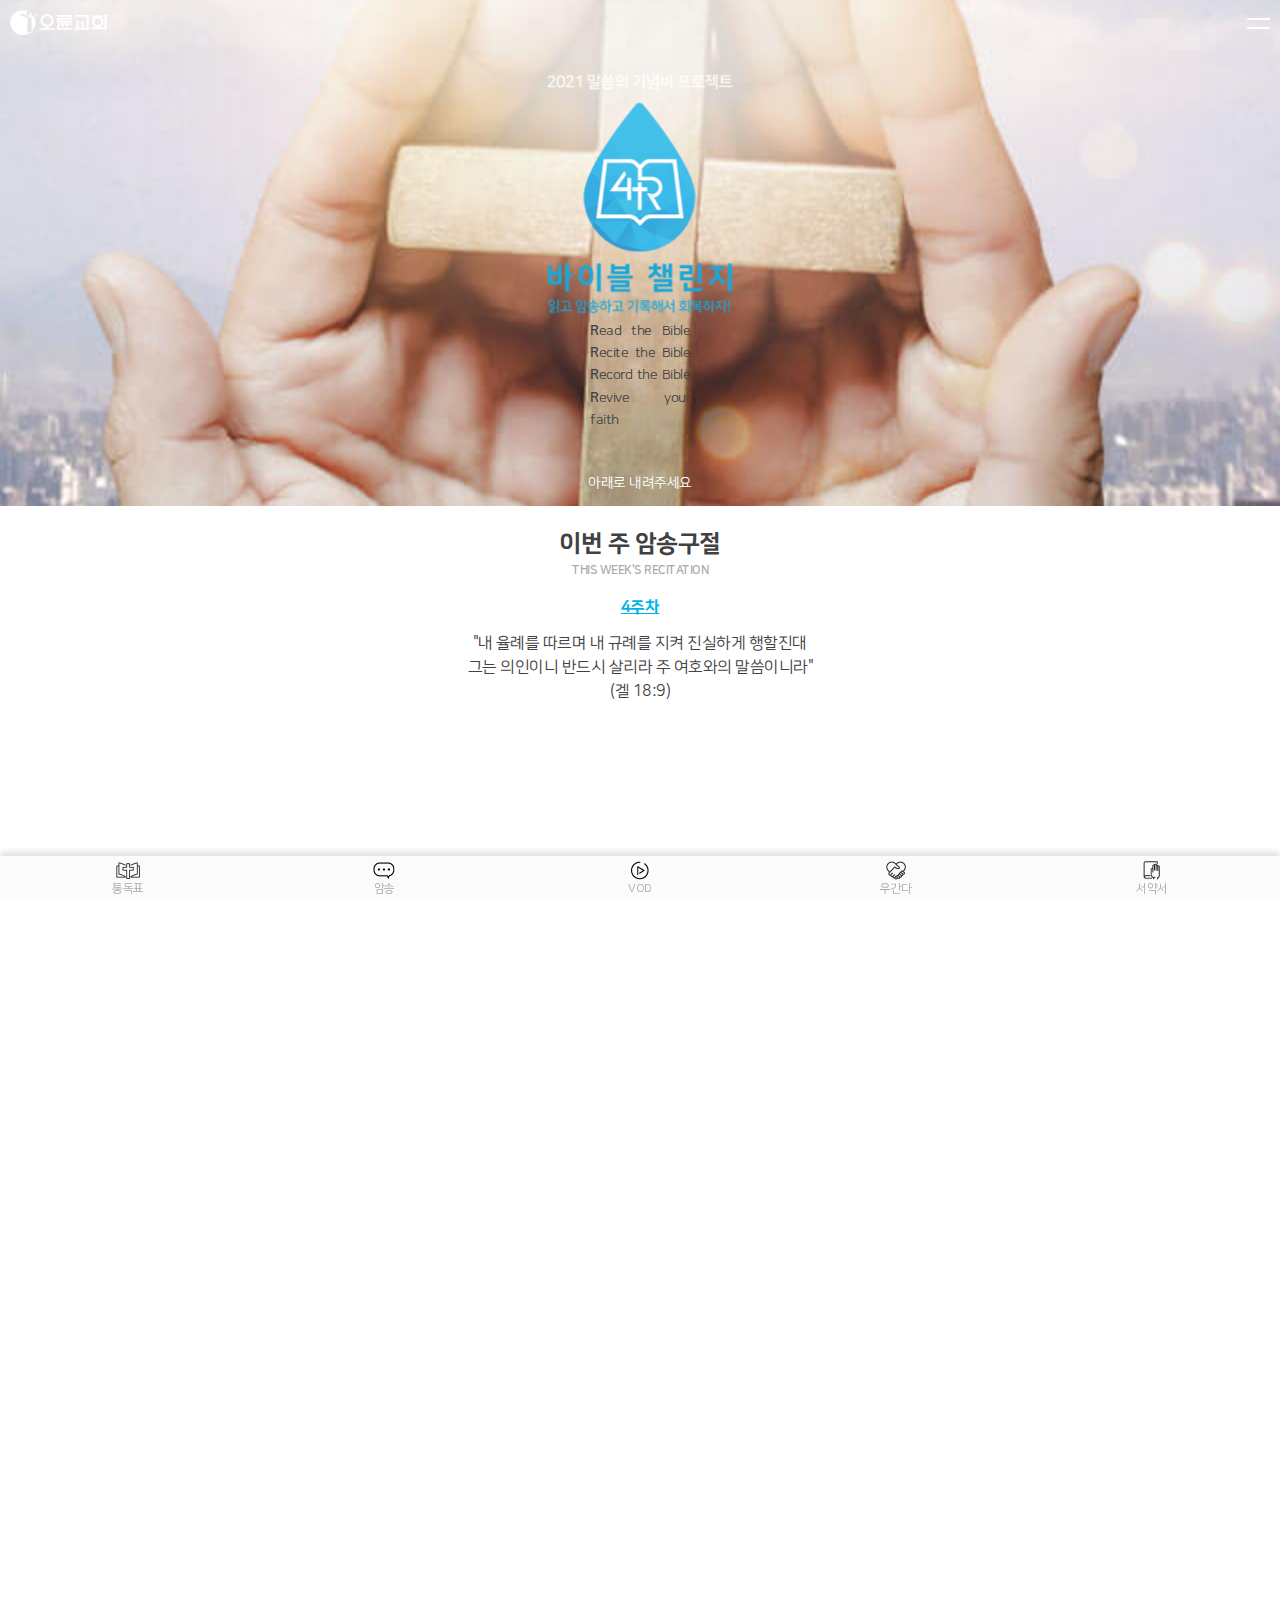
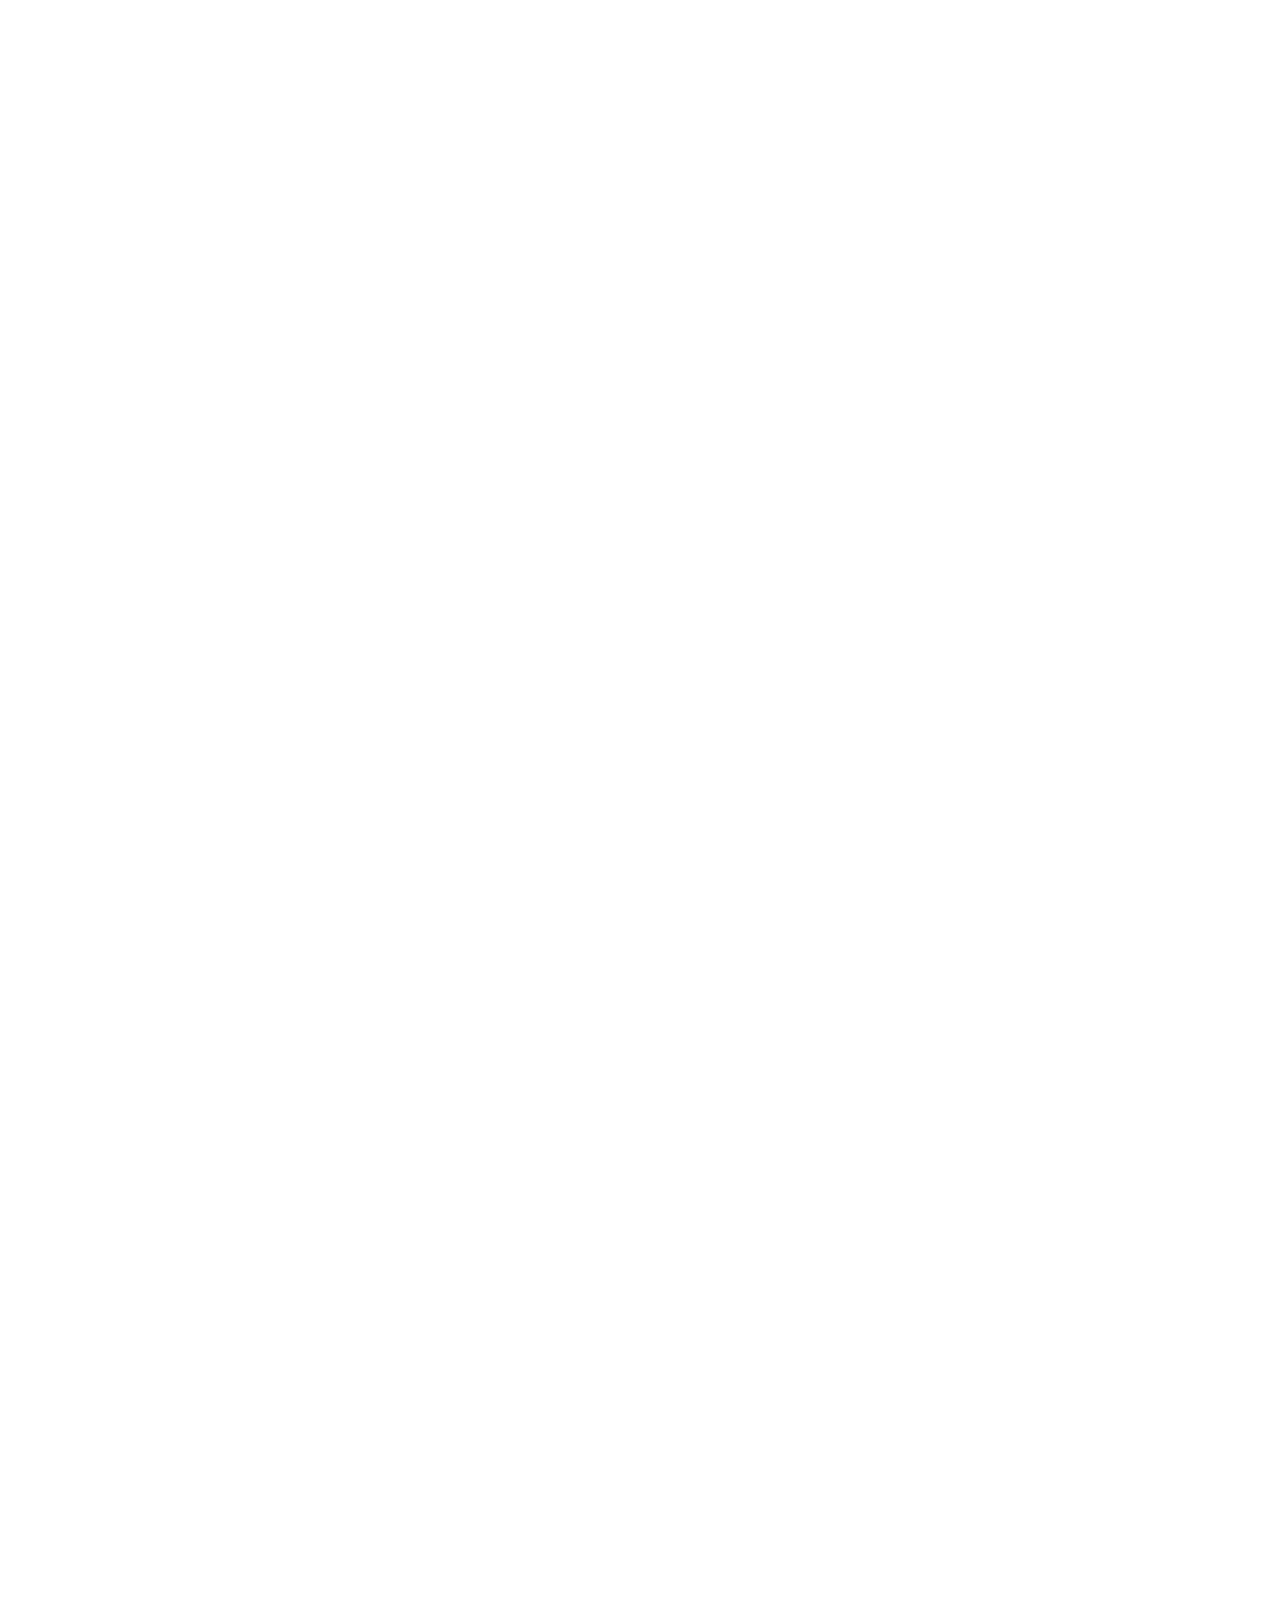
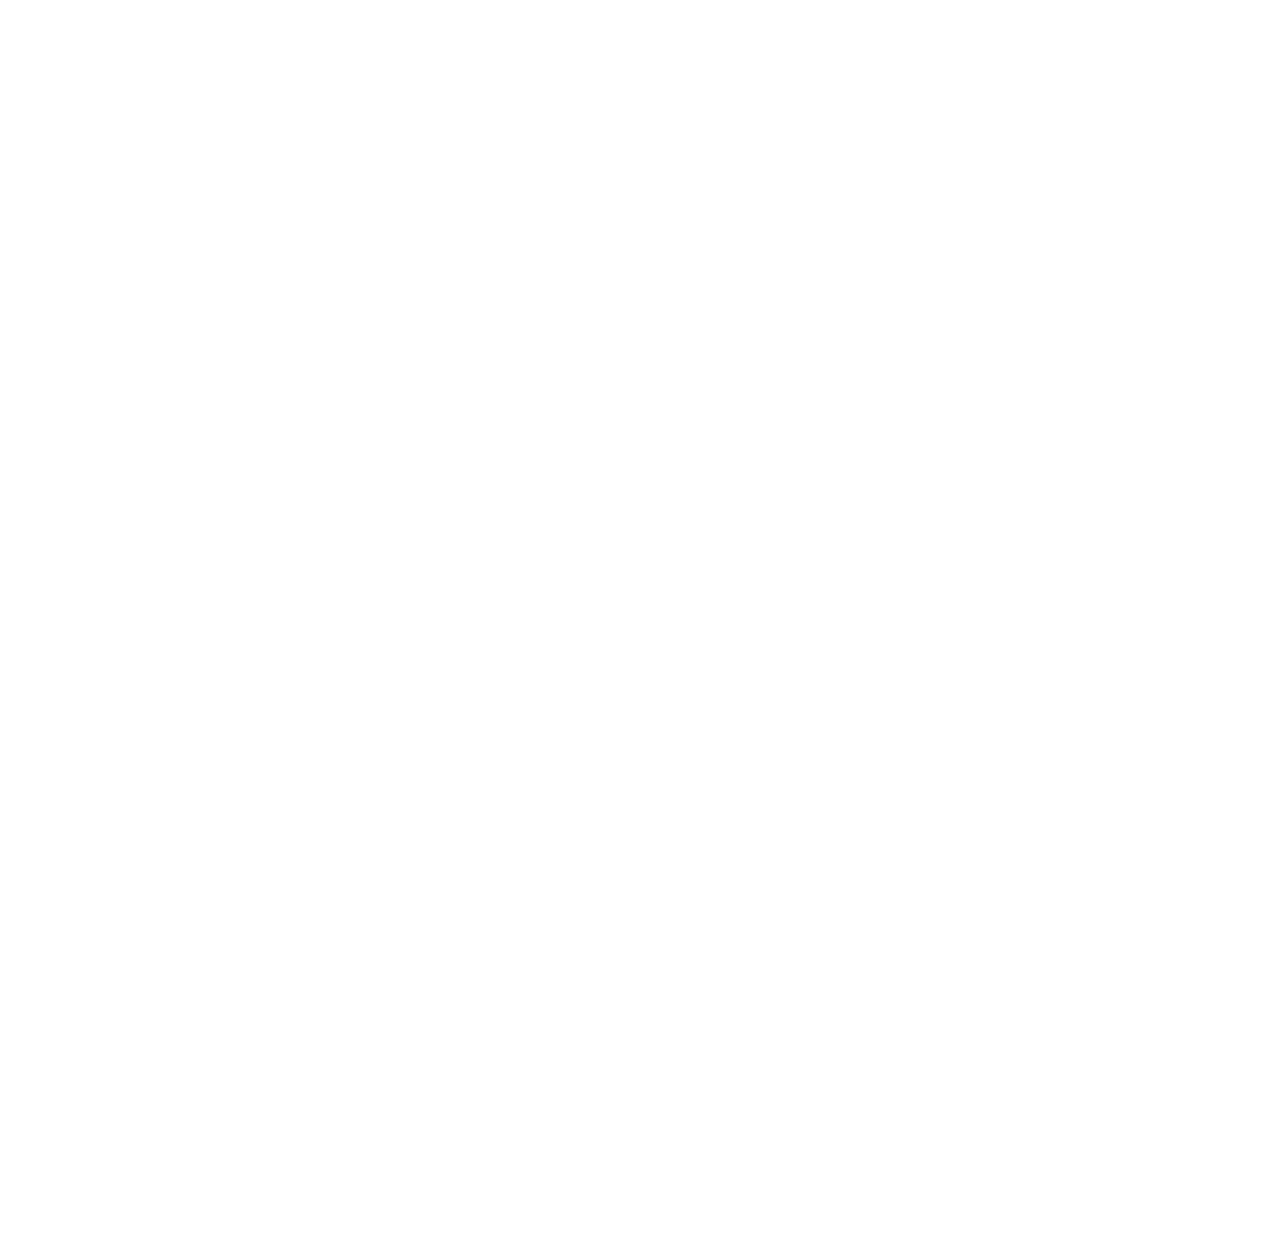
==== commit ca12dd8a: "메인페이지 공식유튜브채널 바로가기 버튼 추가" ====
--- a/views/main/main.html
+++ b/views/main/main.html
@@ -186,6 +186,12 @@
 						<div class="embed_container mgt30">
 							<iframe src="https://player.vimeo.com/video/259411563?title=0&byline=0&portrait=0" frameborder="0" allow="autoplay; fullscreen" allowfullscreen></iframe>
 						</div>
+						<div class="mabtn_youtb">
+							<a href="https://www.youtube.com/channel/UCw-k8WNsDbeW00-YE2I-10w" target="_blank" title="새창열림">
+								<span class="icyou"></span>
+								<span>공식 유튜브채널 바로가기</span>
+							</a>
+						</div>
 					</div>
 				</section>
 				<section class="mainsector animation-waypoint" id="aniPoint3">
--- a/resources/css/styles.min.css
+++ b/resources/css/styles.min.css
@@ -1 +1 @@
-@-webkit-keyframes scalein{0%{opacity:0.5;-webkit-transform:scale(1.5);transform:scale(1.5)}100%{opacity:1;-webkit-transform:scale(1);transform:scale(1)}}@keyframes scalein{0%{opacity:0.5;-webkit-transform:scale(1.5);transform:scale(1.5)}100%{opacity:1;-webkit-transform:scale(1);transform:scale(1)}}@-webkit-keyframes vanishBelow{0%{opacity:0.4}100%{opacity:1;-webkit-transform:translateY(25px);transform:translateY(25px)}}@keyframes vanishBelow{0%{opacity:0.4}100%{opacity:1;-webkit-transform:translateY(25px);transform:translateY(25px)}}@font-face{font-family:"Nanum Square";src:url("../fonts/NanumSquareL.eot");src:url("../fonts/NanumSquareL.eot?#iefix") format("embedded-opentype"),url("../fonts/NanumSquareL.woff") format("woff"),url("../fonts/NanumSquareL.ttf") format("truetype");font-weight:300;font-style:normal}@font-face{font-family:"Nanum Square";src:url("../fonts/NanumSquareR.eot");src:url("../fonts/NanumSquareR.eot?#iefix") format("embedded-opentype"),url("../fonts/NanumSquareR.woff") format("woff"),url("../fonts/NanumSquareR.ttf") format("truetype");font-weight:400;font-style:normal}@font-face{font-family:"Nanum Square";src:url("../fonts/NanumSquareB.eot");src:url("../fonts/NanumSquareB.eot?#iefix") format("embedded-opentype"),url("../fonts/NanumSquareB.woff") format("woff"),url("../fonts/NanumSquareB.ttf") format("truetype");font-weight:700;font-style:normal}@font-face{font-family:"Nanum Square";src:url("../fonts/NanumSquareEB.eot");src:url("../fonts/NanumSquareEB.eot?#iefix") format("embedded-opentype"),url("../fonts/NanumSquareEB.woff") format("woff"),url("../fonts/NanumSquareEB.ttf") format("truetype");font-weight:900;font-style:normal}.tacenter{text-align:center}.ftc_primary{color:#01b3eb}html,body,div,span,applet,object,iframe,h1,h2,h3,h4,h5,h6,p,blockquote,pre,a,abbr,acronym,address,big,cite,code,del,dfn,em,img,ins,kbd,q,s,samp,small,strike,strong,sub,sup,tt,var,b,u,i,center,dl,dt,dd,ol,ul,li,fieldset,form,label,legend,table,caption,tbody,tfoot,thead,tr,th,td,article,aside,canvas,details,embed,figure,figcaption,footer,header,hgroup,menu,nav,output,ruby,section,summary,time,mark,audio,video{margin:0;padding:0;-webkit-box-sizing:border-box;box-sizing:border-box;word-break:keep-all}body,th,td,input,select,textarea,button{font-size:100%;font-family:"Nanum Square",sans-serif;color:#414042;line-height:1.5;font-weight:400;letter-spacing:-0.5px}article,aside,details,figcaption,figure,footer,header,hgroup,menu,nav,section,main{display:block}body{-webkit-text-size-adjust:none}h1,h2,h3,h4,h5,h6{font-size:1rem;font-weight:700}ol,ul,li,dl,dt,dd{list-style:none outside none;padding:0;margin:0}hr{display:none}span{margin:0;padding:0;outline:0}fieldset,img,table,caption,tbody,tfoot,thead,tr,th,td,button,hr{border:0}address,caption,cite,code,dfn,em,strong,th,var{font-style:normal}blockquote,q{quotes:none}blockquote:before,blockquote:after,q:before,q:after{content:"";content:none}table{width:100%;border-collapse:separate;border-spacing:0}img{vertical-align:middle}a{color:#414042;text-decoration:none;cursor:pointer}a:active,a:hover{text-decoration:none}input,select,label{vertical-align:middle}input,select,textarea,button{font-size:1rem;vertical-align:middle;padding:0;margin:0}input,textarea{font-family:"Nanum Square",sans-serif}button,input[type="text"],input[type="password"],input[type="tel"],input[type="num"],input[type="button"],input[type="submit"],input[type="reset"],input[type="file"]{-webkit-appearance:button;border-radius:0}input[type="search"]::-webkit-search-cancel-button{-webkit-appearance:none}textarea{resize:none;-webkit-box-sizing:border-box;box-sizing:border-box}button{border:0 none;background-color:transparent;cursor:pointer;vertical-align:middle}b,strong{font-weight:700}input[type="text"],input[type="password"],input[type="number"],input[type="tel"],input[type="email"],input[type="search"]{-webkit-box-sizing:border-box;box-sizing:border-box}select{position:relative;display:block;border:0 none;-webkit-appearance:none;-moz-appearance:none;-o-appearance:none;appearance:none;-webkit-box-sizing:border-box;box-sizing:border-box;padding-left:3px;background-color:transparent}select::-ms-expand{display:none}select option{border:0 none}sub{vertical-align:baseline;font-size:0.875rem}strong sub{font-weight:700}input::-ms-clear{display:none}::-webkit-input-placeholder{color:#aaa}:-ms-input-placeholder{color:#aaa}::-ms-input-placeholder{color:#aaa}::placeholder{color:#aaa}#skipNavigation{width:100%;position:absolute;top:-200px;left:0;margin:0 auto;z-index:9999}#skipNavigation a{color:#fff;display:block;height:35px;background-color:#01b3eb;text-align:center}#skipNavigation a:active,#skipNavigation a:focus{width:100%;color:#fff;position:absolute;left:0;top:200px;background:#01b3eb;line-height:35px;text-align:center;border-bottom:1px solid #dbdbdb}caption{visibility:hidden;overflow:hidden;width:0;height:0;padding:0;margin:0}legend,.blind{position:absolute;left:-9999px;top:0;height:0;color:transparent;font-size:1px;line-height:0;overflow:hidden}.clearfix::after{content:"";display:block;float:none;clear:both;height:0;font-size:0;line-height:0;visibility:hidden}.noshow{display:none}.posrel{position:relative}.wid100{width:100%}img.maxw100{max-width:100%}.mgt30{margin-top:30px}.mgb10{margin-bottom:10px}.mgb15{margin-bottom:15px}.mgb20{margin-bottom:20px}.mgb25{margin-bottom:25px}.mgb30{margin-bottom:30px}.pdt25{padding-top:25px}.bggray{background-color:#f5f5f5}.inputbox input{color:#414042;background-color:#fff;border:1px solid #e5e5e7;width:100%;padding:0 10px;height:38px;font-size:0.875rem;line-height:36px;border-radius:3px}.inputbox input[type="password"]{font-family:sans-serif}.selectbox{position:relative}.selectbox select{color:#414042;background-color:#fff;border:1px solid #e5e5e7;width:100%;padding:0 32px 0 10px;height:38px;font-size:0.875rem;line-height:36px;border-radius:3px}.selectbox::after{position:absolute;top:50%;-webkit-transform:translateY(-50%);transform:translateY(-50%);content:"";display:block;right:13px;width:13px;height:8px;background:url("../images/icon/select_arr.png") no-repeat;background-size:contain}.checkbox{position:relative}.checkbox input[type="radio"],.checkbox input[type="checkbox"]{position:absolute;width:1px;height:1px;padding:0;margin:-1px;overflow:hidden;clip:rect(0, 0, 0, 0);border:0}.checkbox input[type="radio"]+label,.checkbox input[type="checkbox"]+label{display:inline-block;vertical-align:middle;color:#000;position:relative;min-height:22px;line-height:1;cursor:pointer}.checkbox input[type="radio"]+label:before,.checkbox input[type="checkbox"]+label:before{display:inline-block;vertical-align:middle;-webkit-transition:all .3s ease-in-out;transition:all .3s ease-in-out;background-color:#fff;border:1px solid #e5e5e7;content:"";width:20px;height:20px;line-height:20px;margin:-1px 9px 0 0;text-align:center;border-radius:50%;-webkit-box-sizing:border-box;box-sizing:border-box;z-index:2}.checkbox input[type="radio"]:checked+label:before,.checkbox input[type="checkbox"]:checked+label:before{border-color:#01b3eb}.checkbox input[type="radio"]:checked+label:after,.checkbox input[type="checkbox"]:checked+label:after{display:inline-block;vertical-align:middle;background-color:#01b3eb;content:"";position:absolute;width:10px;height:10px;left:0;top:50%;margin:-7px 0 0 5px;border-radius:50%;-webkit-animation-name:scalein;animation-name:scalein;-webkit-animation-duration:0.3s;animation-duration:0.3s;-webkit-animation-iteration-count:1;animation-iteration-count:1;-webkit-animation-fill-mode:forwards;animation-fill-mode:forwards;z-index:1}.checkbox input[type="radio"].chkmode1+label,.checkbox input[type="checkbox"].chkmode1+label{display:inline-block;vertical-align:middle;color:transparent;font-size:1px;line-height:0;overflow:hidden;border:1px solid #e5e5e7;position:relative;width:25px;height:25px;border-radius:3px}.checkbox input[type="radio"].chkmode1+label:before,.checkbox input[type="checkbox"].chkmode1+label:before{display:inline-block;vertical-align:middle;-webkit-transition:all .3s ease-in-out;transition:all .3s ease-in-out;background-color:transparent;border:1px solid transparent;content:"";position:absolute;width:12px;height:12px;line-height:12px;left:0;top:50%;margin:-7px 0 0 5px;text-align:center;border-radius:50%;-webkit-box-sizing:border-box;box-sizing:border-box;z-index:1}.checkbox input[type="radio"].chkmode1:checked+label:before,.checkbox input[type="checkbox"].chkmode1:checked+label:before{border-color:#f15b67}.checkbox input[type="radio"].chkmode1:checked+label:after,.checkbox input[type="checkbox"].chkmode1:checked+label:after{display:inline-block;vertical-align:middle;background-color:#f15b67;content:"";position:absolute;width:12px;height:12px;left:0;top:50%;margin:-7px 0 0 5px;border-radius:50%;-webkit-animation-name:scalein;animation-name:scalein;-webkit-animation-duration:0.3s;animation-duration:0.3s;-webkit-animation-iteration-count:1;animation-iteration-count:1;-webkit-animation-fill-mode:forwards;animation-fill-mode:forwards;z-index:2}.checkbox2{position:relative}.checkbox2 input[type="radio"],.checkbox2 input[type="checkbox"]{position:absolute;width:1px;height:1px;padding:0;margin:-1px;overflow:hidden;clip:rect(0, 0, 0, 0);border:0}.checkbox2 input[type="radio"]+label,.checkbox2 input[type="checkbox"]+label{display:inline-block;vertical-align:middle;color:#01b3eb;position:relative;min-height:22px;font-size:0.875rem;line-height:1;cursor:pointer}.checkbox2 input[type="radio"]+label:after,.checkbox2 input[type="checkbox"]+label:after{display:inline-block;vertical-align:middle;-webkit-transition:all .3s ease-in-out;transition:all .3s ease-in-out;background-color:#fff;border:1px solid #e5e5e7;content:"";width:25px;height:25px;line-height:25px;margin:-1px 0 0 9px;text-align:center;border-radius:3px;-webkit-box-sizing:border-box;box-sizing:border-box;z-index:2}.checkbox2 input[type="radio"]:checked+label::before,.checkbox2 input[type="checkbox"]:checked+label::before{display:block;content:"";background-color:#f15b67;position:absolute;width:10px;height:10px;right:0;top:50%;margin:-5px 8px 0 0;border-radius:50%;-webkit-animation-name:scalein;animation-name:scalein;-webkit-animation-duration:0.3s;animation-duration:0.3s;-webkit-animation-iteration-count:1;animation-iteration-count:1;-webkit-animation-fill-mode:forwards;animation-fill-mode:forwards;z-index:1}.btnwrap{position:relative}.btnwrap.twice{display:-webkit-box;display:-ms-flexbox;display:flex;-webkit-box-pack:justify;-ms-flex-pack:justify;justify-content:space-between}.btnwrap.twice button,.btnwrap.twice a{width:48.16667%}.btn1{display:block;width:100%;padding:8px 0;font-size:0.875rem;font-weight:700;text-align:center;border-radius:4px;-webkit-box-shadow:rgba(0,0,0,0.3) 0 0 4px;box-shadow:rgba(0,0,0,0.3) 0 0 4px}.btn1.titlein{position:absolute;width:auto;min-width:135px;padding-left:10px;padding-right:10px;top:0;right:0}.btn2{background-color:rgba(255,255,255,0.3);-webkit-box-shadow:rgba(0,0,0,0.4) 0 0 5px;box-shadow:rgba(0,0,0,0.4) 0 0 5px;display:block;width:36px;height:36px;border:none;border-radius:7px}.btn2 .isico{margin-left:auto;margin-right:auto}.btnposi1{position:absolute;bottom:10px;left:10px}.btn_primary{background-color:#01b3eb;color:#fff}.btn_gray{background-color:#c0c4cf;color:#fff}.btn_navy{background-color:#2b3648;color:#fff}.isico{color:transparent;font-size:1px;line-height:0;overflow:hidden;display:block;background-repeat:no-repeat;background-size:contain}.isico.isi_down{width:17.5px;height:20px;background-image:url("../images/icon/ico_download.png")}.isico.isi_scale{width:21px;height:20.5px;background-image:url("../images/icon/ico_scale.png")}.header{width:100%;position:fixed;height:43px;z-index:8}#header{width:100%;background-color:#44c1e9;position:relative;height:43px}.fx .header #header{background-color:#44c1e9}#header h1{width:108px;height:100%}#header h1 a{display:block;height:100%;padding:10px 0 8px 10px}#header h1 a span{color:transparent;font-size:1px;line-height:0;overflow:hidden;display:block;height:100%;background-image:url("../images/common/logo.png");background-repeat:no-repeat;background-size:contain}#header .btngnb{position:absolute;display:block;width:43px;height:43px;top:0;right:0;padding:18px 10px 14px}#header .btngnb span{color:transparent;font-size:1px;line-height:0;overflow:hidden;display:block;position:relative;height:100%}#header .btngnb span::before,#header .btngnb span::after{background-color:#fff;content:"";display:block;position:absolute;width:24px;height:2px;left:0;border-radius:2px}#header .btngnb span::before{top:0}#header .btngnb span::after{bottom:0}.allmenu{-webkit-transition:all .3s ease-in-out;transition:all .3s ease-in-out;background-color:#fff;position:fixed;width:80.3125%;height:100vh;padding:0 10px;top:0;bottom:0;right:0;z-index:10;-webkit-transform:translateX(100%);transform:translateX(100%);opacity:0;visibility:hidden}.gnbopen .allmenu{-webkit-transform:translateX(0);transform:translateX(0);opacity:1;visibility:visible}.allmenu .myname{position:absolute;top:10px;left:10px}.allmenu .myname a{color:#aaa;display:inline-block;position:relative;padding-right:15px;font-size:0.75rem}.allmenu .myname a strong{color:#414042;font-weight:700;font-size:1rem}.allmenu .myname a::after{position:absolute;top:50%;-webkit-transform:translateY(-50%);transform:translateY(-50%);content:"";display:block;width:6px;height:10px;right:0;background:url("../images/icon/arrow.png") no-repeat;background-size:contain}.allmenu .allgnb{margin-top:50px;border-top:1px solid rgba(1,179,235,0.5)}.allmenu .allgnb>li>strong a{color:#01b3eb;display:block;position:relative;padding:6px 0 6px;font-weight:700}.allmenu .allgnb>li>strong a::after{position:absolute;top:50%;-webkit-transform:translateY(-50%);transform:translateY(-50%);content:"";display:none;width:6px;height:10px;right:16px;background-image:url("../images/common/arrow.png");background-size:contain}.allmenu .allgnb>li>strong a span{display:inline-block;vertical-align:middle}.allmenu .allgnb>li>strong a span .gnbico{display:block;width:18px;height:17px;background-repeat:no-repeat;background-size:contain}.allmenu .allgnb>li>strong a span .gnbico.gnbi1{background-image:url("../images/icon/ico_gnb1.png")}.allmenu .allgnb>li>strong a span .gnbico.gnbi2{background-image:url("../images/icon/ico_gnb2.png")}.allmenu .allgnb>li>strong a span .gnbico.gnbi3{background-image:url("../images/icon/ico_gnb3.png")}.allmenu .allgnb>li>strong a span .gnbico.gnbi4{background-image:url("../images/icon/ico_gnb4.png")}.allmenu .allgnb>li>strong a span .gnbico.gnbi5{background-image:url("../images/icon/ico_gnb5.png")}.allmenu .allgnb>li>strong a span .gnbico.gnbi6{background-image:url("../images/icon/ico_gnb6.png")}.allmenu .allgnb>li>strong a span .gnbico.gnbi7{background-image:url("../images/icon/ico_gnb7.png")}.allmenu .allgnb>li>strong a span .gnbico.gnbi8{background-image:url("../images/icon/ico_gnb8.png")}.allmenu .allgnb>li>strong a span .gnbico.gnbi9{background-image:url("../images/icon/ico_gnb9.png")}.allmenu .allgnb>li.current>strong a{background-color:#f5f5f5}.allmenu .allgnb+.allgnb{margin-top:25px;padding-top:20px}.allmenu .btngnb_close{color:transparent;font-size:1px;line-height:0;overflow:hidden;display:block;position:absolute;width:40px;height:40px;top:0;right:0;background:url("../images/common/close2.png") no-repeat center;background-size:18px auto}.fixmasking{-webkit-transition:all .3s ease-in-out;transition:all .3s ease-in-out;background-color:rgba(0,0,0,0.5);position:fixed;width:100%;height:100vh;top:0;left:0;right:0;bottom:0;z-index:9;opacity:0;visibility:hidden}.gnbopen .fixmasking{opacity:1;visibility:visible}.footer{background-color:#414042;position:relative;padding:20px 0 70px;z-index:1}#footer{color:#fff}#footer h5 a{margin-left:auto;margin-right:auto;color:transparent;font-size:1px;line-height:0;overflow:hidden;display:block;width:117px;height:26.5px;margin-bottom:14px;background:url("../images/common/flogo.png") no-repeat;background-size:contain}#footer .addr,#footer .copyright{font-size:0.75rem;text-align:center;line-height:1.7}#footer .fsns{margin-left:auto;margin-right:auto;display:-webkit-box;display:-ms-flexbox;display:flex;-webkit-box-pack:justify;-ms-flex-pack:justify;justify-content:space-between;width:190px;margin-top:16px}#footer .fsns>li>a{color:transparent;font-size:1px;line-height:0;overflow:hidden;display:block;width:28px;height:28px;background-size:contain}#footer .fsns>li:nth-of-type(1)>a{background-image:url("../images/icon/fsns_1.png")}#footer .fsns>li:nth-of-type(2)>a{background-image:url("../images/icon/fsns_2.png")}#footer .fsns>li:nth-of-type(3)>a{background-image:url("../images/icon/fsns_3.png")}#footer .fsns>li:nth-of-type(4)>a{background-image:url("../images/icon/fsns_4.png")}#footer .fsns>li:nth-of-type(5)>a{background-image:url("../images/icon/fsns_5.png")}.pagecontrols{display:none;position:fixed;width:57px;height:57px;bottom:175px;right:5px;z-index:6}.pagecontrols .btn_top{border:1px solid #d4d4d4;background-color:rgba(229,229,231,0.4);-webkit-box-shadow:rgba(0,0,0,0.1) 3px 0 4px;box-shadow:rgba(0,0,0,0.1) 3px 0 4px;position:relative;display:block;height:100%;border-radius:50%;overflow:hidden}.pagecontrols .btn_top span{color:transparent;font-size:1px;line-height:0;overflow:hidden;position:absolute;top:50%;left:50%;-webkit-transform:translate(-50%, -50%);transform:translate(-50%, -50%);display:block;width:29px;height:17px;background:url("../images/common/top_arr.png") no-repeat;background-size:contain}#aniFooter{-webkit-transition:all .4s ease-in-out;transition:all .4s ease-in-out;opacity:0}#aniFooter.anistart{opacity:1}#aniFooter.anistart #footer{opacity:1}.footfixed{background-color:#fbfbfb;-webkit-box-shadow:rgba(0,0,0,0.1) 0 -5px 5px;box-shadow:rgba(0,0,0,0.1) 0 -5px 5px;position:fixed;width:100%;bottom:0;z-index:8}.footfixed ul{display:-webkit-box;display:-ms-flexbox;display:flex;-webkit-box-pack:justify;-ms-flex-pack:justify;justify-content:space-between}.footfixed ul li{width:25%}.footfixed ul li a{display:block;padding:5px 0 2px}.footfixed ul li a p{color:#aaa;font-size:0.75rem;text-align:center}.footfixed .fixco{margin-left:auto;margin-right:auto;width:24px;height:19px;background-size:contain}.footfixed .fixco.fico1{background-image:url("../images/common/fixmenu1.png")}.footfixed .fixco.fico2{background-image:url("../images/common/fixmenu2.png")}.footfixed .fixco.fico3{background-image:url("../images/common/fixmenu3.png")}.footfixed .fixco.fico4{background-image:url("../images/common/fixmenu4.png")}.footfixed .fixco.fico5{background-image:url("../images/common/fixmenu5.png")}.container{margin-bottom:45px}#contents{position:relative;padding-top:43px}.inner{margin-left:auto;margin-right:auto;width:93.75%}.noscroll{overflow:hidden}.sectit1{color:#01b3eb;font-size:1.25rem;font-weight:900;text-align:center}.sectit2{padding-bottom:14px;font-size:1.25rem;font-weight:900}.sectit3{color:#01b3eb;padding-bottom:10px;font-size:1.125rem;font-weight:700;text-align:center}.sector1{position:relative}.bordsect{border-top:2px solid #01b3eb}.embed_container{position:relative;max-width:100%;height:0;padding-bottom:56.25%;margin-bottom:12px;overflow:hidden;z-index:1}.embed_container iframe,.embed_container object,.embed_container embed{position:absolute;width:100%;height:100%;top:0;left:0;z-index:1}.animation-waypoint{-webkit-transition:all .4s ease-in-out;transition:all .4s ease-in-out;opacity:0;-webkit-transform:translateY(50px);transform:translateY(50px)}.animation-waypoint.anistart{opacity:1;-webkit-transform:translateY(0);transform:translateY(0)}.tbl1{border-top:2px solid #01b3eb}.tbl1 thead th{color:#01b3eb;border-bottom:2px solid #44c1e9;padding:10px 5px;font-weight:700;text-align:center}.tbl1 tbody td{border-bottom:1px solid #d4d4d4;border-right:1px solid #d4d4d4;padding:9px 5px;text-align:center}.tbl1 tbody td.taleft{text-align:left}.tbl1 tbody tr td:last-of-type{border-right:none}.tbl1 tbody tr.trcolor1{background-color:#f5f5f5}.weekrecite{border:1px solid #d4d4d4;position:relative}.weekrecite img{width:100%}.resitelist{display:-webkit-box;display:-ms-flexbox;display:flex;-webkit-box-pack:justify;-ms-flex-pack:justify;justify-content:space-between;-ms-flex-wrap:wrap;flex-wrap:wrap}.resitelist>li{position:relative;width:45%;margin-bottom:25px}.resitelist>li img{width:100%}.resitelist>li .figscale{-webkit-transition:all .35s ease-in-out;transition:all .35s ease-in-out;border:1px solid #000;position:absolute;width:0;top:0;left:0;opacity:0;visibility:hidden;-webkit-transform:scale(-100%);transform:scale(-100%);z-index:5}.resitelist>li .figscale .btnclose{color:transparent;font-size:1px;line-height:0;overflow:hidden;display:block;position:absolute;width:40px;height:40px;top:0;right:0;background:url("../images/common/close.png") no-repeat center;background-size:18px auto}.resitelist>li:nth-of-type(even) .figscale{left:auto;right:0}.resitelist>li.actscale .figscale{width:222%;opacity:1;visibility:visible;-webkit-transform:scale(100%);transform:scale(100%)}.resitelist .fig .thumb{position:relative;border:1px solid #d4d4d4}.resitelist .fig figcaption{white-space:nowrap;text-overflow:ellipsis;overflow:hidden;margin-top:5px;text-align:center}.tabtype1{background-color:#f5f5f5;-webkit-box-shadow:rgba(0,0,0,0.2) inset 0 0 6px;box-shadow:rgba(0,0,0,0.2) inset 0 0 6px;display:-webkit-box;display:-ms-flexbox;display:flex;-webkit-box-pack:space-evenly;-ms-flex-pack:space-evenly;justify-content:space-evenly;border-radius:4px;overflow:hidden}.tabtype1>li{-ms-flex-preferred-size:50%;flex-basis:50%}.tabtype1>li>a{display:block;padding:5px 0;text-align:center;font-weight:700;border-radius:4px;overflow:hidden}.tabtype1>li.current>a{color:#fff;background-color:#44c1e9;-webkit-box-shadow:rgba(0,0,0,0.1) 0 0 3px;box-shadow:rgba(0,0,0,0.1) 0 0 3px}.tabtype2{border-top:2px solid #d4d4d4;border-bottom:1px solid #d4d4d4;display:-webkit-box;display:-ms-flexbox;display:flex;-webkit-box-pack:space-evenly;-ms-flex-pack:space-evenly;justify-content:space-evenly;position:relative;overflow:hidden;z-index:1}.tabtype2>li{-ms-flex-preferred-size:50%;flex-basis:50%}.tabtype2>li>a{display:block;position:relative;padding:8px 0;text-align:center;font-weight:900;z-index:2}.tabtype2>li.current>a{color:#01b3eb}.tabtype2>li.current>a::after{background-color:#01b3eb;content:"";position:absolute;width:100%;height:4px;left:0;bottom:-1px}.speakwrap{position:relative;margin-top:30px}.speakwrap .tabtype1{position:absolute;width:160px;top:0;right:0}.videodetail{display:none;padding-top:20px}.biblelist::after{content:"";display:block;float:none;clear:both;height:0;font-size:0;line-height:0;visibility:hidden}.biblelist>li{float:left;width:25%;margin-top:12px}.biblelist>li a{display:-webkit-box;display:-ms-flexbox;display:flex;-webkit-box-pack:stretch;-ms-flex-pack:stretch;justify-content:stretch;-ms-flex-line-pack:stretch;align-content:stretch;width:72px;height:72px;margin:auto;background:url("../images/icon/ico_bible.png") no-repeat;background-size:contain}.biblelist>li a span{-webkit-box-flex:1;-ms-flex:auto;flex:auto;-ms-flex-item-align:center;-ms-grid-row-align:center;align-self:center;font-size:1.25rem;font-weight:700;text-align:center}.biblelist>li:nth-of-type(4n+1){clear:both}.biblelist>li.current a span{color:#01b3eb}.oathbg{background:url("../images/sub/oath_bg.jpg") no-repeat center top;background-size:100% auto}.subtit1{margin-bottom:25px;text-align:center}.subtit1 div{margin-bottom:5px}.subtit1 div img{width:77px}.subtit1 strong{color:#414042;display:block;font-size:1.5rem;font-weight:900}.oathlist>li{margin-bottom:15px;text-align:center}.oathlist .thumb{margin-left:auto;margin-right:auto;width:112px;height:112px;margin-bottom:5px;background-repeat:no-repeat;background-size:contain}.oathlist .thumb.tmimg1{background-image:url("../images/sub/oath1.png")}.oathlist .thumb.tmimg2{background-image:url("../images/sub/oath2.png")}.oathlist .thumb.tmimg3{background-image:url("../images/sub/oath3.png")}.oathlist .thumb.tmimg4{background-image:url("../images/sub/oath4.png")}.oathlist h5{color:#44c1e9;font-size:1.125rem;font-weight:700}.oathlist .oathtxt{font-size:1rem}.oathpri{color:#01b3eb;margin:20px 0 30px;text-align:center;font-weight:700;line-height-step:1.6}.oathpri::before{margin-left:auto;margin-right:auto;content:"";display:block;width:49px;height:25px;margin-bottom:5px;background:url("../images/icon/ico_hand.png") no-repeat;background-size:contain}.oathpri .date{margin-top:10px}.ugandabg{background:url("../images/sub/uganda_bg.jpg") no-repeat center top;background-size:100% auto}.ugntxt1{color:#414042;margin-bottom:25px;font-size:1rem;text-align:center}.ugntxt1 strong{color:#414042;font-size:1.125rem;font-weight:700}.ugnbox{margin-left:auto;margin-right:auto;color:#fff;background-color:#01b3eb;width:284px;margin-bottom:25px;padding:14px 12px 20px}.ugnbox .ugnico{margin-left:auto;margin-right:auto;width:48px;height:48px;margin-bottom:20px;background:url("../images/icon/ico_hand2.png") no-repeat;background-size:contain}.ugnbox ul{margin-bottom:10px}.ugnbox ul li{margin-bottom:2px;font-size:1rem}.ugnbox ul li strong{font-size:1.125rem;font-weight:900}.ugnbox .exam{color:#fff;position:relative;font-size:1rem;padding-left:68px;line-height:1.6}.dovetext{color:#01b3eb;font-weight:700;text-align:center}.dovetext::before{margin-left:auto;margin-right:auto;content:"";display:block;width:42px;height:26px;margin-bottom:6px;background:url("../images/icon/ico_dove.png") no-repeat;background-size:contain}.visual_mem{position:relative;height:248px;background:url("../images/members/visual.jpg") center;background-size:cover}.visual_mem h3{position:absolute;width:100%;top:20px;text-align:center}.visual_mem h3 p{margin-bottom:8px;font-size:0.875rem;font-weight:700}.visual_mem h3 div{margin-bottom:5px}.visual_mem h3 div img{width:77px}.visual_mem h3 strong{display:block;font-size:1.5rem;font-weight:900}.memsection{border-top:2px solid #01b3eb;border-bottom:2px solid #01b3eb;position:relative;padding:24px 0}.memsection .sectit1{position:absolute;width:100%;top:-40px}.memfrm{display:-webkit-box;display:-ms-flexbox;display:flex;-webkit-box-pack:justify;-ms-flex-pack:justify;justify-content:space-between;-ms-flex-line-pack:center;align-content:center;-ms-flex-wrap:wrap;flex-wrap:wrap;margin-bottom:8px}.memfrm>dt{color:#aaa;width:73px;font-size:0.875rem;font-weight:900}.memfrm>dt label{display:block;height:100%;padding-top:10px}.memfrm>dd{width:calc(100% - 75px)}.memfrm>dd.flex{display:-webkit-box;display:-ms-flexbox;display:flex;-webkit-box-pack:justify;-ms-flex-pack:justify;justify-content:space-between}.memfrm>dd.flex .inputbox{width:calc(100% - 94px)}.memfrm>dd.flex .inpbtn{width:88px}.findmn{display:-webkit-box;display:-ms-flexbox;display:flex;-webkit-box-pack:stretch;-ms-flex-pack:stretch;justify-content:stretch;margin-top:10px}.findmn>li{position:relative;-ms-flex-preferred-size:50%;flex-basis:50%}.findmn>li::after{position:absolute;top:50%;-webkit-transform:translateY(-50%);transform:translateY(-50%);background-color:#c0c4cf;content:"";display:block;width:1px;height:20px;right:0}.findmn>li:last-of-type::after{display:none}.findmn>li>a{color:#2b3648;display:block;text-align:center;font-weight:700}.popupwrap{display:none}.poptype1{background-color:#fff;border-radius:6px;width:84.6875%;max-width:542px}.poptype1 .popcontent{padding:20px}.poptit1{color:#01b3eb;margin-bottom:8px;font-size:1.25rem;text-align:center}.poptxt1{margin-bottom:10px;font-size:0.875rem;text-align:center}.popimgcf{text-align:center}.popimgcf img{width:184px}.main #header{background-color:transparent}.main #contents{padding-top:0}.main .bibleweek{color:#01b3eb;margin-bottom:12px;font-weight:900;text-decoration:underline;text-align:center}.main .weekword{text-align:center}.mainvisual{position:relative;height:506px;background:url("../images/main/visual.jpg") no-repeat center bottom;background-size:cover}.mainvisual h3{position:absolute;top:50%;left:50%;-webkit-transform:translate(-50%, -50%);transform:translate(-50%, -50%)}.mainvisual h3 img{width:185px}.mainvisual h3 ul{margin-left:auto;margin-right:auto;width:100px;margin-top:7px}.mainvisual h3 ul li{font-size:0.875rem;font-weight:400;line-height:1.6;text-align:justify;text-align-last:justify}.mainvisual h3 ul li strong{font-weight:700}.bt_viscroll{color:#fff;position:absolute;display:block;top:435px;left:50%;-webkit-transform:translateX(-50%);transform:translateX(-50%);z-index:5}.bt_viscroll .arrow{margin-left:auto;margin-right:auto;width:28px;height:30px;margin-bottom:8px}.bt_viscroll .arrow span{opacity:0;display:block;position:absolute;width:28px;height:14px;top:0;left:50%;margin-left:-14px;background:url("../images/main/scroll.png") no-repeat;background-size:contain;-webkit-animation:vanishBelow 1.6s linear infinite;animation:vanishBelow 1.6s linear infinite}.bt_viscroll .arrow span.delay2{-webkit-animation-delay:0.5s;animation-delay:0.5s}.bt_viscroll .arrow span.delay3{-webkit-animation-delay:1s;animation-delay:1s}.bt_viscroll p{font-size:0.875rem}.mainsector{padding:20px 0 35px}.maintit{color:#414042;margin-bottom:15px;font-size:1.5rem;font-weight:900;text-align:center}.maintit p{color:#aaa;font-size:0.75rem;font-weight:700;text-transform:uppercase}.maintit2{border-top:1px solid #d4d4d4;border-bottom:1px solid #d4d4d4;padding:8px 0;font-weight:900;text-align:center}.maintit2 span{color:#01b3eb}.mainbg1{background:url("../images/main/inbg1.jpg") no-repeat center top;background-size:cover}.main_sldr{border-top:2px solid #01b3eb;border-bottom:2px solid #c0c4cf}.main_sldr .item h5{color:transparent;font-size:1px;line-height:0;overflow:hidden;border-bottom:1px solid #c0c4cf;height:40px;font-weight:900;text-align:center;line-height:40px}.main_sldr .item .sldtext{padding:15px 0 20px}.main_sldr .item .txt1{color:#01b3eb;font-size:0.875rem;text-align:center}.main_sldr .item .txt2{font-size:0.875rem;text-align:center}.main_sldr .item .sldtits1{text-align:center}.main_sldr .item .sldtits1 span{color:#01b3eb;border-left:1px solid #01b3eb;border-right:1px solid #01b3eb;display:inline-block;font-size:0.875rem;text-align:center;padding:0 5px;font-weight:700}.main_sldr .item .boxbank{display:-webkit-box;display:-ms-flexbox;display:flex;-webkit-box-pack:justify;-ms-flex-pack:justify;justify-content:space-between;-webkit-box-align:center;-ms-flex-align:center;align-items:center;padding:8px;background-image:url("../images/main/sld_bg4.jpg");background-size:cover}.main_sldr .item .boxbank .boxicon{background-color:#01b3eb;position:relative;width:46px;height:46px}.main_sldr .item .boxbank .boxicon span{position:absolute;top:50%;left:50%;-webkit-transform:translate(-50%, -50%);transform:translate(-50%, -50%);display:block;width:29px;height:33px;background:url("../images/main/ico_hand.png") no-repeat;background-size:contain}.main_sldr .item .boxbank .boxtxt{width:calc(100% - 60px);font-size:0.875rem}.main_sldr .item .boxbank .boxtxt strong{font-weight:900}.main_sldr .item .sld_ftxt{color:#01b3eb;font-size:1.125rem;text-align:center;font-weight:700}.main_sldr .item .sld_ftxt .sfico{margin-left:auto;margin-right:auto;width:32px;height:25px;margin-bottom:3px;background-image:url("../images/main/ico_bible.png");background-size:contain}.main_sldr .item .sld_dlist{text-align:center}.main_sldr .item .sld_dlist dt,.main_sldr .item .sld_dlist dd{border-bottom:1px solid #e5e5e7;font-size:0.875rem;padding-bottom:15px}.main_sldr .item .sld_dlist dt{color:#01b3eb}.main_sldr .item .sld_dlist dd{padding-top:12px}.main_sldr .item .sld_dlist dd .bold1{margin-bottom:4px;font-size:1rem;font-weight:900}.main_sldr .slick-arrow{color:transparent;font-size:1px;line-height:0;overflow:hidden;position:absolute;top:0;width:15px;height:40px;background-repeat:no-repeat;background-position:center;background-size:contain;z-index:4}.main_sldr .slick-arrow.slick-prev{left:0;background-image:url("../images/main/sld_arrl.png")}.main_sldr .slick-arrow.slick-next{right:0;background-image:url("../images/main/sld_arrr.png")}.main_sldr .slick-dots{background-color:#fff;position:absolute;display:-webkit-box;display:-ms-flexbox;display:flex;-webkit-box-pack:justify;-ms-flex-pack:justify;justify-content:space-between;width:100%;top:0;left:0;text-align:center;z-index:4}.main_sldr .slick-dots>li{display:block;width:25%}.main_sldr .slick-dots>li button{color:transparent;font-size:1px;line-height:0;overflow:hidden;color:#e5e5e7;display:block;position:relative;width:100%;height:39px}.main_sldr .slick-dots>li button::after{color:#414042;position:absolute;display:block;width:100%;top:0;left:0;font-size:0.875rem;line-height:39px;text-align:center}.main_sldr .slick-dots>li.slick-active button::after{color:#01b3eb;font-weight:900}.main_sldr .slick-dots>li:nth-of-type(1) button::after{content:"통독 챌린지"}.main_sldr .slick-dots>li:nth-of-type(2) button::after{content:"암송 챌린지"}.main_sldr .slick-dots>li:nth-of-type(3) button::after{content:"필사 챌린지"}.main_sldr .slick-dots>li:nth-of-type(4) button::after{content:"우간다캠페인"}
+@-webkit-keyframes scalein{0%{opacity:0.5;-webkit-transform:scale(1.5);transform:scale(1.5)}100%{opacity:1;-webkit-transform:scale(1);transform:scale(1)}}@keyframes scalein{0%{opacity:0.5;-webkit-transform:scale(1.5);transform:scale(1.5)}100%{opacity:1;-webkit-transform:scale(1);transform:scale(1)}}@-webkit-keyframes vanishBelow{0%{opacity:0.4}100%{opacity:1;-webkit-transform:translateY(25px);transform:translateY(25px)}}@keyframes vanishBelow{0%{opacity:0.4}100%{opacity:1;-webkit-transform:translateY(25px);transform:translateY(25px)}}@font-face{font-family:"Nanum Square";src:url("../fonts/NanumSquareL.eot");src:url("../fonts/NanumSquareL.eot?#iefix") format("embedded-opentype"),url("../fonts/NanumSquareL.woff") format("woff"),url("../fonts/NanumSquareL.ttf") format("truetype");font-weight:300;font-style:normal}@font-face{font-family:"Nanum Square";src:url("../fonts/NanumSquareR.eot");src:url("../fonts/NanumSquareR.eot?#iefix") format("embedded-opentype"),url("../fonts/NanumSquareR.woff") format("woff"),url("../fonts/NanumSquareR.ttf") format("truetype");font-weight:400;font-style:normal}@font-face{font-family:"Nanum Square";src:url("../fonts/NanumSquareB.eot");src:url("../fonts/NanumSquareB.eot?#iefix") format("embedded-opentype"),url("../fonts/NanumSquareB.woff") format("woff"),url("../fonts/NanumSquareB.ttf") format("truetype");font-weight:700;font-style:normal}@font-face{font-family:"Nanum Square";src:url("../fonts/NanumSquareEB.eot");src:url("../fonts/NanumSquareEB.eot?#iefix") format("embedded-opentype"),url("../fonts/NanumSquareEB.woff") format("woff"),url("../fonts/NanumSquareEB.ttf") format("truetype");font-weight:900;font-style:normal}.tacenter{text-align:center}.ftc_primary{color:#01b3eb}html,body,div,span,applet,object,iframe,h1,h2,h3,h4,h5,h6,p,blockquote,pre,a,abbr,acronym,address,big,cite,code,del,dfn,em,img,ins,kbd,q,s,samp,small,strike,strong,sub,sup,tt,var,b,u,i,center,dl,dt,dd,ol,ul,li,fieldset,form,label,legend,table,caption,tbody,tfoot,thead,tr,th,td,article,aside,canvas,details,embed,figure,figcaption,footer,header,hgroup,menu,nav,output,ruby,section,summary,time,mark,audio,video{margin:0;padding:0;-webkit-box-sizing:border-box;box-sizing:border-box;word-break:keep-all}body,th,td,input,select,textarea,button{font-size:100%;font-family:"Nanum Square",sans-serif;color:#414042;line-height:1.5;font-weight:400;letter-spacing:-0.5px}article,aside,details,figcaption,figure,footer,header,hgroup,menu,nav,section,main{display:block}body{-webkit-text-size-adjust:none}h1,h2,h3,h4,h5,h6{font-size:1rem;font-weight:700}ol,ul,li,dl,dt,dd{list-style:none outside none;padding:0;margin:0}hr{display:none}span{margin:0;padding:0;outline:0}fieldset,img,table,caption,tbody,tfoot,thead,tr,th,td,button,hr{border:0}address,caption,cite,code,dfn,em,strong,th,var{font-style:normal}blockquote,q{quotes:none}blockquote:before,blockquote:after,q:before,q:after{content:"";content:none}table{width:100%;border-collapse:separate;border-spacing:0}img{vertical-align:middle}a{color:#414042;text-decoration:none;cursor:pointer}a:active,a:hover{text-decoration:none}input,select,label{vertical-align:middle}input,select,textarea,button{font-size:1rem;vertical-align:middle;padding:0;margin:0}input,textarea{font-family:"Nanum Square",sans-serif}button,input[type="text"],input[type="password"],input[type="tel"],input[type="num"],input[type="button"],input[type="submit"],input[type="reset"],input[type="file"]{-webkit-appearance:button;border-radius:0}input[type="search"]::-webkit-search-cancel-button{-webkit-appearance:none}textarea{resize:none;-webkit-box-sizing:border-box;box-sizing:border-box}button{border:0 none;background-color:transparent;cursor:pointer;vertical-align:middle}b,strong{font-weight:700}input[type="text"],input[type="password"],input[type="number"],input[type="tel"],input[type="email"],input[type="search"]{-webkit-box-sizing:border-box;box-sizing:border-box}select{position:relative;display:block;border:0 none;-webkit-appearance:none;-moz-appearance:none;-o-appearance:none;appearance:none;-webkit-box-sizing:border-box;box-sizing:border-box;padding-left:3px;background-color:transparent}select::-ms-expand{display:none}select option{border:0 none}sub{vertical-align:baseline;font-size:0.875rem}strong sub{font-weight:700}input::-ms-clear{display:none}::-webkit-input-placeholder{color:#aaa}:-ms-input-placeholder{color:#aaa}::-ms-input-placeholder{color:#aaa}::placeholder{color:#aaa}#skipNavigation{width:100%;position:absolute;top:-200px;left:0;margin:0 auto;z-index:9999}#skipNavigation a{color:#fff;display:block;height:35px;background-color:#01b3eb;text-align:center}#skipNavigation a:active,#skipNavigation a:focus{width:100%;color:#fff;position:absolute;left:0;top:200px;background:#01b3eb;line-height:35px;text-align:center;border-bottom:1px solid #dbdbdb}caption{visibility:hidden;overflow:hidden;width:0;height:0;padding:0;margin:0}legend,.blind{position:absolute;left:-9999px;top:0;height:0;color:transparent;font-size:1px;line-height:0;overflow:hidden}.clearfix::after{content:"";display:block;float:none;clear:both;height:0;font-size:0;line-height:0;visibility:hidden}.noshow{display:none}.posrel{position:relative}.wid100{width:100%}img.maxw100{max-width:100%}.mgt30{margin-top:30px}.mgb10{margin-bottom:10px}.mgb15{margin-bottom:15px}.mgb20{margin-bottom:20px}.mgb25{margin-bottom:25px}.mgb30{margin-bottom:30px}.pdt25{padding-top:25px}.bggray{background-color:#f5f5f5}.inputbox input{color:#414042;background-color:#fff;border:1px solid #e5e5e7;width:100%;padding:0 10px;height:38px;font-size:0.875rem;line-height:36px;border-radius:3px}.inputbox input[type="password"]{font-family:sans-serif}.selectbox{position:relative}.selectbox select{color:#414042;background-color:#fff;border:1px solid #e5e5e7;width:100%;padding:0 32px 0 10px;height:38px;font-size:0.875rem;line-height:36px;border-radius:3px}.selectbox::after{position:absolute;top:50%;-webkit-transform:translateY(-50%);transform:translateY(-50%);content:"";display:block;right:13px;width:13px;height:8px;background:url("../images/icon/select_arr.png") no-repeat;background-size:contain}.checkbox{position:relative}.checkbox input[type="radio"],.checkbox input[type="checkbox"]{position:absolute;width:1px;height:1px;padding:0;margin:-1px;overflow:hidden;clip:rect(0, 0, 0, 0);border:0}.checkbox input[type="radio"]+label,.checkbox input[type="checkbox"]+label{display:inline-block;vertical-align:middle;color:#000;position:relative;min-height:22px;line-height:1;cursor:pointer}.checkbox input[type="radio"]+label:before,.checkbox input[type="checkbox"]+label:before{display:inline-block;vertical-align:middle;-webkit-transition:all .3s ease-in-out;transition:all .3s ease-in-out;background-color:#fff;border:1px solid #e5e5e7;content:"";width:20px;height:20px;line-height:20px;margin:-1px 9px 0 0;text-align:center;border-radius:50%;-webkit-box-sizing:border-box;box-sizing:border-box;z-index:2}.checkbox input[type="radio"]:checked+label:before,.checkbox input[type="checkbox"]:checked+label:before{border-color:#01b3eb}.checkbox input[type="radio"]:checked+label:after,.checkbox input[type="checkbox"]:checked+label:after{display:inline-block;vertical-align:middle;background-color:#01b3eb;content:"";position:absolute;width:10px;height:10px;left:0;top:50%;margin:-7px 0 0 5px;border-radius:50%;-webkit-animation-name:scalein;animation-name:scalein;-webkit-animation-duration:0.3s;animation-duration:0.3s;-webkit-animation-iteration-count:1;animation-iteration-count:1;-webkit-animation-fill-mode:forwards;animation-fill-mode:forwards;z-index:1}.checkbox input[type="radio"].chkmode1+label,.checkbox input[type="checkbox"].chkmode1+label{display:inline-block;vertical-align:middle;color:transparent;font-size:1px;line-height:0;overflow:hidden;border:1px solid #e5e5e7;position:relative;width:25px;height:25px;border-radius:3px}.checkbox input[type="radio"].chkmode1+label:before,.checkbox input[type="checkbox"].chkmode1+label:before{display:inline-block;vertical-align:middle;-webkit-transition:all .3s ease-in-out;transition:all .3s ease-in-out;background-color:transparent;border:1px solid transparent;content:"";position:absolute;width:12px;height:12px;line-height:12px;left:0;top:50%;margin:-7px 0 0 5px;text-align:center;border-radius:50%;-webkit-box-sizing:border-box;box-sizing:border-box;z-index:1}.checkbox input[type="radio"].chkmode1:checked+label:before,.checkbox input[type="checkbox"].chkmode1:checked+label:before{border-color:#f15b67}.checkbox input[type="radio"].chkmode1:checked+label:after,.checkbox input[type="checkbox"].chkmode1:checked+label:after{display:inline-block;vertical-align:middle;background-color:#f15b67;content:"";position:absolute;width:12px;height:12px;left:0;top:50%;margin:-7px 0 0 5px;border-radius:50%;-webkit-animation-name:scalein;animation-name:scalein;-webkit-animation-duration:0.3s;animation-duration:0.3s;-webkit-animation-iteration-count:1;animation-iteration-count:1;-webkit-animation-fill-mode:forwards;animation-fill-mode:forwards;z-index:2}.checkbox2{position:relative}.checkbox2 input[type="radio"],.checkbox2 input[type="checkbox"]{position:absolute;width:1px;height:1px;padding:0;margin:-1px;overflow:hidden;clip:rect(0, 0, 0, 0);border:0}.checkbox2 input[type="radio"]+label,.checkbox2 input[type="checkbox"]+label{display:inline-block;vertical-align:middle;color:#01b3eb;position:relative;min-height:22px;font-size:0.875rem;line-height:1;cursor:pointer}.checkbox2 input[type="radio"]+label:after,.checkbox2 input[type="checkbox"]+label:after{display:inline-block;vertical-align:middle;-webkit-transition:all .3s ease-in-out;transition:all .3s ease-in-out;background-color:#fff;border:1px solid #e5e5e7;content:"";width:25px;height:25px;line-height:25px;margin:-1px 0 0 9px;text-align:center;border-radius:3px;-webkit-box-sizing:border-box;box-sizing:border-box;z-index:2}.checkbox2 input[type="radio"]:checked+label::before,.checkbox2 input[type="checkbox"]:checked+label::before{display:block;content:"";background-color:#f15b67;position:absolute;width:10px;height:10px;right:0;top:50%;margin:-5px 8px 0 0;border-radius:50%;-webkit-animation-name:scalein;animation-name:scalein;-webkit-animation-duration:0.3s;animation-duration:0.3s;-webkit-animation-iteration-count:1;animation-iteration-count:1;-webkit-animation-fill-mode:forwards;animation-fill-mode:forwards;z-index:1}.chkgroup .checkbox{display:inline-block;vertical-align:middle}.chkgroup .checkbox+.checkbox{margin-left:30px}.btnwrap{position:relative}.btnwrap.twice{display:-webkit-box;display:-ms-flexbox;display:flex;-webkit-box-pack:justify;-ms-flex-pack:justify;justify-content:space-between}.btnwrap.twice button,.btnwrap.twice a{width:48.16667%}.btn1{display:block;width:100%;padding:8px 0;font-size:0.875rem;font-weight:700;text-align:center;border-radius:4px;-webkit-box-shadow:rgba(0,0,0,0.3) 0 0 4px;box-shadow:rgba(0,0,0,0.3) 0 0 4px}.btn1.titlein{position:absolute;width:auto;min-width:135px;padding-left:10px;padding-right:10px;top:0;right:0}.btn2{background-color:rgba(255,255,255,0.3);-webkit-box-shadow:rgba(0,0,0,0.4) 0 0 5px;box-shadow:rgba(0,0,0,0.4) 0 0 5px;display:block;width:36px;height:36px;border:none;border-radius:7px}.btn2 .isico{margin-left:auto;margin-right:auto}.btnposi1{position:absolute;bottom:10px;left:10px}.btn_primary{background-color:#01b3eb;color:#fff}.btn_gray{background-color:#c0c4cf;color:#fff}.btn_navy{background-color:#2b3648;color:#fff}.isico{color:transparent;font-size:1px;line-height:0;overflow:hidden;display:block;background-repeat:no-repeat;background-size:contain}.isico.isi_down{width:17.5px;height:20px;background-image:url("../images/icon/ico_download.png")}.isico.isi_scale{width:21px;height:20.5px;background-image:url("../images/icon/ico_scale.png")}.header{width:100%;position:fixed;height:43px;z-index:8}#header{width:100%;background-color:#44c1e9;position:relative;height:43px}.fx .header #header{background-color:#44c1e9}#header h1{width:108px;height:100%}#header h1 a{display:block;height:100%;padding:10px 0 8px 10px}#header h1 a span{color:transparent;font-size:1px;line-height:0;overflow:hidden;display:block;height:100%;background-image:url("../images/common/logo.png");background-repeat:no-repeat;background-size:contain}#header .btngnb{position:absolute;display:block;width:43px;height:43px;top:0;right:0;padding:18px 10px 14px}#header .btngnb span{color:transparent;font-size:1px;line-height:0;overflow:hidden;display:block;position:relative;height:100%}#header .btngnb span::before,#header .btngnb span::after{background-color:#fff;content:"";display:block;position:absolute;width:24px;height:2px;left:0;border-radius:2px}#header .btngnb span::before{top:0}#header .btngnb span::after{bottom:0}.allmenu{-webkit-transition:all .3s ease-in-out;transition:all .3s ease-in-out;background-color:#fff;position:fixed;width:80.3125%;height:100vh;padding:0 10px;top:0;bottom:0;right:0;z-index:10;-webkit-transform:translateX(100%);transform:translateX(100%);opacity:0;visibility:hidden}.gnbopen .allmenu{-webkit-transform:translateX(0);transform:translateX(0);opacity:1;visibility:visible}.allmenu .myname{position:absolute;top:10px;left:10px}.allmenu .myname a{color:#aaa;display:inline-block;position:relative;padding-right:15px;font-size:0.75rem}.allmenu .myname a strong{color:#414042;font-weight:700;font-size:1rem}.allmenu .myname a::after{position:absolute;top:50%;-webkit-transform:translateY(-50%);transform:translateY(-50%);content:"";display:block;width:6px;height:10px;right:0;background:url("../images/icon/arrow.png") no-repeat;background-size:contain}.allmenu .allgnb{margin-top:50px;border-top:1px solid rgba(1,179,235,0.5)}.allmenu .allgnb>li>strong a{color:#01b3eb;display:block;position:relative;padding:6px 0 6px;font-weight:700}.allmenu .allgnb>li>strong a::after{position:absolute;top:50%;-webkit-transform:translateY(-50%);transform:translateY(-50%);content:"";display:none;width:6px;height:10px;right:16px;background-image:url("../images/common/arrow.png");background-size:contain}.allmenu .allgnb>li>strong a span{display:inline-block;vertical-align:middle}.allmenu .allgnb>li>strong a span .gnbico{display:block;width:18px;height:17px;background-repeat:no-repeat;background-size:contain}.allmenu .allgnb>li>strong a span .gnbico.gnbi1{background-image:url("../images/icon/ico_gnb1.png")}.allmenu .allgnb>li>strong a span .gnbico.gnbi2{background-image:url("../images/icon/ico_gnb2.png")}.allmenu .allgnb>li>strong a span .gnbico.gnbi3{background-image:url("../images/icon/ico_gnb3.png")}.allmenu .allgnb>li>strong a span .gnbico.gnbi4{background-image:url("../images/icon/ico_gnb4.png")}.allmenu .allgnb>li>strong a span .gnbico.gnbi5{background-image:url("../images/icon/ico_gnb5.png")}.allmenu .allgnb>li>strong a span .gnbico.gnbi6{background-image:url("../images/icon/ico_gnb6.png")}.allmenu .allgnb>li>strong a span .gnbico.gnbi7{background-image:url("../images/icon/ico_gnb7.png")}.allmenu .allgnb>li>strong a span .gnbico.gnbi8{background-image:url("../images/icon/ico_gnb8.png")}.allmenu .allgnb>li>strong a span .gnbico.gnbi9{background-image:url("../images/icon/ico_gnb9.png")}.allmenu .allgnb>li.current>strong a{background-color:#f5f5f5}.allmenu .allgnb+.allgnb{margin-top:25px;padding-top:20px}.allmenu .btngnb_close{color:transparent;font-size:1px;line-height:0;overflow:hidden;display:block;position:absolute;width:40px;height:40px;top:0;right:0;background:url("../images/common/close2.png") no-repeat center;background-size:18px auto}.fixmasking{-webkit-transition:all .3s ease-in-out;transition:all .3s ease-in-out;background-color:rgba(0,0,0,0.5);position:fixed;width:100%;height:100vh;top:0;left:0;right:0;bottom:0;z-index:9;opacity:0;visibility:hidden}.gnbopen .fixmasking{opacity:1;visibility:visible}.footer{background-color:#414042;position:relative;padding:20px 0 70px;z-index:1}#footer{color:#fff}#footer h5 a{margin-left:auto;margin-right:auto;color:transparent;font-size:1px;line-height:0;overflow:hidden;display:block;width:117px;height:26.5px;margin-bottom:14px;background:url("../images/common/flogo.png") no-repeat;background-size:contain}#footer .addr,#footer .copyright{font-size:0.75rem;text-align:center;line-height:1.7}#footer .fsns{margin-left:auto;margin-right:auto;display:-webkit-box;display:-ms-flexbox;display:flex;-webkit-box-pack:justify;-ms-flex-pack:justify;justify-content:space-between;width:190px;margin-top:16px}#footer .fsns>li>a{color:transparent;font-size:1px;line-height:0;overflow:hidden;display:block;width:28px;height:28px;background-size:contain}#footer .fsns>li:nth-of-type(1)>a{background-image:url("../images/icon/fsns_1.png")}#footer .fsns>li:nth-of-type(2)>a{background-image:url("../images/icon/fsns_2.png")}#footer .fsns>li:nth-of-type(3)>a{background-image:url("../images/icon/fsns_3.png")}#footer .fsns>li:nth-of-type(4)>a{background-image:url("../images/icon/fsns_4.png")}#footer .fsns>li:nth-of-type(5)>a{background-image:url("../images/icon/fsns_5.png")}.pagecontrols{display:none;position:fixed;width:57px;height:57px;bottom:175px;right:5px;z-index:6}.pagecontrols .btn_top{border:1px solid #d4d4d4;background-color:rgba(229,229,231,0.4);-webkit-box-shadow:rgba(0,0,0,0.1) 3px 0 4px;box-shadow:rgba(0,0,0,0.1) 3px 0 4px;position:relative;display:block;height:100%;border-radius:50%;overflow:hidden}.pagecontrols .btn_top span{color:transparent;font-size:1px;line-height:0;overflow:hidden;position:absolute;top:50%;left:50%;-webkit-transform:translate(-50%, -50%);transform:translate(-50%, -50%);display:block;width:29px;height:17px;background:url("../images/common/top_arr.png") no-repeat;background-size:contain}#aniFooter{-webkit-transition:all .4s ease-in-out;transition:all .4s ease-in-out;opacity:0}#aniFooter.anistart{opacity:1}#aniFooter.anistart #footer{opacity:1}.footfixed{background-color:#fbfbfb;-webkit-box-shadow:rgba(0,0,0,0.1) 0 -5px 5px;box-shadow:rgba(0,0,0,0.1) 0 -5px 5px;position:fixed;width:100%;bottom:0;z-index:8}.footfixed ul{display:-webkit-box;display:-ms-flexbox;display:flex;-webkit-box-pack:justify;-ms-flex-pack:justify;justify-content:space-between}.footfixed ul li{width:25%}.footfixed ul li a{display:block;padding:5px 0 2px}.footfixed ul li a p{color:#aaa;font-size:0.75rem;text-align:center}.footfixed .fixco{margin-left:auto;margin-right:auto;width:24px;height:19px;background-size:contain}.footfixed .fixco.fico1{background-image:url("../images/common/fixmenu1.png")}.footfixed .fixco.fico2{background-image:url("../images/common/fixmenu2.png")}.footfixed .fixco.fico3{background-image:url("../images/common/fixmenu3.png")}.footfixed .fixco.fico4{background-image:url("../images/common/fixmenu4.png")}.footfixed .fixco.fico5{background-image:url("../images/common/fixmenu5.png")}.container{margin-bottom:45px}#contents{position:relative;padding-top:43px}.inner{margin-left:auto;margin-right:auto;width:93.75%}.noscroll{overflow:hidden}.sectit1{color:#01b3eb;font-size:1.25rem;font-weight:900;text-align:center}.sectit2{padding-bottom:14px;font-size:1.25rem;font-weight:900}.sectit3{color:#01b3eb;padding-bottom:10px;font-size:1.125rem;font-weight:700;text-align:center}.sector1{position:relative}.bordsect{border-top:2px solid #01b3eb}.embed_container{position:relative;max-width:100%;height:0;padding-bottom:56.25%;margin-bottom:12px;overflow:hidden;z-index:1}.embed_container iframe,.embed_container object,.embed_container embed{position:absolute;width:100%;height:100%;top:0;left:0;z-index:1}.animation-waypoint{-webkit-transition:all .4s ease-in-out;transition:all .4s ease-in-out;opacity:0;-webkit-transform:translateY(50px);transform:translateY(50px)}.animation-waypoint.anistart{opacity:1;-webkit-transform:translateY(0);transform:translateY(0)}.tbl1{border-top:2px solid #01b3eb}.tbl1 thead th{color:#01b3eb;border-bottom:2px solid #44c1e9;padding:10px 5px;font-weight:700;text-align:center}.tbl1 tbody td{border-bottom:1px solid #d4d4d4;border-right:1px solid #d4d4d4;padding:9px 5px;text-align:center}.tbl1 tbody td.taleft{text-align:left}.tbl1 tbody tr td:last-of-type{border-right:none}.tbl1 tbody tr.trcolor1{background-color:#f5f5f5}.weekrecite{border:1px solid #d4d4d4;position:relative}.weekrecite img{width:100%}.resitelist{display:-webkit-box;display:-ms-flexbox;display:flex;-webkit-box-pack:justify;-ms-flex-pack:justify;justify-content:space-between;-ms-flex-wrap:wrap;flex-wrap:wrap}.resitelist>li{position:relative;width:45%;margin-bottom:25px}.resitelist>li img{width:100%}.resitelist>li .figscale{-webkit-transition:all .35s ease-in-out;transition:all .35s ease-in-out;border:1px solid #000;position:absolute;width:0;top:0;left:0;opacity:0;visibility:hidden;-webkit-transform:scale(-100%);transform:scale(-100%);z-index:5}.resitelist>li .figscale .btnclose{color:transparent;font-size:1px;line-height:0;overflow:hidden;display:block;position:absolute;width:40px;height:40px;top:0;right:0;background:url("../images/common/close.png") no-repeat center;background-size:18px auto}.resitelist>li:nth-of-type(even) .figscale{left:auto;right:0}.resitelist>li.actscale .figscale{width:222%;opacity:1;visibility:visible;-webkit-transform:scale(100%);transform:scale(100%)}.resitelist .fig .thumb{position:relative;border:1px solid #d4d4d4}.resitelist .fig figcaption{white-space:nowrap;text-overflow:ellipsis;overflow:hidden;margin-top:5px;text-align:center}.tabtype1{background-color:#f5f5f5;-webkit-box-shadow:rgba(0,0,0,0.2) inset 0 0 6px;box-shadow:rgba(0,0,0,0.2) inset 0 0 6px;display:-webkit-box;display:-ms-flexbox;display:flex;-webkit-box-pack:space-evenly;-ms-flex-pack:space-evenly;justify-content:space-evenly;border-radius:4px;overflow:hidden}.tabtype1>li{-ms-flex-preferred-size:50%;flex-basis:50%}.tabtype1>li>a{display:block;padding:5px 0;text-align:center;font-weight:700;border-radius:4px;overflow:hidden}.tabtype1>li.current>a{color:#fff;background-color:#44c1e9;-webkit-box-shadow:rgba(0,0,0,0.1) 0 0 3px;box-shadow:rgba(0,0,0,0.1) 0 0 3px}.tabtype2{border-top:2px solid #d4d4d4;border-bottom:1px solid #d4d4d4;display:-webkit-box;display:-ms-flexbox;display:flex;-webkit-box-pack:space-evenly;-ms-flex-pack:space-evenly;justify-content:space-evenly;position:relative;overflow:hidden;z-index:1}.tabtype2>li{-ms-flex-preferred-size:50%;flex-basis:50%}.tabtype2>li>a{display:block;position:relative;padding:8px 0;text-align:center;font-weight:900;z-index:2}.tabtype2>li.current>a{color:#01b3eb}.tabtype2>li.current>a::after{background-color:#01b3eb;content:"";position:absolute;width:100%;height:4px;left:0;bottom:-1px}.speakwrap{position:relative;margin-top:30px}.speakwrap .tabtype1{position:absolute;width:160px;top:0;right:0}.videodetail{display:none;padding-top:20px}.biblelist::after{content:"";display:block;float:none;clear:both;height:0;font-size:0;line-height:0;visibility:hidden}.biblelist>li{float:left;width:25%;margin-top:12px}.biblelist>li a{display:-webkit-box;display:-ms-flexbox;display:flex;-webkit-box-pack:stretch;-ms-flex-pack:stretch;justify-content:stretch;-ms-flex-line-pack:stretch;align-content:stretch;width:72px;height:72px;margin:auto;background:url("../images/icon/ico_bible.png") no-repeat;background-size:contain}.biblelist>li a span{-webkit-box-flex:1;-ms-flex:auto;flex:auto;-ms-flex-item-align:center;-ms-grid-row-align:center;align-self:center;font-size:1.25rem;font-weight:700;text-align:center}.biblelist>li:nth-of-type(4n+1){clear:both}.biblelist>li.current a span{color:#01b3eb}.oathbg{background:url("../images/sub/oath_bg.jpg") no-repeat center top;background-size:100% auto}.subtit1{margin-bottom:25px;text-align:center}.subtit1 div{margin-bottom:5px}.subtit1 div img{width:77px}.subtit1 strong{color:#414042;display:block;font-size:1.5rem;font-weight:900}.oathlist>li{margin-bottom:15px;text-align:center}.oathlist .thumb{margin-left:auto;margin-right:auto;width:112px;height:112px;margin-bottom:5px;background-repeat:no-repeat;background-size:contain}.oathlist .thumb.tmimg1{background-image:url("../images/sub/oath1.png")}.oathlist .thumb.tmimg2{background-image:url("../images/sub/oath2.png")}.oathlist .thumb.tmimg3{background-image:url("../images/sub/oath3.png")}.oathlist .thumb.tmimg4{background-image:url("../images/sub/oath4.png")}.oathlist h5{color:#44c1e9;font-size:1.125rem;font-weight:700}.oathlist .oathtxt{font-size:1rem}.oathpri{color:#01b3eb;margin:20px 0 30px;text-align:center;font-weight:700;line-height-step:1.6}.oathpri::before{margin-left:auto;margin-right:auto;content:"";display:block;width:49px;height:25px;margin-bottom:5px;background:url("../images/icon/ico_hand.png") no-repeat;background-size:contain}.oathpri .date{margin-top:10px}.ugandabg{background:url("../images/sub/uganda_bg.jpg") no-repeat center top;background-size:100% auto}.ugntxt1{color:#414042;margin-bottom:25px;font-size:1rem;text-align:center}.ugntxt1 strong{color:#414042;font-size:1.125rem;font-weight:700}.ugnbox{margin-left:auto;margin-right:auto;color:#fff;background-color:#01b3eb;width:284px;margin-bottom:25px;padding:14px 12px 20px}.ugnbox .ugnico{margin-left:auto;margin-right:auto;width:48px;height:48px;margin-bottom:20px;background:url("../images/icon/ico_hand2.png") no-repeat;background-size:contain}.ugnbox ul{margin-bottom:10px}.ugnbox ul li{margin-bottom:2px;font-size:1rem}.ugnbox ul li strong{font-size:1.125rem;font-weight:900}.ugnbox .exam{color:#fff;position:relative;font-size:1rem;padding-left:68px;line-height:1.6}.dovetext{color:#01b3eb;font-weight:700;text-align:center}.dovetext::before{margin-left:auto;margin-right:auto;content:"";display:block;width:42px;height:26px;margin-bottom:6px;background:url("../images/icon/ico_dove.png") no-repeat;background-size:contain}.visual_mem{position:relative;height:248px;background:url("../images/members/visual.jpg") center;background-size:cover}.visual_mem h3{position:absolute;width:100%;top:20px;text-align:center}.visual_mem h3 p{margin-bottom:8px;font-size:0.875rem;font-weight:700}.visual_mem h3 div{margin-bottom:5px}.visual_mem h3 div img{width:77px}.visual_mem h3 strong{display:block;font-size:1.5rem;font-weight:900}.memsection{border-top:2px solid #01b3eb;border-bottom:2px solid #01b3eb;position:relative;padding:24px 0}.memsection .sectit1{position:absolute;width:100%;top:-40px}.memfrm{display:-webkit-box;display:-ms-flexbox;display:flex;-webkit-box-pack:justify;-ms-flex-pack:justify;justify-content:space-between;-ms-flex-line-pack:center;align-content:center;-ms-flex-wrap:wrap;flex-wrap:wrap;margin-bottom:8px}.memfrm>dt{color:#aaa;width:73px;font-size:0.875rem;font-weight:900}.memfrm>dt label{display:block;height:100%;padding-top:10px}.memfrm>dd{width:calc(100% - 75px)}.memfrm>dd.flex{display:-webkit-box;display:-ms-flexbox;display:flex;-webkit-box-pack:justify;-ms-flex-pack:justify;justify-content:space-between}.memfrm>dd.flex .inputbox{width:calc(100% - 94px)}.memfrm>dd.flex .inpbtn{width:88px}.mypage_sect .memfrm>dt,.mypage_sect .memfrm>dd{line-height:24px}.findmn{display:-webkit-box;display:-ms-flexbox;display:flex;-webkit-box-pack:stretch;-ms-flex-pack:stretch;justify-content:stretch;margin-top:10px}.findmn>li{position:relative;-ms-flex-preferred-size:50%;flex-basis:50%}.findmn>li::after{position:absolute;top:50%;-webkit-transform:translateY(-50%);transform:translateY(-50%);background-color:#c0c4cf;content:"";display:block;width:1px;height:20px;right:0}.findmn>li:last-of-type::after{display:none}.findmn>li>a{color:#2b3648;display:block;text-align:center;font-weight:700}.popupwrap{display:none}.poptype1{background-color:#fff;border-radius:6px;width:84.6875%;max-width:542px}.poptype1 .popcontent{padding:20px}.poptit1{color:#01b3eb;margin-bottom:8px;font-size:1.25rem;text-align:center}.poptxt1{margin-bottom:10px;font-size:0.875rem;text-align:center}.popimgcf{text-align:center}.popimgcf img{width:184px}.main #header{background-color:transparent}.main #contents{padding-top:0}.main .bibleweek{color:#01b3eb;margin-bottom:12px;font-weight:900;text-decoration:underline;text-align:center}.main .weekword{text-align:center}.mainvisual{position:relative;height:506px;background:url("../images/main/visual.jpg") no-repeat center bottom;background-size:cover}.mainvisual h3{position:absolute;top:50%;left:50%;-webkit-transform:translate(-50%, -50%);transform:translate(-50%, -50%)}.mainvisual h3 img{width:185px}.mainvisual h3 ul{margin-left:auto;margin-right:auto;width:100px;margin-top:7px}.mainvisual h3 ul li{font-size:0.875rem;font-weight:400;line-height:1.6;text-align:justify;text-align-last:justify}.mainvisual h3 ul li strong{font-weight:700}.bt_viscroll{color:#fff;position:absolute;display:block;top:435px;left:50%;-webkit-transform:translateX(-50%);transform:translateX(-50%);z-index:5}.bt_viscroll .arrow{margin-left:auto;margin-right:auto;width:28px;height:30px;margin-bottom:8px}.bt_viscroll .arrow span{opacity:0;display:block;position:absolute;width:28px;height:14px;top:0;left:50%;margin-left:-14px;background:url("../images/main/scroll.png") no-repeat;background-size:contain;-webkit-animation:vanishBelow 1.6s linear infinite;animation:vanishBelow 1.6s linear infinite}.bt_viscroll .arrow span.delay2{-webkit-animation-delay:0.5s;animation-delay:0.5s}.bt_viscroll .arrow span.delay3{-webkit-animation-delay:1s;animation-delay:1s}.bt_viscroll p{font-size:0.875rem}.mainsector{padding:20px 0 35px}.maintit{color:#414042;margin-bottom:15px;font-size:1.5rem;font-weight:900;text-align:center}.maintit p{color:#aaa;font-size:0.75rem;font-weight:700;text-transform:uppercase}.maintit2{border-top:1px solid #d4d4d4;border-bottom:1px solid #d4d4d4;padding:8px 0;font-weight:900;text-align:center}.maintit2 span{color:#01b3eb}.mainbg1{background:url("../images/main/inbg1.jpg") no-repeat center top;background-size:cover}.main_sldr{border-top:2px solid #01b3eb;border-bottom:2px solid #c0c4cf}.main_sldr .item h5{color:transparent;font-size:1px;line-height:0;overflow:hidden;border-bottom:1px solid #c0c4cf;height:40px;font-weight:900;text-align:center;line-height:40px}.main_sldr .item .sldtext{padding:15px 0 20px}.main_sldr .item .txt1{color:#01b3eb;font-size:0.875rem;text-align:center}.main_sldr .item .txt2{font-size:0.875rem;text-align:center}.main_sldr .item .sldtits1{text-align:center}.main_sldr .item .sldtits1 span{color:#01b3eb;border-left:1px solid #01b3eb;border-right:1px solid #01b3eb;display:inline-block;font-size:0.875rem;text-align:center;padding:0 5px;font-weight:700}.main_sldr .item .boxbank{display:-webkit-box;display:-ms-flexbox;display:flex;-webkit-box-pack:justify;-ms-flex-pack:justify;justify-content:space-between;-webkit-box-align:center;-ms-flex-align:center;align-items:center;padding:8px;background-image:url("../images/main/sld_bg4.jpg");background-size:cover}.main_sldr .item .boxbank .boxicon{background-color:#01b3eb;position:relative;width:46px;height:46px}.main_sldr .item .boxbank .boxicon span{position:absolute;top:50%;left:50%;-webkit-transform:translate(-50%, -50%);transform:translate(-50%, -50%);display:block;width:29px;height:33px;background:url("../images/main/ico_hand.png") no-repeat;background-size:contain}.main_sldr .item .boxbank .boxtxt{width:calc(100% - 60px);font-size:0.875rem}.main_sldr .item .boxbank .boxtxt strong{font-weight:900}.main_sldr .item .sld_ftxt{color:#01b3eb;font-size:1.125rem;text-align:center;font-weight:700}.main_sldr .item .sld_ftxt .sfico{margin-left:auto;margin-right:auto;width:32px;height:25px;margin-bottom:3px;background-image:url("../images/main/ico_bible.png");background-size:contain}.main_sldr .item .sld_dlist{text-align:center}.main_sldr .item .sld_dlist dt,.main_sldr .item .sld_dlist dd{border-bottom:1px solid #e5e5e7;font-size:0.875rem;padding-bottom:15px}.main_sldr .item .sld_dlist dt{color:#01b3eb}.main_sldr .item .sld_dlist dd{padding-top:12px}.main_sldr .item .sld_dlist dd .bold1{margin-bottom:4px;font-size:1rem;font-weight:900}.main_sldr .slick-arrow{color:transparent;font-size:1px;line-height:0;overflow:hidden;position:absolute;top:0;width:15px;height:40px;background-repeat:no-repeat;background-position:center;background-size:contain;z-index:4}.main_sldr .slick-arrow.slick-prev{left:0;background-image:url("../images/main/sld_arrl.png")}.main_sldr .slick-arrow.slick-next{right:0;background-image:url("../images/main/sld_arrr.png")}.main_sldr .slick-dots{background-color:#fff;position:absolute;display:-webkit-box;display:-ms-flexbox;display:flex;-webkit-box-pack:justify;-ms-flex-pack:justify;justify-content:space-between;width:100%;top:0;left:0;text-align:center;z-index:4}.main_sldr .slick-dots>li{display:block;width:25%}.main_sldr .slick-dots>li button{color:transparent;font-size:1px;line-height:0;overflow:hidden;color:#e5e5e7;display:block;position:relative;width:100%;height:39px}.main_sldr .slick-dots>li button::after{color:#414042;position:absolute;display:block;width:100%;top:0;left:0;font-size:0.875rem;line-height:39px;text-align:center}.main_sldr .slick-dots>li.slick-active button::after{color:#01b3eb;font-weight:900}.main_sldr .slick-dots>li:nth-of-type(1) button::after{content:"통독 챌린지"}.main_sldr .slick-dots>li:nth-of-type(2) button::after{content:"암송 챌린지"}.main_sldr .slick-dots>li:nth-of-type(3) button::after{content:"필사 챌린지"}.main_sldr .slick-dots>li:nth-of-type(4) button::after{content:"우간다캠페인"}.mabtn_youtb{margin-top:12px;text-align:center}.mabtn_youtb a{background-color:#fff;border:1px solid #d4d4d4;display:inline-block;padding:5px 10px;border-radius:4px;font-size:0.875rem}.mabtn_youtb a span{display:inline-block;vertical-align:middle}.mabtn_youtb a span.icyou{width:22px;height:16px;background:url("../images/icon/youtube_social_icon_dark.png") no-repeat;background-size:contain}.mabtn_youtb a span+span{margin-left:4px}
